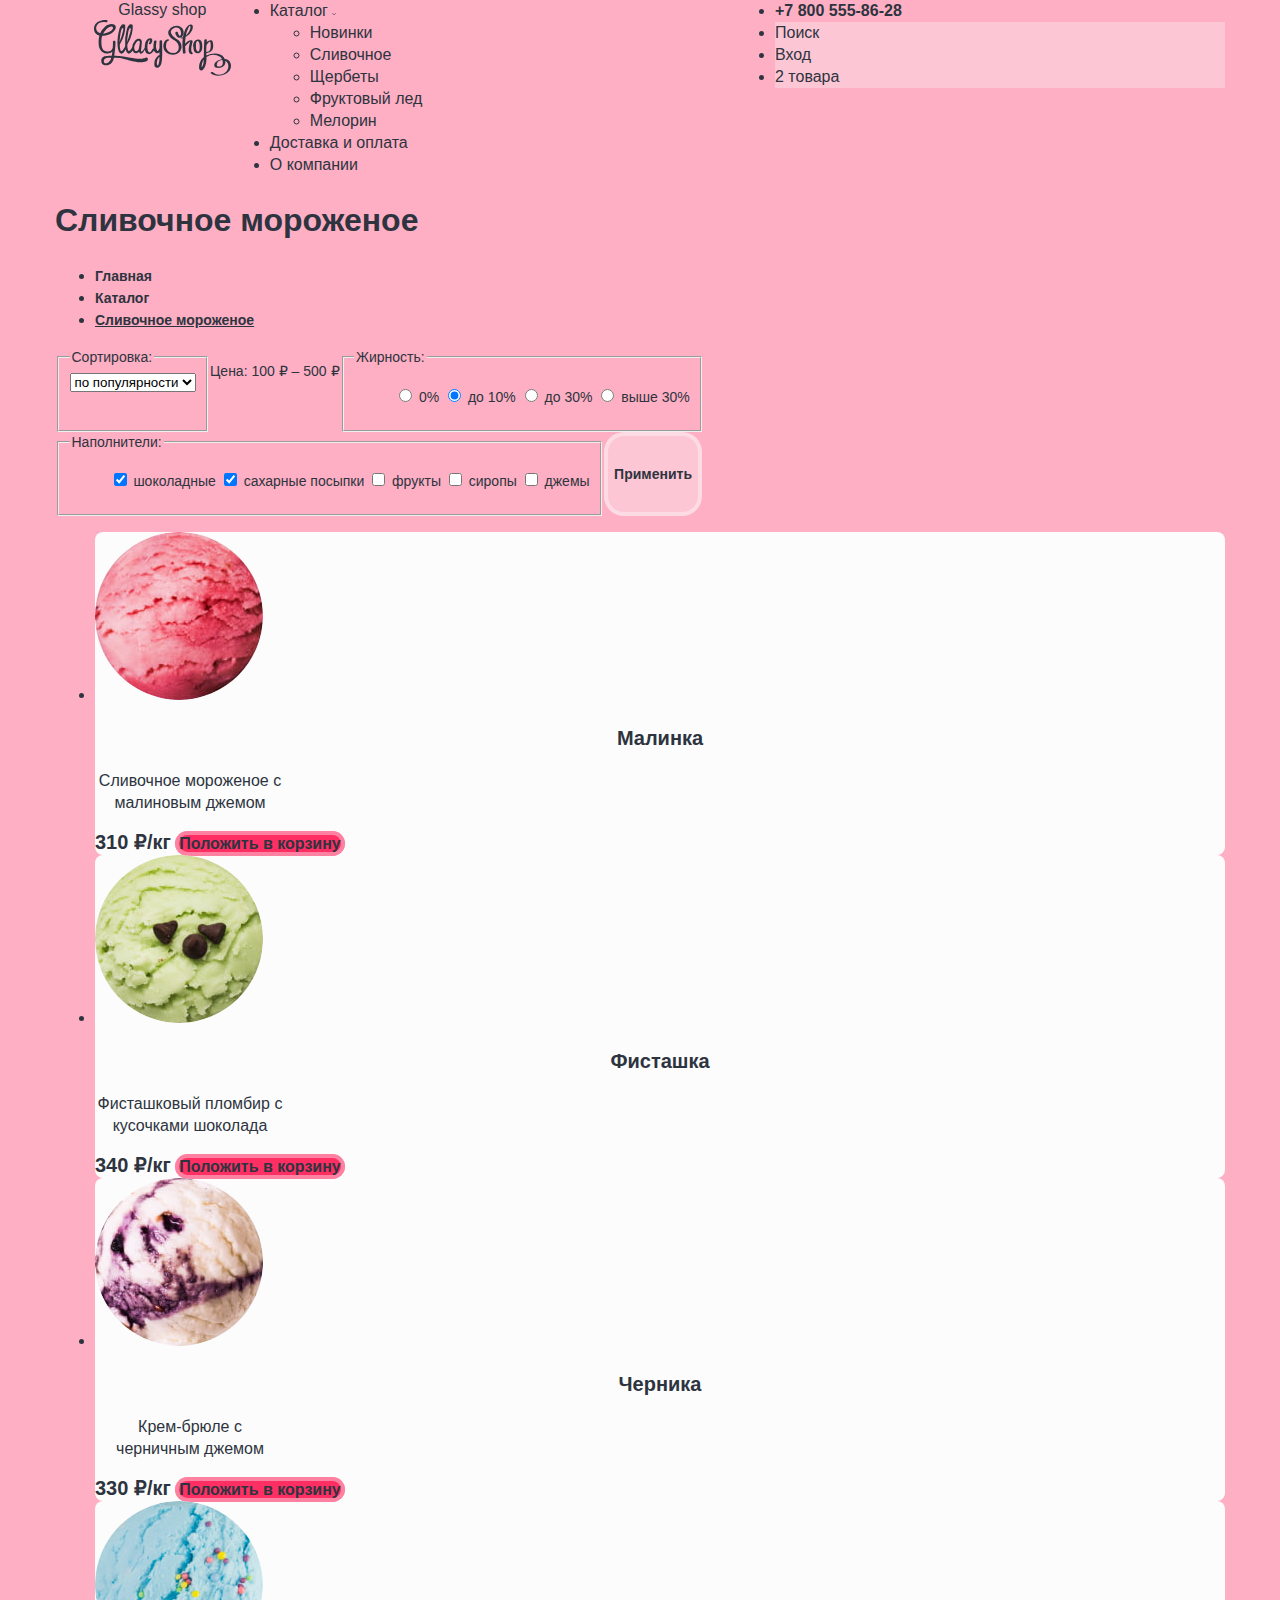
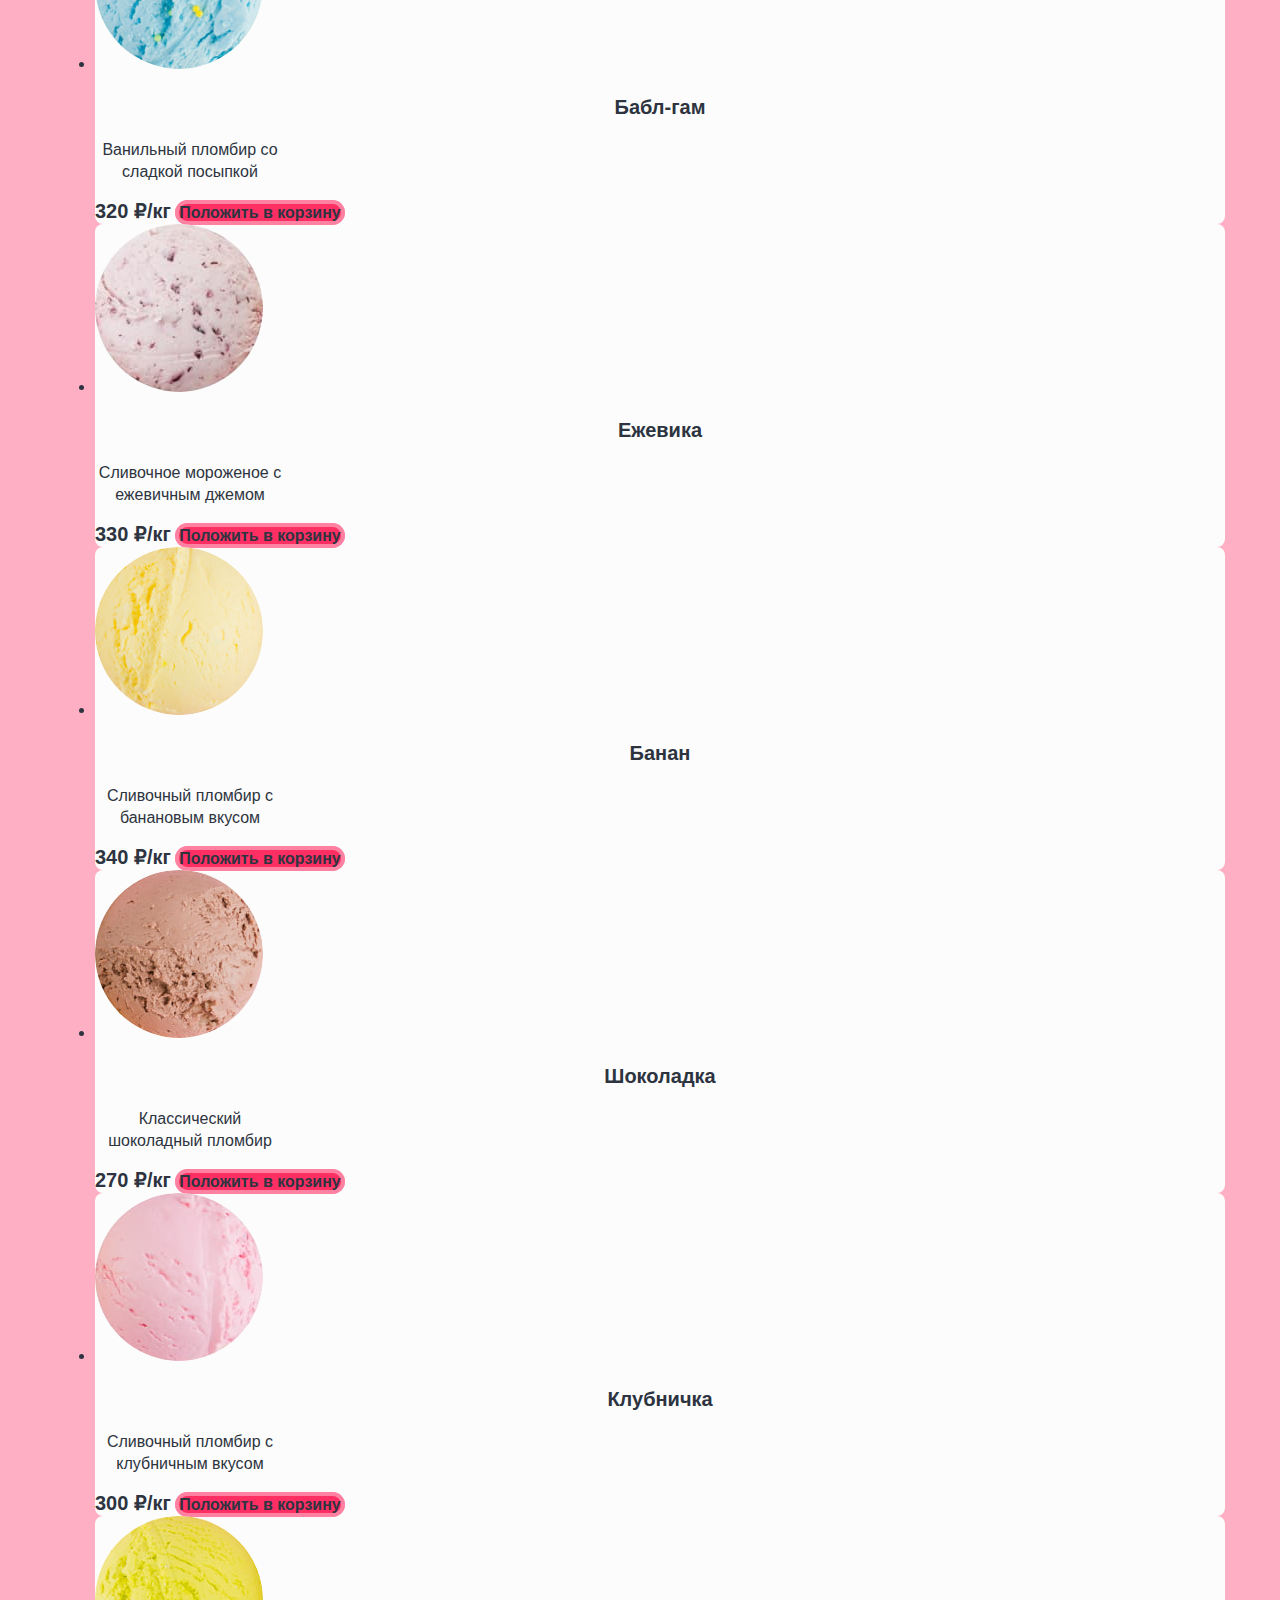
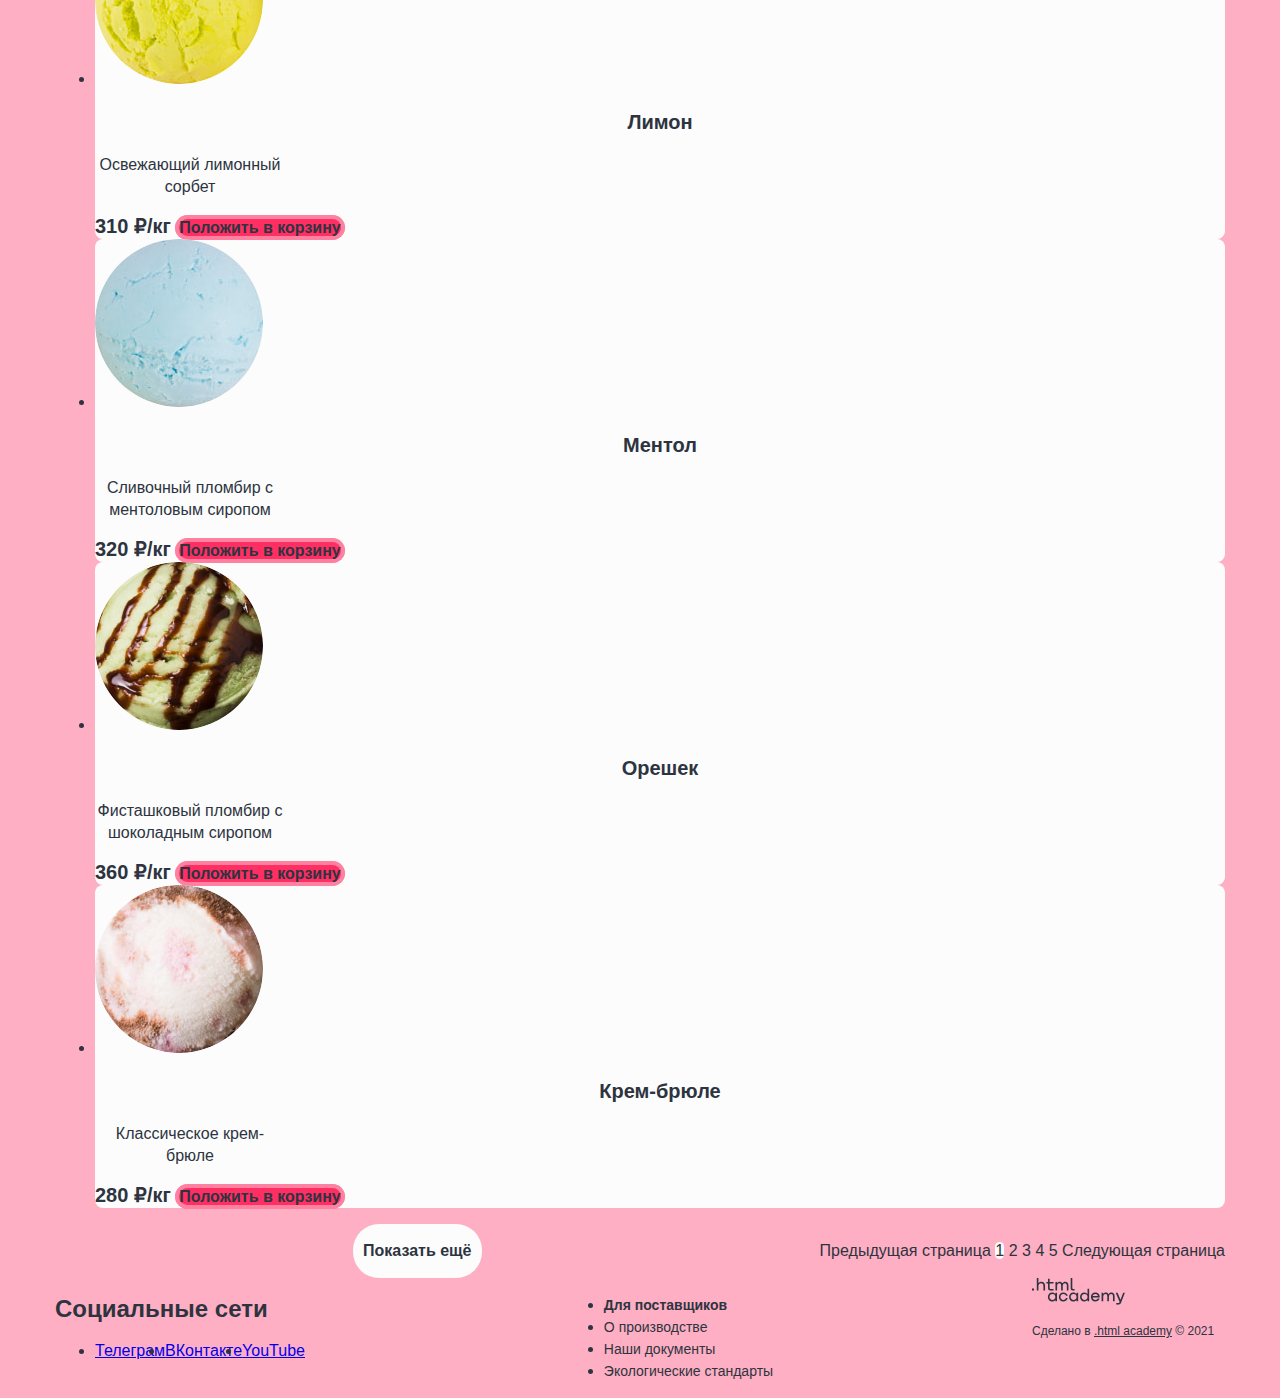
==== catalog.html @ f27aeb25 "Merge pull request #5 from Sigrdriva/master" ====
<!DOCTYPE html>
<html lang="en">

  <head>
    <meta charset="UTF-8">
    <title>Каталог</title>
    <link rel="stylesheet" href="styles/styles.css">
  </head>

  <body>
    <header class="page-header">
      <nav class="navigation">
        <a class="navigation-link logo" href="index.html">
          <span class="visually-hidden">Glassy shop</span>
          <img class="page-header-logo" src="images/logo.svg" width="137" height="56"
            alt="Логотип магазин мороженого «Glassy shop»">
        </a>
        <ul class="navigation-list">
          <li class="navigation-item">
            <a class="navigation-link" href="#">Каталог</a>
            <img class="catalog-arrow-down" src="images/arrow-down.svg" width="4" height="4" alt="Стрелка вниз">
            <ul class="navigation-catalog-select visually-hidden">
              <li class="catalog-select-item"><span class="novelties">Новинки</span></li>
              <li class="catalog-select-item">Сливочное</li>
              <li class="catalog-select-item">Щербеты</li>
              <li class="catalog-select-item">Фруктовый лед</li>
              <li class="catalog-select-item">Мелорин</li>
            </ul>
          </li>
          <li class="navigation-item">
            <a class="navigation-link" href="deliver.html">Доставка и оплата</a>
          </li>
          <li class="navigation-item">
            <a class="navigation-link" href="about.html">О компании</a>
          </li>
        </ul>

        <ul class="navigation-list navigation-user">
          <li class="navigation-item navigation-phone">
            <a class="navigation-link" href="tel:+78005558628">+7 800 555-86-28</a>
          </li>
          <li class="navigation-item">
            <a class="navigation-link" href=""><span class="visually-hidden">Поиск</span></a>
          </li>
          <li class="navigation-item">
            <a class="navigation-link" href="">Вход</a>
          </li>
          <li class="navigation-item">
            <a class="navigation-link" href="">2 товара</a>
          </li>
        </ul>
      </nav>
    </header>

    <main class="main-inner main-container">
      <div class="page-container">
        <h1 class="inner-header-title">Сливочное мороженое</h1>
        <header class="inner-header">
          <ul class="breadcrumbs">
            <li class="breadcrumbs-item">
              <a class="breadcrumbs-link" href="index.html">Главная</a>
            </li>
            <li class="breadcrumbs-item">
              <a class="breadcrumbs-link" href="#">Каталог</a>
            </li>
            <li class="breadcrumbs-item">
              <a class="breadcrumbs-link breadcrumbs-current">Сливочное мороженое</a>
            </li>
          </ul>
        </header>

        <section class="catalog-products">
          <!-- <h2 class="visually-hidden">Список товаров с фильтрами</h2> Временно скрытый заголовок-->
          <form class="catalog-filter" action="https://echo.htmlacademy.ru/" method="get">
            <fieldset class="catalog-filter-sorting">
              <legend class="catalog-filter-title">Сортировка:</legend>
              <select class="select-control" aria-label="Сортировка">
                <option value="popular">по популярности</option>
                <option value="price">по цене</option>
              </select>
            </fieldset>
            <h3 class="catalog-filter-title">Цена: 100 ₽ – 500 ₽</h3>
            <fieldset class="catalog-filter-group">
              <legend class="catalog-filter-title">Жирность:</legend>
              <ul class="catalog-filter-list">
                <li class="catalog-filter-item">
                  <label class="control">
                    <input class="control-input" type="radio" name="product-group" value="percent-0">
                    0%
                  </label>
                </li>
                <li class="catalog-filter-item">
                  <label class="control">
                    <input class="control-input" type="radio" name="product-group" value="to-10-persent" checked>
                    до 10%
                  </label>
                </li>
                <li class="catalog-filter-item">
                  <label class="control">
                    <input class="control-input" type="radio" name="product-group" value="to-30-persent">
                    до 30%
                  </label>
                </li>
                <li class="catalog-filter-item">
                  <label class="control">
                    <input class="control-input" type="radio" name="product-group" value="over-30-persent">
                    выше 30%
                  </label>
                </li>
              </ul>
            </fieldset>
            <fieldset class="catalog-filter-group">
              <legend class="catalog-filter-title">Наполнители:</legend>
              <ul class="catalog-filter-list">
                <li class="catalog-filter-item">
                  <label class="control">
                    <input class="control-input" type="checkbox" name="choco" checked>
                    шоколадные
                  </label>
                </li>
                <li class="catalog-filter-item">
                  <label class="control">
                    <input class="control-input" type="checkbox" name="sugar" checked>
                    сахарные посыпки
                  </label>
                </li>
                <li class="catalog-filter-item">
                  <label class="control">
                    <input class="control-input" type="checkbox" name="fruit">
                    фрукты
                  </label>
                </li>
                <li class="catalog-filter-item">
                  <label class="control">
                    <input class="control-input" type="checkbox" name="syrup">
                    сиропы
                  </label>
                </li>
                <li class="catalog-filter-item">
                  <label class="control">
                    <input class="control-input" type="checkbox" name="jam">
                    джемы
                  </label>
                </li>
              </ul>
            </fieldset>
            <button class="button button-catalog" type="submit">Применить</button>
          </form>
        </section>
        <ul class="product-list">
          <li class="product-card">
            <a class="product-card-link" href="product.html">
              <img class="product-card-image" src="images/catalog/ice-cream/raspberry.jpg" width="168" height="168"
                alt="Мороженое 'Малинка'">
              <h3 class="product-card-title">Малинка</h3>
            </a>
            <p class="product-card-description">Сливочное мороженое с малиновым джемом</p>
            <b class="product-card-price">310 ₽/<span>кг</span></b>
            <a class="product-card-button button" href="#"><span class="visually-hidden">Положить в корзину</span></a>
          </li>
          <li class="product-card">
            <a class="product-card-link" href="product.html">
              <img class="product-card-image" src="images/catalog/ice-cream/pistachio.jpg" width="168" height="168"
                alt="Мороженое 'Фисташка'">
              <h3 class="product-card-title">Фисташка</h3>
            </a>
            <p class="product-card-description">Фисташковый пломбир с кусочками шоколада</p>
            <b class="product-card-price">340 ₽/<span>кг</span></b>
            <a class="product-card-button button" href="#"><span class="visually-hidden">Положить в корзину</span></a>
          </li>
          <li class="product-card">
            <a class="product-card-link" href="product.html">
              <img class="product-card-image" src="images/catalog/ice-cream/blueberry.jpg" width="168" height="168"
                alt="Мороженое 'Черника'">
              <h3 class="product-card-title">Черника</h3>
            </a>
            <p class="product-card-description">Крем-брюле с черничным джемом</p>
            <b class="product-card-price">330 ₽/<span>кг</span></b>
            <a class="product-card-button button" href="#"><span class="visually-hidden">Положить в корзину</span></a>
          </li>
          <li class="product-card">
            <a class="product-card-link" href="product.html">
              <img class="product-card-image" src="images/catalog/ice-cream/bubble-gum.jpg" width="168" height="168"
                alt="Мороженое 'Бабл-гам'">
              <h3 class="product-card-title">Бабл-гам</h3>
            </a>
            <p class="product-card-description">Ванильный пломбир со сладкой посыпкой</p>
            <b class="product-card-price">320 ₽/<span>кг</span></b>
            <a class="product-card-button button" href="#"><span class="visually-hidden">Положить в корзину</span></a>
          </li>
          <li class="product-card">
            <a class="product-card-link" href="product.html">
              <img class="product-card-image" src="images/catalog/ice-cream/blackberry.jpg" width="168" height="168"
                alt="Мороженое 'Ежевика'">
              <h3 class="product-card-title">Ежевика</h3>
            </a>
            <p class="product-card-description">Сливочное мороженое с ежевичным джемом</p>
            <b class="product-card-price">330 ₽/<span>кг</span></b>
            <a class="product-card-button button" href="#"><span class="visually-hidden">Положить в корзину</span></a>
          </li>
          <li class="product-card">
            <a class="product-card-link" href="product.html">
              <img class="product-card-image" src="images/catalog/ice-cream/banana.jpg" width="168" height="168"
                alt="Мороженое 'Банан'">
              <h3 class="product-card-title">Банан</h3>
            </a>
            <p class="product-card-description">Сливочный пломбир с банановым вкусом</p>
            <b class="product-card-price">340 ₽/<span>кг</span></b>
            <a class="product-card-button button" href="#"><span class="visually-hidden">Положить в корзину</span></a>
          </li>
          <li class="product-card">
            <a class="product-card-link" href="product.html">
              <img class="product-card-image" src="images/catalog/ice-cream/chocolate.jpg" width="168" height="168"
                alt="Мороженое 'Шоколадка'">
              <h3 class="product-card-title">Шоколадка</h3>
            </a>
            <p class="product-card-description">Классический шоколадный пломбир</p>
            <b class="product-card-price">270 ₽/<span>кг</span></b>
            <a class="product-card-button button" href="#"><span class="visually-hidden">Положить в корзину</span></a>
          </li>
          <li class="product-card">
            <a class="product-card-link" href="product.html">
              <img class="product-card-image" src="images/catalog/ice-cream/strawberry.jpg" width="168" height="168"
                alt="Мороженое 'Клубничка'">
              <h3 class="product-card-title">Клубничка</h3>
            </a>
            <p class="product-card-description">Сливочный пломбир с клубничным вкусом</p>
            <b class="product-card-price">300 ₽/<span>кг</span></b>
            <a class="product-card-button button" href="#"><span class="visually-hidden">Положить в корзину</span></a>
          </li>
          <li class="product-card">
            <a class="product-card-link" href="product.html">
              <img class="product-card-image" src="images/catalog/ice-cream/lemon.jpg" width="168" height="168"
                alt="Мороженое 'Лимон'">
              <h3 class="product-card-title">Лимон</h3>
            </a>
            <p class="product-card-description">Освежающий лимонный сорбет</p>
            <b class="product-card-price">310 ₽/<span>кг</span></b>
            <a class="product-card-button button" href="#"><span class="visually-hidden">Положить в корзину</span></a>
          </li>
          <li class="product-card">
            <a class="product-card-link" href="product.html">
              <img class="product-card-image" src="images/catalog/ice-cream/menthol.jpg" width="168" height="168"
                alt="Мороженое 'Ментол'">
              <h3 class="product-card-title">Ментол</h3>
            </a>
            <p class="product-card-description">Сливочный пломбир с ментоловым сиропом</p>
            <b class="product-card-price">320 ₽/<span>кг</span></b>
            <a class="product-card-button button" href="#"><span class="visually-hidden">Положить в корзину</span></a>
          </li>
          <li class="product-card">
            <a class="product-card-link" href="product.html">
              <img class="product-card-image" src="images/catalog/ice-cream/nut.jpg" width="168" height="168"
                alt="Мороженое 'Орешек'">
              <h3 class="product-card-title">Орешек</h3>
            </a>
            <p class="product-card-description">Фисташковый пломбир с шоколадным сиропом</p>
            <b class="product-card-price">360 ₽/<span>кг</span></b>
            <a class="product-card-button button" href="#"><span class="visually-hidden">Положить в корзину</span></a>
          </li>
          <li class="product-card">
            <a class="product-card-link" href="product.html">
              <img class="product-card-image" src="images/catalog/ice-cream/creme-brulee.jpg" width="168" height="168"
                alt="Мороженое 'Крем-брюле'">
              <h3 class="product-card-title">Крем-брюле</h3>
            </a>
            <p class="product-card-description">Классическое крем-брюле</p>
            <b class="product-card-price">280 ₽/<span>кг</span></b>
            <a class="product-card-button button" href="#"><span class="visually-hidden">Положить в корзину</span></a>
          </li>
        </ul>
        <div class="main-footer">
          <button class="button pagination-show-more" type="button">Показать ещё</button>
          <ul class="pagination">
            <li class="pagination-item">
              <a class="pagination-link pagination-prev pagination-disabled" href="#">
                <span class="visually-hidden">Предыдущая страница</span>
              </a>
            </li>
            <li class="pagination-item">
              <a class="pagination-link pagination-current">1</a>
            </li>
            <li class="pagination-item">
              <a class="pagination-link" href="#">2</a>
            </li>
            <li class="pagination-item">
              <a class="pagination-link" href="#">3</a>
            </li>
            <li class="pagination-item">
              <a class="pagination-link" href="#">4</a>
            </li>
            <li class="pagination-item">
              <a class="pagination-link" href="#">5</a>
            </li>
            <li class="pagination-item">
              <a class="pagination-link pagination-next" href="#">
                <span class="visually-hidden">Следующая страница</span>
              </a>
            </li>
          </ul>
        </div>
      </div>
    </main>

    <footer>
      <div class="page-footer-container">
        <section class="footer-social">
          <h2 class="visually-hidden">Социальные сети</h2>
          <ul class="choice-social-list footer-social-list">
            <li class="choice-social-item">
              <a class="social-link" href="https://t.me/htmlacademy">
                <span class="visually-hidden">Телеграм</span>
              </a>
            </li>
            <li class="choice-social-item">
              <a class="social-link" href="https://vk.com/htmlacademy">
                <span class="visually-hidden">ВКонтакте</span>
              </a>
            </li>
            <li class="choice-social-item">
              <a class="social-link" href="https://www.youtube.com/user/htmlacademyru">
                <span class="visually-hidden">YouTube</span>
              </a>
            </li>
          </ul>
        </section>
        <section class="footer-navigation">
          <ul class="footer-navigation-list">
            <li class="footer-navigation-item favorite"><a href="#">Для поставщиков</a></li>
            <li class="footer-navigation-item"><a href="#">О производстве</a></li>
            <li class="footer-navigation-item"><a href="#">Наши документы</a></li>
            <li class="footer-navigation-item"><a href="#">Экологические стандарты</a></li>
          </ul>
        </section>
        <section class="footer-about">
          <a class="htmlacademy-link" href="https://htmlacademy.ru/"><img class="logo-html"
              src="images/logo_htmlacademy.svg" width="93" height="27" alt="Логотип HTML Academy"></a>
          <p class="about-text">Сделано в <a class="htmlacademy-link" href="https://htmlacademy.ru/">.html academy</a>
            &#169; 2021</p>
        </section>
      </div>
    </footer>
  </body>

</html>
---- styles/styles.css ----
@font-face {
    font-family: "Inter";
    font-style: normal;
    font-weight: 400;
    src: url(../fonts/inter-400.woff2) format("woff2");
    font-display: swap;
}

@font-face {
    font-family: "Inter";
    font-style: normal;
    font-weight: 700;
    src: url(../fonts/inter-700.woff2) format("woff2");
    font-display: swap;
}

@font-face {
    font-family: "Inter";
    font-style: normal;
    font-weight: 900;
    src: url(../fonts/inter-900.woff2) format("woff2");
    font-display: swap;
}

html {
    height: 100%;
}

body {
    margin: 0;
    display: flex;
    flex-direction: column;
    min-height: 100%;
    font-family: "Inter", sans-serif;
    font-size: 16px;
    line-height: 22px;
    color: #2D3440;
    background-color: #FEAFC3;
}

.button {
    font-family: inherit;
    font-size: 16px;
    font-weight: 700;
    line-height: 20px;
    text-align: center;
    text-decoration: none;
    color: #2D3440;
    background-color: #FCFCFC;
    border: 4px solid rgba(252, 252, 252, 0.4);
    border-radius: 26px;
}

.button[type="submit"],
.button-feedback {
    background-color: #FF2F64;
    color: #FCFCFC;
}

/* header */
.navigation {
    display: flex;
    width: 1170px;
    margin: 0 auto;
}

.navigation-list {
    width: 540px;
    margin: 0;
    padding: 0;
}

.navigation-user {
    max-width: 450px;
    margin-left: auto;
}

.navigation-link {
    line-height: 20px;
    text-align: center;
    text-decoration: none;
    color: #2D3440;
}

.navigation-phone {
    font-weight: 700;
}

.navigation-user li:not(.navigation-phone) {
    background-color: rgba(252, 252, 252, 0.3);
}

/* index */
.main-container {
    flex-grow: 1;
}

.page-container {
    width: 1170px;
    margin: 0 auto;
}

.ice-cream-choice {
    display: flex;
    flex-wrap: wrap;
    min-height: 554px;
}

.slider-prev, .slider-next {
    width: 38px;
}

.choice-container {
    margin-left: auto;
}

.choice-slider {
    display: flex;
    min-width: 611px;
    justify-content: space-between;
}

.choice-slider-next, .choice-slider-current {
    display: block;
    margin: 0 auto;
}

.choice, .choice-slider-pagination, .choice-social-list {
    display: flex;
}

.choice {
    flex-grow: 1;
    justify-content: space-between;
}

.choice-title {
    font-weight: 900;
    font-size: 36px;
    line-height: 46px;
    width: 470px;
    min-height: 92px;
}

.choice-description {
    font-size: 18px;
    line-height: 24px;
    width: 429px;
    min-height: 72px;
}

.bg-slider-current,
.bg-slider {
    background-color: #FFCBD8;
    border-radius: 50%;

}

.bg-slider-current {
    width: 312px;
    height: 312px;
}

.bg-slider {
    width: 100px;
    height: 100px;
}

/* presents */
.presents h2,
.popular-tastes h2 {
    font-weight: 900;
    font-size: 32px;
    line-height: 46px;
    text-align: center;
    min-height: 92px;
    margin: 0 auto;
}

.presents h2 {
    width: 434px;
}

.presents-container {
    display: flex;
    flex-wrap: wrap;
    justify-content: space-between;
}

.popular-tastes h2 {
    width: 527px;
}

.present {
    width: 570px;
    height: 268px;
    background-color: #FF7799;
    border-radius: 16px;
    background-size: 219px 268px;
    background-repeat: no-repeat;
    background-position: right;
}

.raspberry {
    background-image: url(../images/backgroungs/strawberry-bg.png);
}

.marshmallow {
    background-image: url(../images/backgroungs/marshmallow-bg.png);
}

.present-title {
    font-weight: 700;
    font-size: 24px;
    line-height: 30px;
}

.present-description {
    width: 328px;
    min-height: 66px;
}

/* product-cards */
.product-card {
    background: #FCFCFC;
    border-radius: 8px;
}

.product-card-link {
    text-decoration: none;
    color: inherit;
}

.product-card-title {
    font-weight: 700;
    font-size: 20px;
    line-height: 24px;
}

.product-card-description,
.product-card-title {
    text-align: center;
}

.product-card-description {
    width: 190px;
    min-height: 44px;
}

.product-card-price {
    font-weight: 700;
    font-size: 20px;
    line-height: 24px;
}

.product-card-image {
    border-radius: 84px;
}

.product-card-button {
    background: #FF2F64;
    border-radius: 26px;
}

/* about */
.about {
    background-image: url(../images/about/wafer.png);
    border-radius: 16px;
    background-size: cover;
    width: 1170px;
    height: 480px;
    background-repeat: no-repeat;
}

.about-container {
    background-color: #FFFFFF;
    border-radius: 16px;
    width: 1122px;
    height: 432px;
    margin: 0 auto;
}

.about-title {
    font-weight: 900;
    font-size: 32px;
    line-height: 46px;
    text-align: center;
}

/* news */
.news-subscribe-container {
    display: flex;
    justify-content: space-between;
}

.news {
    background-image: url(../images/backgroungs/about-serving.jpg);
    background-position: -10px center;
    background-color: #FCFCFC;
    background-size: 115%;
    background-repeat: no-repeat;
    width: 570px;
    height: 224px;
    border-radius: 12px;
}

.main-news-link {
    text-decoration: none;
    color: #2D3440;
}

.main-news-link h2 {
    font-weight: 400;
    font-size: 16px;
    line-height: 20px;
}

.main-news-link p {
    font-weight: 700;
    font-size: 24px;
    line-height: 30px;
    width: 303px;
}

/* subscribe */
.subscribe {
    background-image: url(../images/backgroungs/mail.png);
    background-size: cover;
    width: 570px;
    height: 224px;
    background-repeat: no-repeat;
    border-radius: 16px;
}

.subscribe-container {
    background-color: #FFFFFF;
    width: 558px;
    height: 212px;
    border-radius: 16px;
    margin: 0 auto;
}

/* appointment */
.appointment-container {
    transform: scale(-1, 1);
    display: flex;
    justify-content: space-between;
    box-sizing: border-box;
    padding-right: 64px;
    padding-left: 100px;

}

.appointment {
    background-image: url(../images/backgroungs/delivery.jpg);
    background-position: -55px center;
    background-color: #FFFFFF;
    background-size: 105%;
    background-repeat: no-repeat;
    border-radius: 16px;
    width: 1170px;
    height: 534px;
    transform: scale(-1, 1);
}

.appointment-title {
    font-weight: 900;
    font-size: 32px;
    line-height: 46px;
    width: 356px;
    height: 92px;
}

.appointment-description {
    width: 371px;
    min-height: 88px;
}

.appointment-container-form {
    background-color: #FCFCFC;
    width: 500px;
    min-height: 406px;
    border-radius: 16px;
}

.form-label {
    font-weight: 700;
    line-height: 20px;
}

/* contacts */
.contacts {
    background-image: url(../images/backgroungs/contacts.jpg);
    background-color: #FFFFFF;
    background-size: cover;
    background-repeat: no-repeat;
    border-radius: 16px;
    width: 1170px;
    height: 492px;
    background-position: center -80px;
    box-sizing: border-box;
    padding: 64px;
}

.contacts-container {
    background-color: #FCFCFC;
    width: 343px;
    min-height: 364px;
    border-radius: 8px;
}

.contacts-subtitle {
    font-weight: 400;
    font-size: 16px;
    line-height: 22px;
}

.contacts-address-text,
.contacts-phone {
    font-style: normal;
    font-weight: 700;
    font-size: 20px;
    line-height: 24px;
    color: inherit;
    text-decoration: none;
}

.contacts-subtitle {
    font: inherit;
}

.contacts-time {
    font-weight: 400;
    font-size: 14px;
    line-height: 20px;
}

/* footer */
.page-footer-container {
    display: flex;
    width: 1170px;
    margin: 0 auto;
}

.footer-social {
    margin-right: auto;
}

.footer-about {
    width: 193px;
    margin-left: auto;
}

.footer-navigation-item a {
    color: inherit;
    font-weight: 400;
    font-size: 14px;
    line-height: 20px;
    text-decoration: none;
}

.favorite a {
    font-weight: 700;
}

.about-text {
    font-size: 12px;
    line-height: 16px;
}

.htmlacademy-link {
    color: inherit;
}

/* catalog */
.inner-header-title {
    font-weight: 900;
    font-size: 32px;
    line-height: 46px;
}

.breadcrumbs-link {
    color: #2D3440;
    font-weight: 700;
    font-size: 14px;
    line-height: 20px;
    text-decoration: none;
}

.breadcrumbs-current {
    text-decoration: underline;
}

.catalog-products {
    font-size: 14px;
    line-height: 20px;
    display: flex;
}
.catalog-filter {
    display: flex;
    flex-direction: row;
    min-width: 827px;
    flex-wrap: wrap;
}
.catalog-filter-item {
    display: inline;
}

.catalog-filter-title {
    font-size: 14px;
    line-height: 20px;
    font-weight: 400;
}

.button-catalog[type="submit"] {
    background: rgba(252, 252, 252, 0.3);
    border-radius: 20px;
    color: #2D3440;
    font-weight: 700;
    font-size: 14px;
    line-height: 20px;
}
.main-footer {
    display: flex;
}

.pagination-show-more {
    margin: 0 auto;
}

.pagination {
    list-style-type: none;
}

.pagination-item {
    display: inline;
}

.pagination-link {
    line-height: 20px;
    color: #2D3440;
    text-decoration: none;
}

.pagination-current {
    background: #FCFCFC;
    border-radius: 50px;
}
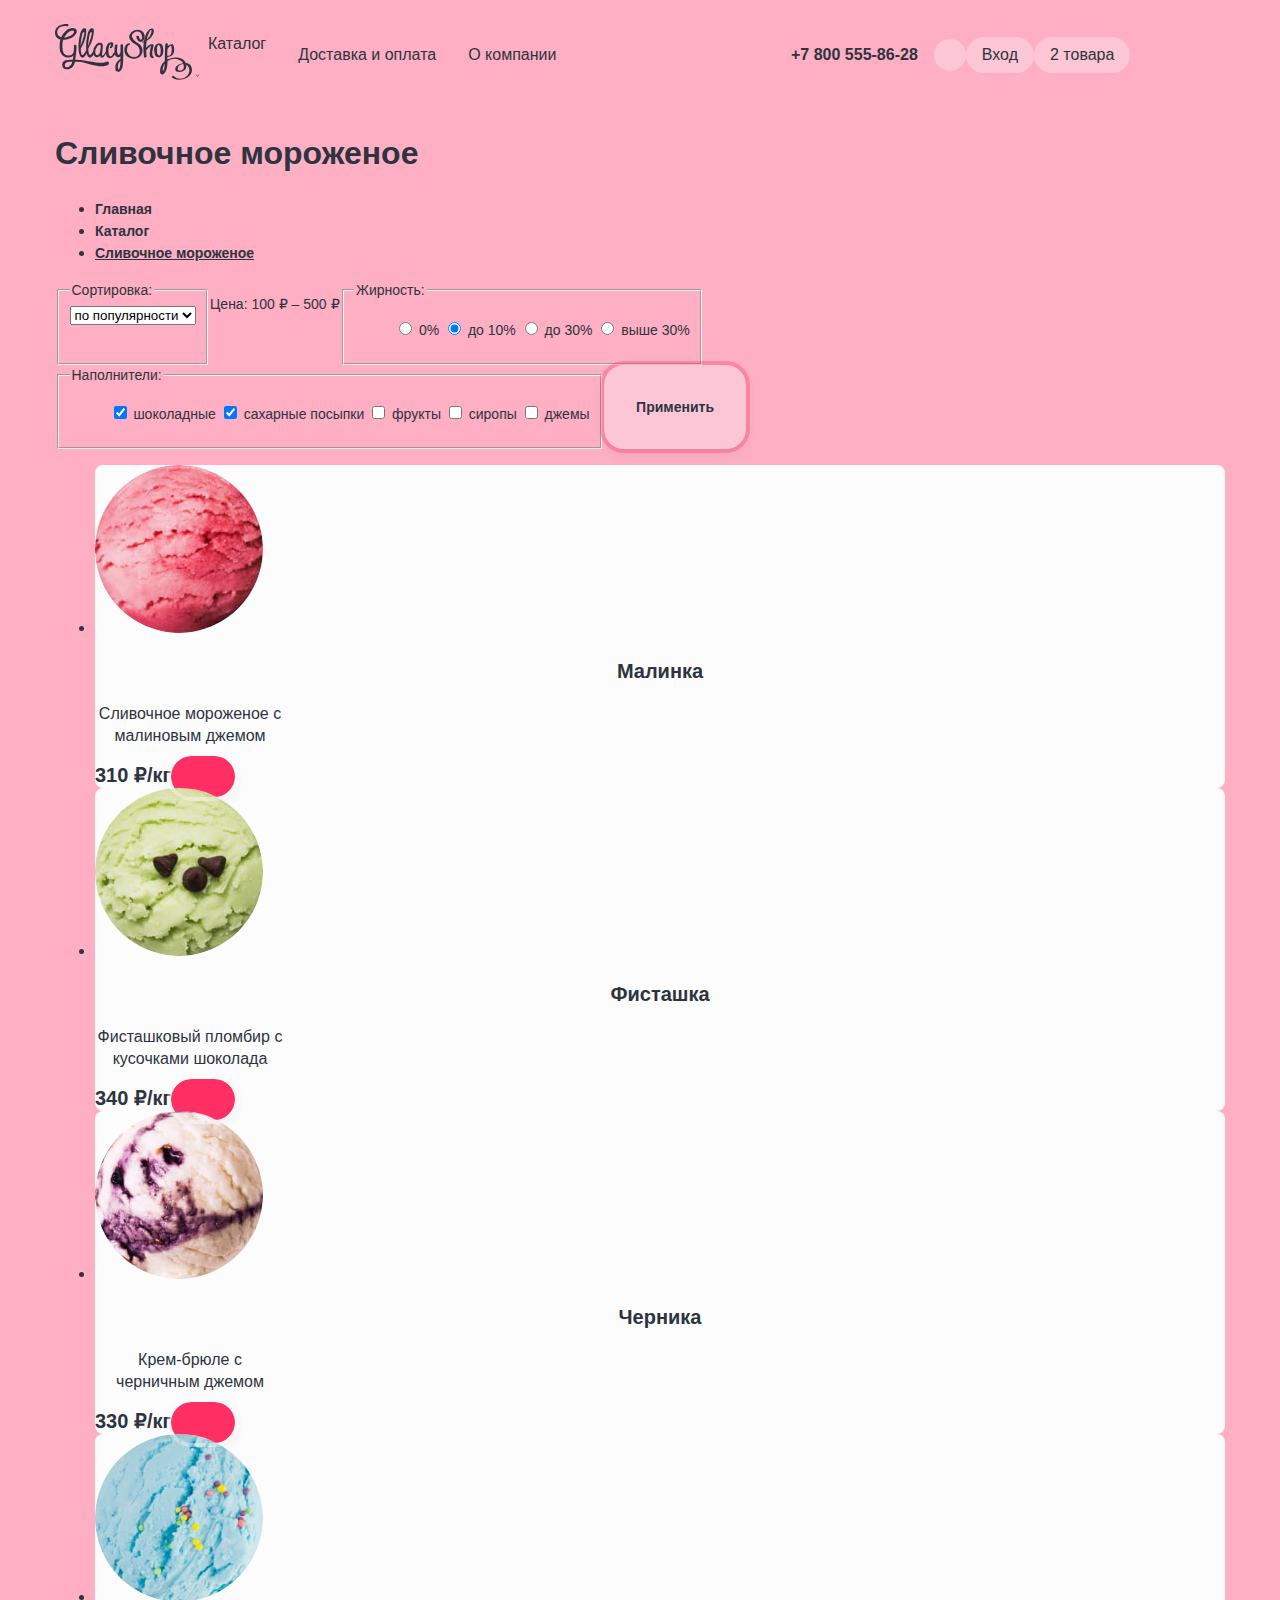
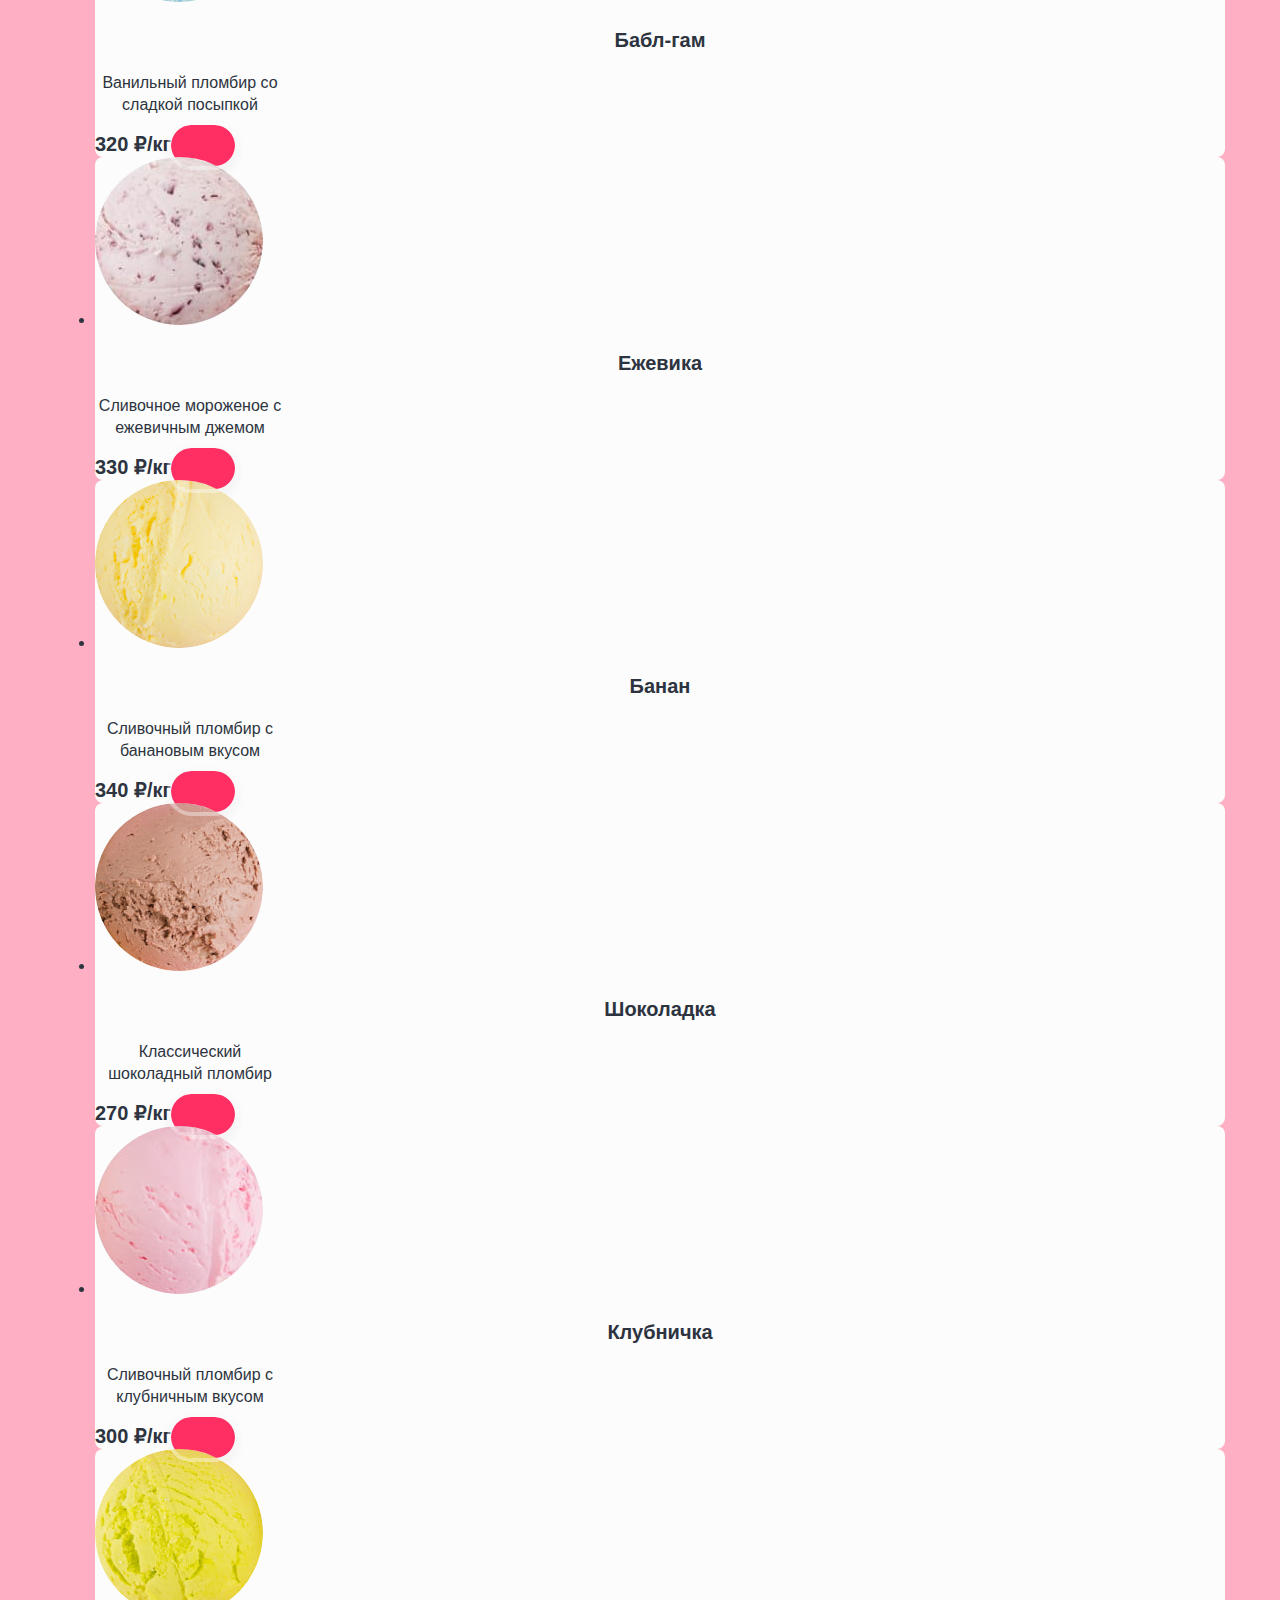
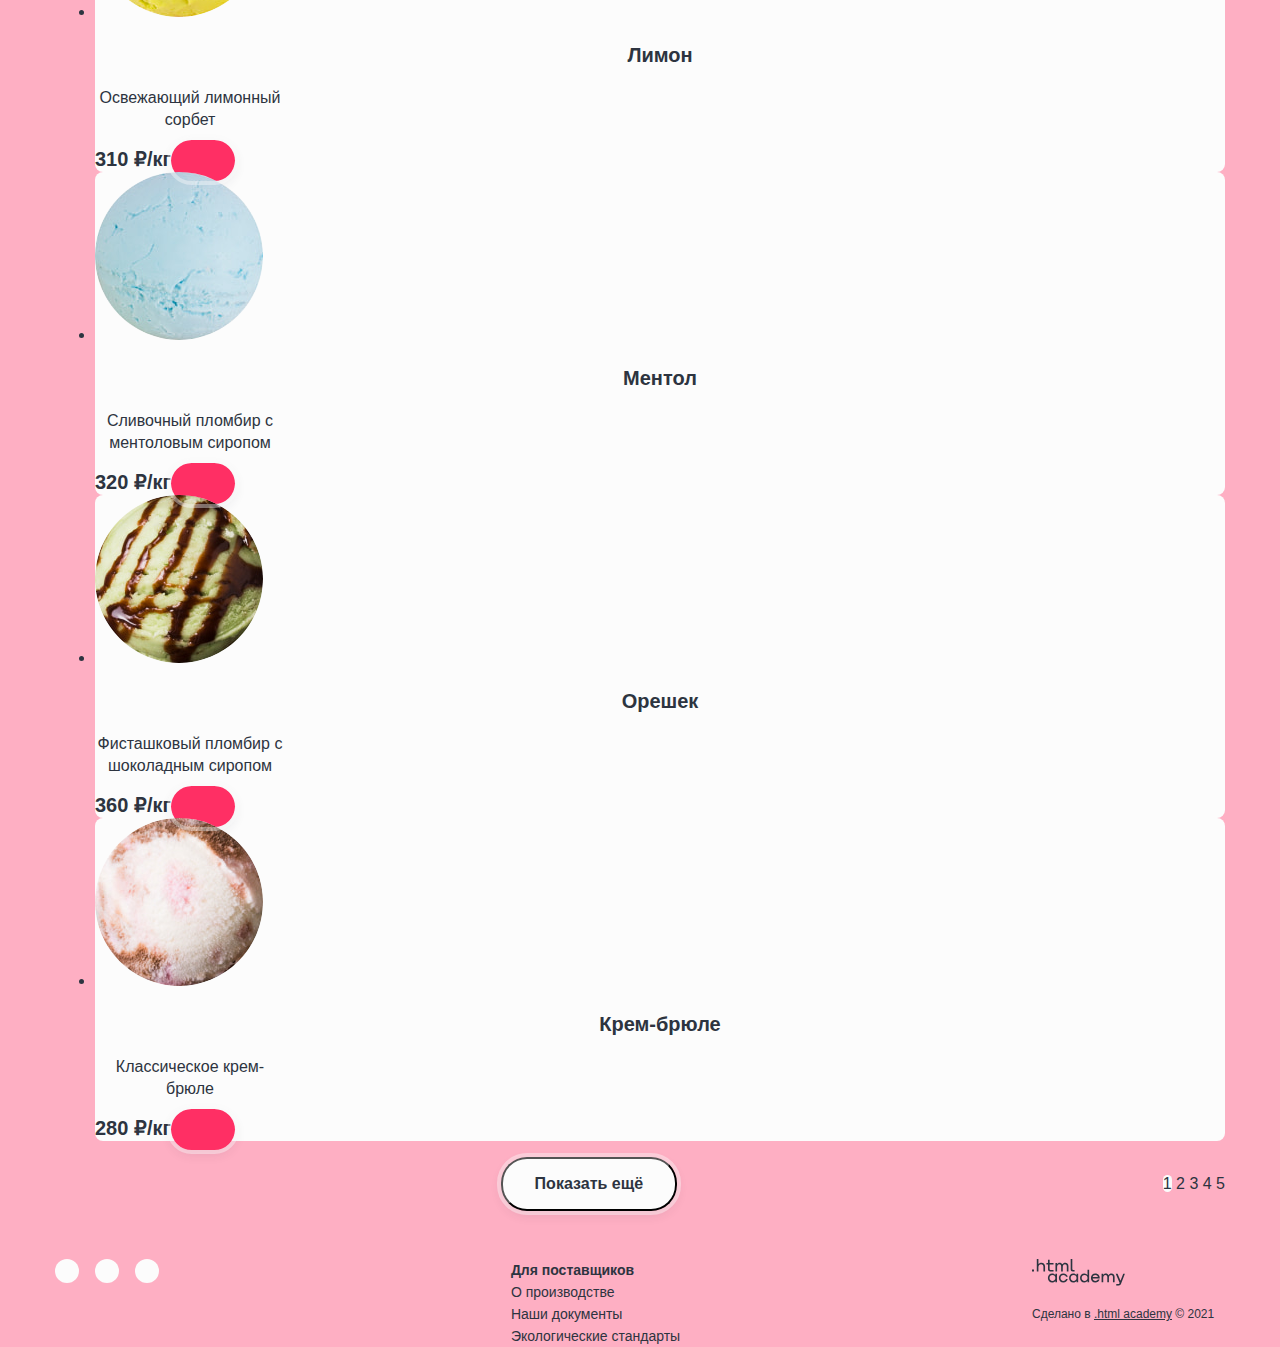
==== commit 5c320e34: "Добавляет сетку компонентов главной страницы" ====
--- a/catalog.html
+++ b/catalog.html
@@ -18,7 +18,7 @@
         <ul class="navigation-list">
           <li class="navigation-item">
             <a class="navigation-link" href="#">Каталог</a>
-            <img class="catalog-arrow-down" src="images/arrow-down.svg" width="4" height="4" alt="Стрелка вниз">
+            <img class="catalog-arrow-down" src="images/navigation/arrow-down.svg" width="11" height="6" alt="Стрелка вниз">
             <ul class="navigation-catalog-select visually-hidden">
               <li class="catalog-select-item"><span class="novelties">Новинки</span></li>
               <li class="catalog-select-item">Сливочное</li>
@@ -70,7 +70,7 @@
         </header>
 
         <section class="catalog-products">
-          <!-- <h2 class="visually-hidden">Список товаров с фильтрами</h2> Временно скрытый заголовок-->
+          <h2 class="visually-hidden">Список товаров с фильтрами</h2>
           <form class="catalog-filter" action="https://echo.htmlacademy.ru/" method="get">
             <fieldset class="catalog-filter-sorting">
               <legend class="catalog-filter-title">Сортировка:</legend>
--- a/styles/styles.css
+++ b/styles/styles.css
@@ -38,16 +38,29 @@
     background-color: #FEAFC3;
 }
 
+.visually-hidden {
+    position: absolute;
+    width: 1px;
+    height: 1px;
+    margin: -1px;
+    padding: 0;
+    border: 0;
+    clip: rect(0 0 0 0);
+    overflow: hidden;
+ }
+
 .button {
     font-family: inherit;
     font-size: 16px;
     font-weight: 700;
     line-height: 20px;
     text-align: center;
+    padding: 12px 32px;
     text-decoration: none;
     color: #2D3440;
     background-color: #FCFCFC;
-    border: 4px solid rgba(252, 252, 252, 0.4);
+    outline: 4px solid rgba(252, 252, 252, 0.4);
+    box-shadow: 0 4px 12px rgba(45, 52, 64, 0.1);
     border-radius: 26px;
 }
 
@@ -55,6 +68,8 @@
 .button-feedback {
     background-color: #FF2F64;
     color: #FCFCFC;
+    outline: 4px solid rgba(255, 47, 100, 0.3);
+    border: none;
 }
 
 /* header */
@@ -62,12 +77,17 @@
     display: flex;
     width: 1170px;
     margin: 0 auto;
+    padding: 24px 0;
 }
 
 .navigation-list {
+    display: flex;
+    flex-wrap: wrap;
+    align-items: center;
     width: 540px;
     margin: 0;
     padding: 0;
+    list-style-type: none;
 }
 
 .navigation-user {
@@ -76,18 +96,37 @@
 }
 
 .navigation-link {
+    display: block;
+    padding: 8px 16px;
     line-height: 20px;
     text-align: center;
     text-decoration: none;
     color: #2D3440;
 }
 
+.logo {
+    padding: 0;
+}
+
+.navigation-catalog:after {
+    content: " ";
+    background-image: url(../images/navigation/arrow-down.svg);
+    background-repeat: no-repeat;
+    position: absolute;
+    background-position: center;
+    width: 16px;
+    height: 16px;
+}
+
 .navigation-phone {
     font-weight: 700;
 }
 
 .navigation-user li:not(.navigation-phone) {
     background-color: rgba(252, 252, 252, 0.3);
+    border-radius: 27px;
+    min-width: 32px;
+    min-height: 32px;
 }
 
 /* index */
@@ -104,10 +143,13 @@
     display: flex;
     flex-wrap: wrap;
     min-height: 554px;
+    margin-bottom: 80px;
 }
 
 .slider-prev, .slider-next {
     width: 38px;
+    height: 38px;
+    margin-top: 258px;
 }
 
 .choice-container {
@@ -117,21 +159,48 @@
 .choice-slider {
     display: flex;
     min-width: 611px;
+    min-height: 554px;
     justify-content: space-between;
+    align-items: center;
 }
 
 .choice-slider-next, .choice-slider-current {
     display: block;
-    margin: 0 auto;
-}
-
-.choice, .choice-slider-pagination, .choice-social-list {
-    display: flex;
+    margin: auto;
+}
+
+.choice-slider-current {
+    margin-top: -100px;
+}
+
+.choice-slider-next {
+    margin-top: -25px;
 }
 
 .choice {
+    display: flex;
+    flex-wrap: wrap;
     flex-grow: 1;
     justify-content: space-between;
+}
+
+.choice-slider-pagination, .choice-social-list {
+    display: flex;
+    list-style-type: none;
+    margin: 0;
+    padding: 0;
+}
+
+.choice-social-item {
+    width: 24px;
+    height: 24px;
+    margin-right: 16px;
+    background: #FCFCFC;
+    border-radius: 50%;
+}
+
+.choice-social-item:last-child {
+    margin-right: 0;
 }
 
 .choice-title {
@@ -140,6 +209,8 @@
     line-height: 46px;
     width: 470px;
     min-height: 92px;
+    margin-top: 136px;
+    margin-bottom: 24px;
 }
 
 .choice-description {
@@ -147,6 +218,8 @@
     line-height: 24px;
     width: 429px;
     min-height: 72px;
+    margin-top: 0;
+    margin-bottom: 60px;
 }
 
 .bg-slider-current,
@@ -157,6 +230,7 @@
 }
 
 .bg-slider-current {
+    margin: 21px;
     width: 312px;
     height: 312px;
 }
@@ -167,6 +241,10 @@
 }
 
 /* presents */
+.presents {
+    margin-bottom: 80px;
+}
+
 .presents h2,
 .popular-tastes h2 {
     font-weight: 900;
@@ -175,6 +253,7 @@
     text-align: center;
     min-height: 92px;
     margin: 0 auto;
+    margin-bottom: 55px;
 }
 
 .presents h2 {
@@ -199,6 +278,8 @@
     background-size: 219px 268px;
     background-repeat: no-repeat;
     background-position: right;
+    padding: 36px;
+    box-sizing: border-box;
 }
 
 .raspberry {
@@ -213,14 +294,32 @@
     font-weight: 700;
     font-size: 24px;
     line-height: 30px;
+    margin-top: 0;
+    margin-bottom: 28px;
+}
+
+.button-present {
+    box-sizing: border-box;
 }
 
 .present-description {
     width: 328px;
     min-height: 66px;
+    margin-top: 0;
+    margin-bottom: 40px;
 }
 
 /* product-cards */
+.popular-tastes {
+    margin-bottom: 80px;
+}
+
+.tastes-list {
+    list-style-type: none;
+    margin: 0;
+    padding: 0;
+}
+
 .product-card {
     background: #FCFCFC;
     border-radius: 8px;
@@ -270,6 +369,10 @@
     width: 1170px;
     height: 480px;
     background-repeat: no-repeat;
+    margin: 0 auto;
+    padding-top: 24px;
+    box-sizing: border-box;
+    margin-bottom: 80px;
 }
 
 .about-container {
@@ -278,6 +381,8 @@
     width: 1122px;
     height: 432px;
     margin: 0 auto;
+    padding: 56px 40px;
+    box-sizing: border-box;
 }
 
 .about-title {
@@ -285,6 +390,13 @@
     font-size: 32px;
     line-height: 46px;
     text-align: center;
+    margin: 0 auto;
+}
+
+.about-advantages-list {
+    list-style-type: none;
+    margin: 0;
+    padding: 0;
 }
 
 /* news */
@@ -302,6 +414,8 @@
     width: 570px;
     height: 224px;
     border-radius: 12px;
+    padding: 32px;
+    box-sizing: border-box;
 }
 
 .main-news-link {
@@ -313,13 +427,17 @@
     font-weight: 400;
     font-size: 16px;
     line-height: 20px;
+    margin: 0;
+    margin-bottom: 12px;
 }
 
 .main-news-link p {
     font-weight: 700;
     font-size: 24px;
     line-height: 30px;
-    width: 303px;
+    max-width: 303px;
+    margin: 0;
+
 }
 
 /* subscribe */
@@ -330,6 +448,9 @@
     height: 224px;
     background-repeat: no-repeat;
     border-radius: 16px;
+    padding-top: 6px;
+    box-sizing: border-box;
+    margin-bottom: 80px;
 }
 
 .subscribe-container {
@@ -338,19 +459,16 @@
     height: 212px;
     border-radius: 16px;
     margin: 0 auto;
+    padding: 26px;
+    box-sizing: border-box;
+}
+
+.subscribe-container p {
+    margin: 0;
+    margin-bottom: 42px;
 }
 
 /* appointment */
-.appointment-container {
-    transform: scale(-1, 1);
-    display: flex;
-    justify-content: space-between;
-    box-sizing: border-box;
-    padding-right: 64px;
-    padding-left: 100px;
-
-}
-
 .appointment {
     background-image: url(../images/backgroungs/delivery.jpg);
     background-position: -55px center;
@@ -361,6 +479,18 @@
     width: 1170px;
     height: 534px;
     transform: scale(-1, 1);
+    margin-bottom: 80px;
+
+}
+
+.appointment-container {
+    transform: scale(-1, 1);
+    display: flex;
+    justify-content: space-between;
+    box-sizing: border-box;
+    padding: 64px;
+    padding-left: 100px;
+
 }
 
 .appointment-title {
@@ -368,12 +498,15 @@
     font-size: 32px;
     line-height: 46px;
     width: 356px;
-    height: 92px;
+    min-height: 92px;
+    margin-top: 103px;
+    margin-bottom: 24px;
 }
 
 .appointment-description {
     width: 371px;
     min-height: 88px;
+    margin: 0;
 }
 
 .appointment-container-form {
@@ -381,11 +514,22 @@
     width: 500px;
     min-height: 406px;
     border-radius: 16px;
+    padding: 40px;
+    box-sizing: border-box;
+}
+
+.appointment-container-form p {
+    margin: 0 40px 32px 0;
 }
 
 .form-label {
     font-weight: 700;
     line-height: 20px;
+}
+
+.appointment-button {
+    display: block;
+    margin: 0 auto;
 }
 
 /* contacts */
@@ -407,12 +551,24 @@
     width: 343px;
     min-height: 364px;
     border-radius: 8px;
+    padding: 40px;
+    box-sizing: border-box;
 }
 
 .contacts-subtitle {
     font-weight: 400;
     font-size: 16px;
     line-height: 22px;
+    margin: 0 84px 12px 0;
+}
+
+.contacts-subtitle-phone {
+    margin-right: 0;
+}
+
+.contacts-address-text {
+    margin: 0;
+    margin-bottom: 24px;
 }
 
 .contacts-address-text,
@@ -425,14 +581,12 @@
     text-decoration: none;
 }
 
-.contacts-subtitle {
-    font: inherit;
-}
-
 .contacts-time {
     font-weight: 400;
     font-size: 14px;
     line-height: 20px;
+    margin: 0;
+    margin-bottom: 44px;
 }
 
 /* footer */
@@ -440,6 +594,7 @@
     display: flex;
     width: 1170px;
     margin: 0 auto;
+    padding-top: 48px;
 }
 
 .footer-social {
@@ -449,6 +604,12 @@
 .footer-about {
     width: 193px;
     margin-left: auto;
+}
+
+.footer-navigation-list {
+    list-style-type: none;
+    margin: 0;
+    padding: 0;
 }
 
 .footer-navigation-item a {
@@ -466,10 +627,15 @@
 .about-text {
     font-size: 12px;
     line-height: 16px;
+    margin: 0;
 }
 
 .htmlacademy-link {
     color: inherit;
+}
+
+.logo-html {
+    margin-bottom: 14px;
 }
 
 /* catalog */
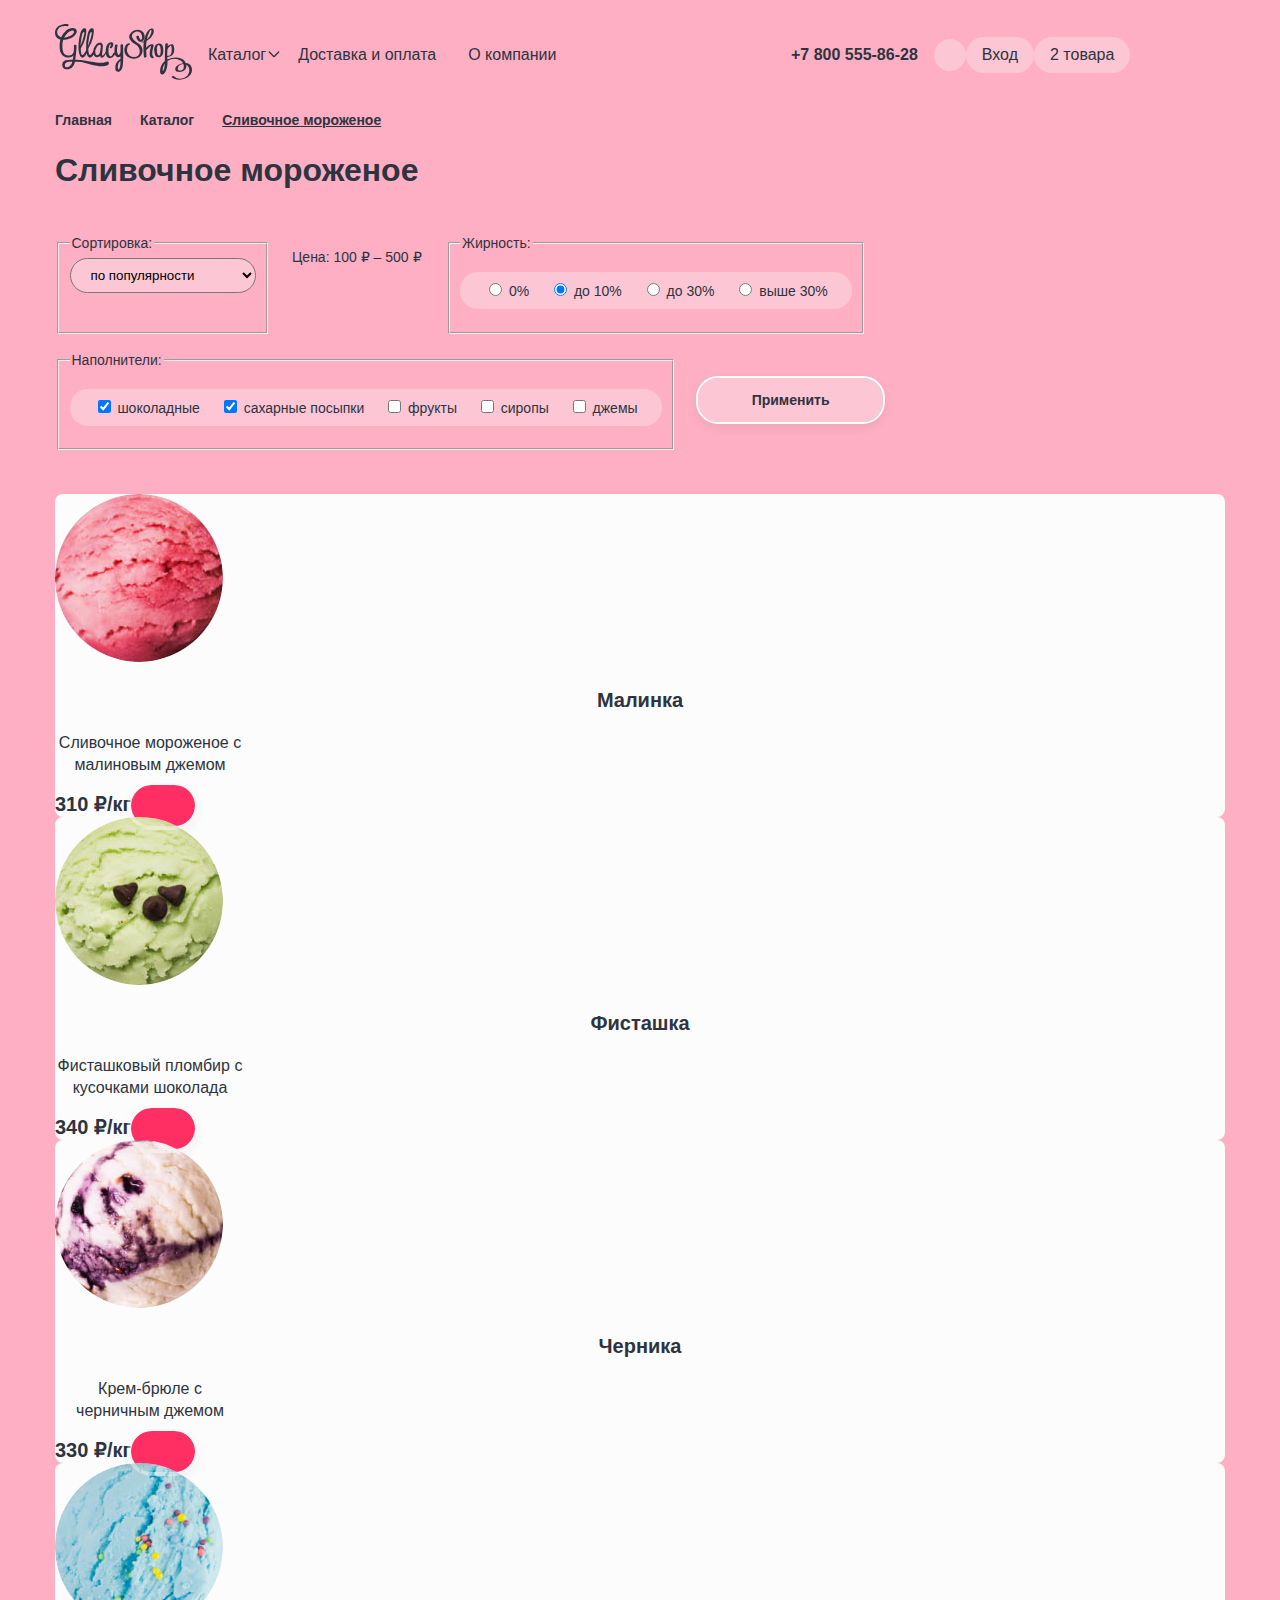
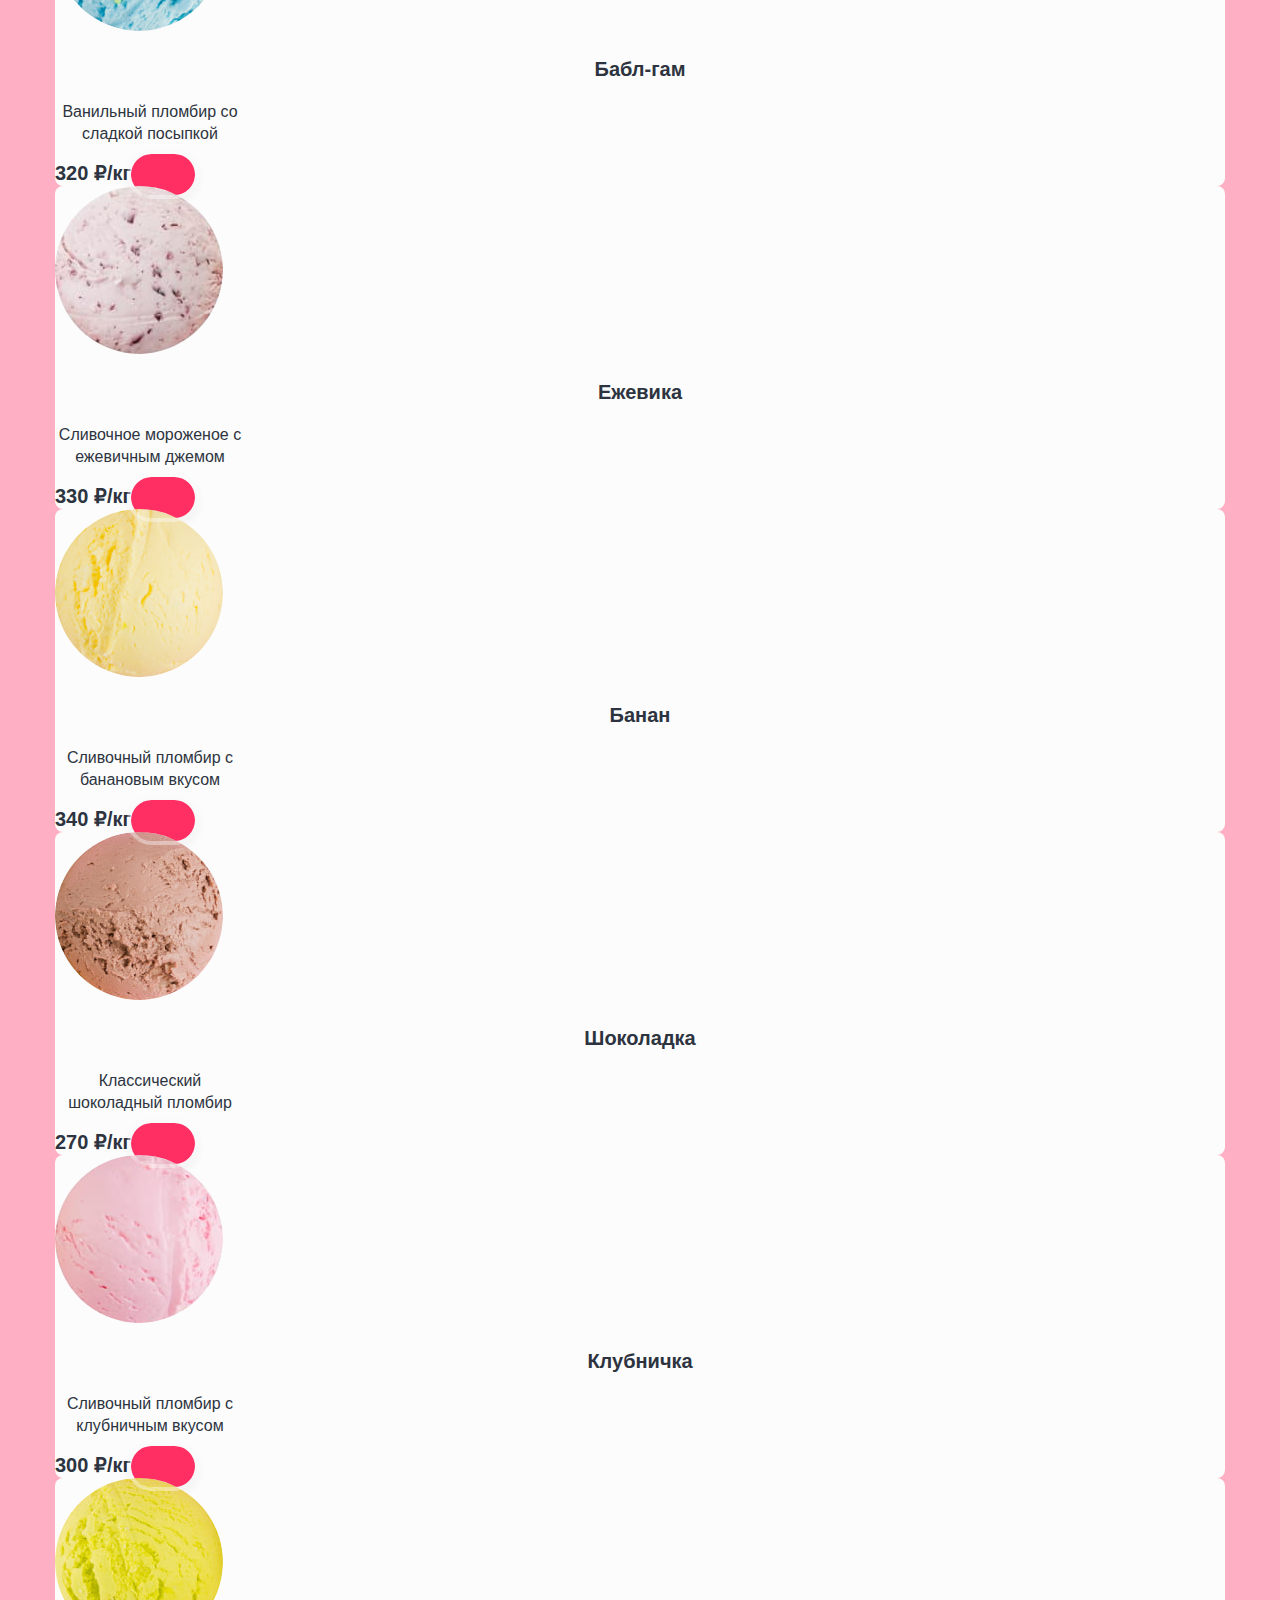
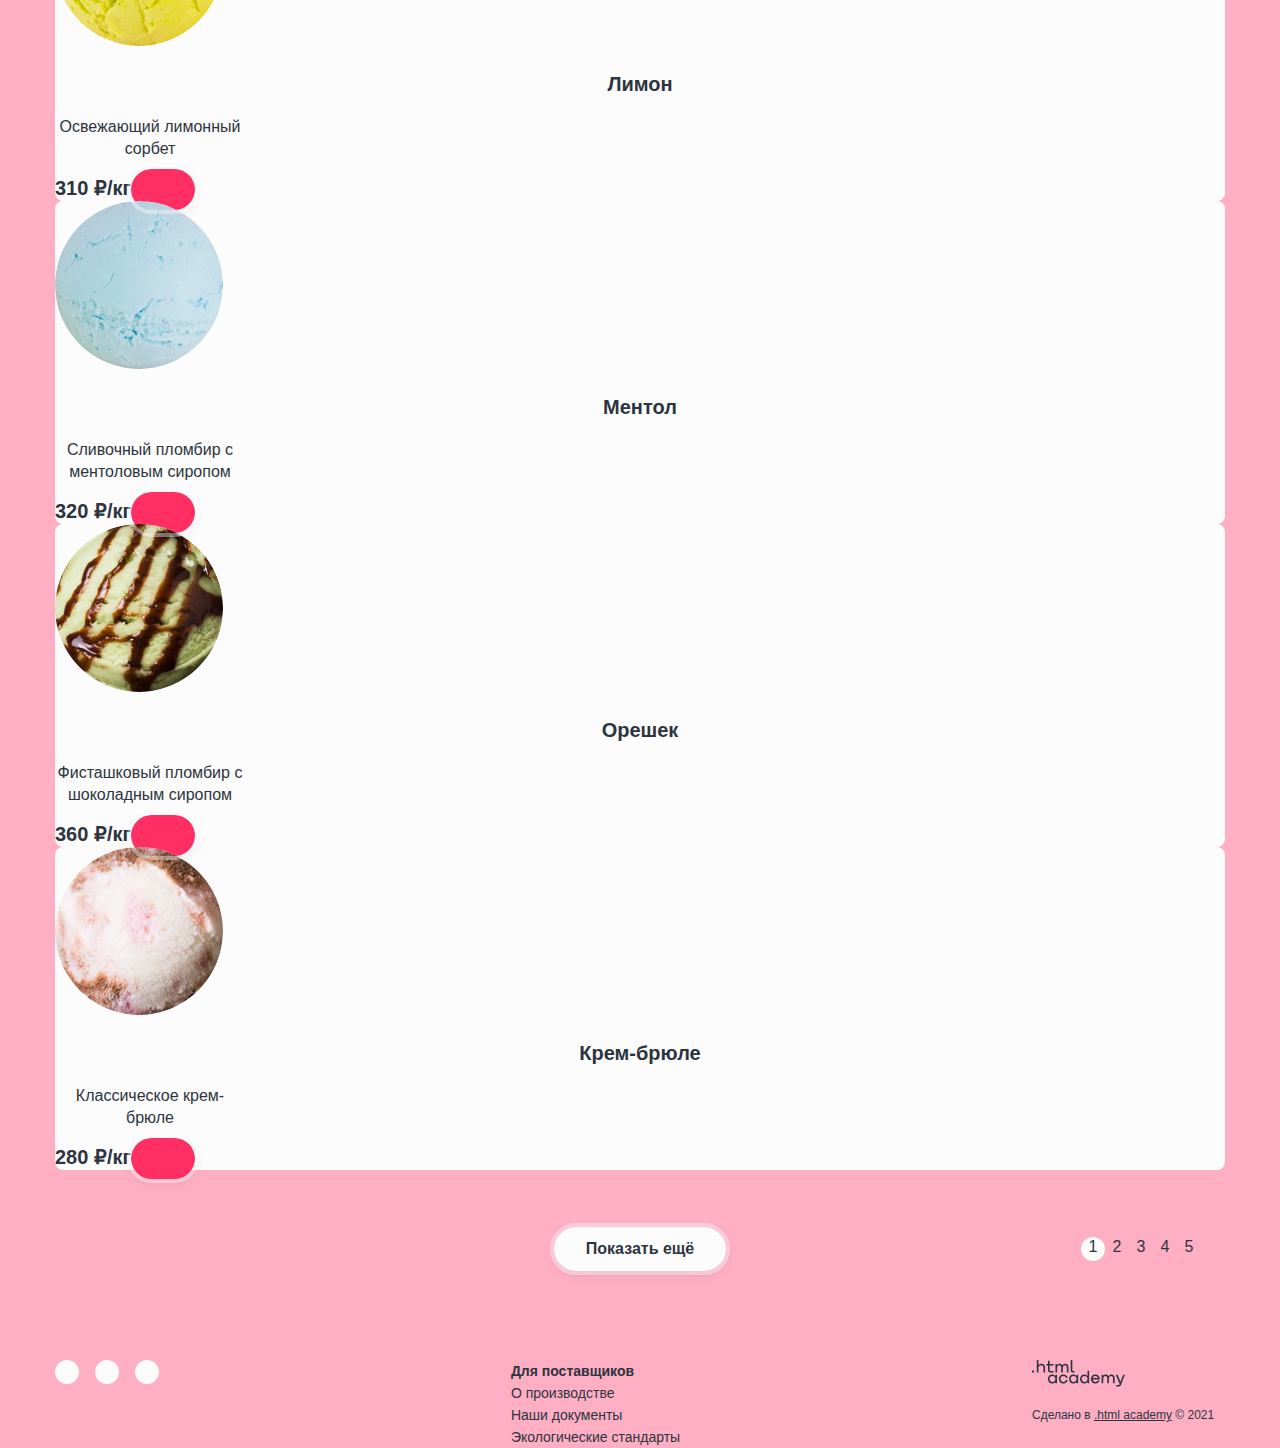
==== commit f1df92ea: "Merge pull request #6 from Sigrdriva/master" ====
--- a/catalog.html
+++ b/catalog.html
@@ -17,8 +17,7 @@
         </a>
         <ul class="navigation-list">
           <li class="navigation-item">
-            <a class="navigation-link" href="#">Каталог</a>
-            <img class="catalog-arrow-down" src="images/navigation/arrow-down.svg" width="11" height="6" alt="Стрелка вниз">
+            <a class="navigation-link navigation-catalog" href="#">Каталог</a>
             <ul class="navigation-catalog-select visually-hidden">
               <li class="catalog-select-item"><span class="novelties">Новинки</span></li>
               <li class="catalog-select-item">Сливочное</li>
@@ -54,7 +53,6 @@
 
     <main class="main-inner main-container">
       <div class="page-container">
-        <h1 class="inner-header-title">Сливочное мороженое</h1>
         <header class="inner-header">
           <ul class="breadcrumbs">
             <li class="breadcrumbs-item">
@@ -67,6 +65,7 @@
               <a class="breadcrumbs-link breadcrumbs-current">Сливочное мороженое</a>
             </li>
           </ul>
+          <h1 class="inner-header-title">Сливочное мороженое</h1>
         </header>
 
         <section class="catalog-products">
@@ -269,7 +268,7 @@
             <a class="product-card-button button" href="#"><span class="visually-hidden">Положить в корзину</span></a>
           </li>
         </ul>
-        <div class="main-footer">
+        <div class="pagination-footer">
           <button class="button pagination-show-more" type="button">Показать ещё</button>
           <ul class="pagination">
             <li class="pagination-item">
--- a/styles/styles.css
+++ b/styles/styles.css
@@ -62,6 +62,7 @@
     outline: 4px solid rgba(252, 252, 252, 0.4);
     box-shadow: 0 4px 12px rgba(45, 52, 64, 0.1);
     border-radius: 26px;
+    border: none;
 }
 
 .button[type="submit"],
@@ -69,7 +70,6 @@
     background-color: #FF2F64;
     color: #FCFCFC;
     outline: 4px solid rgba(255, 47, 100, 0.3);
-    border: none;
 }
 
 /* header */
@@ -314,10 +314,11 @@
     margin-bottom: 80px;
 }
 
-.tastes-list {
+.product-list {
     list-style-type: none;
     margin: 0;
     padding: 0;
+    margin-bottom: 16px;
 }
 
 .product-card {
@@ -480,7 +481,6 @@
     height: 534px;
     transform: scale(-1, 1);
     margin-bottom: 80px;
-
 }
 
 .appointment-container {
@@ -643,6 +643,16 @@
     font-weight: 900;
     font-size: 32px;
     line-height: 46px;
+    margin-top: 0;
+    margin-bottom: 40px;
+}
+
+.breadcrumbs {
+    display: flex;
+    margin: 0;
+    padding: 0;
+    list-style-type: none;
+    margin-bottom: 16px;
 }
 
 .breadcrumbs-link {
@@ -651,6 +661,7 @@
     font-size: 14px;
     line-height: 20px;
     text-decoration: none;
+    margin-right: 28px;
 }
 
 .breadcrumbs-current {
@@ -661,13 +672,27 @@
     font-size: 14px;
     line-height: 20px;
     display: flex;
-}
+    margin-bottom: 44px;
+}
+
 .catalog-filter {
     display: flex;
     flex-direction: row;
     min-width: 827px;
     flex-wrap: wrap;
-}
+    margin-bottom: 0;
+    min-width: 148px;
+    justify-content: flex-start;
+}
+
+.catalog-filter > *:not(:last-child):not(:nth-child(3n)) {
+    margin-right: 24px;
+}
+
+.catalog-filter > *:not(:last-child):not(:nth-child(4n))  {
+    margin-bottom: 16px;
+}
+
 .catalog-filter-item {
     display: inline;
 }
@@ -678,16 +703,38 @@
     font-weight: 400;
 }
 
+.select-control {
+    background: rgba(252, 252, 252, 0.3);
+    border-radius: 20px;
+    padding: 8px 44px 8px 16px;
+}
+
+.catalog-filter-list {
+    background: rgba(252, 252, 252, 0.3);
+    border-radius: 18px;
+    padding: 8px 24px;
+}
+
+.catalog-filter-item:not(:last-child) {
+    margin-right: 16px;
+}
+
 .button-catalog[type="submit"] {
     background: rgba(252, 252, 252, 0.3);
+    outline: 2px solid #FCFCFC;
     border-radius: 20px;
     color: #2D3440;
     font-weight: 700;
     font-size: 14px;
     line-height: 20px;
-}
-.main-footer {
-    display: flex;
+    display: block;
+    align-self: center;
+    width: 185px;
+}
+.pagination-footer {
+    display: flex;
+    padding: 41px 0 41px 168px;
+    align-items: center;
 }
 
 .pagination-show-more {
@@ -696,16 +743,19 @@
 
 .pagination {
     list-style-type: none;
-}
-
-.pagination-item {
-    display: inline;
+    display: flex;
+    margin: 0;
+    padding: 0;
 }
 
 .pagination-link {
     line-height: 20px;
     color: #2D3440;
     text-decoration: none;
+    display: block;
+    width: 24px;
+    height: 24px;
+    text-align: center;
 }
 
 .pagination-current {
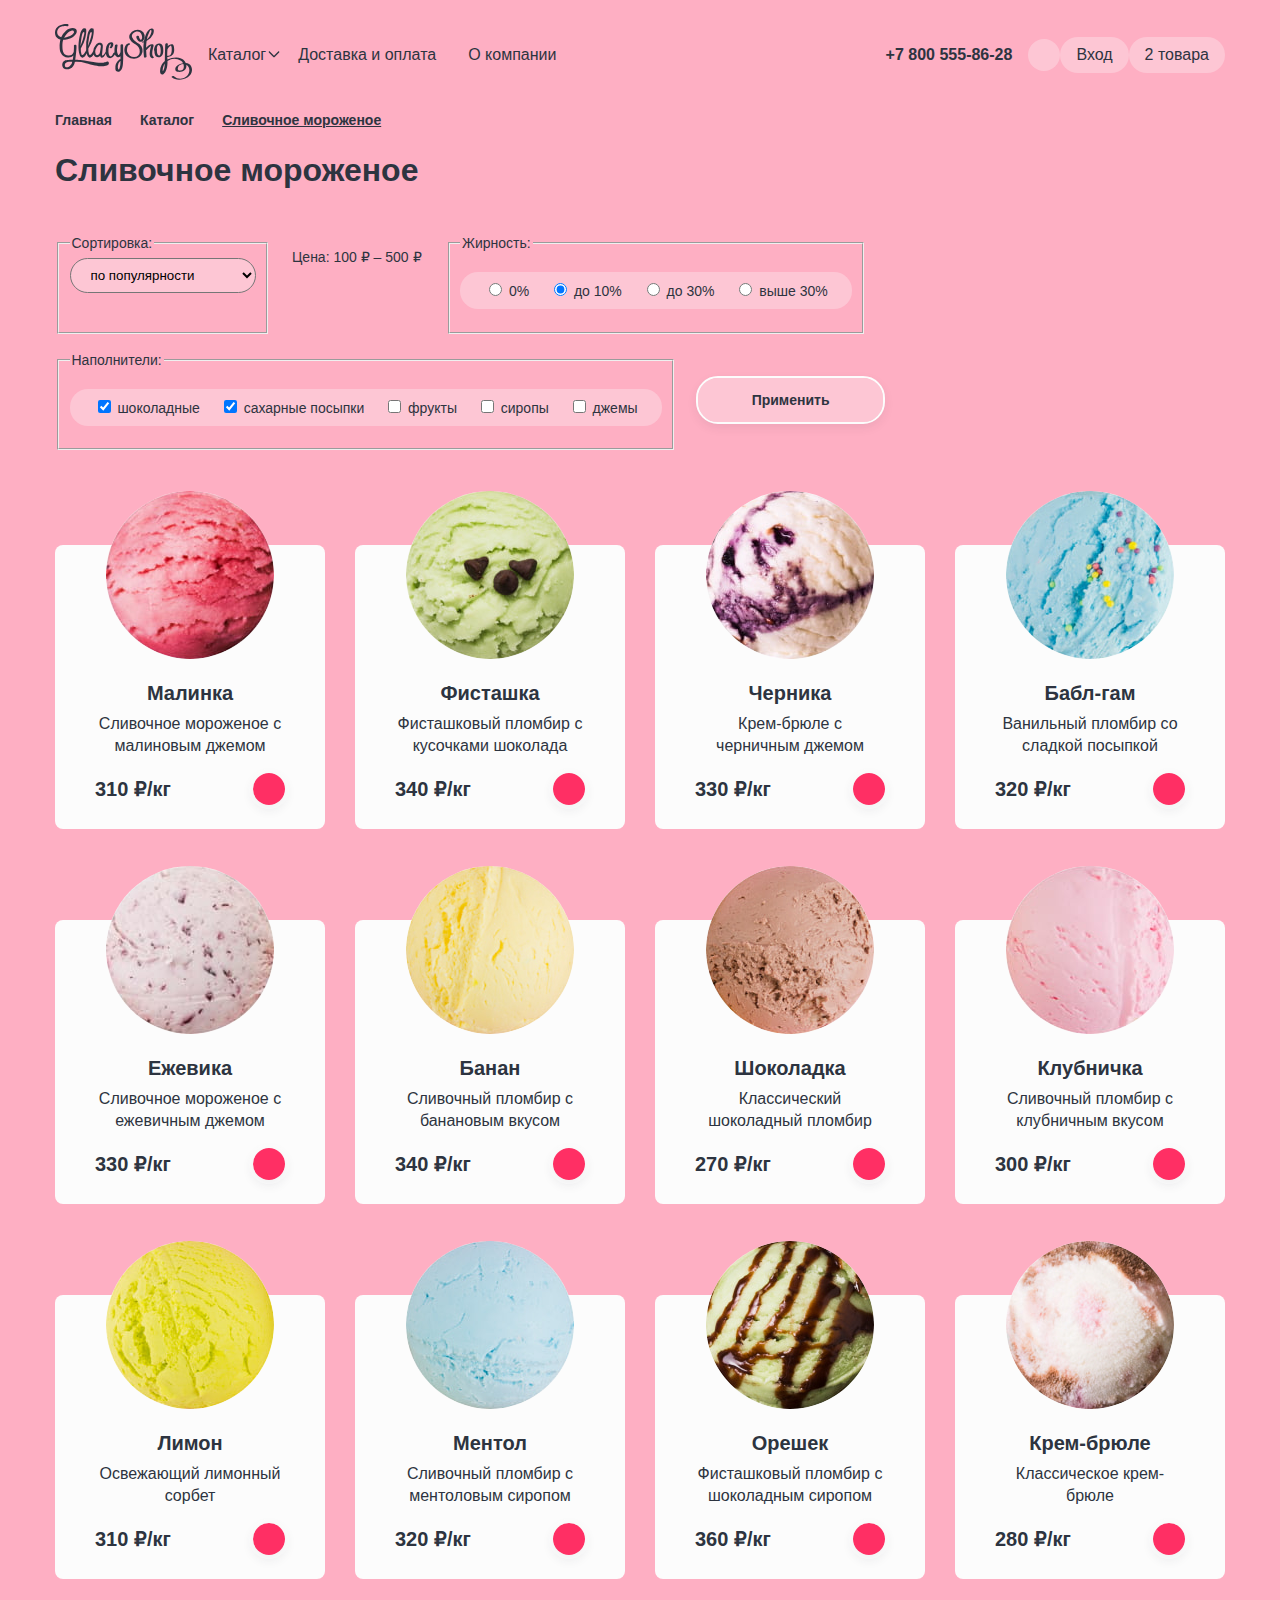
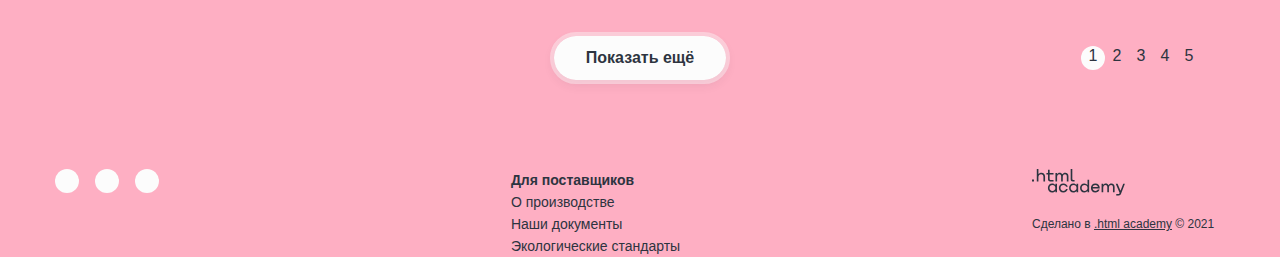
==== commit d4264637: "Добавляет сетку карточек товаров" ====
--- a/catalog.html
+++ b/catalog.html
@@ -1,5 +1,5 @@
 <!DOCTYPE html>
-<html lang="en">
+<html lang="ru">
 
   <head>
     <meta charset="UTF-8">
@@ -151,121 +151,205 @@
             <a class="product-card-link" href="product.html">
               <img class="product-card-image" src="images/catalog/ice-cream/raspberry.jpg" width="168" height="168"
                 alt="Мороженое 'Малинка'">
-              <h3 class="product-card-title">Малинка</h3>
-            </a>
-            <p class="product-card-description">Сливочное мороженое с малиновым джемом</p>
-            <b class="product-card-price">310 ₽/<span>кг</span></b>
-            <a class="product-card-button button" href="#"><span class="visually-hidden">Положить в корзину</span></a>
+            </a>
+            <div class="product-card-content">
+              <a class="product-card-link" href="">
+                <h3 class="product-card-title">Малинка</h3>
+              </a>
+              <p class="product-card-description">Сливочное мороженое с малиновым джемом</p>
+              <div class="card-price-wrapper">
+                <b class="product-card-price">310 ₽/<span>кг</span></b>
+                <a class="product-card-button button" href="#"><span class="visually-hidden">Положить в
+                    корзину</span></a>
+              </div>
+            </div>
           </li>
           <li class="product-card">
             <a class="product-card-link" href="product.html">
               <img class="product-card-image" src="images/catalog/ice-cream/pistachio.jpg" width="168" height="168"
                 alt="Мороженое 'Фисташка'">
-              <h3 class="product-card-title">Фисташка</h3>
-            </a>
-            <p class="product-card-description">Фисташковый пломбир с кусочками шоколада</p>
-            <b class="product-card-price">340 ₽/<span>кг</span></b>
-            <a class="product-card-button button" href="#"><span class="visually-hidden">Положить в корзину</span></a>
+            </a>
+            <div class="product-card-content">
+              <a class="product-card-link" href="">
+                <h3 class="product-card-title">Фисташка</h3>
+              </a>
+              <p class="product-card-description">Фисташковый пломбир с кусочками шоколада</p>
+              <div class="card-price-wrapper">
+                <b class="product-card-price">340 ₽/<span>кг</span></b>
+                <a class="product-card-button button" href="#"><span class="visually-hidden">Положить в
+                    корзину</span></a>
+              </div>
+            </div>
           </li>
           <li class="product-card">
             <a class="product-card-link" href="product.html">
               <img class="product-card-image" src="images/catalog/ice-cream/blueberry.jpg" width="168" height="168"
                 alt="Мороженое 'Черника'">
-              <h3 class="product-card-title">Черника</h3>
-            </a>
-            <p class="product-card-description">Крем-брюле с черничным джемом</p>
-            <b class="product-card-price">330 ₽/<span>кг</span></b>
-            <a class="product-card-button button" href="#"><span class="visually-hidden">Положить в корзину</span></a>
+            </a>
+            <div class="product-card-content">
+              <a class="product-card-link" href="">
+                <h3 class="product-card-title">Черника</h3>
+              </a>
+              <p class="product-card-description">Крем-брюле с черничным джемом</p>
+              <div class="card-price-wrapper">
+                <b class="product-card-price">330 ₽/<span>кг</span></b>
+                <a class="product-card-button button" href="#"><span class="visually-hidden">Положить в
+                    корзину</span></a>
+              </div>
+            </div>
           </li>
           <li class="product-card">
             <a class="product-card-link" href="product.html">
               <img class="product-card-image" src="images/catalog/ice-cream/bubble-gum.jpg" width="168" height="168"
                 alt="Мороженое 'Бабл-гам'">
-              <h3 class="product-card-title">Бабл-гам</h3>
-            </a>
-            <p class="product-card-description">Ванильный пломбир со сладкой посыпкой</p>
-            <b class="product-card-price">320 ₽/<span>кг</span></b>
-            <a class="product-card-button button" href="#"><span class="visually-hidden">Положить в корзину</span></a>
+            </a>
+            <div class="product-card-content">
+              <a class="product-card-link" href="">
+                <h3 class="product-card-title">Бабл-гам</h3>
+              </a>
+              <p class="product-card-description">Ванильный пломбир со сладкой посыпкой</p>
+              <div class="card-price-wrapper">
+                <b class="product-card-price">320 ₽/<span>кг</span></b>
+                <a class="product-card-button button" href="#"><span class="visually-hidden">Положить в
+                    корзину</span></a>
+              </div>
+            </div>
           </li>
           <li class="product-card">
             <a class="product-card-link" href="product.html">
               <img class="product-card-image" src="images/catalog/ice-cream/blackberry.jpg" width="168" height="168"
                 alt="Мороженое 'Ежевика'">
-              <h3 class="product-card-title">Ежевика</h3>
-            </a>
-            <p class="product-card-description">Сливочное мороженое с ежевичным джемом</p>
-            <b class="product-card-price">330 ₽/<span>кг</span></b>
-            <a class="product-card-button button" href="#"><span class="visually-hidden">Положить в корзину</span></a>
+            </a>
+            <div class="product-card-content">
+              <a class="product-card-link" href="">
+                <h3 class="product-card-title">Ежевика</h3>
+              </a>
+              <p class="product-card-description">Сливочное мороженое с ежевичным джемом</p>
+              <div class="card-price-wrapper">
+                <b class="product-card-price">330 ₽/<span>кг</span></b>
+                <a class="product-card-button button" href="#"><span class="visually-hidden">Положить в
+                    корзину</span></a>
+              </div>
+            </div>
           </li>
           <li class="product-card">
             <a class="product-card-link" href="product.html">
               <img class="product-card-image" src="images/catalog/ice-cream/banana.jpg" width="168" height="168"
                 alt="Мороженое 'Банан'">
-              <h3 class="product-card-title">Банан</h3>
-            </a>
-            <p class="product-card-description">Сливочный пломбир с банановым вкусом</p>
-            <b class="product-card-price">340 ₽/<span>кг</span></b>
-            <a class="product-card-button button" href="#"><span class="visually-hidden">Положить в корзину</span></a>
+            </a>
+            <div class="product-card-content">
+              <a class="product-card-link" href="">
+                <h3 class="product-card-title">Банан</h3>
+              </a>
+              <p class="product-card-description">Сливочный пломбир с банановым вкусом</p>
+              <div class="card-price-wrapper">
+                <b class="product-card-price">340 ₽/<span>кг</span></b>
+                <a class="product-card-button button" href="#"><span class="visually-hidden">Положить в
+                    корзину</span></a>
+              </div>
+            </div>
           </li>
           <li class="product-card">
             <a class="product-card-link" href="product.html">
               <img class="product-card-image" src="images/catalog/ice-cream/chocolate.jpg" width="168" height="168"
                 alt="Мороженое 'Шоколадка'">
-              <h3 class="product-card-title">Шоколадка</h3>
-            </a>
-            <p class="product-card-description">Классический шоколадный пломбир</p>
-            <b class="product-card-price">270 ₽/<span>кг</span></b>
-            <a class="product-card-button button" href="#"><span class="visually-hidden">Положить в корзину</span></a>
+            </a>
+            <div class="product-card-content">
+              <a class="product-card-link" href="">
+                <h3 class="product-card-title">Шоколадка</h3>
+              </a>
+              <p class="product-card-description">Классический шоколадный пломбир</p>
+              <div class="card-price-wrapper">
+                <b class="product-card-price">270 ₽/<span>кг</span></b>
+                <a class="product-card-button button" href="#"><span class="visually-hidden">Положить в
+                    корзину</span></a>
+              </div>
+            </div>
           </li>
           <li class="product-card">
             <a class="product-card-link" href="product.html">
               <img class="product-card-image" src="images/catalog/ice-cream/strawberry.jpg" width="168" height="168"
                 alt="Мороженое 'Клубничка'">
-              <h3 class="product-card-title">Клубничка</h3>
-            </a>
-            <p class="product-card-description">Сливочный пломбир с клубничным вкусом</p>
-            <b class="product-card-price">300 ₽/<span>кг</span></b>
-            <a class="product-card-button button" href="#"><span class="visually-hidden">Положить в корзину</span></a>
+            </a>
+            <div class="product-card-content">
+              <a class="product-card-link" href="">
+                <h3 class="product-card-title">Клубничка</h3>
+              </a>
+              <p class="product-card-description">Сливочный пломбир с клубничным вкусом</p>
+              <div class="card-price-wrapper">
+                <b class="product-card-price">300 ₽/<span>кг</span></b>
+                <a class="product-card-button button" href="#"><span class="visually-hidden">Положить в
+                    корзину</span></a>
+              </div>
+            </div>
           </li>
           <li class="product-card">
             <a class="product-card-link" href="product.html">
               <img class="product-card-image" src="images/catalog/ice-cream/lemon.jpg" width="168" height="168"
                 alt="Мороженое 'Лимон'">
-              <h3 class="product-card-title">Лимон</h3>
-            </a>
-            <p class="product-card-description">Освежающий лимонный сорбет</p>
-            <b class="product-card-price">310 ₽/<span>кг</span></b>
-            <a class="product-card-button button" href="#"><span class="visually-hidden">Положить в корзину</span></a>
+            </a>
+            <div class="product-card-content">
+              <a class="product-card-link" href="">
+                <h3 class="product-card-title">Лимон</h3>
+              </a>
+              <p class="product-card-description">Освежающий лимонный сорбет</p>
+              <div class="card-price-wrapper">
+                <b class="product-card-price">310 ₽/<span>кг</span></b>
+                <a class="product-card-button button" href="#"><span class="visually-hidden">Положить в
+                    корзину</span></a>
+              </div>
+            </div>
           </li>
           <li class="product-card">
             <a class="product-card-link" href="product.html">
               <img class="product-card-image" src="images/catalog/ice-cream/menthol.jpg" width="168" height="168"
                 alt="Мороженое 'Ментол'">
-              <h3 class="product-card-title">Ментол</h3>
-            </a>
-            <p class="product-card-description">Сливочный пломбир с ментоловым сиропом</p>
-            <b class="product-card-price">320 ₽/<span>кг</span></b>
-            <a class="product-card-button button" href="#"><span class="visually-hidden">Положить в корзину</span></a>
+            </a>
+            <div class="product-card-content">
+              <a class="product-card-link" href="">
+                <h3 class="product-card-title">Ментол</h3>
+              </a>
+              <p class="product-card-description">Сливочный пломбир с ментоловым сиропом</p>
+              <div class="card-price-wrapper">
+                <b class="product-card-price">320 ₽/<span>кг</span></b>
+                <a class="product-card-button button" href="#"><span class="visually-hidden">Положить в
+                    корзину</span></a>
+              </div>
+            </div>
           </li>
           <li class="product-card">
             <a class="product-card-link" href="product.html">
               <img class="product-card-image" src="images/catalog/ice-cream/nut.jpg" width="168" height="168"
                 alt="Мороженое 'Орешек'">
-              <h3 class="product-card-title">Орешек</h3>
-            </a>
-            <p class="product-card-description">Фисташковый пломбир с шоколадным сиропом</p>
-            <b class="product-card-price">360 ₽/<span>кг</span></b>
-            <a class="product-card-button button" href="#"><span class="visually-hidden">Положить в корзину</span></a>
+            </a>
+            <div class="product-card-content">
+              <a class="product-card-link" href="">
+                <h3 class="product-card-title">Орешек</h3>
+              </a>
+              <p class="product-card-description">Фисташковый пломбир с шоколадным сиропом</p>
+              <div class="card-price-wrapper">
+                <b class="product-card-price">360 ₽/<span>кг</span></b>
+                <a class="product-card-button button" href="#"><span class="visually-hidden">Положить в
+                    корзину</span></a>
+              </div>
+            </div>
           </li>
           <li class="product-card">
             <a class="product-card-link" href="product.html">
               <img class="product-card-image" src="images/catalog/ice-cream/creme-brulee.jpg" width="168" height="168"
                 alt="Мороженое 'Крем-брюле'">
-              <h3 class="product-card-title">Крем-брюле</h3>
-            </a>
-            <p class="product-card-description">Классическое крем-брюле</p>
-            <b class="product-card-price">280 ₽/<span>кг</span></b>
-            <a class="product-card-button button" href="#"><span class="visually-hidden">Положить в корзину</span></a>
+            </a>
+            <div class="product-card-content">
+              <a class="product-card-link" href="">
+                <h3 class="product-card-title">Крем-брюле</h3>
+              </a>
+              <p class="product-card-description">Классическое крем-брюле</p>
+              <div class="card-price-wrapper">
+                <b class="product-card-price">280 ₽/<span>кг</span></b>
+                <a class="product-card-button button" href="#"><span class="visually-hidden">Положить в
+                    корзину</span></a>
+              </div>
+            </div>
           </li>
         </ul>
         <div class="pagination-footer">
--- a/styles/styles.css
+++ b/styles/styles.css
@@ -93,6 +93,7 @@
 .navigation-user {
     max-width: 450px;
     margin-left: auto;
+    justify-content: right;
 }
 
 .navigation-link {
@@ -310,6 +311,10 @@
 }
 
 /* product-cards */
+.popular-tastes h2 {
+    margin-bottom: 107px;
+}
+
 .popular-tastes {
     margin-bottom: 80px;
 }
@@ -318,12 +323,33 @@
     list-style-type: none;
     margin: 0;
     padding: 0;
+    margin-bottom: 16px;
+    display: grid;
+    grid-template-columns: repeat(4, 270px);
+    gap: 91px 30px;
     margin-bottom: 16px;
 }
 
 .product-card {
     background: #FCFCFC;
     border-radius: 8px;
+    display: flex;
+    flex-direction: column;
+    align-items: center;
+}
+
+.product-card-content {
+    padding: 16px 40px 24px 40px;
+    display: flex;
+    flex-direction: column;
+    flex-grow: 1;
+}
+
+.card-price-wrapper {
+    display: flex;
+    justify-content: space-between;
+    margin-top: auto;
+    align-items: center;
 }
 
 .product-card-link {
@@ -335,6 +361,8 @@
     font-weight: 700;
     font-size: 20px;
     line-height: 24px;
+    margin-top: 0;
+    margin-bottom: 8px;
 }
 
 .product-card-description,
@@ -345,6 +373,8 @@
 .product-card-description {
     width: 190px;
     min-height: 44px;
+    margin-top: 0;
+    margin-bottom: 16px;
 }
 
 .product-card-price {
@@ -355,11 +385,17 @@
 
 .product-card-image {
     border-radius: 84px;
+    margin-top: -54px;
+    object-fit: contain;
 }
 
 .product-card-button {
     background: #FF2F64;
     border-radius: 26px;
+    min-width: 32px;
+    min-height: 32px;
+    box-sizing: border-box;
+    padding: 0;
 }
 
 /* about */
@@ -518,8 +554,28 @@
     box-sizing: border-box;
 }
 
-.appointment-container-form p {
+.appointment-form-description {
     margin: 0 40px 32px 0;
+}
+
+.appointment-form {
+    display: grid;
+    grid-template-columns: 117px 287px;
+    gap: 20px 16px;
+}
+
+.appointment-form-adress {
+    grid-column: 1 / -1;
+}
+
+.appointment-form  .info {/*Иконки-подсказки мы позже вырвем из потока*/
+    display: none;
+  }
+
+.field-group {
+    margin: 0;
+    display: flex;
+    flex-direction: column;
 }
 
 .form-label {
@@ -530,6 +586,8 @@
 .appointment-button {
     display: block;
     margin: 0 auto;
+    grid-column: 1 / -1;
+    justify-self: center;
 }
 
 /* contacts */
@@ -672,7 +730,7 @@
     font-size: 14px;
     line-height: 20px;
     display: flex;
-    margin-bottom: 44px;
+    margin-bottom: 95px;
 }
 
 .catalog-filter {
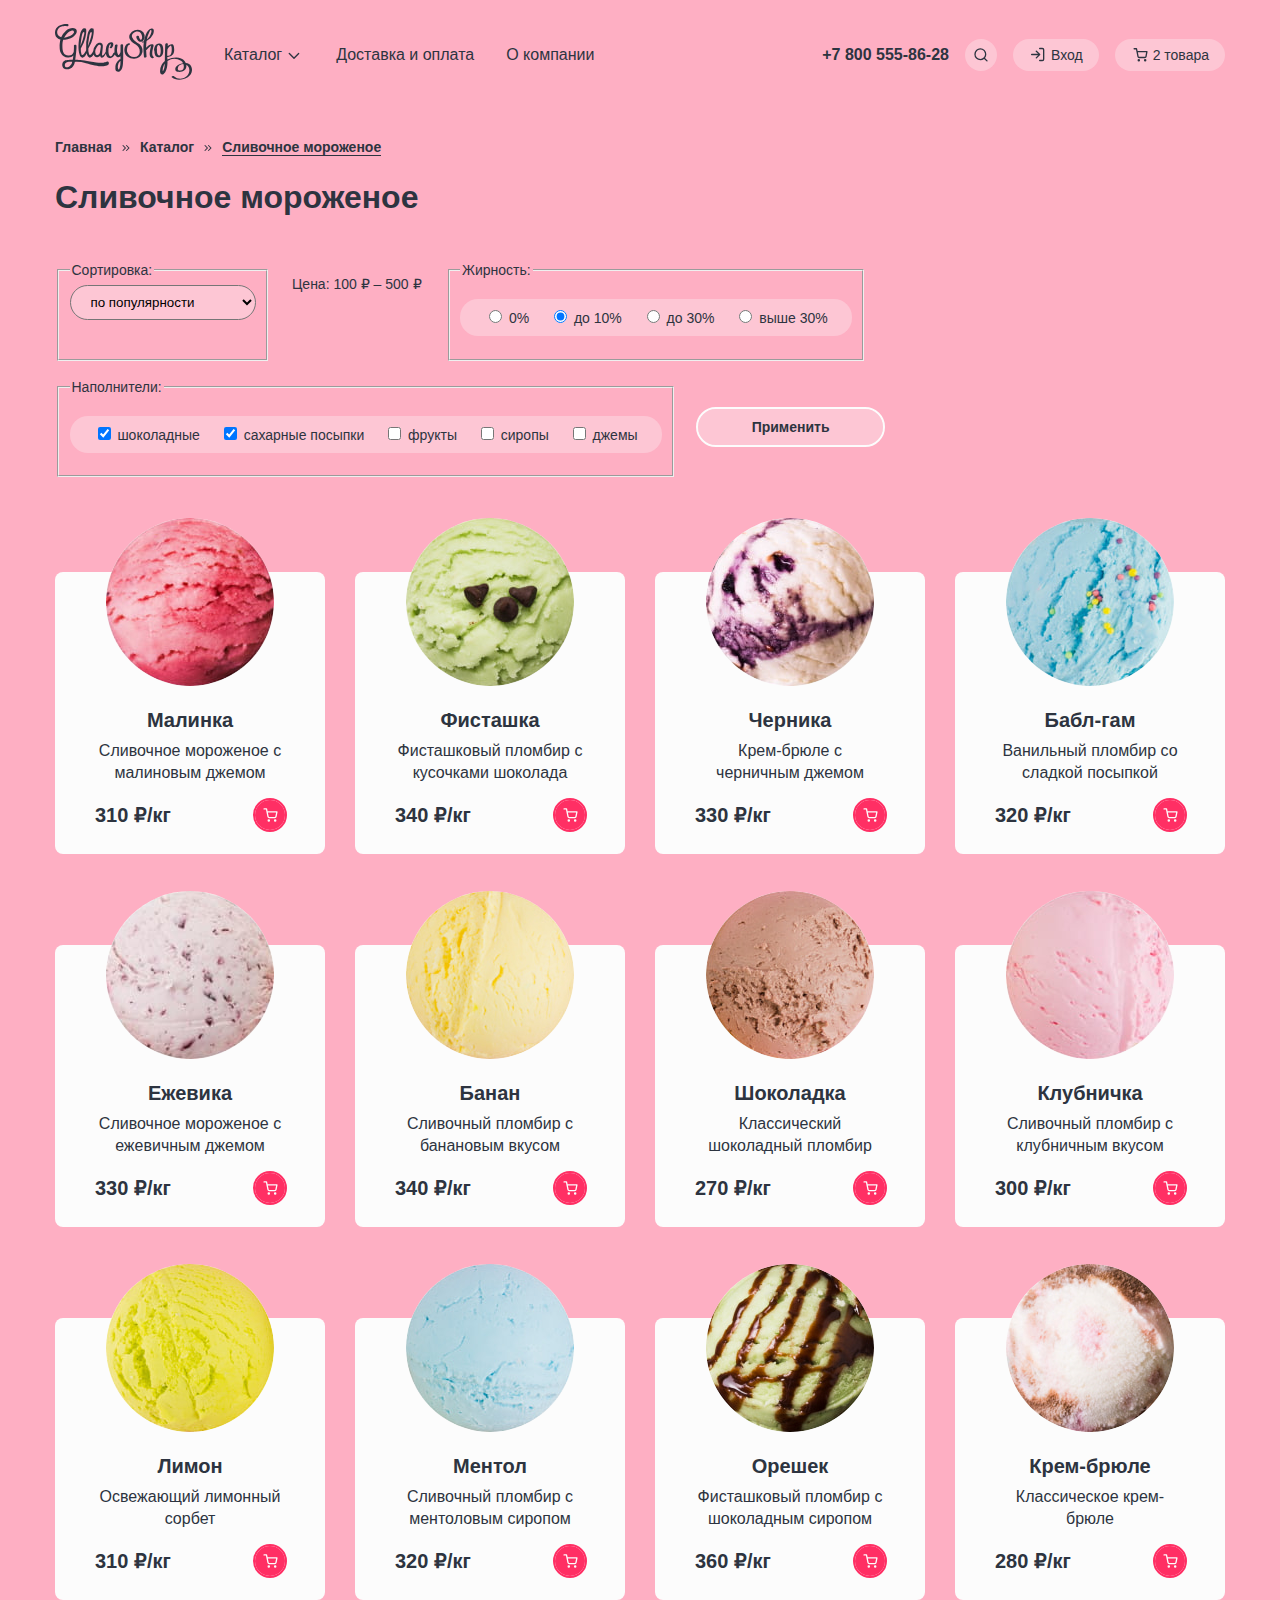
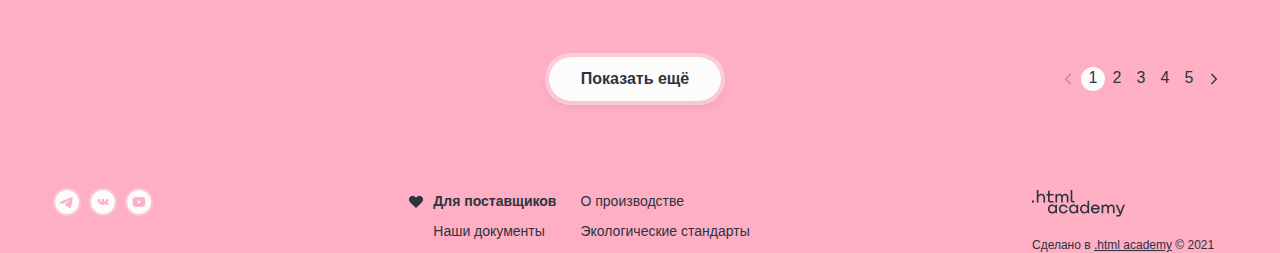
==== commit 5b8676a5: "Merge pull request #8 from Sigrdriva/master" ====
--- a/catalog.html
+++ b/catalog.html
@@ -15,9 +15,16 @@
           <img class="page-header-logo" src="images/logo.svg" width="137" height="56"
             alt="Логотип магазин мороженого «Glassy shop»">
         </a>
-        <ul class="navigation-list">
+        <ul class="navigation-list navigation-info">
           <li class="navigation-item">
-            <a class="navigation-link navigation-catalog" href="#">Каталог</a>
+            <a class="navigation-link navigation-catalog" href="#">Каталог
+              <svg class="navigation-icon" aria-hidden="true" focusable="false" width="16" height="17"
+                viewBox="0 0 16 17" fill="none">
+                <path fill-rule="evenodd" clip-rule="evenodd"
+                  d="M3.8 7.05a.67.67 0 1 0-.93.95l4.66 4.66a.66.66 0 0 0 .95 0L13.14 8a.67.67 0 0 0-.94-.95L8 11.25l-4.2-4.2Z"
+                  fill="#2D3440" />
+              </svg>
+            </a>
             <ul class="navigation-catalog-select visually-hidden">
               <li class="catalog-select-item"><span class="novelties">Новинки</span></li>
               <li class="catalog-select-item">Сливочное</li>
@@ -36,16 +43,34 @@
 
         <ul class="navigation-list navigation-user">
           <li class="navigation-item navigation-phone">
-            <a class="navigation-link" href="tel:+78005558628">+7 800 555-86-28</a>
+            <a class="navigation-link link-phone" href="tel:+78005558628">+7 800 555-86-28</a>
           </li>
           <li class="navigation-item">
-            <a class="navigation-link" href=""><span class="visually-hidden">Поиск</span></a>
+            <a class="navigation-link" href="#">
+              <svg class="navigation-icon" aria-hidden="true" focusable="false" width="14" height="14" fill="none">
+                <path fill="#2D3440" fill-rule="evenodd"
+                  d="M1.663 6.188a4.667 4.667 0 1 1 8.028 3.237.673.673 0 0 0-.123.124 4.667 4.667 0 0 1-7.904-3.361Zm8.412 4.688a5.975 5.975 0 0 1-3.745 1.312 6 6 0 1 1 6-6 5.975 5.975 0 0 1-1.312 3.745l2.45 2.45a.667.667 0 0 1 0 .943.667.667 0 0 1-.943 0l-2.45-2.45Z"
+                  clip-rule="evenodd" />
+              </svg>
+              <span class="visually-hidden">Поиск</span></a>
           </li>
           <li class="navigation-item">
-            <a class="navigation-link" href="">Вход</a>
+            <a class="navigation-link navigation-link-text" href="#">
+              <svg class="navigation-icon" aria-hidden="true" focusable="false" width="14" height="15" fill="none">
+                <path fill="#2D3440" fill-rule="evenodd"
+                  d="M8 1.525a.667.667 0 0 1 .667-.667h2.666a2 2 0 0 1 2 2v9.333a2 2 0 0 1-2 2H8.667a.667.667 0 0 1 0-1.333h2.666a.667.667 0 0 0 .667-.667V2.858a.666.666 0 0 0-.667-.667H8.667A.667.667 0 0 1 8 1.525ZM4.862 3.72a.667.667 0 0 1 .943 0l3.329 3.329a.673.673 0 0 1 .129.177.664.664 0 0 1 .07.299.664.664 0 0 1-.2.476l-3.328 3.328a.667.667 0 1 1-.943-.942L7.057 8.19H.667a.667.667 0 1 1 0-1.333h6.39L4.862 4.663a.667.667 0 0 1 0-.943Z"
+                  clip-rule="evenodd" />
+              </svg>
+              Вход</a>
           </li>
           <li class="navigation-item">
-            <a class="navigation-link" href="">2 товара</a>
+            <a class="navigation-link navigation-link-text" href="#">
+              <svg class="navigation-icon" aria-hidden="true" focusable="false" width="15" height="14" fill="none">
+                <path fill="#2D3440" fill-rule="evenodd"
+                  d="M1.167.108a.667.667 0 1 0 0 1.333h1.77l.468 2.336a.664.664 0 0 0 .011.053l.967 4.833a1.826 1.826 0 0 0 1.819 1.47h5.62a1.826 1.826 0 0 0 1.819-1.47l.001-.005.927-4.861a.667.667 0 0 0-.655-.792H4.611L4.138.644a.667.667 0 0 0-.654-.536H1.167ZM5.69 8.402l-.813-4.064h8.23l-.775 4.067a.492.492 0 0 1-.492.395H6.183a.492.492 0 0 1-.492-.397Zm-1.134 3.961a1.246 1.246 0 1 1 2.492 0 1.246 1.246 0 0 1-2.492 0Zm6.374 0a1.246 1.246 0 1 1 2.491 0 1.246 1.246 0 0 1-2.491 0Z"
+                  clip-rule="evenodd" />
+              </svg>
+              2 товара</a>
           </li>
         </ul>
       </nav>
@@ -143,7 +168,7 @@
                 </li>
               </ul>
             </fieldset>
-            <button class="button button-catalog" type="submit">Применить</button>
+            <button class="button-catalog" type="submit">Применить</button>
           </form>
         </section>
         <ul class="product-list">
@@ -159,7 +184,13 @@
               <p class="product-card-description">Сливочное мороженое с малиновым джемом</p>
               <div class="card-price-wrapper">
                 <b class="product-card-price">310 ₽/<span>кг</span></b>
-                <a class="product-card-button button" href="#"><span class="visually-hidden">Положить в
+                <a class="product-card-button" href="#">
+                  <svg class="basket-icon" aria-hidden="true" focusable="false" width="15" height="14"
+                    viewBox="0 0 15 14" fill="none">
+                    <path fill-rule="evenodd" clip-rule="evenodd"
+                      d="M1.17.25a.67.67 0 1 0 0 1.33h1.77l.47 2.34v.05l.97 4.84a1.83 1.83 0 0 0 1.82 1.46h5.62a1.83 1.83 0 0 0 1.82-1.46V8.8l.93-4.86a.67.67 0 0 0-.66-.8h-9.3L4.14.8a.67.67 0 0 0-.66-.54H1.17Zm4.52 8.3-.81-4.07h8.23l-.78 4.07a.5.5 0 0 1-.49.4H6.18a.5.5 0 0 1-.49-.4ZM4.56 12.5a1.25 1.25 0 1 1 2.49 0 1.25 1.25 0 0 1-2.5 0Zm6.37 0a1.25 1.25 0 1 1 2.5 0 1.25 1.25 0 0 1-2.5 0Z" />
+                  </svg>
+                  <span class="visually-hidden">Положить в
                     корзину</span></a>
               </div>
             </div>
@@ -176,7 +207,13 @@
               <p class="product-card-description">Фисташковый пломбир с кусочками шоколада</p>
               <div class="card-price-wrapper">
                 <b class="product-card-price">340 ₽/<span>кг</span></b>
-                <a class="product-card-button button" href="#"><span class="visually-hidden">Положить в
+                <a class="product-card-button" href="#">
+                  <svg class="basket-icon" aria-hidden="true" focusable="false" width="15" height="14"
+                    viewBox="0 0 15 14" fill="none">
+                    <path fill-rule="evenodd" clip-rule="evenodd"
+                      d="M1.17.25a.67.67 0 1 0 0 1.33h1.77l.47 2.34v.05l.97 4.84a1.83 1.83 0 0 0 1.82 1.46h5.62a1.83 1.83 0 0 0 1.82-1.46V8.8l.93-4.86a.67.67 0 0 0-.66-.8h-9.3L4.14.8a.67.67 0 0 0-.66-.54H1.17Zm4.52 8.3-.81-4.07h8.23l-.78 4.07a.5.5 0 0 1-.49.4H6.18a.5.5 0 0 1-.49-.4ZM4.56 12.5a1.25 1.25 0 1 1 2.49 0 1.25 1.25 0 0 1-2.5 0Zm6.37 0a1.25 1.25 0 1 1 2.5 0 1.25 1.25 0 0 1-2.5 0Z" />
+                  </svg>
+                  <span class="visually-hidden">Положить в
                     корзину</span></a>
               </div>
             </div>
@@ -193,7 +230,13 @@
               <p class="product-card-description">Крем-брюле с черничным джемом</p>
               <div class="card-price-wrapper">
                 <b class="product-card-price">330 ₽/<span>кг</span></b>
-                <a class="product-card-button button" href="#"><span class="visually-hidden">Положить в
+                <a class="product-card-button" href="#">
+                  <svg class="basket-icon" aria-hidden="true" focusable="false" width="15" height="14"
+                    viewBox="0 0 15 14" fill="none">
+                    <path fill-rule="evenodd" clip-rule="evenodd"
+                      d="M1.17.25a.67.67 0 1 0 0 1.33h1.77l.47 2.34v.05l.97 4.84a1.83 1.83 0 0 0 1.82 1.46h5.62a1.83 1.83 0 0 0 1.82-1.46V8.8l.93-4.86a.67.67 0 0 0-.66-.8h-9.3L4.14.8a.67.67 0 0 0-.66-.54H1.17Zm4.52 8.3-.81-4.07h8.23l-.78 4.07a.5.5 0 0 1-.49.4H6.18a.5.5 0 0 1-.49-.4ZM4.56 12.5a1.25 1.25 0 1 1 2.49 0 1.25 1.25 0 0 1-2.5 0Zm6.37 0a1.25 1.25 0 1 1 2.5 0 1.25 1.25 0 0 1-2.5 0Z" />
+                  </svg>
+                  <span class="visually-hidden">Положить в
                     корзину</span></a>
               </div>
             </div>
@@ -210,7 +253,13 @@
               <p class="product-card-description">Ванильный пломбир со сладкой посыпкой</p>
               <div class="card-price-wrapper">
                 <b class="product-card-price">320 ₽/<span>кг</span></b>
-                <a class="product-card-button button" href="#"><span class="visually-hidden">Положить в
+                <a class="product-card-button" href="#">
+                  <svg class="basket-icon" aria-hidden="true" focusable="false" width="15" height="14"
+                    viewBox="0 0 15 14" fill="none">
+                    <path fill-rule="evenodd" clip-rule="evenodd"
+                      d="M1.17.25a.67.67 0 1 0 0 1.33h1.77l.47 2.34v.05l.97 4.84a1.83 1.83 0 0 0 1.82 1.46h5.62a1.83 1.83 0 0 0 1.82-1.46V8.8l.93-4.86a.67.67 0 0 0-.66-.8h-9.3L4.14.8a.67.67 0 0 0-.66-.54H1.17Zm4.52 8.3-.81-4.07h8.23l-.78 4.07a.5.5 0 0 1-.49.4H6.18a.5.5 0 0 1-.49-.4ZM4.56 12.5a1.25 1.25 0 1 1 2.49 0 1.25 1.25 0 0 1-2.5 0Zm6.37 0a1.25 1.25 0 1 1 2.5 0 1.25 1.25 0 0 1-2.5 0Z" />
+                  </svg>
+                  <span class="visually-hidden">Положить в
                     корзину</span></a>
               </div>
             </div>
@@ -227,7 +276,13 @@
               <p class="product-card-description">Сливочное мороженое с ежевичным джемом</p>
               <div class="card-price-wrapper">
                 <b class="product-card-price">330 ₽/<span>кг</span></b>
-                <a class="product-card-button button" href="#"><span class="visually-hidden">Положить в
+                <a class="product-card-button" href="#">
+                  <svg class="basket-icon" aria-hidden="true" focusable="false" width="15" height="14"
+                    viewBox="0 0 15 14" fill="none">
+                    <path fill-rule="evenodd" clip-rule="evenodd"
+                      d="M1.17.25a.67.67 0 1 0 0 1.33h1.77l.47 2.34v.05l.97 4.84a1.83 1.83 0 0 0 1.82 1.46h5.62a1.83 1.83 0 0 0 1.82-1.46V8.8l.93-4.86a.67.67 0 0 0-.66-.8h-9.3L4.14.8a.67.67 0 0 0-.66-.54H1.17Zm4.52 8.3-.81-4.07h8.23l-.78 4.07a.5.5 0 0 1-.49.4H6.18a.5.5 0 0 1-.49-.4ZM4.56 12.5a1.25 1.25 0 1 1 2.49 0 1.25 1.25 0 0 1-2.5 0Zm6.37 0a1.25 1.25 0 1 1 2.5 0 1.25 1.25 0 0 1-2.5 0Z" />
+                  </svg>
+                  <span class="visually-hidden">Положить в
                     корзину</span></a>
               </div>
             </div>
@@ -244,7 +299,13 @@
               <p class="product-card-description">Сливочный пломбир с банановым вкусом</p>
               <div class="card-price-wrapper">
                 <b class="product-card-price">340 ₽/<span>кг</span></b>
-                <a class="product-card-button button" href="#"><span class="visually-hidden">Положить в
+                <a class="product-card-button" href="#">
+                  <svg class="basket-icon" aria-hidden="true" focusable="false" width="15" height="14"
+                    viewBox="0 0 15 14" fill="none">
+                    <path fill-rule="evenodd" clip-rule="evenodd"
+                      d="M1.17.25a.67.67 0 1 0 0 1.33h1.77l.47 2.34v.05l.97 4.84a1.83 1.83 0 0 0 1.82 1.46h5.62a1.83 1.83 0 0 0 1.82-1.46V8.8l.93-4.86a.67.67 0 0 0-.66-.8h-9.3L4.14.8a.67.67 0 0 0-.66-.54H1.17Zm4.52 8.3-.81-4.07h8.23l-.78 4.07a.5.5 0 0 1-.49.4H6.18a.5.5 0 0 1-.49-.4ZM4.56 12.5a1.25 1.25 0 1 1 2.49 0 1.25 1.25 0 0 1-2.5 0Zm6.37 0a1.25 1.25 0 1 1 2.5 0 1.25 1.25 0 0 1-2.5 0Z" />
+                  </svg>
+                  <span class="visually-hidden">Положить в
                     корзину</span></a>
               </div>
             </div>
@@ -261,7 +322,13 @@
               <p class="product-card-description">Классический шоколадный пломбир</p>
               <div class="card-price-wrapper">
                 <b class="product-card-price">270 ₽/<span>кг</span></b>
-                <a class="product-card-button button" href="#"><span class="visually-hidden">Положить в
+                <a class="product-card-button" href="#">
+                  <svg class="basket-icon" aria-hidden="true" focusable="false" width="15" height="14"
+                    viewBox="0 0 15 14" fill="none">
+                    <path fill-rule="evenodd" clip-rule="evenodd"
+                      d="M1.17.25a.67.67 0 1 0 0 1.33h1.77l.47 2.34v.05l.97 4.84a1.83 1.83 0 0 0 1.82 1.46h5.62a1.83 1.83 0 0 0 1.82-1.46V8.8l.93-4.86a.67.67 0 0 0-.66-.8h-9.3L4.14.8a.67.67 0 0 0-.66-.54H1.17Zm4.52 8.3-.81-4.07h8.23l-.78 4.07a.5.5 0 0 1-.49.4H6.18a.5.5 0 0 1-.49-.4ZM4.56 12.5a1.25 1.25 0 1 1 2.49 0 1.25 1.25 0 0 1-2.5 0Zm6.37 0a1.25 1.25 0 1 1 2.5 0 1.25 1.25 0 0 1-2.5 0Z" />
+                  </svg>
+                  <span class="visually-hidden">Положить в
                     корзину</span></a>
               </div>
             </div>
@@ -278,7 +345,13 @@
               <p class="product-card-description">Сливочный пломбир с клубничным вкусом</p>
               <div class="card-price-wrapper">
                 <b class="product-card-price">300 ₽/<span>кг</span></b>
-                <a class="product-card-button button" href="#"><span class="visually-hidden">Положить в
+                <a class="product-card-button" href="#">
+                  <svg class="basket-icon" aria-hidden="true" focusable="false" width="15" height="14"
+                    viewBox="0 0 15 14" fill="none">
+                    <path fill-rule="evenodd" clip-rule="evenodd"
+                      d="M1.17.25a.67.67 0 1 0 0 1.33h1.77l.47 2.34v.05l.97 4.84a1.83 1.83 0 0 0 1.82 1.46h5.62a1.83 1.83 0 0 0 1.82-1.46V8.8l.93-4.86a.67.67 0 0 0-.66-.8h-9.3L4.14.8a.67.67 0 0 0-.66-.54H1.17Zm4.52 8.3-.81-4.07h8.23l-.78 4.07a.5.5 0 0 1-.49.4H6.18a.5.5 0 0 1-.49-.4ZM4.56 12.5a1.25 1.25 0 1 1 2.49 0 1.25 1.25 0 0 1-2.5 0Zm6.37 0a1.25 1.25 0 1 1 2.5 0 1.25 1.25 0 0 1-2.5 0Z" />
+                  </svg>
+                  <span class="visually-hidden">Положить в
                     корзину</span></a>
               </div>
             </div>
@@ -295,7 +368,13 @@
               <p class="product-card-description">Освежающий лимонный сорбет</p>
               <div class="card-price-wrapper">
                 <b class="product-card-price">310 ₽/<span>кг</span></b>
-                <a class="product-card-button button" href="#"><span class="visually-hidden">Положить в
+                <a class="product-card-button" href="#">
+                  <svg class="basket-icon" aria-hidden="true" focusable="false" width="15" height="14"
+                    viewBox="0 0 15 14" fill="none">
+                    <path fill-rule="evenodd" clip-rule="evenodd"
+                      d="M1.17.25a.67.67 0 1 0 0 1.33h1.77l.47 2.34v.05l.97 4.84a1.83 1.83 0 0 0 1.82 1.46h5.62a1.83 1.83 0 0 0 1.82-1.46V8.8l.93-4.86a.67.67 0 0 0-.66-.8h-9.3L4.14.8a.67.67 0 0 0-.66-.54H1.17Zm4.52 8.3-.81-4.07h8.23l-.78 4.07a.5.5 0 0 1-.49.4H6.18a.5.5 0 0 1-.49-.4ZM4.56 12.5a1.25 1.25 0 1 1 2.49 0 1.25 1.25 0 0 1-2.5 0Zm6.37 0a1.25 1.25 0 1 1 2.5 0 1.25 1.25 0 0 1-2.5 0Z" />
+                  </svg>
+                  <span class="visually-hidden">Положить в
                     корзину</span></a>
               </div>
             </div>
@@ -312,7 +391,13 @@
               <p class="product-card-description">Сливочный пломбир с ментоловым сиропом</p>
               <div class="card-price-wrapper">
                 <b class="product-card-price">320 ₽/<span>кг</span></b>
-                <a class="product-card-button button" href="#"><span class="visually-hidden">Положить в
+                <a class="product-card-button" href="#">
+                  <svg class="basket-icon" aria-hidden="true" focusable="false" width="15" height="14"
+                    viewBox="0 0 15 14" fill="none">
+                    <path fill-rule="evenodd" clip-rule="evenodd"
+                      d="M1.17.25a.67.67 0 1 0 0 1.33h1.77l.47 2.34v.05l.97 4.84a1.83 1.83 0 0 0 1.82 1.46h5.62a1.83 1.83 0 0 0 1.82-1.46V8.8l.93-4.86a.67.67 0 0 0-.66-.8h-9.3L4.14.8a.67.67 0 0 0-.66-.54H1.17Zm4.52 8.3-.81-4.07h8.23l-.78 4.07a.5.5 0 0 1-.49.4H6.18a.5.5 0 0 1-.49-.4ZM4.56 12.5a1.25 1.25 0 1 1 2.49 0 1.25 1.25 0 0 1-2.5 0Zm6.37 0a1.25 1.25 0 1 1 2.5 0 1.25 1.25 0 0 1-2.5 0Z" />
+                  </svg>
+                  <span class="visually-hidden">Положить в
                     корзину</span></a>
               </div>
             </div>
@@ -329,7 +414,13 @@
               <p class="product-card-description">Фисташковый пломбир с шоколадным сиропом</p>
               <div class="card-price-wrapper">
                 <b class="product-card-price">360 ₽/<span>кг</span></b>
-                <a class="product-card-button button" href="#"><span class="visually-hidden">Положить в
+                <a class="product-card-button" href="#">
+                  <svg class="basket-icon" aria-hidden="true" focusable="false" width="15" height="14"
+                    viewBox="0 0 15 14" fill="none">
+                    <path fill-rule="evenodd" clip-rule="evenodd"
+                      d="M1.17.25a.67.67 0 1 0 0 1.33h1.77l.47 2.34v.05l.97 4.84a1.83 1.83 0 0 0 1.82 1.46h5.62a1.83 1.83 0 0 0 1.82-1.46V8.8l.93-4.86a.67.67 0 0 0-.66-.8h-9.3L4.14.8a.67.67 0 0 0-.66-.54H1.17Zm4.52 8.3-.81-4.07h8.23l-.78 4.07a.5.5 0 0 1-.49.4H6.18a.5.5 0 0 1-.49-.4ZM4.56 12.5a1.25 1.25 0 1 1 2.49 0 1.25 1.25 0 0 1-2.5 0Zm6.37 0a1.25 1.25 0 1 1 2.5 0 1.25 1.25 0 0 1-2.5 0Z" />
+                  </svg>
+                  <span class="visually-hidden">Положить в
                     корзину</span></a>
               </div>
             </div>
@@ -346,7 +437,13 @@
               <p class="product-card-description">Классическое крем-брюле</p>
               <div class="card-price-wrapper">
                 <b class="product-card-price">280 ₽/<span>кг</span></b>
-                <a class="product-card-button button" href="#"><span class="visually-hidden">Положить в
+                <a class="product-card-button" href="#">
+                  <svg class="basket-icon" aria-hidden="true" focusable="false" width="15" height="14"
+                    viewBox="0 0 15 14" fill="none">
+                    <path fill-rule="evenodd" clip-rule="evenodd"
+                      d="M1.17.25a.67.67 0 1 0 0 1.33h1.77l.47 2.34v.05l.97 4.84a1.83 1.83 0 0 0 1.82 1.46h5.62a1.83 1.83 0 0 0 1.82-1.46V8.8l.93-4.86a.67.67 0 0 0-.66-.8h-9.3L4.14.8a.67.67 0 0 0-.66-.54H1.17Zm4.52 8.3-.81-4.07h8.23l-.78 4.07a.5.5 0 0 1-.49.4H6.18a.5.5 0 0 1-.49-.4ZM4.56 12.5a1.25 1.25 0 1 1 2.49 0 1.25 1.25 0 0 1-2.5 0Zm6.37 0a1.25 1.25 0 1 1 2.5 0 1.25 1.25 0 0 1-2.5 0Z" />
+                  </svg>
+                  <span class="visually-hidden">Положить в
                     корзину</span></a>
               </div>
             </div>
@@ -356,11 +453,11 @@
           <button class="button pagination-show-more" type="button">Показать ещё</button>
           <ul class="pagination">
             <li class="pagination-item">
-              <a class="pagination-link pagination-prev pagination-disabled" href="#">
+              <a class="pagination-link pagination-prev" href="#">
                 <span class="visually-hidden">Предыдущая страница</span>
               </a>
             </li>
-            <li class="pagination-item">
+            <li class="pagination-item ">
               <a class="pagination-link pagination-current">1</a>
             </li>
             <li class="pagination-item">
@@ -391,17 +488,35 @@
           <h2 class="visually-hidden">Социальные сети</h2>
           <ul class="choice-social-list footer-social-list">
             <li class="choice-social-item">
-              <a class="social-link" href="https://t.me/htmlacademy">
+              <a class="social-link social-link-telegram" href="https://t.me/htmlacademy">
+                <svg class="social-icon" aria-hidden="true" focusable="false" width="24" height="24" viewBox="0 0 24 24"
+                  fill="none">
+                  <path fill-rule="evenodd" clip-rule="evenodd"
+                    d="M24 12a12 12 0 1 1-24 0 12 12 0 0 1 24 0ZM12.43 8.86c-1.17.48-3.5 1.49-7 3.01-.57.23-.86.45-.9.67-.04.36.42.5 1.04.7l.27.08c.6.2 1.43.44 1.86.45.39 0 .82-.16 1.3-.48 3.27-2.21 4.96-3.33 5.06-3.35.08-.02.18-.04.25.02.07.07.07.18.06.22-.05.19-1.84 1.86-2.77 2.72a28.24 28.24 0 0 0-.82.79c-.57.54-1 .96.02 1.63.5.32.89.59 1.28.85a88.77 88.77 0 0 0 1.8 1.23c.5.35.95.67 1.5.62.32-.03.65-.33.82-1.23.4-2.13 1.18-6.73 1.36-8.63.01-.16 0-.31-.02-.47a.5.5 0 0 0-.17-.33.78.78 0 0 0-.46-.14c-.46.01-1.15.25-4.48 1.64Z"
+                    fill="#FCFCFC" />
+                </svg>
                 <span class="visually-hidden">Телеграм</span>
               </a>
             </li>
             <li class="choice-social-item">
-              <a class="social-link" href="https://vk.com/htmlacademy">
+              <a class="social-link social-link-vk" href="https://vk.com/htmlacademy">
+                <svg class="social-icon" aria-hidden="true" focusable="false" width="24" height="24" viewBox="0 0 24 24"
+                  fill="none">
+                  <path fill-rule="evenodd" clip-rule="evenodd"
+                    d="M24 12a12 12 0 1 1-24 0 12 12 0 0 1 24 0Zm-11.41 2.97h-.72s-1.58.09-2.98-1.18C7.37 12.4 6.03 9.65 6.03 9.65s-.07-.18 0-.27c.1-.1.36-.1.36-.1l1.72-.01s.16.02.27.1c.1.05.15.17.15.17s.28.61.65 1.17c.71 1.08 1.05 1.32 1.29 1.2.35-.16.25-1.53.25-1.53s0-.5-.18-.71c-.14-.17-.41-.22-.53-.24-.1-.01.06-.2.26-.3.31-.13.86-.13 1.5-.13.5 0 .65.03.84.07.46.1.44.41.41 1.08l-.02.7v.18c-.01.34-.02.73.23.88.13.07.45 0 1.26-1.19.38-.56.66-1.23.66-1.23s.07-.12.16-.17c.1-.05.24-.04.24-.04h1.8s.54-.06.63.15c.1.23-.2.75-.94 1.61-.7.82-1.03 1.12-1 1.38.01.2.23.38.66.72.89.73 1.13 1.1 1.18 1.2l.01.01c.4.58-.44.62-.44.62l-1.6.02s-.34.06-.8-.2a3.94 3.94 0 0 1-.69-.6c-.33-.34-.65-.66-.91-.58-.45.12-.44.96-.44.96s0 .18-.1.28c-.1.1-.32.12-.32.12Z"
+                    fill="#FCFCFC" />
+                </svg>
                 <span class="visually-hidden">ВКонтакте</span>
               </a>
             </li>
             <li class="choice-social-item">
-              <a class="social-link" href="https://www.youtube.com/user/htmlacademyru">
+              <a class="social-link social-link-youtube" href="https://www.youtube.com/user/htmlacademyru">
+                <svg class="social-icon" aria-hidden="true" focusable="false" width="24" height="24" viewBox="0 0 24 24"
+                  fill="none">
+                  <path
+                    d="m14 11.8-2.8-1.32c-.25-.11-.45.01-.45.29v2.46c0 .28.2.4.45.29L14 12.2c.25-.12.25-.3 0-.42ZM12 0a12 12 0 1 0 0 24 12 12 0 0 0 0-24Zm0 16.88c-6.14 0-6.25-.56-6.25-4.88s.1-4.88 6.25-4.88c6.14 0 6.25.56 6.25 4.88s-.1 4.88-6.25 4.88Z"
+                    fill="#FCFCFC" />
+                </svg>
                 <span class="visually-hidden">YouTube</span>
               </a>
             </li>
--- a/styles/styles.css
+++ b/styles/styles.css
@@ -47,7 +47,7 @@
     border: 0;
     clip: rect(0 0 0 0);
     overflow: hidden;
- }
+}
 
 .button {
     font-family: inherit;
@@ -63,6 +63,24 @@
     box-shadow: 0 4px 12px rgba(45, 52, 64, 0.1);
     border-radius: 26px;
     border: none;
+    cursor: pointer;
+    display: inline-block;
+}
+
+.button:hover {
+    background: rgba(252, 252, 252, 0.4);
+    outline: 4px solid #FCFCFC;
+    box-shadow: 0 4px 15px rgba(133, 133, 133, 0.15);
+}
+
+.button:focus {
+    background: rgba(252, 252, 252, 0.5);
+    outline: 2px solid #2D3440;
+}
+
+.button:active {
+    background: #FCFCFC;
+    outline: 2px solid #2D3440;
 }
 
 .button[type="submit"],
@@ -72,6 +90,26 @@
     outline: 4px solid rgba(255, 47, 100, 0.3);
 }
 
+.button[type="submit"]:hover,
+.button-feedback:hover {
+    background: rgba(252, 252, 252, 0.3);
+    outline: 4px solid #FF2F64;
+    color: inherit;
+}
+
+.button[type="submit"]:focus,
+.button-feedback:focus {
+    outline: 2px solid #2D3440;
+    box-shadow: 0 4px 12px rgba(45, 52, 64, 0.1);
+}
+
+.button[type="submit"]:active,
+.button-feedback:active {
+    background: #FEAFC3;
+    outline: 2px solid #2D3440;
+    box-shadow: 0 4px 12px rgba(45, 52, 64, 0.1);
+}
+
 /* header */
 .navigation {
     display: flex;
@@ -91,41 +129,135 @@
 }
 
 .navigation-user {
-    max-width: 450px;
+    max-width: 470px;
     margin-left: auto;
     justify-content: right;
+    gap: 16px;
 }
 
 .navigation-link {
+    position: relative;
     display: block;
-    padding: 8px 16px;
+    padding: 16px;
     line-height: 20px;
     text-align: center;
     text-decoration: none;
     color: #2D3440;
 }
 
+.navigation-link:not(.logo):hover {
+    background-color: rgba(252, 252, 252, 0.5);
+    border-radius: 30px;
+    padding: 8px 16px;
+}
+
+.navigation-link:not(.logo):focus {
+    background-color: rgba(252, 252, 252, 0.5);
+    border-radius: 30px;
+    padding: 8px 16px;
+    outline: 2px solid #2D3440;
+}
+
+.navigation-link:not(.logo):active {
+    background-color: #FCFCFC;
+    border-radius: 30px;
+    padding: 8px 16px;
+}
+
+.navigation-user .navigation-link {
+    font-size: 14px;
+}
+
+.navigation-user .navigation-link:hover {
+    background-color: rgba(252, 252, 252, 0.5);
+    border-radius: 30px;
+    padding: 16px;
+}
+
+.navigation-user .navigation-link:focus {
+    background-color: rgba(252, 252, 252, 0.5);
+    border-radius: 30px;
+    padding: 16px;
+    outline: 2px solid #2D3440;
+}
+
+.navigation-user .navigation-link:active {
+    background-color: #FCFCFC;
+    border-radius: 30px;
+    padding: 16px;
+}
+
+.navigation-user .link-phone:hover,
+.navigation-user .link-phone:focus,
+.navigation-user .link-phone:active {
+    padding: 0;
+    background-color: inherit;
+
+}
+
+.navigation-link-text {
+    padding-top: 6px;
+    padding-bottom: 6px;
+    padding-left: 38px;
+}
+
+.navigation-user .navigation-link-text:hover,
+.navigation-user .navigation-link-text:focus,
+.navigation-user .navigation-link-text:active {
+    padding-top: 6px;
+    padding-bottom: 6px;
+    padding-left: 38px;
+}
+
+.navigation-link-text .navigation-icon {
+    right: auto;
+    left: 18px;
+    margin: auto 0;
+}
+
+.navigation-icon {
+    position: absolute;
+    top: 0;
+    right: 0;
+    bottom: 0;
+    left: 0;
+    margin: auto;
+    fill: #2D3440;
+}
+
 .logo {
     padding: 0;
-}
-
-.navigation-catalog:after {
-    content: " ";
-    background-image: url(../images/navigation/arrow-down.svg);
-    background-repeat: no-repeat;
-    position: absolute;
-    background-position: center;
-    width: 16px;
-    height: 16px;
-}
-
-.navigation-phone {
+    margin-right: 16px;
+}
+
+.navigation-catalog {
+    padding-right: 38px;
+}
+
+.navigation-info .navigation-catalog:hover,
+.navigation-info .navigation-catalog:focus,
+.navigation-info .navigation-catalog:active {
+    padding-right: 38px;
+}
+
+.navigation-catalog .navigation-icon {
+    left: auto;
+    right: 18px;
+    margin: auto 0;
+}
+
+.link-phone {
+    padding-right: 0;
+}
+
+.navigation-phone .navigation-link {
     font-weight: 700;
+    font-size: 16px;
 }
 
 .navigation-user li:not(.navigation-phone) {
     background-color: rgba(252, 252, 252, 0.3);
-    border-radius: 27px;
+    border-radius: 30px;
     min-width: 32px;
     min-height: 32px;
 }
@@ -143,14 +275,15 @@
 .ice-cream-choice {
     display: flex;
     flex-wrap: wrap;
-    min-height: 554px;
     margin-bottom: 80px;
-}
-
-.slider-prev, .slider-next {
+    padding-top: 21px;
+}
+
+.slider-prev,
+.slider-next {
     width: 38px;
     height: 38px;
-    margin-top: 258px;
+    margin-top: 237px;
 }
 
 .choice-container {
@@ -160,12 +293,13 @@
 .choice-slider {
     display: flex;
     min-width: 611px;
-    min-height: 554px;
+    min-height: 507px;
     justify-content: space-between;
     align-items: center;
 }
 
-.choice-slider-next, .choice-slider-current {
+.choice-slider-next,
+.choice-slider-current {
     display: block;
     margin: auto;
 }
@@ -185,7 +319,8 @@
     justify-content: space-between;
 }
 
-.choice-slider-pagination, .choice-social-list {
+.choice-slider-pagination,
+.choice-social-list {
     display: flex;
     list-style-type: none;
     margin: 0;
@@ -195,13 +330,45 @@
 .choice-social-item {
     width: 24px;
     height: 24px;
-    margin-right: 16px;
-    background: #FCFCFC;
-    border-radius: 50%;
+    margin-right: 12px;
 }
 
 .choice-social-item:last-child {
     margin-right: 0;
+}
+
+.social-link {
+    display: block;
+    width: 24px;
+    height: 24px;
+    border-radius: 50%;
+    box-shadow: 0 0 0 2px rgba(252, 252, 252, 0.3);
+    background-color: #FEAFC3;
+    background-position: center;
+}
+
+.social-icon {
+    margin: auto;
+    box-sizing: border-box;
+}
+
+.social-icon {
+    fill: #FCFCFC;
+}
+
+.social-link:hover {
+    background-color: #2D3440;
+}
+
+.social-link:active {
+    opacity: 0.5;
+    box-shadow: 0 0 0 2px rgba(252, 252, 252, 0.5);
+}
+
+.social-link:focus {
+    background-color: #2D3440;
+    box-shadow: 0 0 0 2px #2D3440;
+    ;
 }
 
 .choice-title {
@@ -327,7 +494,6 @@
     display: grid;
     grid-template-columns: repeat(4, 270px);
     gap: 91px 30px;
-    margin-bottom: 16px;
 }
 
 .product-card {
@@ -391,11 +557,50 @@
 
 .product-card-button {
     background: #FF2F64;
+    outline: 2px solid #FF2F64;
     border-radius: 26px;
-    min-width: 32px;
-    min-height: 32px;
+    min-width: 30px;
+    min-height: 30px;
     box-sizing: border-box;
     padding: 0;
+    position: relative;
+}
+
+.basket-icon {
+    position: absolute;
+    top: 0;
+    right: 0;
+    bottom: 0;
+    left: 0;
+    margin: auto;
+    fill: #FCFCFC;
+}
+
+.product-card-button:hover {
+    background: rgba(252, 252, 252, 0.3);
+    outline: 2px solid #FF2F64;
+}
+
+.product-card-button:hover .basket-icon {
+    fill: #2D3440;
+}
+
+.product-card-button:focus {
+    background: #FF2F64;
+    outline: 2px solid #2D3440;
+}
+
+.product-card-button:focus .basket-icon {
+    fill: #FCFCFC;
+}
+
+.product-card-button:active {
+    background: #FFCBD8;
+    outline: 2px solid #FF2F64;
+}
+
+.product-card-button:active .basket-icon {
+    fill: #2D3440;
 }
 
 /* about */
@@ -428,12 +633,53 @@
     line-height: 46px;
     text-align: center;
     margin: 0 auto;
+    margin-bottom: 56px;
 }
 
 .about-advantages-list {
     list-style-type: none;
     margin: 0;
     padding: 0;
+    display: grid;
+    grid-template-columns: 506px 506px;
+    gap: 40px 32px;
+}
+
+.about-advantages-item {
+    margin-left: 64px;
+}
+
+.about-advantages-description {
+    margin: 0;
+    position: relative;
+}
+
+.about-advantages-description::before {
+    content: "";
+    position: absolute;
+    left: -64px;
+    width: 48px;
+    height: 48px;
+}
+
+.about-ice-cream::before {
+    background-image: url(..//images/about/ice-cream.svg);
+    background-repeat: no-repeat;
+}
+
+.about-cow::before {
+    background-image: url(..//images/about/cow.svg);
+    background-repeat: no-repeat;
+}
+
+.about-leaf::before {
+    background-image: url(..//images/about/leaf.svg);
+    background-repeat: no-repeat;
+}
+
+.about-thermometer::before {
+    background-image: url(..//images/about/thermometer.svg);
+    background-repeat: no-repeat;
 }
 
 /* news */
@@ -503,6 +749,11 @@
 .subscribe-container p {
     margin: 0;
     margin-bottom: 42px;
+}
+
+.subscribe-form {
+    display: flex;
+    justify-content: space-between;
 }
 
 /* appointment */
@@ -568,9 +819,10 @@
     grid-column: 1 / -1;
 }
 
-.appointment-form  .info {/*Иконки-подсказки мы позже вырвем из потока*/
+.appointment-form .info {
+    /*Иконки-подсказки мы позже вырвем из потока*/
     display: none;
-  }
+}
 
 .field-group {
     margin: 0;
@@ -668,6 +920,9 @@
     list-style-type: none;
     margin: 0;
     padding: 0;
+    display: grid;
+    grid-template-columns: max-content max-content;
+    gap: 8px 24px;
 }
 
 .footer-navigation-item a {
@@ -680,6 +935,18 @@
 
 .favorite a {
     font-weight: 700;
+    position: relative;
+}
+
+.favorite a::before {
+    content: "";
+    position: absolute;
+    left: -24px;
+    top: 2px;
+    width: 16px;
+    height: 16px;
+    background-image: url(../images/heart.svg);
+    background-repeat: no-repeat;
 }
 
 .about-text {
@@ -697,6 +964,10 @@
 }
 
 /* catalog */
+.inner-header {
+    padding-top: 27px;
+}
+
 .inner-header-title {
     font-weight: 900;
     font-size: 32px;
@@ -711,6 +982,23 @@
     padding: 0;
     list-style-type: none;
     margin-bottom: 16px;
+    margin-right: 28px;
+}
+
+.breadcrumbs-item {
+    position: relative;
+}
+
+.breadcrumbs-item:not(:last-child)::after {
+    content: "";
+    width: 12px;
+    height: 12px;
+    position: absolute;
+    right: 8px;
+    top: 6px;
+    background-image: url(../images/catalog/arrow-double.svg);
+    background-repeat: no-repeat;
+    background-position: center;
 }
 
 .breadcrumbs-link {
@@ -723,7 +1011,7 @@
 }
 
 .breadcrumbs-current {
-    text-decoration: underline;
+    border-bottom: 1px solid #2D3440;
 }
 
 .catalog-products {
@@ -736,7 +1024,6 @@
 .catalog-filter {
     display: flex;
     flex-direction: row;
-    min-width: 827px;
     flex-wrap: wrap;
     margin-bottom: 0;
     min-width: 148px;
@@ -747,7 +1034,7 @@
     margin-right: 24px;
 }
 
-.catalog-filter > *:not(:last-child):not(:nth-child(4n))  {
+.catalog-filter > *:not(:last-child):not(:nth-child(4n)) {
     margin-bottom: 16px;
 }
 
@@ -788,10 +1075,15 @@
     display: block;
     align-self: center;
     width: 185px;
-}
+    padding: 8px 52px;
+    font-family: inherit;
+    border: none;
+    cursor: pointer;
+}
+
 .pagination-footer {
     display: flex;
-    padding: 41px 0 41px 168px;
+    padding: 41px 0 41px 158px;
     align-items: center;
 }
 
@@ -807,7 +1099,7 @@
 }
 
 .pagination-link {
-    line-height: 20px;
+    box-sizing: border-box;
     color: #2D3440;
     text-decoration: none;
     display: block;
@@ -816,7 +1108,40 @@
     text-align: center;
 }
 
+.pagination-link {
+    box-sizing: border-box;
+    border-radius: 50%;
+}
+
+.pagination-link:hover {
+    background-color: rgba(252, 252, 252, 0.5);
+}
+
+.pagination-link:focus {
+    background-color: rgba(252, 252, 252, 0.3);
+    box-shadow: inset 0 0 0 1px #2D3440;
+}
+
+.pagination-link:active {
+    background-color: rgba(252, 252, 252, 0.5);
+    box-shadow: inset 0 0 0 1px #FCFCFC;
+}
+
 .pagination-current {
     background: #FCFCFC;
-    border-radius: 50px;
-}
+}
+
+.pagination-prev {
+    background-image: url("../images/catalog/arrow-left.svg");
+    background-position: center;
+    background-size: 16px 16px;
+    background-repeat: no-repeat;
+}
+
+.pagination-next {
+    background: url("../images/catalog/arrow-right.svg");
+    background-position: center;
+    background-size: 16px 16px;
+    background-repeat: no-repeat;
+
+}
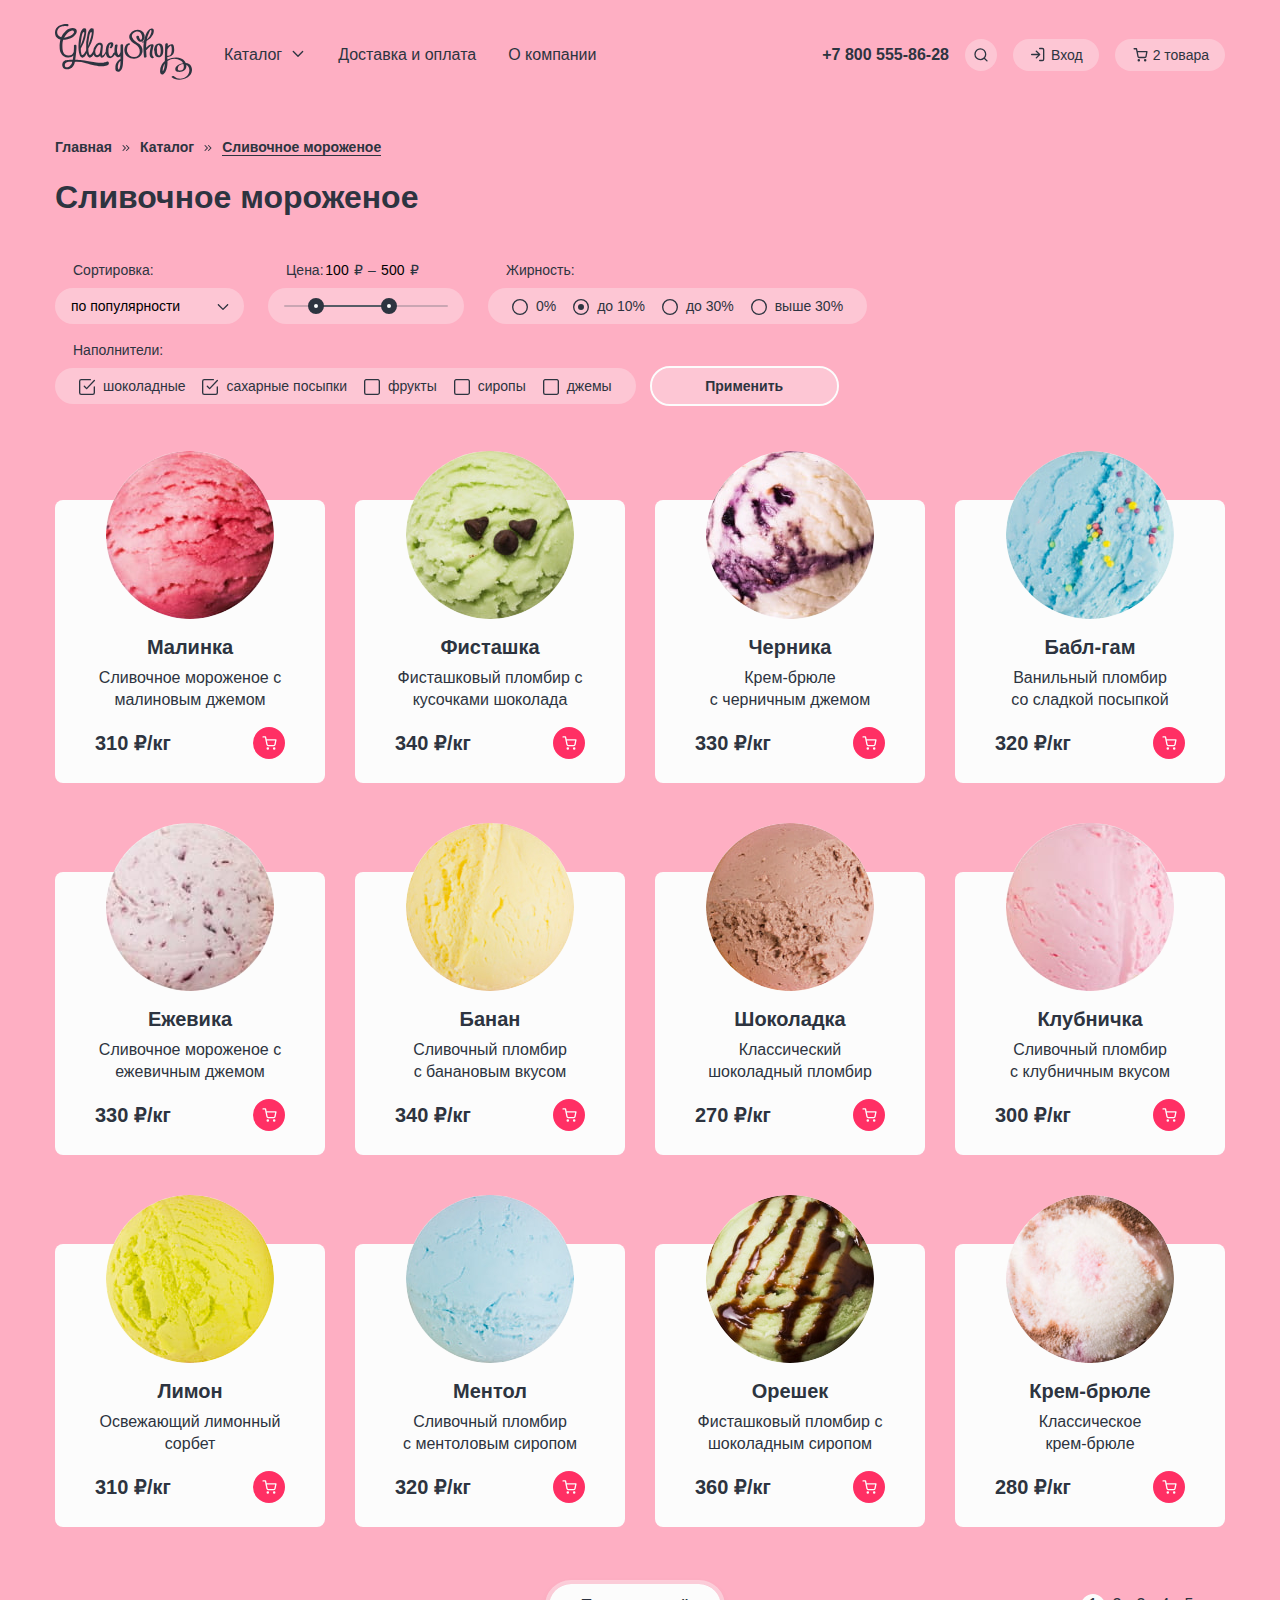
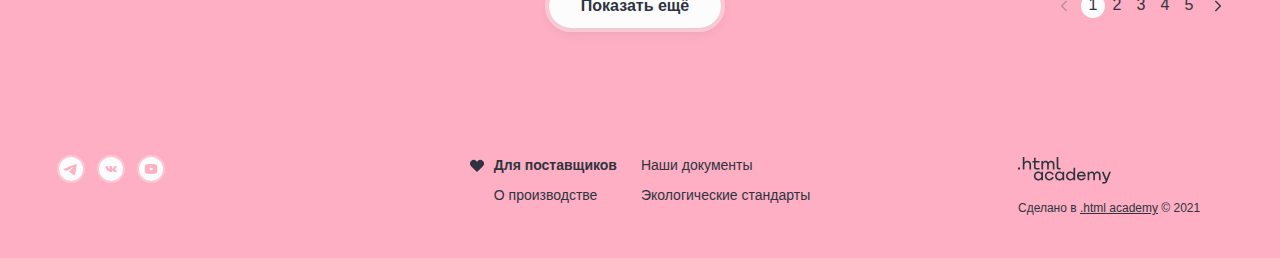
==== commit 21e98d6d: "Merge pull request #10 from Sigrdriva/master" ====
--- a/catalog.html
+++ b/catalog.html
@@ -8,6 +8,7 @@
   </head>
 
   <body>
+
     <header class="page-header">
       <nav class="navigation">
         <a class="navigation-link logo" href="index.html">
@@ -22,16 +23,18 @@
                 viewBox="0 0 16 17" fill="none">
                 <path fill-rule="evenodd" clip-rule="evenodd"
                   d="M3.8 7.05a.67.67 0 1 0-.93.95l4.66 4.66a.66.66 0 0 0 .95 0L13.14 8a.67.67 0 0 0-.94-.95L8 11.25l-4.2-4.2Z"
-                  fill="#2D3440" />
+                  fill="currentColor" />
               </svg>
             </a>
-            <ul class="navigation-catalog-select visually-hidden">
-              <li class="catalog-select-item"><span class="novelties">Новинки</span></li>
-              <li class="catalog-select-item">Сливочное</li>
-              <li class="catalog-select-item">Щербеты</li>
-              <li class="catalog-select-item">Фруктовый лед</li>
-              <li class="catalog-select-item">Мелорин</li>
-            </ul>
+            <div class="popover popover-catalog">
+              <ul class="navigation-catalog-select">
+                <li class="catalog-select-item novelties-item"><a href="catalog.html" class="novelties">Новинки</a></li>
+                <li class="catalog-select-item"><a href="#">Сливочное</a></li>
+                <li class="catalog-select-item"><a href="#">Щербеты</a></li>
+                <li class="catalog-select-item"><a href="#">Фруктовый лед</a></li>
+                <li class="catalog-select-item"><a href="#">Мелорин</a></li>
+              </ul>
+            </div>
           </li>
           <li class="navigation-item">
             <a class="navigation-link" href="deliver.html">Доставка и оплата</a>
@@ -48,29 +51,105 @@
           <li class="navigation-item">
             <a class="navigation-link" href="#">
               <svg class="navigation-icon" aria-hidden="true" focusable="false" width="14" height="14" fill="none">
-                <path fill="#2D3440" fill-rule="evenodd"
+                <path fill="currentColor" fill-rule="evenodd"
                   d="M1.663 6.188a4.667 4.667 0 1 1 8.028 3.237.673.673 0 0 0-.123.124 4.667 4.667 0 0 1-7.904-3.361Zm8.412 4.688a5.975 5.975 0 0 1-3.745 1.312 6 6 0 1 1 6-6 5.975 5.975 0 0 1-1.312 3.745l2.45 2.45a.667.667 0 0 1 0 .943.667.667 0 0 1-.943 0l-2.45-2.45Z"
                   clip-rule="evenodd" />
               </svg>
               <span class="visually-hidden">Поиск</span></a>
+            <div class="popover popover-search">
+              <form class="search-form" action="https://echo.htmlacademy.ru/" method="post">
+                <input class="search-form-field field" type="text" id="search-login" name="search-login"
+                  placeholder="Поиск по сайту">
+              </form>
+            </div>
           </li>
           <li class="navigation-item">
             <a class="navigation-link navigation-link-text" href="#">
               <svg class="navigation-icon" aria-hidden="true" focusable="false" width="14" height="15" fill="none">
-                <path fill="#2D3440" fill-rule="evenodd"
+                <path fill="currentColor" fill-rule="evenodd"
                   d="M8 1.525a.667.667 0 0 1 .667-.667h2.666a2 2 0 0 1 2 2v9.333a2 2 0 0 1-2 2H8.667a.667.667 0 0 1 0-1.333h2.666a.667.667 0 0 0 .667-.667V2.858a.666.666 0 0 0-.667-.667H8.667A.667.667 0 0 1 8 1.525ZM4.862 3.72a.667.667 0 0 1 .943 0l3.329 3.329a.673.673 0 0 1 .129.177.664.664 0 0 1 .07.299.664.664 0 0 1-.2.476l-3.328 3.328a.667.667 0 1 1-.943-.942L7.057 8.19H.667a.667.667 0 1 1 0-1.333h6.39L4.862 4.663a.667.667 0 0 1 0-.943Z"
                   clip-rule="evenodd" />
               </svg>
               Вход</a>
+            <div class="popover popover-enter">
+              <div class="popover-content">
+                <h2 class="popover-title">Личный кабинет</h2>
+                <form class="auth-form" action="https://echo.htmlacademy.ru/" method="post">
+                  <p class="field-group">
+                    <label class="visually-hidden" for="auth-login">Логин</label>
+                    <input class="auth-form-field field" type="text" id="auth-login" name="auth-login"
+                      placeholder="email@example.com">
+                  </p>
+                  <p class="field-group">
+                    <label class="visually-hidden" for="auth-password">Пароль</label>
+                    <input class="auth-form-field field" type="password" id="auth-password" name="auth-password"
+                      placeholder="&#x25CF;&#x25CF;&#x25CF;&#x25CF;&#x25CF;&#x25CF;">
+                  </p>
+                  <div class="field-group auth-form-user-options">
+                    <button class="button popover-cart-button" type="submit">Войти</button>
+                    <a class="auth-form-recovery auth-form-link" href="#">Забыли пароль?</a>
+                    <a class="auth-form-register auth-form-link" href="#">Регистрация</a>
+                  </div>
+                </form>
+              </div>
+            </div>
           </li>
           <li class="navigation-item">
             <a class="navigation-link navigation-link-text" href="#">
               <svg class="navigation-icon" aria-hidden="true" focusable="false" width="15" height="14" fill="none">
-                <path fill="#2D3440" fill-rule="evenodd"
+                <path fill="currentColor" fill-rule="evenodd"
                   d="M1.167.108a.667.667 0 1 0 0 1.333h1.77l.468 2.336a.664.664 0 0 0 .011.053l.967 4.833a1.826 1.826 0 0 0 1.819 1.47h5.62a1.826 1.826 0 0 0 1.819-1.47l.001-.005.927-4.861a.667.667 0 0 0-.655-.792H4.611L4.138.644a.667.667 0 0 0-.654-.536H1.167ZM5.69 8.402l-.813-4.064h8.23l-.775 4.067a.492.492 0 0 1-.492.395H6.183a.492.492 0 0 1-.492-.397Zm-1.134 3.961a1.246 1.246 0 1 1 2.492 0 1.246 1.246 0 0 1-2.492 0Zm6.374 0a1.246 1.246 0 1 1 2.491 0 1.246 1.246 0 0 1-2.491 0Z"
                   clip-rule="evenodd" />
               </svg>
               2 товара</a>
+            <div class="popover popover-cart">
+              <div class="popover-content">
+                <h2 class="popover-title">Корзина</h2>
+                <ul class="cart-items-list">
+                  <li class="cart-item">
+                    <div class="cart-item-wrapper">
+                      <img class="cart-item-image" src="images/catalog/ice-cream/raspberry.jpg" width="46" height="46"
+                        alt="Мороженое 'Малинка'">
+                      <p class="cart-item-title">Малинка</p>
+                      <p class="cart-item-subtitle">1 кг х 310 ₽</p>
+                    </div>
+                    <p class="cart-item-price">310 ₽</p>
+                    <button type="button" class="cart-item-button button">
+                      <svg width="16" height="16" fill="none" viewBox="0 0 16 16">
+                        <path fill="currentColor" fill-rule="evenodd"
+                          d="M12.803 4.138a.667.667 0 1 0-.943-.943L8 7.056l-3.862-3.86a.667.667 0 1 0-.943.942L7.056 8l-3.86 3.861a.667.667 0 1 0 .942.943L8 8.942l3.861 3.861a.667.667 0 1 0 .943-.943L8.942 8l3.861-3.862Z"
+                          clip-rule="evenodd" />
+                      </svg>
+                      <span class="visually-hidden">Удалить из корзины</span>
+                    </button>
+                  </li>
+                  <li class="cart-item">
+                    <div class="cart-item-wrapper">
+                      <img class="cart-item-image" src="images/catalog/ice-cream/bubble-gum.jpg" width="46" height="46"
+                        alt="Мороженое 'Бабл-гам'">
+                      <p class="cart-item-title">Бабл-гам</p>
+                      <p class="cart-item-subtitle">1,5 кг х 320 ₽</p>
+                    </div>
+                    <p class="cart-item-price">480 ₽</p>
+                    <button type="button" class="cart-item-button button">
+                      <svg width="16" height="16" fill="none" viewBox="0 0 16 16">
+                        <path fill="currentColor" fill-rule="evenodd"
+                          d="M12.803 4.138a.667.667 0 1 0-.943-.943L8 7.056l-3.862-3.86a.667.667 0 1 0-.943.942L7.056 8l-3.86 3.861a.667.667 0 1 0 .942.943L8 8.942l3.861 3.861a.667.667 0 1 0 .943-.943L8.942 8l3.861-3.862Z"
+                          clip-rule="evenodd" />
+                      </svg>
+                      <span class="visually-hidden">Удалить из корзины</span>
+                    </button>
+                  </li>
+                </ul>
+                <div class="popover-footer">
+                  <button class="button popover-cart-button" type="submit">Оформить заказ</button>
+                  <p class="popover-footer-price">Итого: 790 ₽</p>
+                </div>
+              </div>
+            </div>
+            <div class="popover popover-cart popover-cart-empty">
+              <h2 class="popover-title">Ваша корзина пока пуста</h2>
+            </div>
           </li>
         </ul>
       </nav>
@@ -87,7 +166,7 @@
               <a class="breadcrumbs-link" href="#">Каталог</a>
             </li>
             <li class="breadcrumbs-item">
-              <a class="breadcrumbs-link breadcrumbs-current">Сливочное мороженое</a>
+              <a class="breadcrumbs-link">Сливочное мороженое</a>
             </li>
           </ul>
           <h1 class="inner-header-title">Сливочное мороженое</h1>
@@ -96,39 +175,106 @@
         <section class="catalog-products">
           <h2 class="visually-hidden">Список товаров с фильтрами</h2>
           <form class="catalog-filter" action="https://echo.htmlacademy.ru/" method="get">
-            <fieldset class="catalog-filter-sorting">
+            <fieldset class="catalog-filter-group">
               <legend class="catalog-filter-title">Сортировка:</legend>
               <select class="select-control" aria-label="Сортировка">
                 <option value="popular">по популярности</option>
                 <option value="price">по цене</option>
               </select>
             </fieldset>
-            <h3 class="catalog-filter-title">Цена: 100 ₽ – 500 ₽</h3>
+            <fieldset class="catalog-filter-group">
+              <legend class="catalog-filter-title">Цена:</legend>
+              <div class="range">
+                <div class="range-wrapper-inputs">
+                  <label class="catalog-filter-label">
+                    <input class="range-input" type="number" value="100" name="min-price"> ₽
+                  </label>
+                  <label class="catalog-filter-label">
+                    &#8211;<input class="range-input" type="number" value="500" name="max-price"> ₽
+                  </label>
+                </div>
+                <div class="range-wrapper">
+                  <div class="range-scale">
+                    <div class="range-bar" style="left: 32px; width: 72px">
+                      <button class="range-toggle toggle-min">
+                        <span class="visually-hidden">Изменить минимальную цену.</span>
+                      </button>
+                      <button class="range-toggle toggle-max">
+                        <span class="visually-hidden">Изменить максимальную цену.</span>
+                      </button>
+                    </div>
+                  </div>
+                </div>
+              </div>
+            </fieldset>
             <fieldset class="catalog-filter-group">
               <legend class="catalog-filter-title">Жирность:</legend>
               <ul class="catalog-filter-list">
                 <li class="catalog-filter-item">
                   <label class="control">
-                    <input class="control-input" type="radio" name="product-group" value="percent-0">
-                    0%
-                  </label>
-                </li>
-                <li class="catalog-filter-item">
-                  <label class="control">
-                    <input class="control-input" type="radio" name="product-group" value="to-10-persent" checked>
-                    до 10%
-                  </label>
-                </li>
-                <li class="catalog-filter-item">
-                  <label class="control">
-                    <input class="control-input" type="radio" name="product-group" value="to-30-persent">
-                    до 30%
-                  </label>
-                </li>
-                <li class="catalog-filter-item">
-                  <label class="control">
-                    <input class="control-input" type="radio" name="product-group" value="over-30-persent">
-                    выше 30%
+                    <input class="visually-hidden control-input" type="radio" name="product-group" value="percent-0">
+                    <svg class="control-mark control-mark-checked" width="16" height="16" viewBox="0 0 16 16"
+                      fill="none">
+                      <path fill-rule="evenodd" clip-rule="evenodd"
+                        d="M14.67 8A6.67 6.67 0 1 1 1.33 8a6.67 6.67 0 0 1 13.34 0ZM8 16A8 8 0 1 0 8 0a8 8 0 0 0 0 16Zm0-5a3 3 0 1 0 0-6 3 3 0 0 0 0 6Z" />
+                    </svg>
+                    <svg class="control-mark control-mark-nochecked" width="16" height="16" viewBox="0 0 16 16"
+                      fill="none">
+                      <path fill-rule="evenodd" clip-rule="evenodd"
+                        d="M8 1.33a6.67 6.67 0 0 0 0 13.34A6.67 6.67 0 0 0 8 1.33ZM8 16A8 8 0 1 1 8 0a8 8 0 0 1 0 16Z" />
+                    </svg>
+                    <span class="control-label">0%</span>
+                  </label>
+                </li>
+                <li class="catalog-filter-item">
+                  <label class="control">
+                    <input class=" visually-hidden control-input" type="radio" name="product-group"
+                      value="to-10-persent" checked>
+                    <svg class="control-mark control-mark-checked" width="16" height="16" viewBox="0 0 16 16"
+                      fill="none">
+                      <path fill-rule="evenodd" clip-rule="evenodd"
+                        d="M14.67 8A6.67 6.67 0 1 1 1.33 8a6.67 6.67 0 0 1 13.34 0ZM8 16A8 8 0 1 0 8 0a8 8 0 0 0 0 16Zm0-5a3 3 0 1 0 0-6 3 3 0 0 0 0 6Z" />
+                    </svg>
+                    <svg class="control-mark control-mark-nochecked" width="16" height="16" viewBox="0 0 16 16"
+                      fill="none">
+                      <path fill-rule="evenodd" clip-rule="evenodd"
+                        d="M8 1.33a6.67 6.67 0 0 0 0 13.34A6.67 6.67 0 0 0 8 1.33ZM8 16A8 8 0 1 1 8 0a8 8 0 0 1 0 16Z" />
+                    </svg>
+                    <span class="control-label">до 10%</span>
+                  </label>
+                </li>
+                <li class="catalog-filter-item">
+                  <label class="control">
+                    <input class=" visually-hidden control-input" type="radio" name="product-group"
+                      value="to-30-persent">
+                    <svg class="control-mark control-mark-checked" width="16" height="16" viewBox="0 0 16 16"
+                      fill="none">
+                      <path fill-rule="evenodd" clip-rule="evenodd"
+                        d="M14.67 8A6.67 6.67 0 1 1 1.33 8a6.67 6.67 0 0 1 13.34 0ZM8 16A8 8 0 1 0 8 0a8 8 0 0 0 0 16Zm0-5a3 3 0 1 0 0-6 3 3 0 0 0 0 6Z" />
+                    </svg>
+                    <svg class="control-mark control-mark-nochecked" width="16" height="16" viewBox="0 0 16 16"
+                      fill="none">
+                      <path fill-rule="evenodd" clip-rule="evenodd"
+                        d="M8 1.33a6.67 6.67 0 0 0 0 13.34A6.67 6.67 0 0 0 8 1.33ZM8 16A8 8 0 1 1 8 0a8 8 0 0 1 0 16Z" />
+                    </svg>
+                    <span class="control-label">до 30%</span>
+                  </label>
+                </li>
+                <li class="catalog-filter-item">
+                  <label class="control">
+                    <input class="visually-hidden control-input" type="radio" name="product-group"
+                      value="over-30-persent">
+                    <svg class="control-mark control-mark-checked" width="16" height="16" viewBox="0 0 16 16"
+                      fill="none">
+                      <path fill-rule="evenodd" clip-rule="evenodd"
+                        d="M14.67 8A6.67 6.67 0 1 1 1.33 8a6.67 6.67 0 0 1 13.34 0ZM8 16A8 8 0 1 0 8 0a8 8 0 0 0 0 16Zm0-5a3 3 0 1 0 0-6 3 3 0 0 0 0 6Z" />
+                    </svg>
+                    <svg class="control-mark control-mark-nochecked" width="16" height="16" viewBox="0 0 16 16"
+                      fill="none">
+                      <path fill-rule="evenodd" clip-rule="evenodd"
+                        d="M8 1.33a6.67 6.67 0 0 0 0 13.34A6.67 6.67 0 0 0 8 1.33ZM8 16A8 8 0 1 1 8 0a8 8 0 0 1 0 16Z" />
+                    </svg>
+                    <span class="control-label">выше 30%</span>
                   </label>
                 </li>
               </ul>
@@ -138,32 +284,82 @@
               <ul class="catalog-filter-list">
                 <li class="catalog-filter-item">
                   <label class="control">
-                    <input class="control-input" type="checkbox" name="choco" checked>
-                    шоколадные
-                  </label>
-                </li>
-                <li class="catalog-filter-item">
-                  <label class="control">
-                    <input class="control-input" type="checkbox" name="sugar" checked>
-                    сахарные посыпки
-                  </label>
-                </li>
-                <li class="catalog-filter-item">
-                  <label class="control">
-                    <input class="control-input" type="checkbox" name="fruit">
-                    фрукты
-                  </label>
-                </li>
-                <li class="catalog-filter-item">
-                  <label class="control">
-                    <input class="control-input" type="checkbox" name="syrup">
-                    сиропы
-                  </label>
-                </li>
-                <li class="catalog-filter-item">
-                  <label class="control">
-                    <input class="control-input" type="checkbox" name="jam">
-                    джемы
+                    <input class="visually-hidden control-input" type="checkbox" name="choco" checked>
+                    <svg class="control-mark control-mark-checked" width="16" height="16" viewBox="0 0 16 16"
+                      fill="none">
+                      <path fill-rule="evenodd" clip-rule="evenodd"
+                        d="M1.62 1.62a.96.96 0 0 1 .68-.29h8.95a.67.67 0 1 0 0-1.33H2.3A2.3 2.3 0 0 0 0 2.3v11.4A2.3 2.3 0 0 0 2.3 16h11.4a2.3 2.3 0 0 0 2.3-2.3V8a.67.67 0 0 0-1.34 0v5.7a.96.96 0 0 1-.96.97H2.3a.96.96 0 0 1-.97-.97V2.3c0-.26.1-.5.29-.68Zm14.2.32a.67.67 0 1 0-.97-.92L7.6 8.66 5.78 6.73a.67.67 0 0 0-.97.91l2.32 2.45a.67.67 0 0 0 .97 0l7.72-8.15Z" />
+                    </svg>
+                    <svg class="control-mark control-mark-nochecked" width="16" height="16" viewBox="0 0 16 16"
+                      fill="none">
+                      <path fill-rule="evenodd" clip-rule="evenodd"
+                        d="M1.62 1.62a.96.96 0 0 1 .68-.29h11.4c.24 0 .34.03.4.06a1 1 0 0 1 .28.23c.21.2.29.43.29.68V13.7a.96.96 0 0 1-.97.96H2.3a.96.96 0 0 1-.97-.96V2.3c0-.26.1-.5.29-.68Zm14.22 12.92A2.3 2.3 0 0 1 13.7 16H2.3A2.3 2.3 0 0 1 0 13.7V2.3A2.3 2.3 0 0 1 1.46.16c.11-.1.27-.16.43-.16H13.7c.34 0 .65.04.94.17.28.12.5.31.69.5.48.48.67 1.06.67 1.63v11.8c0 .18-.06.33-.16.44Z" />
+                    </svg>
+                    <span class="control-label">шоколадные</span>
+                  </label>
+                </li>
+                <li class="catalog-filter-item">
+                  <label class="control">
+                    <input class="visually-hidden control-input" type="checkbox" name="sugar" checked>
+                    <svg class="control-mark control-mark-checked" width="16" height="16" viewBox="0 0 16 16"
+                      fill="none">
+                      <path fill-rule="evenodd" clip-rule="evenodd"
+                        d="M1.62 1.62a.96.96 0 0 1 .68-.29h8.95a.67.67 0 1 0 0-1.33H2.3A2.3 2.3 0 0 0 0 2.3v11.4A2.3 2.3 0 0 0 2.3 16h11.4a2.3 2.3 0 0 0 2.3-2.3V8a.67.67 0 0 0-1.34 0v5.7a.96.96 0 0 1-.96.97H2.3a.96.96 0 0 1-.97-.97V2.3c0-.26.1-.5.29-.68Zm14.2.32a.67.67 0 1 0-.97-.92L7.6 8.66 5.78 6.73a.67.67 0 0 0-.97.91l2.32 2.45a.67.67 0 0 0 .97 0l7.72-8.15Z" />
+                    </svg>
+                    <svg class="control-mark control-mark-nochecked" width="16" height="16" viewBox="0 0 16 16"
+                      fill="none">
+                      <path fill-rule="evenodd" clip-rule="evenodd"
+                        d="M1.62 1.62a.96.96 0 0 1 .68-.29h11.4c.24 0 .34.03.4.06a1 1 0 0 1 .28.23c.21.2.29.43.29.68V13.7a.96.96 0 0 1-.97.96H2.3a.96.96 0 0 1-.97-.96V2.3c0-.26.1-.5.29-.68Zm14.22 12.92A2.3 2.3 0 0 1 13.7 16H2.3A2.3 2.3 0 0 1 0 13.7V2.3A2.3 2.3 0 0 1 1.46.16c.11-.1.27-.16.43-.16H13.7c.34 0 .65.04.94.17.28.12.5.31.69.5.48.48.67 1.06.67 1.63v11.8c0 .18-.06.33-.16.44Z" />
+                    </svg>
+                    <span class="control-label">сахарные посыпки</span>
+                  </label>
+                </li>
+                <li class="catalog-filter-item">
+                  <label class="control">
+                    <input class="visually-hidden control-input" type="checkbox" name="fruit">
+                    <svg class="control-mark control-mark-checked" width="16" height="16" viewBox="0 0 16 16"
+                      fill="none">
+                      <path fill-rule="evenodd" clip-rule="evenodd"
+                        d="M1.62 1.62a.96.96 0 0 1 .68-.29h8.95a.67.67 0 1 0 0-1.33H2.3A2.3 2.3 0 0 0 0 2.3v11.4A2.3 2.3 0 0 0 2.3 16h11.4a2.3 2.3 0 0 0 2.3-2.3V8a.67.67 0 0 0-1.34 0v5.7a.96.96 0 0 1-.96.97H2.3a.96.96 0 0 1-.97-.97V2.3c0-.26.1-.5.29-.68Zm14.2.32a.67.67 0 1 0-.97-.92L7.6 8.66 5.78 6.73a.67.67 0 0 0-.97.91l2.32 2.45a.67.67 0 0 0 .97 0l7.72-8.15Z" />
+                    </svg>
+                    <svg class="control-mark control-mark-nochecked" width="16" height="16" viewBox="0 0 16 16"
+                      fill="none">
+                      <path fill-rule="evenodd" clip-rule="evenodd"
+                        d="M1.62 1.62a.96.96 0 0 1 .68-.29h11.4c.24 0 .34.03.4.06a1 1 0 0 1 .28.23c.21.2.29.43.29.68V13.7a.96.96 0 0 1-.97.96H2.3a.96.96 0 0 1-.97-.96V2.3c0-.26.1-.5.29-.68Zm14.22 12.92A2.3 2.3 0 0 1 13.7 16H2.3A2.3 2.3 0 0 1 0 13.7V2.3A2.3 2.3 0 0 1 1.46.16c.11-.1.27-.16.43-.16H13.7c.34 0 .65.04.94.17.28.12.5.31.69.5.48.48.67 1.06.67 1.63v11.8c0 .18-.06.33-.16.44Z" />
+                    </svg>
+                    <span class="control-label">фрукты</span>
+                  </label>
+                </li>
+                <li class="catalog-filter-item">
+                  <label class="control">
+                    <input class="visually-hidden control-input" type="checkbox" name="syrup">
+                    <svg class="control-mark control-mark-checked" width="16" height="16" viewBox="0 0 16 16"
+                      fill="none">
+                      <path fill-rule="evenodd" clip-rule="evenodd"
+                        d="M1.62 1.62a.96.96 0 0 1 .68-.29h8.95a.67.67 0 1 0 0-1.33H2.3A2.3 2.3 0 0 0 0 2.3v11.4A2.3 2.3 0 0 0 2.3 16h11.4a2.3 2.3 0 0 0 2.3-2.3V8a.67.67 0 0 0-1.34 0v5.7a.96.96 0 0 1-.96.97H2.3a.96.96 0 0 1-.97-.97V2.3c0-.26.1-.5.29-.68Zm14.2.32a.67.67 0 1 0-.97-.92L7.6 8.66 5.78 6.73a.67.67 0 0 0-.97.91l2.32 2.45a.67.67 0 0 0 .97 0l7.72-8.15Z" />
+                    </svg>
+                    <svg class="control-mark control-mark-nochecked" width="16" height="16" viewBox="0 0 16 16"
+                      fill="none">
+                      <path fill-rule="evenodd" clip-rule="evenodd"
+                        d="M1.62 1.62a.96.96 0 0 1 .68-.29h11.4c.24 0 .34.03.4.06a1 1 0 0 1 .28.23c.21.2.29.43.29.68V13.7a.96.96 0 0 1-.97.96H2.3a.96.96 0 0 1-.97-.96V2.3c0-.26.1-.5.29-.68Zm14.22 12.92A2.3 2.3 0 0 1 13.7 16H2.3A2.3 2.3 0 0 1 0 13.7V2.3A2.3 2.3 0 0 1 1.46.16c.11-.1.27-.16.43-.16H13.7c.34 0 .65.04.94.17.28.12.5.31.69.5.48.48.67 1.06.67 1.63v11.8c0 .18-.06.33-.16.44Z" />
+                    </svg>
+                    <span class="control-label">сиропы</span>
+                  </label>
+                </li>
+                <li class="catalog-filter-item">
+                  <label class="control">
+                    <input class="visually-hidden control-input" type="checkbox" name="jam">
+                    <svg class="control-mark control-mark-checked" width="16" height="16" viewBox="0 0 16 16"
+                      fill="none">
+                      <path fill-rule="evenodd" clip-rule="evenodd"
+                        d="M1.62 1.62a.96.96 0 0 1 .68-.29h8.95a.67.67 0 1 0 0-1.33H2.3A2.3 2.3 0 0 0 0 2.3v11.4A2.3 2.3 0 0 0 2.3 16h11.4a2.3 2.3 0 0 0 2.3-2.3V8a.67.67 0 0 0-1.34 0v5.7a.96.96 0 0 1-.96.97H2.3a.96.96 0 0 1-.97-.97V2.3c0-.26.1-.5.29-.68Zm14.2.32a.67.67 0 1 0-.97-.92L7.6 8.66 5.78 6.73a.67.67 0 0 0-.97.91l2.32 2.45a.67.67 0 0 0 .97 0l7.72-8.15Z" />
+                    </svg>
+                    <svg class="control-mark control-mark-nochecked" width="16" height="16" viewBox="0 0 16 16"
+                      fill="none">
+                      <path fill-rule="evenodd" clip-rule="evenodd"
+                        d="M1.62 1.62a.96.96 0 0 1 .68-.29h11.4c.24 0 .34.03.4.06a1 1 0 0 1 .28.23c.21.2.29.43.29.68V13.7a.96.96 0 0 1-.97.96H2.3a.96.96 0 0 1-.97-.96V2.3c0-.26.1-.5.29-.68Zm14.22 12.92A2.3 2.3 0 0 1 13.7 16H2.3A2.3 2.3 0 0 1 0 13.7V2.3A2.3 2.3 0 0 1 1.46.16c.11-.1.27-.16.43-.16H13.7c.34 0 .65.04.94.17.28.12.5.31.69.5.48.48.67 1.06.67 1.63v11.8c0 .18-.06.33-.16.44Z" />
+                    </svg>
+                    <span class="control-label">джемы</span>
                   </label>
                 </li>
               </ul>
@@ -227,7 +423,7 @@
               <a class="product-card-link" href="">
                 <h3 class="product-card-title">Черника</h3>
               </a>
-              <p class="product-card-description">Крем-брюле с черничным джемом</p>
+              <p class="product-card-description">Крем-брюле <br> с черничным джемом</p>
               <div class="card-price-wrapper">
                 <b class="product-card-price">330 ₽/<span>кг</span></b>
                 <a class="product-card-button" href="#">
@@ -250,7 +446,7 @@
               <a class="product-card-link" href="">
                 <h3 class="product-card-title">Бабл-гам</h3>
               </a>
-              <p class="product-card-description">Ванильный пломбир со сладкой посыпкой</p>
+              <p class="product-card-description">Ванильный пломбир <br> со сладкой посыпкой</p>
               <div class="card-price-wrapper">
                 <b class="product-card-price">320 ₽/<span>кг</span></b>
                 <a class="product-card-button" href="#">
@@ -296,7 +492,7 @@
               <a class="product-card-link" href="">
                 <h3 class="product-card-title">Банан</h3>
               </a>
-              <p class="product-card-description">Сливочный пломбир с банановым вкусом</p>
+              <p class="product-card-description">Сливочный пломбир <br> с банановым вкусом</p>
               <div class="card-price-wrapper">
                 <b class="product-card-price">340 ₽/<span>кг</span></b>
                 <a class="product-card-button" href="#">
@@ -342,7 +538,7 @@
               <a class="product-card-link" href="">
                 <h3 class="product-card-title">Клубничка</h3>
               </a>
-              <p class="product-card-description">Сливочный пломбир с клубничным вкусом</p>
+              <p class="product-card-description">Сливочный пломбир <br> с клубничным вкусом</p>
               <div class="card-price-wrapper">
                 <b class="product-card-price">300 ₽/<span>кг</span></b>
                 <a class="product-card-button" href="#">
@@ -388,7 +584,7 @@
               <a class="product-card-link" href="">
                 <h3 class="product-card-title">Ментол</h3>
               </a>
-              <p class="product-card-description">Сливочный пломбир с ментоловым сиропом</p>
+              <p class="product-card-description">Сливочный пломбир <br> с ментоловым сиропом</p>
               <div class="card-price-wrapper">
                 <b class="product-card-price">320 ₽/<span>кг</span></b>
                 <a class="product-card-button" href="#">
@@ -434,7 +630,7 @@
               <a class="product-card-link" href="">
                 <h3 class="product-card-title">Крем-брюле</h3>
               </a>
-              <p class="product-card-description">Классическое крем-брюле</p>
+              <p class="product-card-description">Классическое <br> крем-брюле</p>
               <div class="card-price-wrapper">
                 <b class="product-card-price">280 ₽/<span>кг</span></b>
                 <a class="product-card-button" href="#">
@@ -492,8 +688,7 @@
                 <svg class="social-icon" aria-hidden="true" focusable="false" width="24" height="24" viewBox="0 0 24 24"
                   fill="none">
                   <path fill-rule="evenodd" clip-rule="evenodd"
-                    d="M24 12a12 12 0 1 1-24 0 12 12 0 0 1 24 0ZM12.43 8.86c-1.17.48-3.5 1.49-7 3.01-.57.23-.86.45-.9.67-.04.36.42.5 1.04.7l.27.08c.6.2 1.43.44 1.86.45.39 0 .82-.16 1.3-.48 3.27-2.21 4.96-3.33 5.06-3.35.08-.02.18-.04.25.02.07.07.07.18.06.22-.05.19-1.84 1.86-2.77 2.72a28.24 28.24 0 0 0-.82.79c-.57.54-1 .96.02 1.63.5.32.89.59 1.28.85a88.77 88.77 0 0 0 1.8 1.23c.5.35.95.67 1.5.62.32-.03.65-.33.82-1.23.4-2.13 1.18-6.73 1.36-8.63.01-.16 0-.31-.02-.47a.5.5 0 0 0-.17-.33.78.78 0 0 0-.46-.14c-.46.01-1.15.25-4.48 1.64Z"
-                    fill="#FCFCFC" />
+                    d="M24 12a12 12 0 1 1-24 0 12 12 0 0 1 24 0ZM12.43 8.86c-1.17.48-3.5 1.49-7 3.01-.57.23-.86.45-.9.67-.04.36.42.5 1.04.7l.27.08c.6.2 1.43.44 1.86.45.39 0 .82-.16 1.3-.48 3.27-2.21 4.96-3.33 5.06-3.35.08-.02.18-.04.25.02.07.07.07.18.06.22-.05.19-1.84 1.86-2.77 2.72a28.24 28.24 0 0 0-.82.79c-.57.54-1 .96.02 1.63.5.32.89.59 1.28.85a88.77 88.77 0 0 0 1.8 1.23c.5.35.95.67 1.5.62.32-.03.65-.33.82-1.23.4-2.13 1.18-6.73 1.36-8.63.01-.16 0-.31-.02-.47a.5.5 0 0 0-.17-.33.78.78 0 0 0-.46-.14c-.46.01-1.15.25-4.48 1.64Z" />
                 </svg>
                 <span class="visually-hidden">Телеграм</span>
               </a>
@@ -503,8 +698,7 @@
                 <svg class="social-icon" aria-hidden="true" focusable="false" width="24" height="24" viewBox="0 0 24 24"
                   fill="none">
                   <path fill-rule="evenodd" clip-rule="evenodd"
-                    d="M24 12a12 12 0 1 1-24 0 12 12 0 0 1 24 0Zm-11.41 2.97h-.72s-1.58.09-2.98-1.18C7.37 12.4 6.03 9.65 6.03 9.65s-.07-.18 0-.27c.1-.1.36-.1.36-.1l1.72-.01s.16.02.27.1c.1.05.15.17.15.17s.28.61.65 1.17c.71 1.08 1.05 1.32 1.29 1.2.35-.16.25-1.53.25-1.53s0-.5-.18-.71c-.14-.17-.41-.22-.53-.24-.1-.01.06-.2.26-.3.31-.13.86-.13 1.5-.13.5 0 .65.03.84.07.46.1.44.41.41 1.08l-.02.7v.18c-.01.34-.02.73.23.88.13.07.45 0 1.26-1.19.38-.56.66-1.23.66-1.23s.07-.12.16-.17c.1-.05.24-.04.24-.04h1.8s.54-.06.63.15c.1.23-.2.75-.94 1.61-.7.82-1.03 1.12-1 1.38.01.2.23.38.66.72.89.73 1.13 1.1 1.18 1.2l.01.01c.4.58-.44.62-.44.62l-1.6.02s-.34.06-.8-.2a3.94 3.94 0 0 1-.69-.6c-.33-.34-.65-.66-.91-.58-.45.12-.44.96-.44.96s0 .18-.1.28c-.1.1-.32.12-.32.12Z"
-                    fill="#FCFCFC" />
+                    d="M24 12a12 12 0 1 1-24 0 12 12 0 0 1 24 0Zm-11.41 2.97h-.72s-1.58.09-2.98-1.18C7.37 12.4 6.03 9.65 6.03 9.65s-.07-.18 0-.27c.1-.1.36-.1.36-.1l1.72-.01s.16.02.27.1c.1.05.15.17.15.17s.28.61.65 1.17c.71 1.08 1.05 1.32 1.29 1.2.35-.16.25-1.53.25-1.53s0-.5-.18-.71c-.14-.17-.41-.22-.53-.24-.1-.01.06-.2.26-.3.31-.13.86-.13 1.5-.13.5 0 .65.03.84.07.46.1.44.41.41 1.08l-.02.7v.18c-.01.34-.02.73.23.88.13.07.45 0 1.26-1.19.38-.56.66-1.23.66-1.23s.07-.12.16-.17c.1-.05.24-.04.24-.04h1.8s.54-.06.63.15c.1.23-.2.75-.94 1.61-.7.82-1.03 1.12-1 1.38.01.2.23.38.66.72.89.73 1.13 1.1 1.18 1.2l.01.01c.4.58-.44.62-.44.62l-1.6.02s-.34.06-.8-.2a3.94 3.94 0 0 1-.69-.6c-.33-.34-.65-.66-.91-.58-.45.12-.44.96-.44.96s0 .18-.1.28c-.1.1-.32.12-.32.12Z" />
                 </svg>
                 <span class="visually-hidden">ВКонтакте</span>
               </a>
@@ -514,8 +708,7 @@
                 <svg class="social-icon" aria-hidden="true" focusable="false" width="24" height="24" viewBox="0 0 24 24"
                   fill="none">
                   <path
-                    d="m14 11.8-2.8-1.32c-.25-.11-.45.01-.45.29v2.46c0 .28.2.4.45.29L14 12.2c.25-.12.25-.3 0-.42ZM12 0a12 12 0 1 0 0 24 12 12 0 0 0 0-24Zm0 16.88c-6.14 0-6.25-.56-6.25-4.88s.1-4.88 6.25-4.88c6.14 0 6.25.56 6.25 4.88s-.1 4.88-6.25 4.88Z"
-                    fill="#FCFCFC" />
+                    d="m14 11.8-2.8-1.32c-.25-.11-.45.01-.45.29v2.46c0 .28.2.4.45.29L14 12.2c.25-.12.25-.3 0-.42ZM12 0a12 12 0 1 0 0 24 12 12 0 0 0 0-24Zm0 16.88c-6.14 0-6.25-.56-6.25-4.88s.1-4.88 6.25-4.88c6.14 0 6.25.56 6.25 4.88s-.1 4.88-6.25 4.88Z" />
                 </svg>
                 <span class="visually-hidden">YouTube</span>
               </a>
@@ -525,8 +718,8 @@
         <section class="footer-navigation">
           <ul class="footer-navigation-list">
             <li class="footer-navigation-item favorite"><a href="#">Для поставщиков</a></li>
+            <li class="footer-navigation-item"><a href="#">Наши документы</a></li>
             <li class="footer-navigation-item"><a href="#">О производстве</a></li>
-            <li class="footer-navigation-item"><a href="#">Наши документы</a></li>
             <li class="footer-navigation-item"><a href="#">Экологические стандарты</a></li>
           </ul>
         </section>
--- a/styles/styles.css
+++ b/styles/styles.css
@@ -135,6 +135,10 @@
     gap: 16px;
 }
 
+.navigation-item {
+    position: relative;
+}
+
 .navigation-link {
     position: relative;
     display: block;
@@ -190,9 +194,8 @@
 .navigation-user .link-phone:hover,
 .navigation-user .link-phone:focus,
 .navigation-user .link-phone:active {
-    padding: 0;
     background-color: inherit;
-
+    padding-right: 0;
 }
 
 .navigation-link-text {
@@ -222,7 +225,6 @@
     bottom: 0;
     left: 0;
     margin: auto;
-    fill: #2D3440;
 }
 
 .logo {
@@ -231,18 +233,19 @@
 }
 
 .navigation-catalog {
-    padding-right: 38px;
+    padding-right: 40px;
 }
 
 .navigation-info .navigation-catalog:hover,
 .navigation-info .navigation-catalog:focus,
 .navigation-info .navigation-catalog:active {
-    padding-right: 38px;
+    padding-right: 40px;
 }
 
 .navigation-catalog .navigation-icon {
     left: auto;
-    right: 18px;
+    right: 16px;
+    top: -5px;
     margin: auto 0;
 }
 
@@ -255,13 +258,17 @@
     font-size: 16px;
 }
 
-.navigation-user li:not(.navigation-phone) {
+.navigation-user .navigation-item {
     background-color: rgba(252, 252, 252, 0.3);
     border-radius: 30px;
     min-width: 32px;
     min-height: 32px;
 }
 
+.navigation-user .navigation-phone {
+    background-color: inherit;
+}
+
 /* index */
 .main-container {
     flex-grow: 1;
@@ -279,11 +286,59 @@
     padding-top: 21px;
 }
 
-.slider-prev,
-.slider-next {
+.slider-container {
+    position: relative;
+}
+
+.slider-button {
+    position: absolute;
     width: 38px;
     height: 38px;
-    margin-top: 237px;
+    background-color: rgba(252, 252, 252, 0.3);
+    cursor: pointer;
+    border-radius: 50%;
+    border: 2px solid #FCFCFC;
+    box-sizing: border-box;
+}
+
+.slider-prev {
+    left: 2px;
+    top: 235px;
+}
+
+.slider-next {
+    left: 314px;
+    bottom: 235px;
+}
+
+.slider-button-icon {
+    fill: #FCFCFC;
+}
+
+.slider-button:hover {
+    background-color: #FCFCFC;
+}
+
+.slider-button:hover .slider-button-icon {
+    fill: #2D3440;
+}
+
+.slider-button:focus {
+    background-color: rgba(252, 252, 252, 0.3);
+    border: 2px solid #2D3440;
+}
+
+.slider-button:focus .slider-button-icon {
+    fill: #2D3440;
+}
+
+.slider-button:active {
+    background-color: rgba(252, 252, 252, 0.5);
+    border: none;
+}
+
+.slider-button:active .slider-button-icon {
+    fill: #2D3440;
 }
 
 .choice-container {
@@ -292,7 +347,7 @@
 
 .choice-slider {
     display: flex;
-    min-width: 611px;
+    min-width: 630px;
     min-height: 507px;
     justify-content: space-between;
     align-items: center;
@@ -325,12 +380,45 @@
     list-style-type: none;
     margin: 0;
     padding: 0;
+    flex-wrap: wrap;
+}
+
+.slider-pagination-item:not(:last-child) {
+    margin-right: 8px;
+}
+
+.slider-pagination-button {
+    width: 12px;
+    height: 12px;
+    margin: 0;
+    padding: 0;
+    background-color: rgba(252, 252, 252, 0.3);
+    border: none;
+    border-radius: 50%;
+    cursor: pointer;
+    box-sizing: border-box;
+}
+
+.slider-pagination-button:hover {
+    border: 1px solid #FCFCFC;
+}
+
+.slider-pagination-button:focus {
+    border: 1px solid #2D3440;
+}
+
+.slider-pagination-button:active {
+    background-color: rgba(252, 252, 252, 0.5);
+}
+
+.slider-pagination-button-current {
+    background-color: #FCFCFC;
 }
 
 .choice-social-item {
     width: 24px;
     height: 24px;
-    margin-right: 12px;
+    margin-right: 16px;
 }
 
 .choice-social-item:last-child {
@@ -377,7 +465,7 @@
     line-height: 46px;
     width: 470px;
     min-height: 92px;
-    margin-top: 136px;
+    margin-top: 111px;
     margin-bottom: 24px;
 }
 
@@ -387,7 +475,7 @@
     width: 429px;
     min-height: 72px;
     margin-top: 0;
-    margin-bottom: 60px;
+    margin-bottom: 48px;
 }
 
 .bg-slider-current,
@@ -440,7 +528,7 @@
 
 .present {
     width: 570px;
-    height: 268px;
+    min-height: 268px;
     background-color: #FF7799;
     border-radius: 16px;
     background-size: 219px 268px;
@@ -474,7 +562,7 @@
     width: 328px;
     min-height: 66px;
     margin-top: 0;
-    margin-bottom: 40px;
+    margin-bottom: 28px;
 }
 
 /* product-cards */
@@ -493,7 +581,7 @@
     margin-bottom: 16px;
     display: grid;
     grid-template-columns: repeat(4, 270px);
-    gap: 91px 30px;
+    gap: 89px 30px;
 }
 
 .product-card {
@@ -551,16 +639,17 @@
 
 .product-card-image {
     border-radius: 84px;
-    margin-top: -54px;
+    margin-top: -49px;
     object-fit: contain;
+    display: block;
 }
 
 .product-card-button {
     background: #FF2F64;
-    outline: 2px solid #FF2F64;
+    border: 2px solid #FF2F64;
     border-radius: 26px;
-    min-width: 30px;
-    min-height: 30px;
+    min-width: 32px;
+    min-height: 32px;
     box-sizing: border-box;
     padding: 0;
     position: relative;
@@ -578,7 +667,7 @@
 
 .product-card-button:hover {
     background: rgba(252, 252, 252, 0.3);
-    outline: 2px solid #FF2F64;
+    border: 2px solid #FF2F64;
 }
 
 .product-card-button:hover .basket-icon {
@@ -587,7 +676,7 @@
 
 .product-card-button:focus {
     background: #FF2F64;
-    outline: 2px solid #2D3440;
+    border: 2px solid #2D3440;
 }
 
 .product-card-button:focus .basket-icon {
@@ -596,7 +685,7 @@
 
 .product-card-button:active {
     background: #FFCBD8;
-    outline: 2px solid #FF2F64;
+    border: 2px solid #FF2F64;
 }
 
 .product-card-button:active .basket-icon {
@@ -609,10 +698,11 @@
     border-radius: 16px;
     background-size: cover;
     width: 1170px;
-    height: 480px;
+    min-height: 480px;
     background-repeat: no-repeat;
     margin: 0 auto;
     padding-top: 24px;
+    padding-bottom: 24px;
     box-sizing: border-box;
     margin-bottom: 80px;
 }
@@ -621,7 +711,7 @@
     background-color: #FFFFFF;
     border-radius: 16px;
     width: 1122px;
-    height: 432px;
+    min-height: 432px;
     margin: 0 auto;
     padding: 56px 40px;
     box-sizing: border-box;
@@ -642,7 +732,7 @@
     padding: 0;
     display: grid;
     grid-template-columns: 506px 506px;
-    gap: 40px 32px;
+    gap: 40px 31px;
 }
 
 .about-advantages-item {
@@ -695,10 +785,11 @@
     background-size: 115%;
     background-repeat: no-repeat;
     width: 570px;
-    height: 224px;
+    min-height: 224px;
     border-radius: 12px;
     padding: 32px;
     box-sizing: border-box;
+    margin-bottom: 80px;
 }
 
 .main-news-link {
@@ -711,7 +802,7 @@
     font-size: 16px;
     line-height: 20px;
     margin: 0;
-    margin-bottom: 12px;
+    margin-bottom: 13px;
 }
 
 .main-news-link p {
@@ -728,7 +819,7 @@
     background-image: url(../images/backgroungs/mail.png);
     background-size: cover;
     width: 570px;
-    height: 224px;
+    min-height: 224px;
     background-repeat: no-repeat;
     border-radius: 16px;
     padding-top: 6px;
@@ -739,21 +830,30 @@
 .subscribe-container {
     background-color: #FFFFFF;
     width: 558px;
-    height: 212px;
+    min-height: 212px;
     border-radius: 16px;
     margin: 0 auto;
     padding: 26px;
+    padding-right: 28px;
     box-sizing: border-box;
 }
 
 .subscribe-container p {
     margin: 0;
-    margin-bottom: 42px;
+    margin-bottom: 44px;
 }
 
 .subscribe-form {
     display: flex;
     justify-content: space-between;
+}
+
+.field-email {
+    flex-grow: 1;
+}
+
+.subscribe-button {
+    margin-left: 16px;
 }
 
 /* appointment */
@@ -765,7 +865,7 @@
     background-repeat: no-repeat;
     border-radius: 16px;
     width: 1170px;
-    height: 534px;
+    min-height: 534px;
     transform: scale(-1, 1);
     margin-bottom: 80px;
 }
@@ -819,10 +919,88 @@
     grid-column: 1 / -1;
 }
 
-.appointment-form .info {
-    /*Иконки-подсказки мы позже вырвем из потока*/
+.tooltip {
+    position: absolute;
+    margin-top: 3px;
+    margin-left: 4px;
+    width: 14px;
+    height: 14px;
+}
+
+.tooltip-toggle {
+    border: none;
+    background-color: transparent;
+    padding: 0;
+    margin: 0;
+    display: block;
+}
+
+.tooltip-icon {
+    width: 100%;
+    height: 100%;
+    color: #2D3440;
+    display: block;
+}
+
+.tooltip-toggle:hover .tooltip-icon {
+    color: #2D3440;
+    opacity: 0.5;
+}
+
+.tooltip-text {
+    background-color: #FFFFFF;
+    color: #565C66;
+    font-size: 12px;
+    line-height: 16px;
+    font-weight: 400;
+    padding: 10px 8px;
+    border-radius: 1px;
+    width: 162px;
+    border: 1px solid #B9B9B9;
+    box-shadow: 0 4px 8px rgba(194, 194, 194, 0.2);
+    position: absolute;
+    left: 100%;
+    margin-left: 9px;
+    top: 50%;
+    transform: translateY(-18px);
+    z-index: 1;
     display: none;
 }
+
+.tooltip-toggle:hover + .tooltip-text,
+.tooltip-toggle:focus + .tooltip-text {
+    display: block;
+}
+
+.tooltip-text::before {
+    position: absolute;
+    top: 9px;
+    display: block;
+    width: 0;
+    height: 0;
+    border: 7px solid transparent;
+    border-left-width: 0;
+    content: "";
+    left: -8px;
+    border-right-color: #B9B9B9;
+    box-sizing: border-box;
+}
+
+.tooltip-text::after {
+    position: absolute;
+    top: 9px;
+    display: block;
+    width: 0;
+    height: 0;
+    border: 7px solid transparent;
+    border-left-width: 0;
+    content: "";
+    left: -7px;
+    border-right-color: #FFFFFF;
+    box-sizing: border-box;
+}
+
+
 
 .field-group {
     margin: 0;
@@ -833,6 +1011,71 @@
 .form-label {
     font-weight: 700;
     line-height: 20px;
+    margin-bottom: 8px;
+}
+
+.form-label-icon {
+    position: relative;
+    padding-right: 14px;
+}
+
+.info {
+    position: absolute;
+    width: 14px;
+    height: 14px;
+    margin-top: 3px;
+    margin-left: 2px;
+    padding: 0;
+    background-color: transparent;
+    border: none;
+    background-image: url("../images/info.svg");
+    background-repeat: no-repeat;
+    background-position: center;
+}
+
+.field {
+    margin: 0;
+    padding: 12px 14px;
+    font-family: "Inter";
+    font-weight: 400;
+    font-size: 16px;
+    line-height: 20px;
+    color: #2D3440;
+    background-color: #FFFFFF;
+    border: 1px solid #B9B9B9;
+    border-radius: 4px;
+}
+
+.field:hover {
+    border-color: #2D3440;
+}
+
+.field:focus {
+    outline: 2px solid #2D3440;
+}
+
+.field:disabled,
+.field:disabled:hover {
+    color: #2D3440;
+    background-color: #E7E7E7;
+    border-color: #B9B9B9;
+}
+
+.field:disabled::placeholder {
+    opacity: 0.65;
+}
+
+.field:invalid {
+    border-color: #EA5454;
+}
+
+.field:hover:invalid {
+    outline: 2px solid #EA5454;
+}
+
+.field::placeholder {
+    color: #B9B9B9;
+    opacity: 1;
 }
 
 .appointment-button {
@@ -840,6 +1083,7 @@
     margin: 0 auto;
     grid-column: 1 / -1;
     justify-self: center;
+    margin-top: 12px;
 }
 
 /* contacts */
@@ -850,7 +1094,7 @@
     background-repeat: no-repeat;
     border-radius: 16px;
     width: 1170px;
-    height: 492px;
+    min-height: 492px;
     background-position: center -80px;
     box-sizing: border-box;
     padding: 64px;
@@ -896,7 +1140,7 @@
     font-size: 14px;
     line-height: 20px;
     margin: 0;
-    margin-bottom: 44px;
+    margin-bottom: 32px;
 }
 
 /* footer */
@@ -904,16 +1148,23 @@
     display: flex;
     width: 1170px;
     margin: 0 auto;
-    padding-top: 48px;
+    padding: 42px 0;
+    justify-content: space-between;
 }
 
 .footer-social {
-    margin-right: auto;
+    min-width: 227px;
+    margin-left: 4px;
+    margin-top: 3px;
+}
+
+.footer-navigation-item {
+    vertical-align: center;
 }
 
 .footer-about {
     width: 193px;
-    margin-left: auto;
+    margin-right: 14px;
 }
 
 .footer-navigation-list {
@@ -960,7 +1211,8 @@
 }
 
 .logo-html {
-    margin-bottom: 14px;
+    margin-bottom: 10px;
+    margin-top: 3px;
 }
 
 /* catalog */
@@ -1010,7 +1262,7 @@
     margin-right: 28px;
 }
 
-.breadcrumbs-current {
+.breadcrumbs-item:last-child .breadcrumbs-link {
     border-bottom: 1px solid #2D3440;
 }
 
@@ -1018,7 +1270,13 @@
     font-size: 14px;
     line-height: 20px;
     display: flex;
-    margin-bottom: 95px;
+    margin-bottom: 96px;
+}
+
+.catalog-filter-group {
+    margin: 0;
+    padding: 0;
+    border: none;
 }
 
 .catalog-filter {
@@ -1030,8 +1288,12 @@
     justify-content: flex-start;
 }
 
-.catalog-filter > *:not(:last-child):not(:nth-child(3n)) {
+.catalog-filter > *:not(:last-child) {
     margin-right: 24px;
+}
+
+.catalog-filter > *:nth-last-child(2) {
+    margin-right: 16px;
 }
 
 .catalog-filter > *:not(:last-child):not(:nth-child(4n)) {
@@ -1046,22 +1308,169 @@
     font-size: 14px;
     line-height: 20px;
     font-weight: 400;
+    margin-left: 16px;
+    margin-bottom: 8px;
+}
+
+.range {
+    position: relative;
+}
+
+.range-scale {
+    position: absolute;
+    top: 17px;
+    left: 16px;
+    width: 164px;
+    height: 2px;
+    background-color: rgba(86, 92, 102, 0.3);
+    border-radius: 2px;
+}
+
+.range-bar {
+    position: absolute;
+    height: 2px;
+    background-color: rgba(86, 92, 102, 1);
+}
+
+.range-wrapper {
+    position: relative;
+    width: 196px;
+    height: 36px;
+    background: rgba(252, 252, 252, 0.3);
+    border-radius: 20px;
+}
+
+.range-toggle {
+    position: absolute;
+    padding: 0;
+    width: 16px;
+    height: 16px;
+    background: #FCFCFC;
+    border: 6px solid #2D3440;
+    border-radius: 50%;
+    cursor: pointer;
+}
+
+.range-toggle:hover {
+    background: #2D3440;
+    border-color: #FCFCFC;
+}
+
+.range-toggle:focus {
+    background: #2D3440;
+    border-color: #FCFCFC;
+    outline: 2px solid #2D3440;
+}
+
+.range-toggle:active {
+    background: #2D3440;
+    border-color: #2D3440;
+}
+
+.toggle-min {
+    top: -7px;
+    left: -8px;
+}
+
+.toggle-max {
+    top: -7px;
+    right: -9px;
+}
+
+.range-wrapper-inputs {
+    display: flex;
+    position: absolute;
+    margin-top: -28px;
+    margin-left: 52px;
+
+}
+
+.catalog-filter-label {
+    display: flex;
+    margin-right: 5px;
+}
+
+.range-input {
+    width: 30px;
+    padding: 0 2px;
+    font: inherit;
+    text-align: center;
+    background-color: transparent;
+    border: none;
+    appearance: textfield;
+}
+
+.range-input::-webkit-outer-spin-button,
+.range-input::-webkit-inner-spin-button {
+    appearance: none;
+    margin: 0;
+}
+
+.control {
+    position: relative;
+    padding-left: 24px;
+}
+
+.control-mark {
+    position: absolute;
+    width: 16px;
+    height: 16px;
+    left: 0;
+    top: 1px;
+    fill: #2D3440;
+    display: none;
+}
+
+.control-mark-nochecked {
+    display: block;
+}
+
+.control-input:checked + .control-mark-checked {
+    display: block;
+}
+
+.control-input:checked ~ .control-mark-nochecked {
+    display: none;
+}
+
+.control:hover .control-mark {
+    fill: #FCFCFC;
+}
+
+.control-input:disabled + .control-mark {
+    fill: rgba(0, 0, 0, 0.8);
 }
 
 .select-control {
     background: rgba(252, 252, 252, 0.3);
     border-radius: 20px;
-    padding: 8px 44px 8px 16px;
+    padding: 8px 63px 8px 16px;
+    font: inherit;
+    border: none;
+    background-image: url("../images/catalog/arrow-down.svg");
+    background-repeat: no-repeat;
+    background-position: right 13px center;
+    appearance: none;
+}
+
+.select-control:hover {
+    background-color: rgba(252, 252, 252, 0.5);
+}
+
+.select-control:focus {
+    background-color: rgba(252, 252, 252, 0.4);
+    outline: 2px solid #FCFCFC;
 }
 
 .catalog-filter-list {
     background: rgba(252, 252, 252, 0.3);
     border-radius: 18px;
     padding: 8px 24px;
+    margin: 0;
 }
 
 .catalog-filter-item:not(:last-child) {
-    margin-right: 16px;
+    margin-right: 13px;
 }
 
 .button-catalog[type="submit"] {
@@ -1073,7 +1482,7 @@
     font-size: 14px;
     line-height: 20px;
     display: block;
-    align-self: center;
+    align-self: flex-end;
     width: 185px;
     padding: 8px 52px;
     font-family: inherit;
@@ -1081,9 +1490,24 @@
     cursor: pointer;
 }
 
+.button-catalog:hover {
+    background: #FCFCFC;
+    outline: 2px solid rgba(252, 252, 252, 0.3);
+}
+
+.button-catalog:focus {
+    background: rgba(252, 252, 252, 0.3);
+    outline: 2px solid #2D3440;
+}
+
+.button-catalog:active {
+    background: rgba(252, 252, 252, 0.5);
+    outline: 2px solid rgba(252, 252, 252, 0.5);
+}
+
 .pagination-footer {
     display: flex;
-    padding: 41px 0 41px 158px;
+    padding: 41px 0 84px 158px;
     align-items: center;
 }
 
@@ -1096,6 +1520,7 @@
     display: flex;
     margin: 0;
     padding: 0;
+    align-items: center;
 }
 
 .pagination-link {
@@ -1106,10 +1531,7 @@
     width: 24px;
     height: 24px;
     text-align: center;
-}
-
-.pagination-link {
-    box-sizing: border-box;
+    vertical-align: middle;
     border-radius: 50%;
 }
 
@@ -1136,6 +1558,7 @@
     background-position: center;
     background-size: 16px 16px;
     background-repeat: no-repeat;
+    background-position: left;
 }
 
 .pagination-next {
@@ -1143,5 +1566,338 @@
     background-position: center;
     background-size: 16px 16px;
     background-repeat: no-repeat;
-
-}
+    background-position: right;
+}
+
+/* popovers */
+/* popover-cart */
+.popover {
+    position: absolute;
+    top: 40px;
+    right: 0;
+    z-index: 1;
+    box-sizing: border-box;
+    min-width: 288px;
+    padding: 48px;
+    font-family: "Inter", sans-serif;
+    color: #2D3440;
+    background-color: #FCFCFC;
+    min-height: 156px;
+    border-radius: 4px;
+    box-shadow: 0 15px 40px rgba(45, 52, 64, 0.12);
+    display: none;
+}
+
+.popover-open {
+    display: block;
+}
+
+.popover-close-button {
+    background-color: #FF4A78;
+    color: #FCFCFC;
+    border-radius: 30px;
+}
+
+.navigation-item .popover-close-button:hover {
+    margin: 0;
+    background-color: rgba(255, 74, 120, 0.6);
+}
+
+.navigation-item .popover-close-button:focus {
+    background: #FF4A78;
+    outline: 2px solid #000000;
+}
+
+.navigation-item .popover-close-button:active {
+    margin: 0;
+    background-color: rgba(255, 74, 120, 0.3);
+}
+
+.popover-content {
+    height: 100%;
+    width: 345px;
+}
+
+.popover-title {
+    margin-top: 0;
+    margin-bottom: 32px;
+    font-size: 24px;
+    line-height: 30px;
+    color: #2D3440;
+}
+
+.cart-item-button {
+    box-shadow: none;
+    padding: 0;
+    background-color: #FCFCFC;
+    border: none;
+    cursor: pointer;
+}
+
+.cart-items-list {
+    margin: 0;
+    padding: 0;
+    list-style-type: none;
+}
+
+.cart-item {
+    display: grid;
+    grid-template-columns: 1fr auto 16px;
+    column-gap: 52px;
+}
+
+.cart-item-wrapper {
+    display: grid;
+    grid-template-columns: 46px 1fr;
+    column-gap: 16px;
+}
+
+.cart-item-title {
+    font-family: 'Inter';
+    font-weight: 700;
+    font-size: 18px;
+    line-height: 22px;
+    margin: 0;
+}
+
+.cart-item-subtitle {
+    font-family: 'Inter';
+    font-weight: 400;
+    font-size: 14px;
+    line-height: 20px;
+    color: #B9B9B9;
+    margin: 0;
+}
+
+.cart-item-image {
+    border-radius: 84px;
+    object-fit: contain;
+    display: block;
+    grid-row: 1 / 3;
+}
+
+.cart-item-price {
+    font-weight: 700;
+    font-size: 18px;
+    line-height: 22px;
+    justify-self: end;
+    margin: 0;
+    align-self: center;
+}
+
+.cart-item + .cart-item {
+    margin-top: 24px;
+
+}
+
+.cart-items-list .cart-item:last-child {
+    padding-bottom: 30px;
+    border-bottom: 1px solid #E7E7E7;
+    border-radius: 0;
+}
+
+.popover-footer {
+    display: grid;
+    grid-template-columns: 200px 1fr;
+    column-gap: 30px;
+    margin-top: 32px;
+}
+
+.popover-footer-price {
+    margin: 0;
+    font-weight: 700;
+    font-size: 18px;
+    line-height: 22px;
+    align-self: center;
+}
+
+/* popover-cart-empty */
+.popover-cart-empty {
+    padding: 48px 0;
+}
+
+.popover-cart-empty .popover-title {
+    padding: 0;
+    margin: 0;
+    font-weight: 700;
+    font-size: 24px;
+    line-height: 30px;
+    text-align: center;
+}
+
+/* popover-enter */
+.auth-form .field-group {
+    margin: 0;
+    margin-bottom: 16px;
+}
+
+.auth-form-user-options {
+    display: grid;
+    grid-template-columns: 113px 1fr;
+    column-gap: 23px;
+}
+
+.auth-form-user-options .control-label {
+    font-weight: 400;
+}
+
+.auth-form .field::placeholder {
+    color: #2D3440;
+}
+
+.auth-form .field-group:nth-child(2) {
+    margin-bottom: 32px;
+}
+
+.field-group:last-child {
+    margin-bottom: 0;
+}
+
+.auth-form-link {
+    font-weight: 400;
+    font-size: 14px;
+    line-height: 20px;
+    color: #2D3440;
+}
+
+/* popover-search */
+
+.popover-search {
+    padding: 24px 16px;
+    min-height: 96px;
+    width: 356px;
+}
+
+.search-form-field {
+    width: 324px;
+    box-sizing: border-box;
+}
+
+/* popover-catalog */
+
+.popover-catalog-button {
+    padding: 8px 16px;
+    padding-right: 40px;
+}
+
+.popover-catalog-button .navigation-icon {
+    transform: rotate(180deg);
+}
+
+.popover-catalog {
+    min-width: 138px;
+    padding: 8px 0;
+    top: 44px;
+    left: 0;
+}
+
+.navigation-catalog-select {
+    list-style-type: none;
+    padding: 0;
+    margin: 0;
+}
+
+.catalog-select-item {
+    padding: 6px 16px;
+    font-weight: 400;
+    font-size: 14px;
+    line-height: 20px;
+}
+
+.novelties {
+    font-weight: 700;
+    margin-bottom: 8px;
+}
+
+.novelties-item::after {
+    content: "";
+    width: 103px;
+    height: 0;
+    border: 1px solid #B9B9B9;
+    display: block;
+    margin-top: 12px;
+}
+
+.catalog-select-item a {
+    color: #2D3440;
+    text-decoration: none;
+}
+
+
+/* modal */
+
+.modal-container {
+    position: fixed;
+    top: 0;
+    left: 0;
+    display: flex;
+    width: 100%;
+    height: 100%;
+    background-color: rgba(0, 0, 0, 0.3);
+}
+
+.modal-container-close {
+    display: none;
+}
+
+.modal {
+    position: relative;
+    margin: auto;
+    padding: 64px;
+    background-color: #FCFCFC;
+    box-shadow: 0 15px 40px rgba(45, 52, 64, 0.12);
+    border-radius: 8px;
+}
+
+.modal-feedback {
+    width: 570px;
+    box-sizing: border-box;
+}
+
+.modal-close-button {
+    position: absolute;
+    top: 12px;
+    right: 12px;
+    width: 20px;
+    height: 20px;
+    background-color: transparent;
+    border: none;
+    background-image: url("../images/close.svg");
+    background-repeat: no-repeat;
+    background-position: center;
+    cursor: pointer;
+    padding: 32px;
+}
+
+.modal-title {
+    margin: 0;
+    margin-bottom: 32px;
+    font-family: 'Inter';
+    font-weight: 700;
+    font-size: 24px;
+    line-height: 30px;
+    color: #2D3440;
+}
+
+.feedback-form {
+    display: flex;
+    flex-direction: column
+}
+
+.feedback-form-field {
+    resize: none;
+}
+
+.feedback-form .field-group {
+    margin: 0;
+    margin-bottom: 16px;
+    min-height: 48px;
+}
+
+.feedback-form .field-group:nth-last-child(2) {
+    margin-bottom: 32px;
+}
+
+.feedback-button {
+    align-self: flex-end;
+}
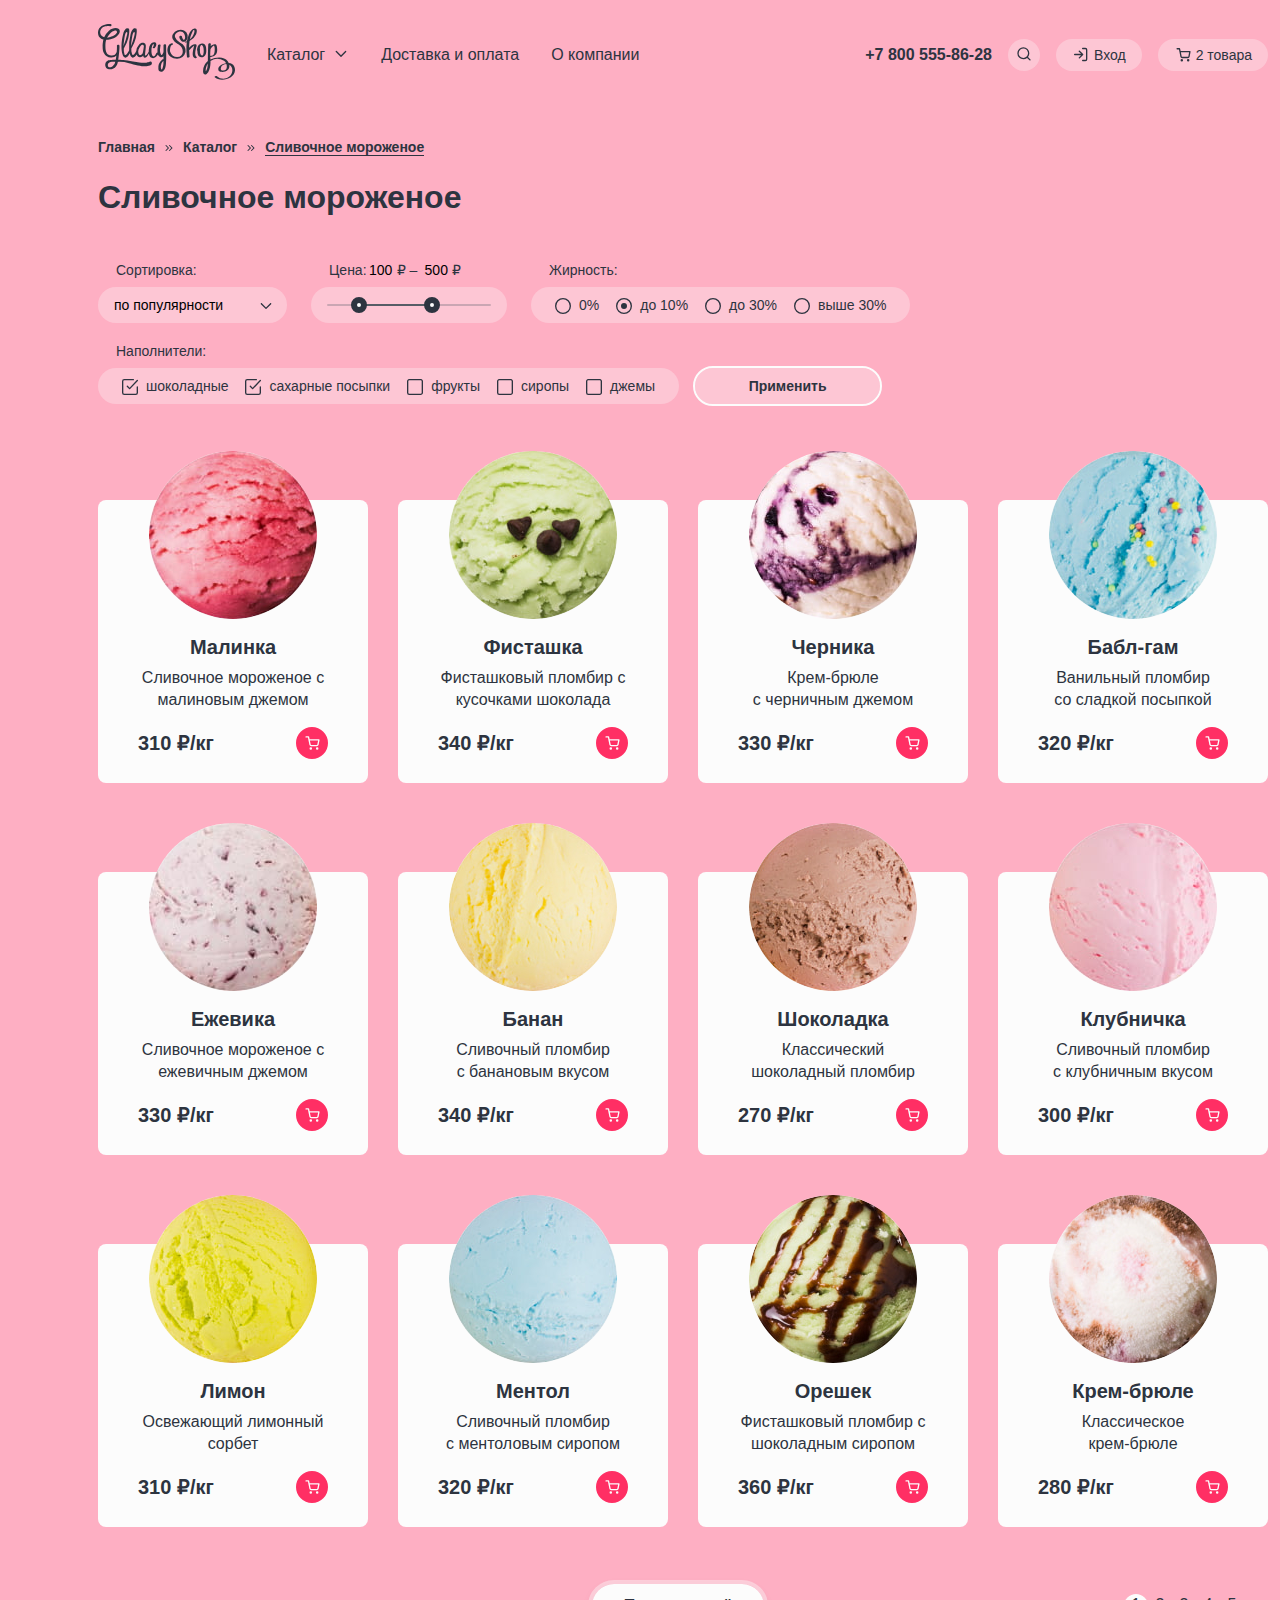
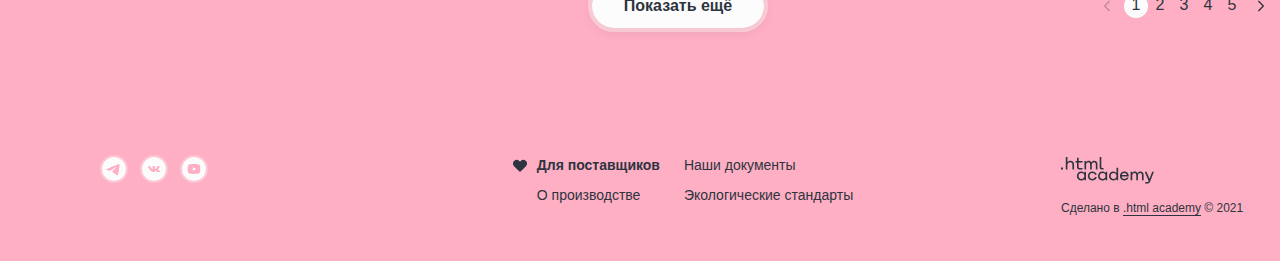
==== commit eccc520d: "Проверяет макет по критериям" ====
--- a/catalog.html
+++ b/catalog.html
@@ -4,6 +4,7 @@
   <head>
     <meta charset="UTF-8">
     <title>Каталог</title>
+    <link rel="icon" type="image/png" sizes="32x32" href="images/favicon-32x32.png">
     <link rel="stylesheet" href="styles/styles.css">
   </head>
 
@@ -12,9 +13,9 @@
     <header class="page-header">
       <nav class="navigation">
         <a class="navigation-link logo" href="index.html">
-          <span class="visually-hidden">Glassy shop</span>
+          <span class="visually-hidden">Glassy shop.</span>
           <img class="page-header-logo" src="images/logo.svg" width="137" height="56"
-            alt="Логотип магазин мороженого «Glassy shop»">
+            alt="Логотип магазин мороженого «Glassy shop».">
         </a>
         <ul class="navigation-list navigation-info">
           <li class="navigation-item">
@@ -55,7 +56,7 @@
                   d="M1.663 6.188a4.667 4.667 0 1 1 8.028 3.237.673.673 0 0 0-.123.124 4.667 4.667 0 0 1-7.904-3.361Zm8.412 4.688a5.975 5.975 0 0 1-3.745 1.312 6 6 0 1 1 6-6 5.975 5.975 0 0 1-1.312 3.745l2.45 2.45a.667.667 0 0 1 0 .943.667.667 0 0 1-.943 0l-2.45-2.45Z"
                   clip-rule="evenodd" />
               </svg>
-              <span class="visually-hidden">Поиск</span></a>
+              <span class="visually-hidden">Поиск.</span></a>
             <div class="popover popover-search">
               <form class="search-form" action="https://echo.htmlacademy.ru/" method="post">
                 <input class="search-form-field field" type="text" id="search-login" name="search-login"
@@ -76,12 +77,12 @@
                 <h2 class="popover-title">Личный кабинет</h2>
                 <form class="auth-form" action="https://echo.htmlacademy.ru/" method="post">
                   <p class="field-group">
-                    <label class="visually-hidden" for="auth-login">Логин</label>
+                    <label class="visually-hidden" for="auth-login">Логин.</label>
                     <input class="auth-form-field field" type="text" id="auth-login" name="auth-login"
                       placeholder="email@example.com">
                   </p>
                   <p class="field-group">
-                    <label class="visually-hidden" for="auth-password">Пароль</label>
+                    <label class="visually-hidden" for="auth-password">Пароль.</label>
                     <input class="auth-form-field field" type="password" id="auth-password" name="auth-password"
                       placeholder="&#x25CF;&#x25CF;&#x25CF;&#x25CF;&#x25CF;&#x25CF;">
                   </p>
@@ -109,7 +110,7 @@
                   <li class="cart-item">
                     <div class="cart-item-wrapper">
                       <img class="cart-item-image" src="images/catalog/ice-cream/raspberry.jpg" width="46" height="46"
-                        alt="Мороженое 'Малинка'">
+                        alt="Мороженое 'Малинка'.">
                       <p class="cart-item-title">Малинка</p>
                       <p class="cart-item-subtitle">1 кг х 310 ₽</p>
                     </div>
@@ -120,13 +121,13 @@
                           d="M12.803 4.138a.667.667 0 1 0-.943-.943L8 7.056l-3.862-3.86a.667.667 0 1 0-.943.942L7.056 8l-3.86 3.861a.667.667 0 1 0 .942.943L8 8.942l3.861 3.861a.667.667 0 1 0 .943-.943L8.942 8l3.861-3.862Z"
                           clip-rule="evenodd" />
                       </svg>
-                      <span class="visually-hidden">Удалить из корзины</span>
+                      <span class="visually-hidden">Удалить из корзины.</span>
                     </button>
                   </li>
                   <li class="cart-item">
                     <div class="cart-item-wrapper">
                       <img class="cart-item-image" src="images/catalog/ice-cream/bubble-gum.jpg" width="46" height="46"
-                        alt="Мороженое 'Бабл-гам'">
+                        alt="Мороженое 'Бабл-гам'.">
                       <p class="cart-item-title">Бабл-гам</p>
                       <p class="cart-item-subtitle">1,5 кг х 320 ₽</p>
                     </div>
@@ -137,7 +138,7 @@
                           d="M12.803 4.138a.667.667 0 1 0-.943-.943L8 7.056l-3.862-3.86a.667.667 0 1 0-.943.942L7.056 8l-3.86 3.861a.667.667 0 1 0 .942.943L8 8.942l3.861 3.861a.667.667 0 1 0 .943-.943L8.942 8l3.861-3.862Z"
                           clip-rule="evenodd" />
                       </svg>
-                      <span class="visually-hidden">Удалить из корзины</span>
+                      <span class="visually-hidden">Удалить из корзины.</span>
                     </button>
                   </li>
                 </ul>
@@ -173,7 +174,7 @@
         </header>
 
         <section class="catalog-products">
-          <h2 class="visually-hidden">Список товаров с фильтрами</h2>
+          <h2 class="visually-hidden">Список товаров с фильтрами.</h2>
           <form class="catalog-filter" action="https://echo.htmlacademy.ru/" method="get">
             <fieldset class="catalog-filter-group">
               <legend class="catalog-filter-title">Сортировка:</legend>
@@ -183,23 +184,25 @@
               </select>
             </fieldset>
             <fieldset class="catalog-filter-group">
-              <legend class="catalog-filter-title">Цена:</legend>
+              <legend class="catalog-filter-title">
+                <span>Цена:</span>
+                <span class="range-wrapper-inputs">
+                  <label class="catalog-filter-label">
+                    <input class="range-input" type="number" value="100" name="min-price"> ₽ &#8211;
+                  </label>
+                  <label class="catalog-filter-label">
+                    <input class="range-input" type="number" value="500" name="max-price"> ₽
+                  </label>
+                </span>
+              </legend>
               <div class="range">
-                <div class="range-wrapper-inputs">
-                  <label class="catalog-filter-label">
-                    <input class="range-input" type="number" value="100" name="min-price"> ₽
-                  </label>
-                  <label class="catalog-filter-label">
-                    &#8211;<input class="range-input" type="number" value="500" name="max-price"> ₽
-                  </label>
-                </div>
                 <div class="range-wrapper">
                   <div class="range-scale">
                     <div class="range-bar" style="left: 32px; width: 72px">
-                      <button class="range-toggle toggle-min">
+                      <button class="range-toggle toggle-min" type="button">
                         <span class="visually-hidden">Изменить минимальную цену.</span>
                       </button>
-                      <button class="range-toggle toggle-max">
+                      <button class="range-toggle toggle-max" type="button">
                         <span class="visually-hidden">Изменить максимальную цену.</span>
                       </button>
                     </div>
@@ -371,7 +374,7 @@
           <li class="product-card">
             <a class="product-card-link" href="product.html">
               <img class="product-card-image" src="images/catalog/ice-cream/raspberry.jpg" width="168" height="168"
-                alt="Мороженое 'Малинка'">
+                alt="Мороженое 'Малинка'.">
             </a>
             <div class="product-card-content">
               <a class="product-card-link" href="">
@@ -387,14 +390,14 @@
                       d="M1.17.25a.67.67 0 1 0 0 1.33h1.77l.47 2.34v.05l.97 4.84a1.83 1.83 0 0 0 1.82 1.46h5.62a1.83 1.83 0 0 0 1.82-1.46V8.8l.93-4.86a.67.67 0 0 0-.66-.8h-9.3L4.14.8a.67.67 0 0 0-.66-.54H1.17Zm4.52 8.3-.81-4.07h8.23l-.78 4.07a.5.5 0 0 1-.49.4H6.18a.5.5 0 0 1-.49-.4ZM4.56 12.5a1.25 1.25 0 1 1 2.49 0 1.25 1.25 0 0 1-2.5 0Zm6.37 0a1.25 1.25 0 1 1 2.5 0 1.25 1.25 0 0 1-2.5 0Z" />
                   </svg>
                   <span class="visually-hidden">Положить в
-                    корзину</span></a>
+                    корзину.</span></a>
               </div>
             </div>
           </li>
           <li class="product-card">
             <a class="product-card-link" href="product.html">
               <img class="product-card-image" src="images/catalog/ice-cream/pistachio.jpg" width="168" height="168"
-                alt="Мороженое 'Фисташка'">
+                alt="Мороженое 'Фисташка'.">
             </a>
             <div class="product-card-content">
               <a class="product-card-link" href="">
@@ -410,14 +413,14 @@
                       d="M1.17.25a.67.67 0 1 0 0 1.33h1.77l.47 2.34v.05l.97 4.84a1.83 1.83 0 0 0 1.82 1.46h5.62a1.83 1.83 0 0 0 1.82-1.46V8.8l.93-4.86a.67.67 0 0 0-.66-.8h-9.3L4.14.8a.67.67 0 0 0-.66-.54H1.17Zm4.52 8.3-.81-4.07h8.23l-.78 4.07a.5.5 0 0 1-.49.4H6.18a.5.5 0 0 1-.49-.4ZM4.56 12.5a1.25 1.25 0 1 1 2.49 0 1.25 1.25 0 0 1-2.5 0Zm6.37 0a1.25 1.25 0 1 1 2.5 0 1.25 1.25 0 0 1-2.5 0Z" />
                   </svg>
                   <span class="visually-hidden">Положить в
-                    корзину</span></a>
+                    корзину.</span></a>
               </div>
             </div>
           </li>
           <li class="product-card">
             <a class="product-card-link" href="product.html">
               <img class="product-card-image" src="images/catalog/ice-cream/blueberry.jpg" width="168" height="168"
-                alt="Мороженое 'Черника'">
+                alt="Мороженое 'Черника'.">
             </a>
             <div class="product-card-content">
               <a class="product-card-link" href="">
@@ -433,14 +436,14 @@
                       d="M1.17.25a.67.67 0 1 0 0 1.33h1.77l.47 2.34v.05l.97 4.84a1.83 1.83 0 0 0 1.82 1.46h5.62a1.83 1.83 0 0 0 1.82-1.46V8.8l.93-4.86a.67.67 0 0 0-.66-.8h-9.3L4.14.8a.67.67 0 0 0-.66-.54H1.17Zm4.52 8.3-.81-4.07h8.23l-.78 4.07a.5.5 0 0 1-.49.4H6.18a.5.5 0 0 1-.49-.4ZM4.56 12.5a1.25 1.25 0 1 1 2.49 0 1.25 1.25 0 0 1-2.5 0Zm6.37 0a1.25 1.25 0 1 1 2.5 0 1.25 1.25 0 0 1-2.5 0Z" />
                   </svg>
                   <span class="visually-hidden">Положить в
-                    корзину</span></a>
+                    корзину.</span></a>
               </div>
             </div>
           </li>
           <li class="product-card">
             <a class="product-card-link" href="product.html">
               <img class="product-card-image" src="images/catalog/ice-cream/bubble-gum.jpg" width="168" height="168"
-                alt="Мороженое 'Бабл-гам'">
+                alt="Мороженое 'Бабл-гам'.">
             </a>
             <div class="product-card-content">
               <a class="product-card-link" href="">
@@ -456,14 +459,14 @@
                       d="M1.17.25a.67.67 0 1 0 0 1.33h1.77l.47 2.34v.05l.97 4.84a1.83 1.83 0 0 0 1.82 1.46h5.62a1.83 1.83 0 0 0 1.82-1.46V8.8l.93-4.86a.67.67 0 0 0-.66-.8h-9.3L4.14.8a.67.67 0 0 0-.66-.54H1.17Zm4.52 8.3-.81-4.07h8.23l-.78 4.07a.5.5 0 0 1-.49.4H6.18a.5.5 0 0 1-.49-.4ZM4.56 12.5a1.25 1.25 0 1 1 2.49 0 1.25 1.25 0 0 1-2.5 0Zm6.37 0a1.25 1.25 0 1 1 2.5 0 1.25 1.25 0 0 1-2.5 0Z" />
                   </svg>
                   <span class="visually-hidden">Положить в
-                    корзину</span></a>
+                    корзину.</span></a>
               </div>
             </div>
           </li>
           <li class="product-card">
             <a class="product-card-link" href="product.html">
               <img class="product-card-image" src="images/catalog/ice-cream/blackberry.jpg" width="168" height="168"
-                alt="Мороженое 'Ежевика'">
+                alt="Мороженое 'Ежевика'.">
             </a>
             <div class="product-card-content">
               <a class="product-card-link" href="">
@@ -479,14 +482,14 @@
                       d="M1.17.25a.67.67 0 1 0 0 1.33h1.77l.47 2.34v.05l.97 4.84a1.83 1.83 0 0 0 1.82 1.46h5.62a1.83 1.83 0 0 0 1.82-1.46V8.8l.93-4.86a.67.67 0 0 0-.66-.8h-9.3L4.14.8a.67.67 0 0 0-.66-.54H1.17Zm4.52 8.3-.81-4.07h8.23l-.78 4.07a.5.5 0 0 1-.49.4H6.18a.5.5 0 0 1-.49-.4ZM4.56 12.5a1.25 1.25 0 1 1 2.49 0 1.25 1.25 0 0 1-2.5 0Zm6.37 0a1.25 1.25 0 1 1 2.5 0 1.25 1.25 0 0 1-2.5 0Z" />
                   </svg>
                   <span class="visually-hidden">Положить в
-                    корзину</span></a>
+                    корзину.</span></a>
               </div>
             </div>
           </li>
           <li class="product-card">
             <a class="product-card-link" href="product.html">
               <img class="product-card-image" src="images/catalog/ice-cream/banana.jpg" width="168" height="168"
-                alt="Мороженое 'Банан'">
+                alt="Мороженое 'Банан'.">
             </a>
             <div class="product-card-content">
               <a class="product-card-link" href="">
@@ -502,14 +505,14 @@
                       d="M1.17.25a.67.67 0 1 0 0 1.33h1.77l.47 2.34v.05l.97 4.84a1.83 1.83 0 0 0 1.82 1.46h5.62a1.83 1.83 0 0 0 1.82-1.46V8.8l.93-4.86a.67.67 0 0 0-.66-.8h-9.3L4.14.8a.67.67 0 0 0-.66-.54H1.17Zm4.52 8.3-.81-4.07h8.23l-.78 4.07a.5.5 0 0 1-.49.4H6.18a.5.5 0 0 1-.49-.4ZM4.56 12.5a1.25 1.25 0 1 1 2.49 0 1.25 1.25 0 0 1-2.5 0Zm6.37 0a1.25 1.25 0 1 1 2.5 0 1.25 1.25 0 0 1-2.5 0Z" />
                   </svg>
                   <span class="visually-hidden">Положить в
-                    корзину</span></a>
+                    корзину.</span></a>
               </div>
             </div>
           </li>
           <li class="product-card">
             <a class="product-card-link" href="product.html">
               <img class="product-card-image" src="images/catalog/ice-cream/chocolate.jpg" width="168" height="168"
-                alt="Мороженое 'Шоколадка'">
+                alt="Мороженое 'Шоколадка'.">
             </a>
             <div class="product-card-content">
               <a class="product-card-link" href="">
@@ -525,14 +528,14 @@
                       d="M1.17.25a.67.67 0 1 0 0 1.33h1.77l.47 2.34v.05l.97 4.84a1.83 1.83 0 0 0 1.82 1.46h5.62a1.83 1.83 0 0 0 1.82-1.46V8.8l.93-4.86a.67.67 0 0 0-.66-.8h-9.3L4.14.8a.67.67 0 0 0-.66-.54H1.17Zm4.52 8.3-.81-4.07h8.23l-.78 4.07a.5.5 0 0 1-.49.4H6.18a.5.5 0 0 1-.49-.4ZM4.56 12.5a1.25 1.25 0 1 1 2.49 0 1.25 1.25 0 0 1-2.5 0Zm6.37 0a1.25 1.25 0 1 1 2.5 0 1.25 1.25 0 0 1-2.5 0Z" />
                   </svg>
                   <span class="visually-hidden">Положить в
-                    корзину</span></a>
+                    корзину.</span></a>
               </div>
             </div>
           </li>
           <li class="product-card">
             <a class="product-card-link" href="product.html">
               <img class="product-card-image" src="images/catalog/ice-cream/strawberry.jpg" width="168" height="168"
-                alt="Мороженое 'Клубничка'">
+                alt="Мороженое 'Клубничка'.">
             </a>
             <div class="product-card-content">
               <a class="product-card-link" href="">
@@ -548,14 +551,14 @@
                       d="M1.17.25a.67.67 0 1 0 0 1.33h1.77l.47 2.34v.05l.97 4.84a1.83 1.83 0 0 0 1.82 1.46h5.62a1.83 1.83 0 0 0 1.82-1.46V8.8l.93-4.86a.67.67 0 0 0-.66-.8h-9.3L4.14.8a.67.67 0 0 0-.66-.54H1.17Zm4.52 8.3-.81-4.07h8.23l-.78 4.07a.5.5 0 0 1-.49.4H6.18a.5.5 0 0 1-.49-.4ZM4.56 12.5a1.25 1.25 0 1 1 2.49 0 1.25 1.25 0 0 1-2.5 0Zm6.37 0a1.25 1.25 0 1 1 2.5 0 1.25 1.25 0 0 1-2.5 0Z" />
                   </svg>
                   <span class="visually-hidden">Положить в
-                    корзину</span></a>
+                    корзину.</span></a>
               </div>
             </div>
           </li>
           <li class="product-card">
             <a class="product-card-link" href="product.html">
               <img class="product-card-image" src="images/catalog/ice-cream/lemon.jpg" width="168" height="168"
-                alt="Мороженое 'Лимон'">
+                alt="Мороженое 'Лимон'.">
             </a>
             <div class="product-card-content">
               <a class="product-card-link" href="">
@@ -571,14 +574,14 @@
                       d="M1.17.25a.67.67 0 1 0 0 1.33h1.77l.47 2.34v.05l.97 4.84a1.83 1.83 0 0 0 1.82 1.46h5.62a1.83 1.83 0 0 0 1.82-1.46V8.8l.93-4.86a.67.67 0 0 0-.66-.8h-9.3L4.14.8a.67.67 0 0 0-.66-.54H1.17Zm4.52 8.3-.81-4.07h8.23l-.78 4.07a.5.5 0 0 1-.49.4H6.18a.5.5 0 0 1-.49-.4ZM4.56 12.5a1.25 1.25 0 1 1 2.49 0 1.25 1.25 0 0 1-2.5 0Zm6.37 0a1.25 1.25 0 1 1 2.5 0 1.25 1.25 0 0 1-2.5 0Z" />
                   </svg>
                   <span class="visually-hidden">Положить в
-                    корзину</span></a>
+                    корзину.</span></a>
               </div>
             </div>
           </li>
           <li class="product-card">
             <a class="product-card-link" href="product.html">
               <img class="product-card-image" src="images/catalog/ice-cream/menthol.jpg" width="168" height="168"
-                alt="Мороженое 'Ментол'">
+                alt="Мороженое 'Ментол'.">
             </a>
             <div class="product-card-content">
               <a class="product-card-link" href="">
@@ -594,14 +597,14 @@
                       d="M1.17.25a.67.67 0 1 0 0 1.33h1.77l.47 2.34v.05l.97 4.84a1.83 1.83 0 0 0 1.82 1.46h5.62a1.83 1.83 0 0 0 1.82-1.46V8.8l.93-4.86a.67.67 0 0 0-.66-.8h-9.3L4.14.8a.67.67 0 0 0-.66-.54H1.17Zm4.52 8.3-.81-4.07h8.23l-.78 4.07a.5.5 0 0 1-.49.4H6.18a.5.5 0 0 1-.49-.4ZM4.56 12.5a1.25 1.25 0 1 1 2.49 0 1.25 1.25 0 0 1-2.5 0Zm6.37 0a1.25 1.25 0 1 1 2.5 0 1.25 1.25 0 0 1-2.5 0Z" />
                   </svg>
                   <span class="visually-hidden">Положить в
-                    корзину</span></a>
+                    корзину.</span></a>
               </div>
             </div>
           </li>
           <li class="product-card">
             <a class="product-card-link" href="product.html">
               <img class="product-card-image" src="images/catalog/ice-cream/nut.jpg" width="168" height="168"
-                alt="Мороженое 'Орешек'">
+                alt="Мороженое 'Орешек'.">
             </a>
             <div class="product-card-content">
               <a class="product-card-link" href="">
@@ -617,14 +620,14 @@
                       d="M1.17.25a.67.67 0 1 0 0 1.33h1.77l.47 2.34v.05l.97 4.84a1.83 1.83 0 0 0 1.82 1.46h5.62a1.83 1.83 0 0 0 1.82-1.46V8.8l.93-4.86a.67.67 0 0 0-.66-.8h-9.3L4.14.8a.67.67 0 0 0-.66-.54H1.17Zm4.52 8.3-.81-4.07h8.23l-.78 4.07a.5.5 0 0 1-.49.4H6.18a.5.5 0 0 1-.49-.4ZM4.56 12.5a1.25 1.25 0 1 1 2.49 0 1.25 1.25 0 0 1-2.5 0Zm6.37 0a1.25 1.25 0 1 1 2.5 0 1.25 1.25 0 0 1-2.5 0Z" />
                   </svg>
                   <span class="visually-hidden">Положить в
-                    корзину</span></a>
+                    корзину.</span></a>
               </div>
             </div>
           </li>
           <li class="product-card">
             <a class="product-card-link" href="product.html">
               <img class="product-card-image" src="images/catalog/ice-cream/creme-brulee.jpg" width="168" height="168"
-                alt="Мороженое 'Крем-брюле'">
+                alt="Мороженое 'Крем-брюле'.">
             </a>
             <div class="product-card-content">
               <a class="product-card-link" href="">
@@ -640,7 +643,7 @@
                       d="M1.17.25a.67.67 0 1 0 0 1.33h1.77l.47 2.34v.05l.97 4.84a1.83 1.83 0 0 0 1.82 1.46h5.62a1.83 1.83 0 0 0 1.82-1.46V8.8l.93-4.86a.67.67 0 0 0-.66-.8h-9.3L4.14.8a.67.67 0 0 0-.66-.54H1.17Zm4.52 8.3-.81-4.07h8.23l-.78 4.07a.5.5 0 0 1-.49.4H6.18a.5.5 0 0 1-.49-.4ZM4.56 12.5a1.25 1.25 0 1 1 2.49 0 1.25 1.25 0 0 1-2.5 0Zm6.37 0a1.25 1.25 0 1 1 2.5 0 1.25 1.25 0 0 1-2.5 0Z" />
                   </svg>
                   <span class="visually-hidden">Положить в
-                    корзину</span></a>
+                    корзину.</span></a>
               </div>
             </div>
           </li>
@@ -650,7 +653,7 @@
           <ul class="pagination">
             <li class="pagination-item">
               <a class="pagination-link pagination-prev" href="#">
-                <span class="visually-hidden">Предыдущая страница</span>
+                <span class="visually-hidden">Предыдущая страница.</span>
               </a>
             </li>
             <li class="pagination-item ">
@@ -670,7 +673,7 @@
             </li>
             <li class="pagination-item">
               <a class="pagination-link pagination-next" href="#">
-                <span class="visually-hidden">Следующая страница</span>
+                <span class="visually-hidden">Следующая страница.</span>
               </a>
             </li>
           </ul>
@@ -681,7 +684,7 @@
     <footer>
       <div class="page-footer-container">
         <section class="footer-social">
-          <h2 class="visually-hidden">Социальные сети</h2>
+          <h2 class="visually-hidden">Социальные сети.</h2>
           <ul class="choice-social-list footer-social-list">
             <li class="choice-social-item">
               <a class="social-link social-link-telegram" href="https://t.me/htmlacademy">
@@ -690,7 +693,7 @@
                   <path fill-rule="evenodd" clip-rule="evenodd"
                     d="M24 12a12 12 0 1 1-24 0 12 12 0 0 1 24 0ZM12.43 8.86c-1.17.48-3.5 1.49-7 3.01-.57.23-.86.45-.9.67-.04.36.42.5 1.04.7l.27.08c.6.2 1.43.44 1.86.45.39 0 .82-.16 1.3-.48 3.27-2.21 4.96-3.33 5.06-3.35.08-.02.18-.04.25.02.07.07.07.18.06.22-.05.19-1.84 1.86-2.77 2.72a28.24 28.24 0 0 0-.82.79c-.57.54-1 .96.02 1.63.5.32.89.59 1.28.85a88.77 88.77 0 0 0 1.8 1.23c.5.35.95.67 1.5.62.32-.03.65-.33.82-1.23.4-2.13 1.18-6.73 1.36-8.63.01-.16 0-.31-.02-.47a.5.5 0 0 0-.17-.33.78.78 0 0 0-.46-.14c-.46.01-1.15.25-4.48 1.64Z" />
                 </svg>
-                <span class="visually-hidden">Телеграм</span>
+                <span class="visually-hidden">Телеграм.</span>
               </a>
             </li>
             <li class="choice-social-item">
@@ -700,7 +703,7 @@
                   <path fill-rule="evenodd" clip-rule="evenodd"
                     d="M24 12a12 12 0 1 1-24 0 12 12 0 0 1 24 0Zm-11.41 2.97h-.72s-1.58.09-2.98-1.18C7.37 12.4 6.03 9.65 6.03 9.65s-.07-.18 0-.27c.1-.1.36-.1.36-.1l1.72-.01s.16.02.27.1c.1.05.15.17.15.17s.28.61.65 1.17c.71 1.08 1.05 1.32 1.29 1.2.35-.16.25-1.53.25-1.53s0-.5-.18-.71c-.14-.17-.41-.22-.53-.24-.1-.01.06-.2.26-.3.31-.13.86-.13 1.5-.13.5 0 .65.03.84.07.46.1.44.41.41 1.08l-.02.7v.18c-.01.34-.02.73.23.88.13.07.45 0 1.26-1.19.38-.56.66-1.23.66-1.23s.07-.12.16-.17c.1-.05.24-.04.24-.04h1.8s.54-.06.63.15c.1.23-.2.75-.94 1.61-.7.82-1.03 1.12-1 1.38.01.2.23.38.66.72.89.73 1.13 1.1 1.18 1.2l.01.01c.4.58-.44.62-.44.62l-1.6.02s-.34.06-.8-.2a3.94 3.94 0 0 1-.69-.6c-.33-.34-.65-.66-.91-.58-.45.12-.44.96-.44.96s0 .18-.1.28c-.1.1-.32.12-.32.12Z" />
                 </svg>
-                <span class="visually-hidden">ВКонтакте</span>
+                <span class="visually-hidden">ВКонтакте.</span>
               </a>
             </li>
             <li class="choice-social-item">
@@ -710,7 +713,7 @@
                   <path
                     d="m14 11.8-2.8-1.32c-.25-.11-.45.01-.45.29v2.46c0 .28.2.4.45.29L14 12.2c.25-.12.25-.3 0-.42ZM12 0a12 12 0 1 0 0 24 12 12 0 0 0 0-24Zm0 16.88c-6.14 0-6.25-.56-6.25-4.88s.1-4.88 6.25-4.88c6.14 0 6.25.56 6.25 4.88s-.1 4.88-6.25 4.88Z" />
                 </svg>
-                <span class="visually-hidden">YouTube</span>
+                <span class="visually-hidden">YouTube.</span>
               </a>
             </li>
           </ul>
@@ -725,7 +728,7 @@
         </section>
         <section class="footer-about">
           <a class="htmlacademy-link" href="https://htmlacademy.ru/"><img class="logo-html"
-              src="images/logo_htmlacademy.svg" width="93" height="27" alt="Логотип HTML Academy"></a>
+              src="images/logo_htmlacademy.svg" width="93" height="27" alt="Логотип HTML Academy."></a>
           <p class="about-text">Сделано в <a class="htmlacademy-link" href="https://htmlacademy.ru/">.html academy</a>
             &#169; 2021</p>
         </section>
--- a/styles/styles.css
+++ b/styles/styles.css
@@ -1,1903 +1,1907 @@
 @font-face {
-    font-family: "Inter";
-    font-style: normal;
-    font-weight: 400;
-    src: url(../fonts/inter-400.woff2) format("woff2");
-    font-display: swap;
+  font-family: "Inter";
+  font-style: normal;
+  font-weight: 400;
+  src: url("../fonts/inter-400.woff2") format("woff2");
+  font-display: swap;
 }
 
 @font-face {
-    font-family: "Inter";
-    font-style: normal;
-    font-weight: 700;
-    src: url(../fonts/inter-700.woff2) format("woff2");
-    font-display: swap;
+  font-family: "Inter";
+  font-style: normal;
+  font-weight: 700;
+  src: url("../fonts/inter-700.woff2") format("woff2");
+  font-display: swap;
 }
 
 @font-face {
-    font-family: "Inter";
-    font-style: normal;
-    font-weight: 900;
-    src: url(../fonts/inter-900.woff2) format("woff2");
-    font-display: swap;
+  font-family: "Inter";
+  font-style: normal;
+  font-weight: 900;
+  src: url("../fonts/inter-900.woff2") format("woff2");
+  font-display: swap;
 }
 
 html {
-    height: 100%;
+  height: 100%;
 }
 
 body {
-    margin: 0;
-    display: flex;
-    flex-direction: column;
-    min-height: 100%;
-    font-family: "Inter", sans-serif;
-    font-size: 16px;
-    line-height: 22px;
-    color: #2D3440;
-    background-color: #FEAFC3;
+  min-width: 1366px;
+  margin: 0;
+  display: flex;
+  flex-direction: column;
+  min-height: 100%;
+  font-family: "Inter", sans-serif;
+  font-size: 16px;
+  line-height: 22px;
+  color: #2d3440;
+  background-color: #feafc3;
 }
 
 .visually-hidden {
-    position: absolute;
-    width: 1px;
-    height: 1px;
-    margin: -1px;
-    padding: 0;
-    border: 0;
-    clip: rect(0 0 0 0);
-    overflow: hidden;
+  position: absolute;
+  width: 1px;
+  height: 1px;
+  margin: -1px;
+  padding: 0;
+  border: 0;
+  clip: rect(0 0 0 0);
+  overflow: hidden;
 }
 
 .button {
-    font-family: inherit;
-    font-size: 16px;
-    font-weight: 700;
-    line-height: 20px;
-    text-align: center;
-    padding: 12px 32px;
-    text-decoration: none;
-    color: #2D3440;
-    background-color: #FCFCFC;
-    outline: 4px solid rgba(252, 252, 252, 0.4);
-    box-shadow: 0 4px 12px rgba(45, 52, 64, 0.1);
-    border-radius: 26px;
-    border: none;
-    cursor: pointer;
-    display: inline-block;
+  font-family: inherit;
+  font-size: 16px;
+  font-weight: 700;
+  line-height: 20px;
+  text-align: center;
+  padding: 12px 32px;
+  text-decoration: none;
+  color: #2d3440;
+  background-color: #fcfcfc;
+  outline: 4px solid rgba(252, 252, 252, 0.4);
+  box-shadow: 0 4px 12px rgba(45, 52, 64, 0.1);
+  border-radius: 26px;
+  border: none;
+  cursor: pointer;
+  display: inline-block;
 }
 
 .button:hover {
-    background: rgba(252, 252, 252, 0.4);
-    outline: 4px solid #FCFCFC;
-    box-shadow: 0 4px 15px rgba(133, 133, 133, 0.15);
+  background: rgba(252, 252, 252, 0.4);
+  outline: 4px solid #fcfcfc;
+  box-shadow: 0 4px 15px rgba(133, 133, 133, 0.15);
 }
 
 .button:focus {
-    background: rgba(252, 252, 252, 0.5);
-    outline: 2px solid #2D3440;
+  background: rgba(252, 252, 252, 0.5);
+  outline: 2px solid #2d3440;
 }
 
 .button:active {
-    background: #FCFCFC;
-    outline: 2px solid #2D3440;
+  background: #fcfcfc;
+  outline: 2px solid #2d3440;
 }
 
 .button[type="submit"],
 .button-feedback {
-    background-color: #FF2F64;
-    color: #FCFCFC;
-    outline: 4px solid rgba(255, 47, 100, 0.3);
+  background-color: #ff2f64;
+  color: #fcfcfc;
+  outline: 4px solid rgba(255, 47, 100, 0.3);
 }
 
 .button[type="submit"]:hover,
 .button-feedback:hover {
-    background: rgba(252, 252, 252, 0.3);
-    outline: 4px solid #FF2F64;
-    color: inherit;
+  background: rgba(252, 252, 252, 0.3);
+  outline: 4px solid #ff2f64;
+  color: inherit;
 }
 
 .button[type="submit"]:focus,
 .button-feedback:focus {
-    outline: 2px solid #2D3440;
-    box-shadow: 0 4px 12px rgba(45, 52, 64, 0.1);
+  background-color: #ff2f64;
+  outline: 2px solid #2d3440;
+  box-shadow: 0 4px 12px rgba(45, 52, 64, 0.1);
 }
 
 .button[type="submit"]:active,
 .button-feedback:active {
-    background: #FEAFC3;
-    outline: 2px solid #2D3440;
-    box-shadow: 0 4px 12px rgba(45, 52, 64, 0.1);
+  background: #feafc3;
+  outline: 2px solid #2d3440;
+  box-shadow: 0 4px 12px rgba(45, 52, 64, 0.1);
 }
 
 /* header */
 .navigation {
-    display: flex;
-    width: 1170px;
-    margin: 0 auto;
-    padding: 24px 0;
+  display: flex;
+  width: 1170px;
+  margin: 0 auto;
+  padding: 24px 0;
 }
 
 .navigation-list {
-    display: flex;
-    flex-wrap: wrap;
-    align-items: center;
-    width: 540px;
-    margin: 0;
-    padding: 0;
-    list-style-type: none;
+  display: flex;
+  flex-wrap: wrap;
+  align-items: center;
+  width: 540px;
+  margin: 0;
+  padding: 0;
+  list-style-type: none;
 }
 
 .navigation-user {
-    max-width: 470px;
-    margin-left: auto;
-    justify-content: right;
-    gap: 16px;
+  max-width: 470px;
+  margin-left: auto;
+  justify-content: right;
+  gap: 16px;
 }
 
 .navigation-item {
-    position: relative;
+  position: relative;
 }
 
 .navigation-link {
-    position: relative;
-    display: block;
-    padding: 16px;
-    line-height: 20px;
-    text-align: center;
-    text-decoration: none;
-    color: #2D3440;
+  position: relative;
+  display: block;
+  padding: 8px 16px;
+  line-height: 20px;
+  text-align: center;
+  text-decoration: none;
+  color: #2d3440;
 }
 
 .navigation-link:not(.logo):hover {
-    background-color: rgba(252, 252, 252, 0.5);
-    border-radius: 30px;
-    padding: 8px 16px;
+  background-color: rgba(252, 252, 252, 0.5);
+  border-radius: 30px;
+  padding: 8px 16px;
 }
 
 .navigation-link:not(.logo):focus {
-    background-color: rgba(252, 252, 252, 0.5);
-    border-radius: 30px;
-    padding: 8px 16px;
-    outline: 2px solid #2D3440;
+  background-color: rgba(252, 252, 252, 0.5);
+  border-radius: 30px;
+  padding: 8px 16px;
+  outline: 2px solid #2d3440;
 }
 
 .navigation-link:not(.logo):active {
-    background-color: #FCFCFC;
-    border-radius: 30px;
-    padding: 8px 16px;
+  background-color: #fcfcfc;
+  border-radius: 30px;
+  padding: 8px 16px;
 }
 
 .navigation-user .navigation-link {
-    font-size: 14px;
+  font-size: 14px;
 }
 
 .navigation-user .navigation-link:hover {
-    background-color: rgba(252, 252, 252, 0.5);
-    border-radius: 30px;
-    padding: 16px;
+  background-color: rgba(252, 252, 252, 0.5);
+  border-radius: 30px;
+  padding: 16px;
 }
 
 .navigation-user .navigation-link:focus {
-    background-color: rgba(252, 252, 252, 0.5);
-    border-radius: 30px;
-    padding: 16px;
-    outline: 2px solid #2D3440;
+  background-color: rgba(252, 252, 252, 0.5);
+  border-radius: 30px;
+  padding: 16px;
+  outline: 2px solid #2d3440;
 }
 
 .navigation-user .navigation-link:active {
-    background-color: #FCFCFC;
-    border-radius: 30px;
-    padding: 16px;
+  background-color: #fcfcfc;
+  border-radius: 30px;
+  padding: 16px;
 }
 
 .navigation-user .link-phone:hover,
 .navigation-user .link-phone:focus,
 .navigation-user .link-phone:active {
-    background-color: inherit;
-    padding-right: 0;
+  background-color: inherit;
+  padding: 8px 16px;
+  padding-right: 0;
 }
 
 .navigation-link-text {
-    padding-top: 6px;
-    padding-bottom: 6px;
-    padding-left: 38px;
+  padding-top: 6px;
+  padding-bottom: 6px;
+  padding-left: 38px;
 }
 
 .navigation-user .navigation-link-text:hover,
 .navigation-user .navigation-link-text:focus,
 .navigation-user .navigation-link-text:active {
-    padding-top: 6px;
-    padding-bottom: 6px;
-    padding-left: 38px;
+  padding-top: 6px;
+  padding-bottom: 6px;
+  padding-left: 38px;
+}
+
+.navigation-icon {
+  position: absolute;
+  top: 0;
+  right: 0;
+  bottom: 0;
+  left: 0;
+  margin: 8px auto;
 }
 
 .navigation-link-text .navigation-icon {
-    right: auto;
-    left: 18px;
-    margin: auto 0;
-}
-
-.navigation-icon {
-    position: absolute;
-    top: 0;
-    right: 0;
-    bottom: 0;
-    left: 0;
-    margin: auto;
+  right: auto;
+  left: 18px;
+  margin: auto 0;
 }
 
 .logo {
-    padding: 0;
-    margin-right: 16px;
+  padding: 0;
+  margin-right: 16px;
 }
 
 .navigation-catalog {
-    padding-right: 40px;
+  padding-right: 40px;
 }
 
 .navigation-info .navigation-catalog:hover,
 .navigation-info .navigation-catalog:focus,
 .navigation-info .navigation-catalog:active {
-    padding-right: 40px;
+  padding-right: 40px;
 }
 
 .navigation-catalog .navigation-icon {
-    left: auto;
-    right: 16px;
-    top: -5px;
-    margin: auto 0;
+  left: auto;
+  right: 16px;
+  top: -5px;
+  margin: auto 0;
 }
 
 .link-phone {
-    padding-right: 0;
+  padding-right: 0;
 }
 
 .navigation-phone .navigation-link {
-    font-weight: 700;
-    font-size: 16px;
+  font-weight: 700;
+  font-size: 16px;
 }
 
 .navigation-user .navigation-item {
-    background-color: rgba(252, 252, 252, 0.3);
-    border-radius: 30px;
-    min-width: 32px;
-    min-height: 32px;
+  background-color: rgba(252, 252, 252, 0.3);
+  border-radius: 30px;
+  min-width: 32px;
+  min-height: 32px;
 }
 
 .navigation-user .navigation-phone {
-    background-color: inherit;
+  background-color: inherit;
 }
 
 /* index */
 .main-container {
-    flex-grow: 1;
+  flex-grow: 1;
 }
 
 .page-container {
-    width: 1170px;
-    margin: 0 auto;
+  width: 1170px;
+  margin: 0 auto;
 }
 
 .ice-cream-choice {
-    display: flex;
-    flex-wrap: wrap;
-    margin-bottom: 80px;
-    padding-top: 21px;
+  display: flex;
+  flex-wrap: wrap;
+  margin-bottom: 80px;
+  padding-top: 10px;
 }
 
 .slider-container {
-    position: relative;
+  position: relative;
 }
 
 .slider-button {
-    position: absolute;
-    width: 38px;
-    height: 38px;
-    background-color: rgba(252, 252, 252, 0.3);
-    cursor: pointer;
-    border-radius: 50%;
-    border: 2px solid #FCFCFC;
-    box-sizing: border-box;
+  position: absolute;
+  width: 38px;
+  height: 38px;
+  background-color: rgba(252, 252, 252, 0.3);
+  cursor: pointer;
+  border-radius: 50%;
+  border: 2px solid #fcfcfc;
+  box-sizing: border-box;
 }
 
 .slider-prev {
-    left: 2px;
-    top: 235px;
+  left: 42px;
+  top: 245px;
 }
 
 .slider-next {
-    left: 314px;
-    bottom: 235px;
+  left: 354px;
+  top: 245px;
 }
 
 .slider-button-icon {
-    fill: #FCFCFC;
+  fill: #fcfcfc;
 }
 
 .slider-button:hover {
-    background-color: #FCFCFC;
+  background-color: #fcfcfc;
 }
 
 .slider-button:hover .slider-button-icon {
-    fill: #2D3440;
+  fill: #2d3440;
 }
 
 .slider-button:focus {
-    background-color: rgba(252, 252, 252, 0.3);
-    border: 2px solid #2D3440;
+  background-color: rgba(252, 252, 252, 0.3);
+  border: 2px solid #2d3440;
 }
 
 .slider-button:focus .slider-button-icon {
-    fill: #2D3440;
+  fill: #2d3440;
 }
 
 .slider-button:active {
-    background-color: rgba(252, 252, 252, 0.5);
-    border: none;
+  background-color: rgba(252, 252, 252, 0.5);
+  border: none;
 }
 
 .slider-button:active .slider-button-icon {
-    fill: #2D3440;
+  fill: #2d3440;
 }
 
 .choice-container {
-    margin-left: auto;
+  margin-left: auto;
+  max-width: 430px;
 }
 
 .choice-slider {
-    display: flex;
-    min-width: 630px;
-    min-height: 507px;
-    justify-content: space-between;
-    align-items: center;
+  display: flex;
+  min-width: 630px;
+  min-height: 486px;
+  justify-content: space-between;
+  align-items: center;
+  list-style-type: none;
 }
 
 .choice-slider-next,
 .choice-slider-current {
-    display: block;
-    margin: auto;
+  display: block;
+  margin: auto;
 }
 
 .choice-slider-current {
-    margin-top: -100px;
+  margin-top: -100px;
+  margin-left: 0;
 }
 
 .choice-slider-next {
-    margin-top: -25px;
+  margin-top: -25px;
 }
 
 .choice {
-    display: flex;
-    flex-wrap: wrap;
-    flex-grow: 1;
-    justify-content: space-between;
+  display: flex;
+  flex-wrap: wrap;
+  flex-grow: 1;
+  justify-content: space-between;
 }
 
 .choice-slider-pagination,
 .choice-social-list {
-    display: flex;
-    list-style-type: none;
-    margin: 0;
-    padding: 0;
-    flex-wrap: wrap;
+  display: flex;
+  list-style-type: none;
+  margin: 0;
+  padding: 0;
+  flex-wrap: wrap;
 }
 
 .slider-pagination-item:not(:last-child) {
-    margin-right: 8px;
+  margin-right: 8px;
 }
 
 .slider-pagination-button {
-    width: 12px;
-    height: 12px;
-    margin: 0;
-    padding: 0;
-    background-color: rgba(252, 252, 252, 0.3);
-    border: none;
-    border-radius: 50%;
-    cursor: pointer;
-    box-sizing: border-box;
+  width: 12px;
+  height: 12px;
+  margin: 0;
+  padding: 0;
+  background-color: rgba(252, 252, 252, 0.3);
+  border: none;
+  border-radius: 50%;
+  cursor: pointer;
+  box-sizing: border-box;
 }
 
 .slider-pagination-button:hover {
-    border: 1px solid #FCFCFC;
+  border: 1px solid #fcfcfc;
 }
 
 .slider-pagination-button:focus {
-    border: 1px solid #2D3440;
+  border: 1px solid #2d3440;
 }
 
 .slider-pagination-button:active {
-    background-color: rgba(252, 252, 252, 0.5);
+  background-color: rgba(252, 252, 252, 0.5);
 }
 
 .slider-pagination-button-current {
-    background-color: #FCFCFC;
+  background-color: #fcfcfc;
 }
 
 .choice-social-item {
-    width: 24px;
-    height: 24px;
-    margin-right: 16px;
+  width: 24px;
+  height: 24px;
+  margin-right: 16px;
 }
 
 .choice-social-item:last-child {
-    margin-right: 0;
+  margin-right: 0;
 }
 
 .social-link {
-    display: block;
-    width: 24px;
-    height: 24px;
-    border-radius: 50%;
-    box-shadow: 0 0 0 2px rgba(252, 252, 252, 0.3);
-    background-color: #FEAFC3;
-    background-position: center;
+  display: block;
+  width: 24px;
+  height: 24px;
+  border-radius: 50%;
+  box-shadow: 0 0 0 2px rgba(252, 252, 252, 0.3);
+  background-color: #feafc3;
+  background-position: center;
 }
 
 .social-icon {
-    margin: auto;
-    box-sizing: border-box;
-}
-
-.social-icon {
-    fill: #FCFCFC;
+  margin: auto;
+  box-sizing: border-box;
+  fill: #fcfcfc;
 }
 
 .social-link:hover {
-    background-color: #2D3440;
+  background-color: #2d3440;
 }
 
 .social-link:active {
-    opacity: 0.5;
-    box-shadow: 0 0 0 2px rgba(252, 252, 252, 0.5);
+  opacity: 0.5;
+  box-shadow: 0 0 0 2px rgba(252, 252, 252, 0.5);
 }
 
 .social-link:focus {
-    background-color: #2D3440;
-    box-shadow: 0 0 0 2px #2D3440;
-    ;
+  background-color: #2d3440;
+  box-shadow: 0 0 0 2px #2d3440;
 }
 
 .choice-title {
-    font-weight: 900;
-    font-size: 36px;
-    line-height: 46px;
-    width: 470px;
-    min-height: 92px;
-    margin-top: 111px;
-    margin-bottom: 24px;
+  font-weight: 900;
+  font-size: 36px;
+  line-height: 46px;
+  width: 470px;
+  min-height: 92px;
+  margin-top: 123px;
+  margin-bottom: 24px;
 }
 
 .choice-description {
-    font-size: 18px;
-    line-height: 24px;
-    width: 429px;
-    min-height: 72px;
-    margin-top: 0;
-    margin-bottom: 48px;
+  font-size: 18px;
+  line-height: 24px;
+  width: 429px;
+  min-height: 72px;
+  margin-top: 0;
+  margin-bottom: 48px;
 }
 
 .bg-slider-current,
 .bg-slider {
-    background-color: #FFCBD8;
-    border-radius: 50%;
-
+  background-color: #ffcbd8;
+  border-radius: 50%;
 }
 
 .bg-slider-current {
-    margin: 21px;
-    width: 312px;
-    height: 312px;
+  margin: 21px;
+  width: 312px;
+  height: 312px;
 }
 
 .bg-slider {
-    width: 100px;
-    height: 100px;
+  width: 100px;
+  height: 100px;
 }
 
 /* presents */
 .presents {
-    margin-bottom: 80px;
+  margin-bottom: 50px;
 }
 
 .presents h2,
 .popular-tastes h2 {
-    font-weight: 900;
-    font-size: 32px;
-    line-height: 46px;
-    text-align: center;
-    min-height: 92px;
-    margin: 0 auto;
-    margin-bottom: 55px;
+  font-weight: 900;
+  font-size: 32px;
+  line-height: 46px;
+  text-align: center;
+  min-height: 92px;
+  margin: 0 auto;
+  margin-bottom: 55px;
 }
 
 .presents h2 {
-    width: 434px;
+  width: 434px;
 }
 
 .presents-container {
-    display: flex;
-    flex-wrap: wrap;
-    justify-content: space-between;
+  display: flex;
+  flex-wrap: wrap;
+  justify-content: space-between;
 }
 
 .popular-tastes h2 {
-    width: 527px;
+  width: 527px;
+  margin-bottom: 104px;
 }
 
 .present {
-    width: 570px;
-    min-height: 268px;
-    background-color: #FF7799;
-    border-radius: 16px;
-    background-size: 219px 268px;
-    background-repeat: no-repeat;
-    background-position: right;
-    padding: 36px;
-    box-sizing: border-box;
+  width: 570px;
+  min-height: 268px;
+  background-color: #ff7799;
+  border-radius: 16px;
+  background-size: 219px 268px;
+  background-repeat: no-repeat;
+  background-position: bottom right;
+  padding: 36px;
+  box-sizing: border-box;
+  margin-bottom: 30px;
 }
 
 .raspberry {
-    background-image: url(../images/backgroungs/strawberry-bg.png);
+  background-image: url("../images/backgroungs/strawberry-bg.png");
 }
 
 .marshmallow {
-    background-image: url(../images/backgroungs/marshmallow-bg.png);
+  background-image: url("../images/backgroungs/marshmallow-bg.png");
 }
 
 .present-title {
-    font-weight: 700;
-    font-size: 24px;
-    line-height: 30px;
-    margin-top: 0;
-    margin-bottom: 28px;
+  font-weight: 700;
+  font-size: 24px;
+  line-height: 30px;
+  margin-top: 0;
+  margin-bottom: 28px;
 }
 
 .button-present {
-    box-sizing: border-box;
+  box-sizing: border-box;
+  max-width: 328px;
 }
 
 .present-description {
-    width: 328px;
-    min-height: 66px;
-    margin-top: 0;
-    margin-bottom: 28px;
+  width: 328px;
+  min-height: 66px;
+  margin-top: 0;
+  margin-bottom: 28px;
 }
 
 /* product-cards */
-.popular-tastes h2 {
-    margin-bottom: 107px;
-}
 
 .popular-tastes {
-    margin-bottom: 80px;
+  margin-bottom: 80px;
 }
 
 .product-list {
-    list-style-type: none;
-    margin: 0;
-    padding: 0;
-    margin-bottom: 16px;
-    display: grid;
-    grid-template-columns: repeat(4, 270px);
-    gap: 89px 30px;
+  list-style-type: none;
+  margin: 0;
+  padding: 0;
+  margin-bottom: 16px;
+  display: grid;
+  grid-template-columns: repeat(4, 270px);
+  gap: 89px 30px;
 }
 
 .product-card {
-    background: #FCFCFC;
-    border-radius: 8px;
-    display: flex;
-    flex-direction: column;
-    align-items: center;
+  background: #fcfcfc;
+  border-radius: 8px;
+  display: flex;
+  flex-direction: column;
+  align-items: center;
 }
 
 .product-card-content {
-    padding: 16px 40px 24px 40px;
-    display: flex;
-    flex-direction: column;
-    flex-grow: 1;
+  padding: 16px 40px 24px 40px;
+  display: flex;
+  flex-direction: column;
+  flex-grow: 1;
 }
 
 .card-price-wrapper {
-    display: flex;
-    justify-content: space-between;
-    margin-top: auto;
-    align-items: center;
+  display: flex;
+  justify-content: space-between;
+  margin-top: auto;
+  align-items: center;
 }
 
 .product-card-link {
-    text-decoration: none;
-    color: inherit;
+  text-decoration: none;
+  color: inherit;
 }
 
 .product-card-title {
-    font-weight: 700;
-    font-size: 20px;
-    line-height: 24px;
-    margin-top: 0;
-    margin-bottom: 8px;
+  font-weight: 700;
+  font-size: 20px;
+  line-height: 24px;
+  margin-top: 0;
+  margin-bottom: 8px;
 }
 
 .product-card-description,
 .product-card-title {
-    text-align: center;
+  text-align: center;
 }
 
 .product-card-description {
-    width: 190px;
-    min-height: 44px;
-    margin-top: 0;
-    margin-bottom: 16px;
+  width: 190px;
+  min-height: 44px;
+  margin-top: 0;
+  margin-bottom: 16px;
 }
 
 .product-card-price {
-    font-weight: 700;
-    font-size: 20px;
-    line-height: 24px;
+  font-weight: 700;
+  font-size: 20px;
+  line-height: 24px;
 }
 
 .product-card-image {
-    border-radius: 84px;
-    margin-top: -49px;
-    object-fit: contain;
-    display: block;
+  border-radius: 84px;
+  margin-top: -49px;
+  object-fit: contain;
+  display: block;
 }
 
 .product-card-button {
-    background: #FF2F64;
-    border: 2px solid #FF2F64;
-    border-radius: 26px;
-    min-width: 32px;
-    min-height: 32px;
-    box-sizing: border-box;
-    padding: 0;
-    position: relative;
+  background: #ff2f64;
+  border: 2px solid #ff2f64;
+  border-radius: 26px;
+  min-width: 32px;
+  min-height: 32px;
+  box-sizing: border-box;
+  padding: 0;
+  position: relative;
 }
 
 .basket-icon {
-    position: absolute;
-    top: 0;
-    right: 0;
-    bottom: 0;
-    left: 0;
-    margin: auto;
-    fill: #FCFCFC;
+  position: absolute;
+  top: 0;
+  right: 0;
+  bottom: 0;
+  left: 0;
+  margin: auto;
+  fill: #fcfcfc;
 }
 
 .product-card-button:hover {
-    background: rgba(252, 252, 252, 0.3);
-    border: 2px solid #FF2F64;
+  background: rgba(252, 252, 252, 0.3);
+  border: 2px solid #ff2f64;
 }
 
 .product-card-button:hover .basket-icon {
-    fill: #2D3440;
+  fill: #2d3440;
 }
 
 .product-card-button:focus {
-    background: #FF2F64;
-    border: 2px solid #2D3440;
+  background: #ff2f64;
+  border: 2px solid #2d3440;
 }
 
 .product-card-button:focus .basket-icon {
-    fill: #FCFCFC;
+  fill: #fcfcfc;
 }
 
 .product-card-button:active {
-    background: #FFCBD8;
-    border: 2px solid #FF2F64;
+  background: #ffcbd8;
+  border: 2px solid #ff2f64;
 }
 
 .product-card-button:active .basket-icon {
-    fill: #2D3440;
+  fill: #2d3440;
 }
 
 /* about */
 .about {
-    background-image: url(../images/about/wafer.png);
-    border-radius: 16px;
-    background-size: cover;
-    width: 1170px;
-    min-height: 480px;
-    background-repeat: no-repeat;
-    margin: 0 auto;
-    padding-top: 24px;
-    padding-bottom: 24px;
-    box-sizing: border-box;
-    margin-bottom: 80px;
+  background-image: url("../images/about/wafer.png");
+  border-radius: 16px;
+  background-size: cover;
+  width: 1170px;
+  min-height: 480px;
+  background-repeat: no-repeat;
+  margin: 0 auto;
+  padding-top: 24px;
+  padding-bottom: 24px;
+  box-sizing: border-box;
+  margin-bottom: 80px;
 }
 
 .about-container {
-    background-color: #FFFFFF;
-    border-radius: 16px;
-    width: 1122px;
-    min-height: 432px;
-    margin: 0 auto;
-    padding: 56px 40px;
-    box-sizing: border-box;
+  background-color: #ffffff;
+  border-radius: 16px;
+  width: 1122px;
+  min-height: 432px;
+  margin: 0 auto;
+  padding: 56px 40px;
+  box-sizing: border-box;
 }
 
 .about-title {
-    font-weight: 900;
-    font-size: 32px;
-    line-height: 46px;
-    text-align: center;
-    margin: 0 auto;
-    margin-bottom: 56px;
+  font-weight: 900;
+  font-size: 32px;
+  line-height: 46px;
+  text-align: center;
+  margin: 0 auto;
+  margin-bottom: 56px;
 }
 
 .about-advantages-list {
-    list-style-type: none;
-    margin: 0;
-    padding: 0;
-    display: grid;
-    grid-template-columns: 506px 506px;
-    gap: 40px 31px;
+  list-style-type: none;
+  margin: 0;
+  padding: 0;
+  display: grid;
+  grid-template-columns: 506px 506px;
+  gap: 40px 31px;
 }
 
 .about-advantages-item {
-    margin-left: 64px;
+  margin-left: 64px;
 }
 
 .about-advantages-description {
-    margin: 0;
-    position: relative;
+  margin: 0;
+  position: relative;
 }
 
 .about-advantages-description::before {
-    content: "";
-    position: absolute;
-    left: -64px;
-    width: 48px;
-    height: 48px;
+  content: "";
+  position: absolute;
+  left: -64px;
+  width: 48px;
+  height: 48px;
 }
 
 .about-ice-cream::before {
-    background-image: url(..//images/about/ice-cream.svg);
-    background-repeat: no-repeat;
+  background-image: url("..//images/about/ice-cream.svg");
+  background-repeat: no-repeat;
 }
 
 .about-cow::before {
-    background-image: url(..//images/about/cow.svg);
-    background-repeat: no-repeat;
+  background-image: url("..//images/about/cow.svg");
+  background-repeat: no-repeat;
 }
 
 .about-leaf::before {
-    background-image: url(..//images/about/leaf.svg);
-    background-repeat: no-repeat;
+  background-image: url("..//images/about/leaf.svg");
+  background-repeat: no-repeat;
 }
 
 .about-thermometer::before {
-    background-image: url(..//images/about/thermometer.svg);
-    background-repeat: no-repeat;
+  background-image: url("..//images/about/thermometer.svg");
+  background-repeat: no-repeat;
 }
 
 /* news */
 .news-subscribe-container {
-    display: flex;
-    justify-content: space-between;
+  display: flex;
+  justify-content: space-between;
+  margin-bottom: 50px;
+  flex-wrap: wrap;
 }
 
 .news {
-    background-image: url(../images/backgroungs/about-serving.jpg);
-    background-position: -10px center;
-    background-color: #FCFCFC;
-    background-size: 115%;
-    background-repeat: no-repeat;
-    width: 570px;
-    min-height: 224px;
-    border-radius: 12px;
-    padding: 32px;
-    box-sizing: border-box;
-    margin-bottom: 80px;
+  background-image: url("../images/backgroungs/about-serving.jpg");
+  background-position: -10px center;
+  background-color: #fcfcfc;
+  background-size: 115%;
+  background-repeat: no-repeat;
+  width: 570px;
+  min-height: 224px;
+  border-radius: 12px;
+  padding: 32px;
+  box-sizing: border-box;
+  margin-bottom: 30px;
 }
 
 .main-news-link {
-    text-decoration: none;
-    color: #2D3440;
+  text-decoration: none;
+  color: #2d3440;
 }
 
 .main-news-link h2 {
-    font-weight: 400;
-    font-size: 16px;
-    line-height: 20px;
-    margin: 0;
-    margin-bottom: 13px;
+  font-weight: 400;
+  font-size: 16px;
+  line-height: 20px;
+  margin: 0;
+  margin-bottom: 13px;
 }
 
 .main-news-link p {
-    font-weight: 700;
-    font-size: 24px;
-    line-height: 30px;
-    max-width: 303px;
-    margin: 0;
-
+  font-weight: 700;
+  font-size: 24px;
+  line-height: 30px;
+  max-width: 303px;
+  margin: 0;
 }
 
 /* subscribe */
 .subscribe {
-    background-image: url(../images/backgroungs/mail.png);
-    background-size: cover;
-    width: 570px;
-    min-height: 224px;
-    background-repeat: no-repeat;
-    border-radius: 16px;
-    padding-top: 6px;
-    box-sizing: border-box;
-    margin-bottom: 80px;
+  display: flex;
+  background-image: url("../images/backgroungs/mail.png");
+  background-size: cover;
+  width: 570px;
+  min-height: 224px;
+  background-repeat: no-repeat;
+  border-radius: 16px;
+  padding: 6px;
+  box-sizing: border-box;
+  margin-bottom: 30px;
 }
 
 .subscribe-container {
-    background-color: #FFFFFF;
-    width: 558px;
-    min-height: 212px;
-    border-radius: 16px;
-    margin: 0 auto;
-    padding: 26px;
-    padding-right: 28px;
-    box-sizing: border-box;
+  background-color: #ffffff;
+  width: 558px;
+  min-height: 212px;
+  border-radius: 16px;
+  margin: 0 auto;
+  padding: 26px;
+  padding-right: 28px;
+  box-sizing: border-box;
 }
 
 .subscribe-container p {
-    margin: 0;
-    margin-bottom: 44px;
+  margin: 0;
+  margin-bottom: 44px;
 }
 
 .subscribe-form {
-    display: flex;
-    justify-content: space-between;
+  display: flex;
+  justify-content: space-between;
+  align-items: center;
 }
 
 .field-email {
-    flex-grow: 1;
+  flex-grow: 1;
 }
 
 .subscribe-button {
-    margin-left: 16px;
+  margin-left: 16px;
 }
 
 /* appointment */
 .appointment {
-    background-image: url(../images/backgroungs/delivery.jpg);
-    background-position: -55px center;
-    background-color: #FFFFFF;
-    background-size: 105%;
-    background-repeat: no-repeat;
-    border-radius: 16px;
-    width: 1170px;
-    min-height: 534px;
-    transform: scale(-1, 1);
-    margin-bottom: 80px;
+  background-image: url("../images/backgroungs/delivery.jpg");
+  background-position: -55px center;
+  background-color: #ffffff;
+  background-size: 105%;
+  background-repeat: no-repeat;
+  border-radius: 16px;
+  width: 1170px;
+  min-height: 534px;
+  transform: scale(-1, 1);
+  margin-bottom: 80px;
 }
 
 .appointment-container {
-    transform: scale(-1, 1);
-    display: flex;
-    justify-content: space-between;
-    box-sizing: border-box;
-    padding: 64px;
-    padding-left: 100px;
-
+  transform: scale(-1, 1);
+  display: flex;
+  justify-content: space-between;
+  box-sizing: border-box;
+  padding: 64px;
+  padding-left: 100px;
 }
 
 .appointment-title {
-    font-weight: 900;
-    font-size: 32px;
-    line-height: 46px;
-    width: 356px;
-    min-height: 92px;
-    margin-top: 103px;
-    margin-bottom: 24px;
+  font-weight: 900;
+  font-size: 32px;
+  line-height: 46px;
+  width: 356px;
+  min-height: 92px;
+  margin-top: 103px;
+  margin-bottom: 24px;
 }
 
 .appointment-description {
-    width: 371px;
-    min-height: 88px;
-    margin: 0;
+  width: 371px;
+  min-height: 88px;
+  margin: 0;
 }
 
 .appointment-container-form {
-    background-color: #FCFCFC;
-    width: 500px;
-    min-height: 406px;
-    border-radius: 16px;
-    padding: 40px;
-    box-sizing: border-box;
+  background-color: #fcfcfc;
+  width: 500px;
+  min-height: 406px;
+  border-radius: 16px;
+  padding: 40px;
+  box-sizing: border-box;
 }
 
 .appointment-form-description {
-    margin: 0 40px 32px 0;
+  margin: 0 40px 32px 0;
 }
 
 .appointment-form {
-    display: grid;
-    grid-template-columns: 117px 287px;
-    gap: 20px 16px;
+  display: grid;
+  grid-template-columns: 117px 287px;
+  gap: 22px 16px;
 }
 
 .appointment-form-adress {
-    grid-column: 1 / -1;
+  grid-column: 1 / -1;
 }
 
 .tooltip {
-    position: absolute;
-    margin-top: 3px;
-    margin-left: 4px;
-    width: 14px;
-    height: 14px;
+  position: absolute;
+  margin-top: 3px;
+  margin-left: 4px;
+  width: 14px;
+  height: 14px;
 }
 
 .tooltip-toggle {
-    border: none;
-    background-color: transparent;
-    padding: 0;
-    margin: 0;
-    display: block;
+  border: none;
+  background-color: transparent;
+  padding: 0;
+  margin: 0;
+  display: block;
 }
 
 .tooltip-icon {
-    width: 100%;
-    height: 100%;
-    color: #2D3440;
-    display: block;
+  width: 100%;
+  height: 100%;
+  color: #2d3440;
+  display: block;
 }
 
 .tooltip-toggle:hover .tooltip-icon {
-    color: #2D3440;
-    opacity: 0.5;
+  color: #2d3440;
+  opacity: 0.5;
 }
 
 .tooltip-text {
-    background-color: #FFFFFF;
-    color: #565C66;
-    font-size: 12px;
-    line-height: 16px;
-    font-weight: 400;
-    padding: 10px 8px;
-    border-radius: 1px;
-    width: 162px;
-    border: 1px solid #B9B9B9;
-    box-shadow: 0 4px 8px rgba(194, 194, 194, 0.2);
-    position: absolute;
-    left: 100%;
-    margin-left: 9px;
-    top: 50%;
-    transform: translateY(-18px);
-    z-index: 1;
-    display: none;
+  background-color: #ffffff;
+  color: #565c66;
+  font-size: 12px;
+  line-height: 16px;
+  font-weight: 400;
+  padding: 10px 8px;
+  border-radius: 1px;
+  width: 162px;
+  border: 1px solid #b9b9b9;
+  box-shadow: 0 4px 8px rgba(194, 194, 194, 0.2);
+  position: absolute;
+  left: 100%;
+  margin-left: 9px;
+  top: 50%;
+  transform: translateY(-18px);
+  z-index: 1;
+  display: none;
 }
 
 .tooltip-toggle:hover + .tooltip-text,
 .tooltip-toggle:focus + .tooltip-text {
-    display: block;
+  display: block;
 }
 
 .tooltip-text::before {
-    position: absolute;
-    top: 9px;
-    display: block;
-    width: 0;
-    height: 0;
-    border: 7px solid transparent;
-    border-left-width: 0;
-    content: "";
-    left: -8px;
-    border-right-color: #B9B9B9;
-    box-sizing: border-box;
+  position: absolute;
+  top: 9px;
+  display: block;
+  width: 0;
+  height: 0;
+  border: 7px solid transparent;
+  border-left-width: 0;
+  content: "";
+  left: -8px;
+  border-right-color: #b9b9b9;
+  box-sizing: border-box;
 }
 
 .tooltip-text::after {
-    position: absolute;
-    top: 9px;
-    display: block;
-    width: 0;
-    height: 0;
-    border: 7px solid transparent;
-    border-left-width: 0;
-    content: "";
-    left: -7px;
-    border-right-color: #FFFFFF;
-    box-sizing: border-box;
-}
-
-
+  position: absolute;
+  top: 9px;
+  display: block;
+  width: 0;
+  height: 0;
+  border: 7px solid transparent;
+  border-left-width: 0;
+  content: "";
+  left: -7px;
+  border-right-color: #ffffff;
+  box-sizing: border-box;
+}
 
 .field-group {
-    margin: 0;
-    display: flex;
-    flex-direction: column;
+  margin: 0;
+  display: flex;
+  flex-direction: column;
 }
 
 .form-label {
-    font-weight: 700;
-    line-height: 20px;
-    margin-bottom: 8px;
+  font-weight: 700;
+  line-height: 20px;
+  margin-bottom: 8px;
 }
 
 .form-label-icon {
-    position: relative;
-    padding-right: 14px;
+  position: relative;
+  padding-right: 14px;
 }
 
 .info {
-    position: absolute;
-    width: 14px;
-    height: 14px;
-    margin-top: 3px;
-    margin-left: 2px;
-    padding: 0;
-    background-color: transparent;
-    border: none;
-    background-image: url("../images/info.svg");
-    background-repeat: no-repeat;
-    background-position: center;
+  position: absolute;
+  width: 14px;
+  height: 14px;
+  margin-top: 3px;
+  margin-left: 2px;
+  padding: 0;
+  background-color: transparent;
+  border: none;
+  background-image: url("../images/info.svg");
+  background-repeat: no-repeat;
+  background-position: center;
 }
 
 .field {
-    margin: 0;
-    padding: 12px 14px;
-    font-family: "Inter";
-    font-weight: 400;
-    font-size: 16px;
-    line-height: 20px;
-    color: #2D3440;
-    background-color: #FFFFFF;
-    border: 1px solid #B9B9B9;
-    border-radius: 4px;
+  margin: 0;
+  padding: 12px 14px;
+  font-family: "Inter", sans-serif;
+  font-weight: 400;
+  font-size: 16px;
+  line-height: 20px;
+  color: #2d3440;
+  background-color: #ffffff;
+  border: 1px solid #b9b9b9;
+  border-radius: 4px;
 }
 
 .field:hover {
-    border-color: #2D3440;
+  border-color: #2d3440;
 }
 
 .field:focus {
-    outline: 2px solid #2D3440;
+  outline: 2px solid #2d3440;
 }
 
 .field:disabled,
 .field:disabled:hover {
-    color: #2D3440;
-    background-color: #E7E7E7;
-    border-color: #B9B9B9;
+  color: #2d3440;
+  background-color: #e7e7e7;
+  border-color: #b9b9b9;
 }
 
 .field:disabled::placeholder {
-    opacity: 0.65;
+  opacity: 0.65;
 }
 
 .field:invalid {
-    border-color: #EA5454;
+  border-color: #ea5454;
 }
 
 .field:hover:invalid {
-    outline: 2px solid #EA5454;
+  outline: 2px solid #ea5454;
 }
 
 .field::placeholder {
-    color: #B9B9B9;
-    opacity: 1;
+  color: #b9b9b9;
+  opacity: 1;
 }
 
 .appointment-button {
-    display: block;
-    margin: 0 auto;
-    grid-column: 1 / -1;
-    justify-self: center;
-    margin-top: 12px;
+  display: block;
+  margin: 0 auto;
+  grid-column: 1 / -1;
+  justify-self: center;
+  margin-top: 12px;
 }
 
 /* contacts */
 .contacts {
-    background-image: url(../images/backgroungs/contacts.jpg);
-    background-color: #FFFFFF;
-    background-size: cover;
-    background-repeat: no-repeat;
-    border-radius: 16px;
-    width: 1170px;
-    min-height: 492px;
-    background-position: center -80px;
-    box-sizing: border-box;
-    padding: 64px;
+  background-image: url("../images/backgroungs/contacts.jpg");
+  background-color: #ffffff;
+  background-size: cover;
+  background-repeat: no-repeat;
+  border-radius: 16px;
+  width: 1170px;
+  min-height: 492px;
+  background-position: center -80px;
+  box-sizing: border-box;
+  padding: 64px;
 }
 
 .contacts-container {
-    background-color: #FCFCFC;
-    width: 343px;
-    min-height: 364px;
-    border-radius: 8px;
-    padding: 40px;
-    box-sizing: border-box;
+  background-color: #fcfcfc;
+  width: 343px;
+  min-height: 364px;
+  border-radius: 8px;
+  padding: 40px;
+  box-sizing: border-box;
 }
 
 .contacts-subtitle {
-    font-weight: 400;
-    font-size: 16px;
-    line-height: 22px;
-    margin: 0 84px 12px 0;
+  font-weight: 400;
+  font-size: 16px;
+  line-height: 22px;
+  margin: 0 84px 12px 0;
 }
 
 .contacts-subtitle-phone {
-    margin-right: 0;
+  margin-right: 0;
 }
 
 .contacts-address-text {
-    margin: 0;
-    margin-bottom: 24px;
+  margin: 0;
+  margin-bottom: 24px;
 }
 
 .contacts-address-text,
 .contacts-phone {
-    font-style: normal;
-    font-weight: 700;
-    font-size: 20px;
-    line-height: 24px;
-    color: inherit;
-    text-decoration: none;
+  font-style: normal;
+  font-weight: 700;
+  font-size: 20px;
+  line-height: 24px;
+  color: inherit;
+  text-decoration: none;
 }
 
 .contacts-time {
-    font-weight: 400;
-    font-size: 14px;
-    line-height: 20px;
-    margin: 0;
-    margin-bottom: 32px;
+  font-weight: 400;
+  font-size: 14px;
+  line-height: 20px;
+  margin: 0;
+  margin-bottom: 32px;
 }
 
 /* footer */
 .page-footer-container {
-    display: flex;
-    width: 1170px;
-    margin: 0 auto;
-    padding: 42px 0;
-    justify-content: space-between;
+  display: flex;
+  width: 1170px;
+  margin: 0 auto;
+  padding: 45px 0;
+  justify-content: space-between;
 }
 
 .footer-social {
-    min-width: 227px;
-    margin-left: 4px;
-    margin-top: 3px;
+  min-width: 227px;
+  margin-left: 4px;
+  margin-top: 3px;
 }
 
 .footer-navigation-item {
-    vertical-align: center;
+  max-width: 200px;
 }
 
 .footer-about {
-    width: 193px;
-    margin-right: 14px;
+  width: 193px;
+  margin-right: 14px;
 }
 
 .footer-navigation-list {
-    list-style-type: none;
-    margin: 0;
-    padding: 0;
-    display: grid;
-    grid-template-columns: max-content max-content;
-    gap: 8px 24px;
+  list-style-type: none;
+  margin: 0;
+  padding: 0;
+  display: grid;
+  grid-template-columns: max-content max-content;
+  gap: 8px 24px;
 }
 
 .footer-navigation-item a {
-    color: inherit;
-    font-weight: 400;
-    font-size: 14px;
-    line-height: 20px;
-    text-decoration: none;
+  color: inherit;
+  font-weight: 400;
+  font-size: 14px;
+  line-height: 20px;
+  text-decoration: none;
 }
 
 .favorite a {
-    font-weight: 700;
-    position: relative;
+  font-weight: 700;
+  position: relative;
 }
 
 .favorite a::before {
-    content: "";
-    position: absolute;
-    left: -24px;
-    top: 2px;
-    width: 16px;
-    height: 16px;
-    background-image: url(../images/heart.svg);
-    background-repeat: no-repeat;
+  content: "";
+  position: absolute;
+  left: -24px;
+  top: 2px;
+  width: 16px;
+  height: 16px;
+  background-image: url("../images/heart.svg");
+  background-repeat: no-repeat;
 }
 
 .about-text {
-    font-size: 12px;
-    line-height: 16px;
-    margin: 0;
-}
-
-.htmlacademy-link {
-    color: inherit;
+  font-size: 12px;
+  line-height: 16px;
+  margin: 0;
+}
+
+.about-text .htmlacademy-link {
+  color: inherit;
+  text-decoration: none;
+  border-bottom: 1px solid #2d3440;
 }
 
 .logo-html {
-    margin-bottom: 10px;
-    margin-top: 3px;
+  margin-bottom: 10px;
+  margin-top: 3px;
 }
 
 /* catalog */
 .inner-header {
-    padding-top: 27px;
+  padding-top: 27px;
 }
 
 .inner-header-title {
-    font-weight: 900;
-    font-size: 32px;
-    line-height: 46px;
-    margin-top: 0;
-    margin-bottom: 40px;
+  font-weight: 900;
+  font-size: 32px;
+  line-height: 46px;
+  margin-top: 0;
+  margin-bottom: 40px;
 }
 
 .breadcrumbs {
-    display: flex;
-    margin: 0;
-    padding: 0;
-    list-style-type: none;
-    margin-bottom: 16px;
-    margin-right: 28px;
+  display: flex;
+  margin: 0;
+  padding: 0;
+  list-style-type: none;
+  margin-bottom: 16px;
+  margin-right: 28px;
+  flex-wrap: wrap;
 }
 
 .breadcrumbs-item {
-    position: relative;
+  position: relative;
 }
 
 .breadcrumbs-item:not(:last-child)::after {
-    content: "";
-    width: 12px;
-    height: 12px;
-    position: absolute;
-    right: 8px;
-    top: 6px;
-    background-image: url(../images/catalog/arrow-double.svg);
-    background-repeat: no-repeat;
-    background-position: center;
+  content: "";
+  width: 12px;
+  height: 12px;
+  position: absolute;
+  right: 8px;
+  top: 6px;
+  background-image: url("../images/catalog/arrow-double.svg");
+  background-repeat: no-repeat;
+  background-position: center;
 }
 
 .breadcrumbs-link {
-    color: #2D3440;
-    font-weight: 700;
-    font-size: 14px;
-    line-height: 20px;
-    text-decoration: none;
-    margin-right: 28px;
+  color: #2d3440;
+  font-weight: 700;
+  font-size: 14px;
+  line-height: 20px;
+  text-decoration: none;
+  margin-right: 28px;
 }
 
 .breadcrumbs-item:last-child .breadcrumbs-link {
-    border-bottom: 1px solid #2D3440;
+  border-bottom: 1px solid #2d3440;
 }
 
 .catalog-products {
-    font-size: 14px;
-    line-height: 20px;
-    display: flex;
-    margin-bottom: 96px;
+  font-size: 14px;
+  line-height: 20px;
+  display: flex;
+  margin-bottom: 96px;
 }
 
 .catalog-filter-group {
-    margin: 0;
-    padding: 0;
-    border: none;
+  margin: 0;
+  padding: 0;
+  border: none;
 }
 
 .catalog-filter {
-    display: flex;
-    flex-direction: row;
-    flex-wrap: wrap;
-    margin-bottom: 0;
-    min-width: 148px;
-    justify-content: flex-start;
+  display: flex;
+  flex-direction: row;
+  flex-wrap: wrap;
+  margin-bottom: 0;
+  min-width: 148px;
+  justify-content: flex-start;
 }
 
 .catalog-filter > *:not(:last-child) {
-    margin-right: 24px;
+  margin-right: 24px;
 }
 
 .catalog-filter > *:nth-last-child(2) {
-    margin-right: 16px;
-}
-
-.catalog-filter > *:not(:last-child):not(:nth-child(4n)) {
-    margin-bottom: 16px;
-}
-
-.catalog-filter-item {
-    display: inline;
+  margin-right: 16px;
+}
+
+.catalog-filter > *:not(:last-child):not(:nth-last-child(2)) {
+  margin-bottom: 18px;
 }
 
 .catalog-filter-title {
-    font-size: 14px;
-    line-height: 20px;
-    font-weight: 400;
-    margin-left: 16px;
-    margin-bottom: 8px;
+  display: flex;
+  font-size: 14px;
+  line-height: 20px;
+  font-weight: 400;
+  margin-left: 16px;
+  margin-bottom: 7px;
 }
 
 .range {
-    position: relative;
+  position: relative;
 }
 
 .range-scale {
-    position: absolute;
-    top: 17px;
-    left: 16px;
-    width: 164px;
-    height: 2px;
-    background-color: rgba(86, 92, 102, 0.3);
-    border-radius: 2px;
+  position: absolute;
+  top: 17px;
+  left: 16px;
+  width: 164px;
+  height: 2px;
+  background-color: rgba(86, 92, 102, 0.3);
+  border-radius: 2px;
 }
 
 .range-bar {
-    position: absolute;
-    height: 2px;
-    background-color: rgba(86, 92, 102, 1);
+  position: absolute;
+  height: 2px;
+  background-color: rgba(86, 92, 102, 1);
 }
 
 .range-wrapper {
-    position: relative;
-    width: 196px;
-    height: 36px;
-    background: rgba(252, 252, 252, 0.3);
-    border-radius: 20px;
+  position: relative;
+  width: 196px;
+  height: 36px;
+  background: rgba(252, 252, 252, 0.3);
+  border-radius: 20px;
 }
 
 .range-toggle {
-    position: absolute;
-    padding: 0;
-    width: 16px;
-    height: 16px;
-    background: #FCFCFC;
-    border: 6px solid #2D3440;
-    border-radius: 50%;
-    cursor: pointer;
+  position: absolute;
+  padding: 0;
+  width: 16px;
+  height: 16px;
+  background: #fcfcfc;
+  border: 6px solid #2d3440;
+  border-radius: 50%;
+  cursor: pointer;
 }
 
 .range-toggle:hover {
-    background: #2D3440;
-    border-color: #FCFCFC;
+  background: #2d3440;
+  border-color: #fcfcfc;
 }
 
 .range-toggle:focus {
-    background: #2D3440;
-    border-color: #FCFCFC;
-    outline: 2px solid #2D3440;
+  background: #2d3440;
+  border-color: #fcfcfc;
+  outline: 2px solid #2d3440;
 }
 
 .range-toggle:active {
-    background: #2D3440;
-    border-color: #2D3440;
+  background: #2d3440;
+  border-color: #2d3440;
 }
 
 .toggle-min {
-    top: -7px;
-    left: -8px;
+  top: -7px;
+  left: -8px;
 }
 
 .toggle-max {
-    top: -7px;
-    right: -9px;
+  top: -7px;
+  right: -9px;
 }
 
 .range-wrapper-inputs {
-    display: flex;
-    position: absolute;
-    margin-top: -28px;
-    margin-left: 52px;
-
+  display: flex;
+  margin-bottom: -8px;
 }
 
 .catalog-filter-label {
-    display: flex;
-    margin-right: 5px;
+  display: flex;
+  margin-right: 5px;
+  margin-bottom: 8px;
 }
 
 .range-input {
-    width: 30px;
-    padding: 0 2px;
-    font: inherit;
-    text-align: center;
-    background-color: transparent;
-    border: none;
-    appearance: textfield;
+  width: 30px;
+  padding: 0 1px;
+  margin-left: -2px;
+  font: inherit;
+  text-align: center;
+  background-color: transparent;
+  border: none;
+  -webkit-appearance: textfield;
+          appearance: textfield;
 }
 
 .range-input::-webkit-outer-spin-button,
 .range-input::-webkit-inner-spin-button {
-    appearance: none;
-    margin: 0;
+  -webkit-appearance: none;
+          appearance: none;
+  margin: 0;
 }
 
 .control {
-    position: relative;
-    padding-left: 24px;
+  position: relative;
+  padding-left: 24px;
 }
 
 .control-mark {
-    position: absolute;
-    width: 16px;
-    height: 16px;
-    left: 0;
-    top: 1px;
-    fill: #2D3440;
-    display: none;
+  position: absolute;
+  width: 16px;
+  height: 16px;
+  left: 0;
+  top: 1px;
+  fill: #2d3440;
+  display: none;
 }
 
 .control-mark-nochecked {
-    display: block;
+  display: block;
 }
 
 .control-input:checked + .control-mark-checked {
-    display: block;
+  display: block;
 }
 
 .control-input:checked ~ .control-mark-nochecked {
-    display: none;
-}
-
-.control:hover .control-mark {
-    fill: #FCFCFC;
+  display: none;
+}
+
+.control:hover .control-mark,
+.control-input:focus ~ .control-mark {
+  fill: #fcfcfc;
 }
 
 .control-input:disabled + .control-mark {
-    fill: rgba(0, 0, 0, 0.8);
+  fill: rgba(0, 0, 0, 0.8);
 }
 
 .select-control {
-    background: rgba(252, 252, 252, 0.3);
-    border-radius: 20px;
-    padding: 8px 63px 8px 16px;
-    font: inherit;
-    border: none;
-    background-image: url("../images/catalog/arrow-down.svg");
-    background-repeat: no-repeat;
-    background-position: right 13px center;
-    appearance: none;
+  background: rgba(252, 252, 252, 0.3);
+  border-radius: 20px;
+  padding: 8px 63px 8px 16px;
+  font: inherit;
+  border: none;
+  background-image: url("../images/catalog/arrow-down.svg");
+  background-repeat: no-repeat;
+  background-position: right 13px center;
+  -webkit-appearance: none;
+          appearance: none;
 }
 
 .select-control:hover {
-    background-color: rgba(252, 252, 252, 0.5);
+  background-color: rgba(252, 252, 252, 0.5);
 }
 
 .select-control:focus {
-    background-color: rgba(252, 252, 252, 0.4);
-    outline: 2px solid #FCFCFC;
+  background-color: rgba(252, 252, 252, 0.4);
+  outline: 2px solid #fcfcfc;
 }
 
 .catalog-filter-list {
-    background: rgba(252, 252, 252, 0.3);
-    border-radius: 18px;
-    padding: 8px 24px;
-    margin: 0;
+  display: flex;
+  list-style-type: none;
+  background: rgba(252, 252, 252, 0.3);
+  border-radius: 18px;
+  padding: 8px 24px;
+  margin: 0;
 }
 
 .catalog-filter-item:not(:last-child) {
-    margin-right: 13px;
+  margin-right: 17px;
 }
 
 .button-catalog[type="submit"] {
-    background: rgba(252, 252, 252, 0.3);
-    outline: 2px solid #FCFCFC;
-    border-radius: 20px;
-    color: #2D3440;
-    font-weight: 700;
-    font-size: 14px;
-    line-height: 20px;
-    display: block;
-    align-self: flex-end;
-    width: 185px;
-    padding: 8px 52px;
-    font-family: inherit;
-    border: none;
-    cursor: pointer;
+  background: rgba(252, 252, 252, 0.3);
+  outline: 2px solid #fcfcfc;
+  border-radius: 20px;
+  color: #2d3440;
+  font-weight: 700;
+  font-size: 14px;
+  line-height: 20px;
+  display: block;
+  align-self: flex-end;
+  width: 185px;
+  padding: 8px 52px;
+  font-family: inherit;
+  border: none;
+  cursor: pointer;
 }
 
 .button-catalog:hover {
-    background: #FCFCFC;
-    outline: 2px solid rgba(252, 252, 252, 0.3);
+  background: #fcfcfc;
+  outline: 2px solid rgba(252, 252, 252, 0.3);
 }
 
 .button-catalog:focus {
-    background: rgba(252, 252, 252, 0.3);
-    outline: 2px solid #2D3440;
+  background: rgba(252, 252, 252, 0.3);
+  outline: 2px solid #2d3440;
 }
 
 .button-catalog:active {
-    background: rgba(252, 252, 252, 0.5);
-    outline: 2px solid rgba(252, 252, 252, 0.5);
+  background: rgba(252, 252, 252, 0.5);
+  outline: 2px solid rgba(252, 252, 252, 0.5);
 }
 
 .pagination-footer {
-    display: flex;
-    padding: 41px 0 84px 158px;
-    align-items: center;
+  display: flex;
+  padding: 41px 0 81px 158px;
+  align-items: center;
 }
 
 .pagination-show-more {
-    margin: 0 auto;
+  margin: 0 auto;
+  max-width: 600px;
 }
 
 .pagination {
-    list-style-type: none;
-    display: flex;
-    margin: 0;
-    padding: 0;
-    align-items: center;
+  list-style-type: none;
+  display: flex;
+  margin: 0;
+  padding: 0;
+  align-items: center;
 }
 
 .pagination-link {
-    box-sizing: border-box;
-    color: #2D3440;
-    text-decoration: none;
-    display: block;
-    width: 24px;
-    height: 24px;
-    text-align: center;
-    vertical-align: middle;
-    border-radius: 50%;
+  box-sizing: border-box;
+  color: #2d3440;
+  text-decoration: none;
+  display: block;
+  min-width: 24px;
+  min-height: 24px;
+  text-align: center;
+  vertical-align: middle;
+  border-radius: 50%;
 }
 
 .pagination-link:hover {
-    background-color: rgba(252, 252, 252, 0.5);
+  background-color: rgba(252, 252, 252, 0.5);
 }
 
 .pagination-link:focus {
-    background-color: rgba(252, 252, 252, 0.3);
-    box-shadow: inset 0 0 0 1px #2D3440;
+  background-color: rgba(252, 252, 252, 0.3);
+  box-shadow: inset 0 0 0 1px #2d3440;
 }
 
 .pagination-link:active {
-    background-color: rgba(252, 252, 252, 0.5);
-    box-shadow: inset 0 0 0 1px #FCFCFC;
+  background-color: rgba(252, 252, 252, 0.5);
+  box-shadow: inset 0 0 0 1px #fcfcfc;
 }
 
 .pagination-current {
-    background: #FCFCFC;
+  background: #fcfcfc;
 }
 
 .pagination-prev {
-    background-image: url("../images/catalog/arrow-left.svg");
-    background-position: center;
-    background-size: 16px 16px;
-    background-repeat: no-repeat;
-    background-position: left;
+  background-image: url("../images/catalog/arrow-left.svg");
+  background-position: left;
+  background-size: 16px 16px;
+  background-repeat: no-repeat;
 }
 
 .pagination-next {
-    background: url("../images/catalog/arrow-right.svg");
-    background-position: center;
-    background-size: 16px 16px;
-    background-repeat: no-repeat;
-    background-position: right;
+  background: url("../images/catalog/arrow-right.svg");
+  background-position: right;
+  background-size: 16px 16px;
+  background-repeat: no-repeat;
 }
 
 /* popovers */
 /* popover-cart */
 .popover {
-    position: absolute;
-    top: 40px;
-    right: 0;
-    z-index: 1;
-    box-sizing: border-box;
-    min-width: 288px;
-    padding: 48px;
-    font-family: "Inter", sans-serif;
-    color: #2D3440;
-    background-color: #FCFCFC;
-    min-height: 156px;
-    border-radius: 4px;
-    box-shadow: 0 15px 40px rgba(45, 52, 64, 0.12);
-    display: none;
+  position: absolute;
+  top: 40px;
+  right: 0;
+  z-index: 1;
+  box-sizing: border-box;
+  min-width: 288px;
+  padding: 48px;
+  font-family: "Inter", sans-serif;
+  color: #2d3440;
+  background-color: #fcfcfc;
+  min-height: 156px;
+  border-radius: 4px;
+  box-shadow: 0 15px 40px rgba(45, 52, 64, 0.12);
+  display: none;
 }
 
 .popover-open {
-    display: block;
+  display: block;
 }
 
 .popover-close-button {
-    background-color: #FF4A78;
-    color: #FCFCFC;
-    border-radius: 30px;
+  background-color: #ff4a78;
+  color: #fcfcfc;
+  border-radius: 30px;
 }
 
 .navigation-item .popover-close-button:hover {
-    margin: 0;
-    background-color: rgba(255, 74, 120, 0.6);
+  margin: 0;
+  background-color: rgba(255, 74, 120, 0.6);
 }
 
 .navigation-item .popover-close-button:focus {
-    background: #FF4A78;
-    outline: 2px solid #000000;
+  background: #ff4a78;
+  outline: 2px solid #000000;
 }
 
 .navigation-item .popover-close-button:active {
-    margin: 0;
-    background-color: rgba(255, 74, 120, 0.3);
+  margin: 0;
+  background-color: rgba(255, 74, 120, 0.3);
 }
 
 .popover-content {
-    height: 100%;
-    width: 345px;
+  height: 100%;
+  width: 345px;
 }
 
 .popover-title {
-    margin-top: 0;
-    margin-bottom: 32px;
-    font-size: 24px;
-    line-height: 30px;
-    color: #2D3440;
+  margin-top: 0;
+  margin-bottom: 32px;
+  font-size: 24px;
+  line-height: 30px;
+  color: #2d3440;
 }
 
 .cart-item-button {
-    box-shadow: none;
-    padding: 0;
-    background-color: #FCFCFC;
-    border: none;
-    cursor: pointer;
+  box-shadow: none;
+  padding: 0;
+  background-color: #fcfcfc;
+  border: none;
+  cursor: pointer;
 }
 
 .cart-items-list {
-    margin: 0;
-    padding: 0;
-    list-style-type: none;
+  margin: 0;
+  padding: 0;
+  list-style-type: none;
 }
 
 .cart-item {
-    display: grid;
-    grid-template-columns: 1fr auto 16px;
-    column-gap: 52px;
+  display: grid;
+  grid-template-columns: 1fr auto 16px;
+  column-gap: 52px;
 }
 
 .cart-item-wrapper {
-    display: grid;
-    grid-template-columns: 46px 1fr;
-    column-gap: 16px;
+  display: grid;
+  grid-template-columns: 46px 1fr;
+  column-gap: 16px;
 }
 
 .cart-item-title {
-    font-family: 'Inter';
-    font-weight: 700;
-    font-size: 18px;
-    line-height: 22px;
-    margin: 0;
+  font-family: "Inter", sans-serif;
+  font-weight: 700;
+  font-size: 18px;
+  line-height: 22px;
+  margin: 0;
 }
 
 .cart-item-subtitle {
-    font-family: 'Inter';
-    font-weight: 400;
-    font-size: 14px;
-    line-height: 20px;
-    color: #B9B9B9;
-    margin: 0;
+  font-family: "Inter", sans-serif;
+  font-weight: 400;
+  font-size: 14px;
+  line-height: 20px;
+  color: #b9b9b9;
+  margin: 0;
 }
 
 .cart-item-image {
-    border-radius: 84px;
-    object-fit: contain;
-    display: block;
-    grid-row: 1 / 3;
+  border-radius: 84px;
+  object-fit: contain;
+  display: block;
+  grid-row: 1 / 3;
 }
 
 .cart-item-price {
-    font-weight: 700;
-    font-size: 18px;
-    line-height: 22px;
-    justify-self: end;
-    margin: 0;
-    align-self: center;
+  font-weight: 700;
+  font-size: 18px;
+  line-height: 22px;
+  justify-self: end;
+  margin: 0;
+  align-self: center;
 }
 
 .cart-item + .cart-item {
-    margin-top: 24px;
-
+  margin-top: 24px;
 }
 
 .cart-items-list .cart-item:last-child {
-    padding-bottom: 30px;
-    border-bottom: 1px solid #E7E7E7;
-    border-radius: 0;
+  padding-bottom: 30px;
+  border-bottom: 1px solid #e7e7e7;
+  border-radius: 0;
 }
 
 .popover-footer {
-    display: grid;
-    grid-template-columns: 200px 1fr;
-    column-gap: 30px;
-    margin-top: 32px;
+  display: grid;
+  grid-template-columns: 200px 1fr;
+  column-gap: 30px;
+  margin-top: 32px;
 }
 
 .popover-footer-price {
-    margin: 0;
-    font-weight: 700;
-    font-size: 18px;
-    line-height: 22px;
-    align-self: center;
+  margin: 0;
+  font-weight: 700;
+  font-size: 18px;
+  line-height: 22px;
+  align-self: center;
 }
 
 /* popover-cart-empty */
 .popover-cart-empty {
-    padding: 48px 0;
+  padding: 48px 0;
 }
 
 .popover-cart-empty .popover-title {
-    padding: 0;
-    margin: 0;
-    font-weight: 700;
-    font-size: 24px;
-    line-height: 30px;
-    text-align: center;
+  padding: 0;
+  margin: 0;
+  font-weight: 700;
+  font-size: 24px;
+  line-height: 30px;
+  text-align: center;
 }
 
 /* popover-enter */
 .auth-form .field-group {
-    margin: 0;
-    margin-bottom: 16px;
+  margin: 0;
+  margin-bottom: 16px;
 }
 
 .auth-form-user-options {
-    display: grid;
-    grid-template-columns: 113px 1fr;
-    column-gap: 23px;
+  display: grid;
+  grid-template-columns: 113px 1fr;
+  column-gap: 23px;
 }
 
 .auth-form-user-options .control-label {
-    font-weight: 400;
+  font-weight: 400;
 }
 
 .auth-form .field::placeholder {
-    color: #2D3440;
+  color: #2d3440;
 }
 
 .auth-form .field-group:nth-child(2) {
-    margin-bottom: 32px;
+  margin-bottom: 32px;
 }
 
 .field-group:last-child {
-    margin-bottom: 0;
+  margin-bottom: 0;
 }
 
 .auth-form-link {
-    font-weight: 400;
-    font-size: 14px;
-    line-height: 20px;
-    color: #2D3440;
+  font-weight: 400;
+  font-size: 14px;
+  line-height: 20px;
+  color: #2d3440;
 }
 
 /* popover-search */
 
 .popover-search {
-    padding: 24px 16px;
-    min-height: 96px;
-    width: 356px;
+  padding: 24px 16px;
+  min-height: 96px;
+  width: 356px;
 }
 
 .search-form-field {
-    width: 324px;
-    box-sizing: border-box;
+  width: 324px;
+  box-sizing: border-box;
 }
 
 /* popover-catalog */
 
 .popover-catalog-button {
-    padding: 8px 16px;
-    padding-right: 40px;
+  padding: 8px 16px;
+  padding-right: 40px;
 }
 
 .popover-catalog-button .navigation-icon {
-    transform: rotate(180deg);
+  transform: rotate(180deg);
 }
 
 .popover-catalog {
-    min-width: 138px;
-    padding: 8px 0;
-    top: 44px;
-    left: 0;
+  min-width: 138px;
+  padding: 8px 0;
+  top: 44px;
+  left: 0;
 }
 
 .navigation-catalog-select {
-    list-style-type: none;
-    padding: 0;
-    margin: 0;
+  list-style-type: none;
+  padding: 0;
+  margin: 0;
 }
 
 .catalog-select-item {
-    padding: 6px 16px;
-    font-weight: 400;
-    font-size: 14px;
-    line-height: 20px;
+  padding: 6px 16px;
+  font-weight: 400;
+  font-size: 14px;
+  line-height: 20px;
 }
 
 .novelties {
-    font-weight: 700;
-    margin-bottom: 8px;
+  font-weight: 700;
+  margin-bottom: 8px;
 }
 
 .novelties-item::after {
-    content: "";
-    width: 103px;
-    height: 0;
-    border: 1px solid #B9B9B9;
-    display: block;
-    margin-top: 12px;
+  content: "";
+  width: 103px;
+  height: 0;
+  border: 1px solid #b9b9b9;
+  display: block;
+  margin-top: 12px;
 }
 
 .catalog-select-item a {
-    color: #2D3440;
-    text-decoration: none;
+  color: #2d3440;
+  text-decoration: none;
 }
 
 
 /* modal */
 
 .modal-container {
-    position: fixed;
-    top: 0;
-    left: 0;
-    display: flex;
-    width: 100%;
-    height: 100%;
-    background-color: rgba(0, 0, 0, 0.3);
+  position: fixed;
+  top: 0;
+  left: 0;
+  display: flex;
+  width: 100%;
+  height: 100%;
+  background-color: rgba(0, 0, 0, 0.3);
 }
 
 .modal-container-close {
-    display: none;
+  display: none;
 }
 
 .modal {
-    position: relative;
-    margin: auto;
-    padding: 64px;
-    background-color: #FCFCFC;
-    box-shadow: 0 15px 40px rgba(45, 52, 64, 0.12);
-    border-radius: 8px;
+  position: relative;
+  margin: auto;
+  padding: 64px;
+  background-color: #fcfcfc;
+  box-shadow: 0 15px 40px rgba(45, 52, 64, 0.12);
+  border-radius: 8px;
 }
 
 .modal-feedback {
-    width: 570px;
-    box-sizing: border-box;
+  width: 570px;
+  box-sizing: border-box;
 }
 
 .modal-close-button {
-    position: absolute;
-    top: 12px;
-    right: 12px;
-    width: 20px;
-    height: 20px;
-    background-color: transparent;
-    border: none;
-    background-image: url("../images/close.svg");
-    background-repeat: no-repeat;
-    background-position: center;
-    cursor: pointer;
-    padding: 32px;
+  position: absolute;
+  top: 12px;
+  right: 12px;
+  width: 20px;
+  height: 20px;
+  background-color: transparent;
+  border: none;
+  background-image: url("../images/close.svg");
+  background-repeat: no-repeat;
+  background-position: center;
+  cursor: pointer;
+  padding: 32px;
 }
 
 .modal-title {
-    margin: 0;
-    margin-bottom: 32px;
-    font-family: 'Inter';
-    font-weight: 700;
-    font-size: 24px;
-    line-height: 30px;
-    color: #2D3440;
+  margin: 0;
+  margin-bottom: 32px;
+  font-family: "Inter", sans-serif;
+  font-weight: 700;
+  font-size: 24px;
+  line-height: 30px;
+  color: #2d3440;
 }
 
 .feedback-form {
-    display: flex;
-    flex-direction: column
+  display: flex;
+  flex-direction: column;
 }
 
 .feedback-form-field {
-    resize: none;
+  resize: none;
 }
 
 .feedback-form .field-group {
-    margin: 0;
-    margin-bottom: 16px;
-    min-height: 48px;
+  margin: 0;
+  margin-bottom: 16px;
+  min-height: 48px;
 }
 
 .feedback-form .field-group:nth-last-child(2) {
-    margin-bottom: 32px;
+  margin-bottom: 32px;
 }
 
 .feedback-button {
-    align-self: flex-end;
-}
+  align-self: flex-end;
+}
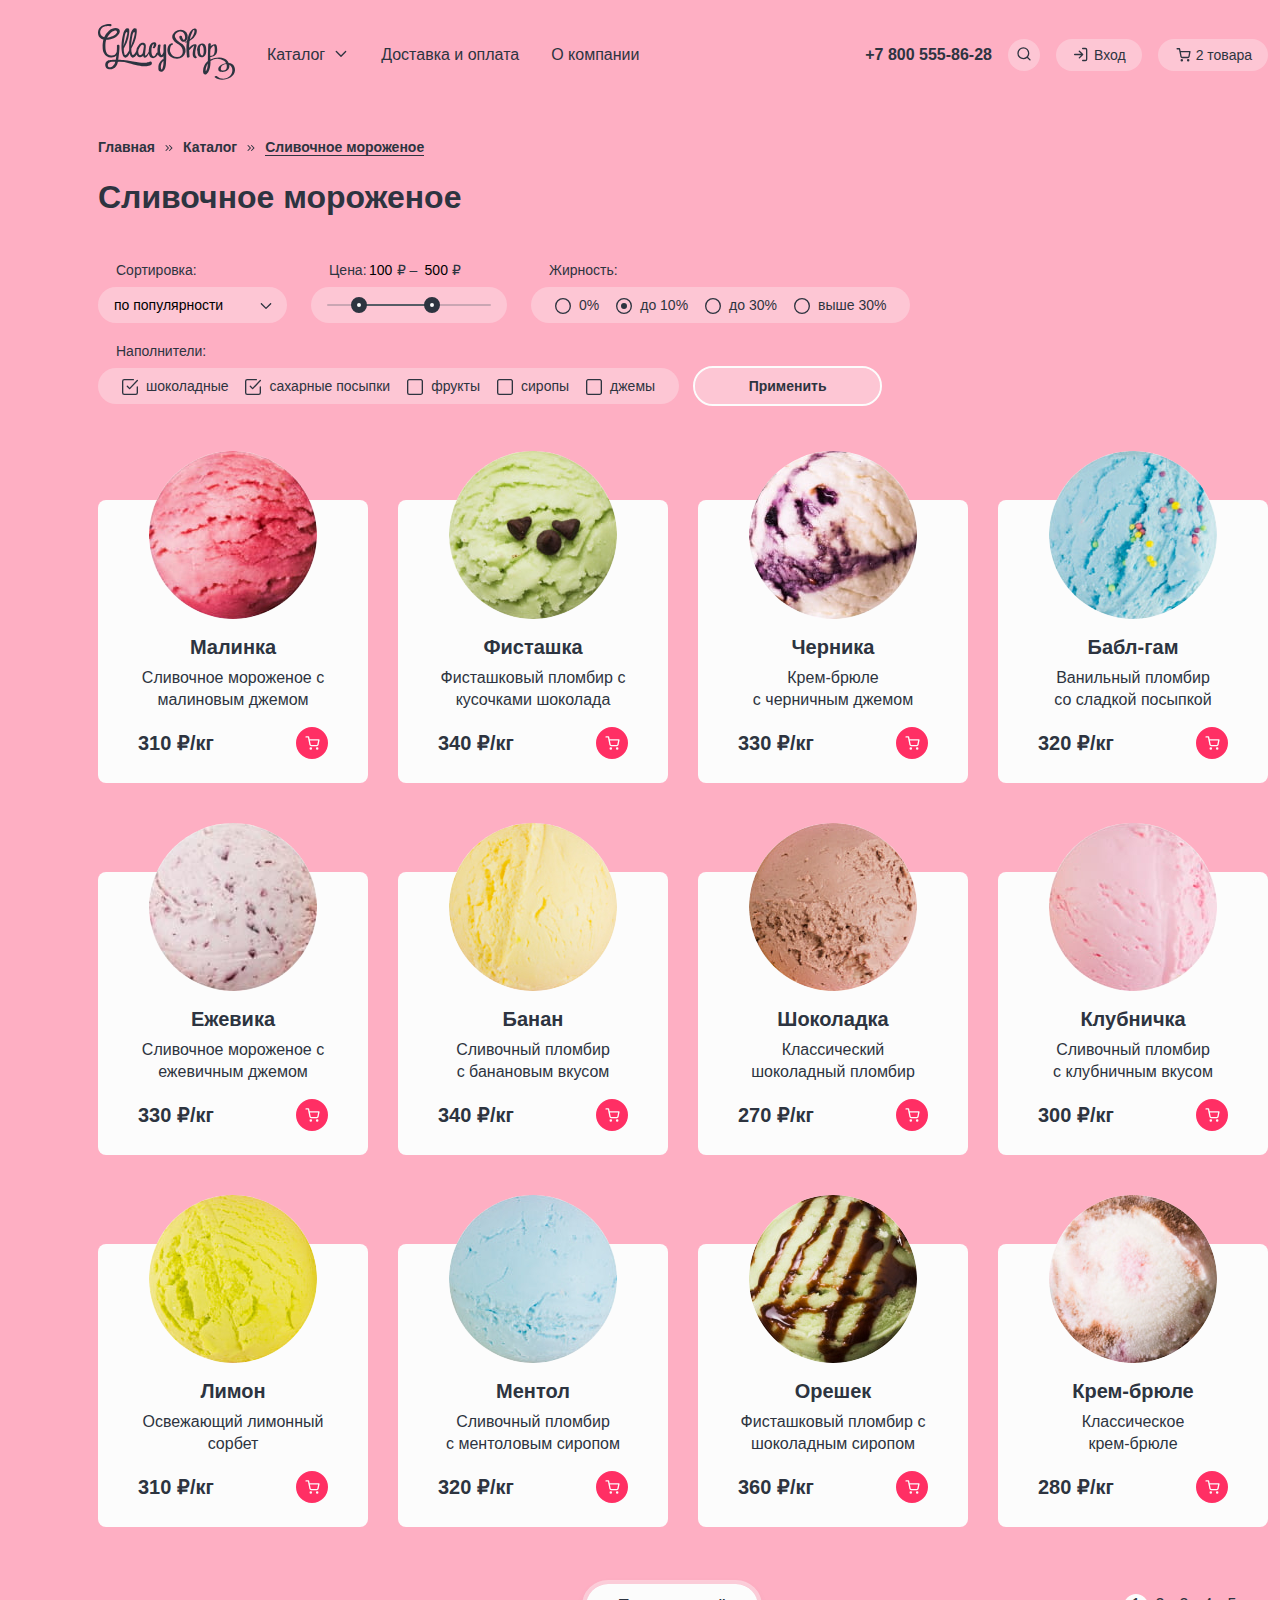
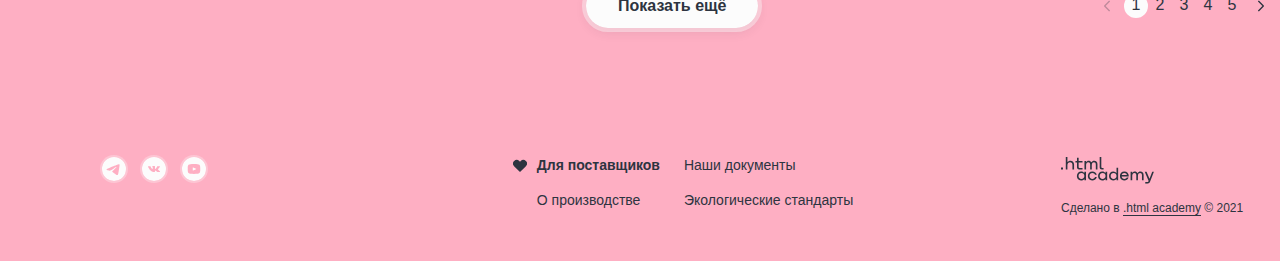
==== commit 066fdead: "Merge pull request #12 from Sigrdriva/master" ====
--- a/catalog.html
+++ b/catalog.html
@@ -4,6 +4,7 @@
   <head>
     <meta charset="UTF-8">
     <title>Каталог</title>
+    <link rel="icon" href="favicon.ico">
     <link rel="icon" type="image/png" sizes="32x32" href="images/favicon-32x32.png">
     <link rel="stylesheet" href="styles/styles.css">
   </head>
@@ -19,14 +20,13 @@
         </a>
         <ul class="navigation-list navigation-info">
           <li class="navigation-item">
+            <!-- Для отображения кнопки закрытия поповера необходимо добавить классы popover-catalog-button и popover-close-button -->
             <a class="navigation-link navigation-catalog" href="#">Каталог
-              <svg class="navigation-icon" aria-hidden="true" focusable="false" width="16" height="17"
-                viewBox="0 0 16 17" fill="none">
-                <path fill-rule="evenodd" clip-rule="evenodd"
-                  d="M3.8 7.05a.67.67 0 1 0-.93.95l4.66 4.66a.66.66 0 0 0 .95 0L13.14 8a.67.67 0 0 0-.94-.95L8 11.25l-4.2-4.2Z"
-                  fill="currentColor" />
+              <svg class="navigation-icon" aria-hidden="true" focusable="false" width="16" height="17" viewBox="0 0 16 17" fill="none">
+                <path fill-rule="evenodd" clip-rule="evenodd" d="M3.8 7.05a.67.67 0 1 0-.93.95l4.66 4.66a.66.66 0 0 0 .95 0L13.14 8a.67.67 0 0 0-.94-.95L8 11.25l-4.2-4.2Z" fill="currentColor" />
               </svg>
             </a>
+            <!-- Для отображения поповера необходимо добавить класс popover-open -->
             <div class="popover popover-catalog">
               <ul class="navigation-catalog-select">
                 <li class="catalog-select-item novelties-item"><a href="catalog.html" class="novelties">Новинки</a></li>
@@ -50,41 +50,38 @@
             <a class="navigation-link link-phone" href="tel:+78005558628">+7 800 555-86-28</a>
           </li>
           <li class="navigation-item">
+            <!-- Для отображения кнопки закрытия поповера необходимо добавить класс popover-close-button -->
             <a class="navigation-link" href="#">
               <svg class="navigation-icon" aria-hidden="true" focusable="false" width="14" height="14" fill="none">
-                <path fill="currentColor" fill-rule="evenodd"
-                  d="M1.663 6.188a4.667 4.667 0 1 1 8.028 3.237.673.673 0 0 0-.123.124 4.667 4.667 0 0 1-7.904-3.361Zm8.412 4.688a5.975 5.975 0 0 1-3.745 1.312 6 6 0 1 1 6-6 5.975 5.975 0 0 1-1.312 3.745l2.45 2.45a.667.667 0 0 1 0 .943.667.667 0 0 1-.943 0l-2.45-2.45Z"
-                  clip-rule="evenodd" />
+                <path fill="currentColor" fill-rule="evenodd" d="M1.663 6.188a4.667 4.667 0 1 1 8.028 3.237.673.673 0 0 0-.123.124 4.667 4.667 0 0 1-7.904-3.361Zm8.412 4.688a5.975 5.975 0 0 1-3.745 1.312 6 6 0 1 1 6-6 5.975 5.975 0 0 1-1.312 3.745l2.45 2.45a.667.667 0 0 1 0 .943.667.667 0 0 1-.943 0l-2.45-2.45Z" clip-rule="evenodd" />
               </svg>
               <span class="visually-hidden">Поиск.</span></a>
+              <!-- Для отображения поповера необходимо добавить класс popover-open -->
             <div class="popover popover-search">
-              <form class="search-form" action="https://echo.htmlacademy.ru/" method="post">
-                <input class="search-form-field field" type="text" id="search-login" name="search-login"
-                  placeholder="Поиск по сайту">
+              <form class="search-form" action="https://echo.htmlacademy.ru/" method="get">
+                <input class="search-form-field field" type="text" id="search-login" name="search-login" placeholder="Поиск по сайту">
               </form>
             </div>
           </li>
           <li class="navigation-item">
+            <!-- Для отображения кнопки закрытия поповера необходимо добавить класс popover-close-button -->
             <a class="navigation-link navigation-link-text" href="#">
               <svg class="navigation-icon" aria-hidden="true" focusable="false" width="14" height="15" fill="none">
-                <path fill="currentColor" fill-rule="evenodd"
-                  d="M8 1.525a.667.667 0 0 1 .667-.667h2.666a2 2 0 0 1 2 2v9.333a2 2 0 0 1-2 2H8.667a.667.667 0 0 1 0-1.333h2.666a.667.667 0 0 0 .667-.667V2.858a.666.666 0 0 0-.667-.667H8.667A.667.667 0 0 1 8 1.525ZM4.862 3.72a.667.667 0 0 1 .943 0l3.329 3.329a.673.673 0 0 1 .129.177.664.664 0 0 1 .07.299.664.664 0 0 1-.2.476l-3.328 3.328a.667.667 0 1 1-.943-.942L7.057 8.19H.667a.667.667 0 1 1 0-1.333h6.39L4.862 4.663a.667.667 0 0 1 0-.943Z"
-                  clip-rule="evenodd" />
+                <path fill="currentColor" fill-rule="evenodd" d="M8 1.525a.667.667 0 0 1 .667-.667h2.666a2 2 0 0 1 2 2v9.333a2 2 0 0 1-2 2H8.667a.667.667 0 0 1 0-1.333h2.666a.667.667 0 0 0 .667-.667V2.858a.666.666 0 0 0-.667-.667H8.667A.667.667 0 0 1 8 1.525ZM4.862 3.72a.667.667 0 0 1 .943 0l3.329 3.329a.673.673 0 0 1 .129.177.664.664 0 0 1 .07.299.664.664 0 0 1-.2.476l-3.328 3.328a.667.667 0 1 1-.943-.942L7.057 8.19H.667a.667.667 0 1 1 0-1.333h6.39L4.862 4.663a.667.667 0 0 1 0-.943Z" clip-rule="evenodd" />
               </svg>
               Вход</a>
+            <!-- Для отображения поповера необходимо добавить класс popover-open -->
             <div class="popover popover-enter">
               <div class="popover-content">
                 <h2 class="popover-title">Личный кабинет</h2>
                 <form class="auth-form" action="https://echo.htmlacademy.ru/" method="post">
                   <p class="field-group">
                     <label class="visually-hidden" for="auth-login">Логин.</label>
-                    <input class="auth-form-field field" type="text" id="auth-login" name="auth-login"
-                      placeholder="email@example.com">
+                    <input class="auth-form-field field" type="text" id="auth-login" name="auth-login" placeholder="email@example.com">
                   </p>
                   <p class="field-group">
                     <label class="visually-hidden" for="auth-password">Пароль.</label>
-                    <input class="auth-form-field field" type="password" id="auth-password" name="auth-password"
-                      placeholder="&#x25CF;&#x25CF;&#x25CF;&#x25CF;&#x25CF;&#x25CF;">
+                    <input class="auth-form-field field" type="password" id="auth-password" name="auth-password" placeholder="&#x25CF;&#x25CF;&#x25CF;&#x25CF;&#x25CF;&#x25CF;">
                   </p>
                   <div class="field-group auth-form-user-options">
                     <button class="button popover-cart-button" type="submit">Войти</button>
@@ -96,13 +93,13 @@
             </div>
           </li>
           <li class="navigation-item">
+            <!-- Для отображения кнопки закрытия поповера необходимо добавить класс popover-close-button -->
             <a class="navigation-link navigation-link-text" href="#">
               <svg class="navigation-icon" aria-hidden="true" focusable="false" width="15" height="14" fill="none">
-                <path fill="currentColor" fill-rule="evenodd"
-                  d="M1.167.108a.667.667 0 1 0 0 1.333h1.77l.468 2.336a.664.664 0 0 0 .011.053l.967 4.833a1.826 1.826 0 0 0 1.819 1.47h5.62a1.826 1.826 0 0 0 1.819-1.47l.001-.005.927-4.861a.667.667 0 0 0-.655-.792H4.611L4.138.644a.667.667 0 0 0-.654-.536H1.167ZM5.69 8.402l-.813-4.064h8.23l-.775 4.067a.492.492 0 0 1-.492.395H6.183a.492.492 0 0 1-.492-.397Zm-1.134 3.961a1.246 1.246 0 1 1 2.492 0 1.246 1.246 0 0 1-2.492 0Zm6.374 0a1.246 1.246 0 1 1 2.491 0 1.246 1.246 0 0 1-2.491 0Z"
-                  clip-rule="evenodd" />
+                <path fill="currentColor" fill-rule="evenodd" d="M1.167.108a.667.667 0 1 0 0 1.333h1.77l.468 2.336a.664.664 0 0 0 .011.053l.967 4.833a1.826 1.826 0 0 0 1.819 1.47h5.62a1.826 1.826 0 0 0 1.819-1.47l.001-.005.927-4.861a.667.667 0 0 0-.655-.792H4.611L4.138.644a.667.667 0 0 0-.654-.536H1.167ZM5.69 8.402l-.813-4.064h8.23l-.775 4.067a.492.492 0 0 1-.492.395H6.183a.492.492 0 0 1-.492-.397Zm-1.134 3.961a1.246 1.246 0 1 1 2.492 0 1.246 1.246 0 0 1-2.492 0Zm6.374 0a1.246 1.246 0 1 1 2.491 0 1.246 1.246 0 0 1-2.491 0Z" clip-rule="evenodd" />
               </svg>
               2 товара</a>
+            <!-- Для отображения поповера необходимо добавить класс popover-open -->
             <div class="popover popover-cart">
               <div class="popover-content">
                 <h2 class="popover-title">Корзина</h2>
@@ -110,16 +107,14 @@
                   <li class="cart-item">
                     <div class="cart-item-wrapper">
                       <img class="cart-item-image" src="images/catalog/ice-cream/raspberry.jpg" width="46" height="46"
-                        alt="Мороженое 'Малинка'.">
+                      alt="Мороженое 'Малинка'.">
                       <p class="cart-item-title">Малинка</p>
                       <p class="cart-item-subtitle">1 кг х 310 ₽</p>
                     </div>
                     <p class="cart-item-price">310 ₽</p>
                     <button type="button" class="cart-item-button button">
                       <svg width="16" height="16" fill="none" viewBox="0 0 16 16">
-                        <path fill="currentColor" fill-rule="evenodd"
-                          d="M12.803 4.138a.667.667 0 1 0-.943-.943L8 7.056l-3.862-3.86a.667.667 0 1 0-.943.942L7.056 8l-3.86 3.861a.667.667 0 1 0 .942.943L8 8.942l3.861 3.861a.667.667 0 1 0 .943-.943L8.942 8l3.861-3.862Z"
-                          clip-rule="evenodd" />
+                        <path fill="currentColor" fill-rule="evenodd" d="M12.803 4.138a.667.667 0 1 0-.943-.943L8 7.056l-3.862-3.86a.667.667 0 1 0-.943.942L7.056 8l-3.86 3.861a.667.667 0 1 0 .942.943L8 8.942l3.861 3.861a.667.667 0 1 0 .943-.943L8.942 8l3.861-3.862Z" clip-rule="evenodd" />
                       </svg>
                       <span class="visually-hidden">Удалить из корзины.</span>
                     </button>
@@ -148,6 +143,7 @@
                 </div>
               </div>
             </div>
+            <!-- Для отображения поповера необходимо добавить класс popover-open -->
             <div class="popover popover-cart popover-cart-empty">
               <h2 class="popover-title">Ваша корзина пока пуста</h2>
             </div>
@@ -216,66 +212,47 @@
                 <li class="catalog-filter-item">
                   <label class="control">
                     <input class="visually-hidden control-input" type="radio" name="product-group" value="percent-0">
-                    <svg class="control-mark control-mark-checked" width="16" height="16" viewBox="0 0 16 16"
-                      fill="none">
-                      <path fill-rule="evenodd" clip-rule="evenodd"
-                        d="M14.67 8A6.67 6.67 0 1 1 1.33 8a6.67 6.67 0 0 1 13.34 0ZM8 16A8 8 0 1 0 8 0a8 8 0 0 0 0 16Zm0-5a3 3 0 1 0 0-6 3 3 0 0 0 0 6Z" />
-                    </svg>
-                    <svg class="control-mark control-mark-nochecked" width="16" height="16" viewBox="0 0 16 16"
-                      fill="none">
-                      <path fill-rule="evenodd" clip-rule="evenodd"
-                        d="M8 1.33a6.67 6.67 0 0 0 0 13.34A6.67 6.67 0 0 0 8 1.33ZM8 16A8 8 0 1 1 8 0a8 8 0 0 1 0 16Z" />
+                    <svg class="control-mark control-mark-checked" width="16" height="16" viewBox="0 0 16 16" fill="none">
+                      <path fill-rule="evenodd" clip-rule="evenodd" d="M14.67 8A6.67 6.67 0 1 1 1.33 8a6.67 6.67 0 0 1 13.34 0ZM8 16A8 8 0 1 0 8 0a8 8 0 0 0 0 16Zm0-5a3 3 0 1 0 0-6 3 3 0 0 0 0 6Z" />
+                    </svg>
+                    <svg class="control-mark control-mark-nochecked" width="16" height="16" viewBox="0 0 16 16" fill="none">
+                      <path fill-rule="evenodd" clip-rule="evenodd" d="M8 1.33a6.67 6.67 0 0 0 0 13.34A6.67 6.67 0 0 0 8 1.33ZM8 16A8 8 0 1 1 8 0a8 8 0 0 1 0 16Z" />
                     </svg>
                     <span class="control-label">0%</span>
                   </label>
                 </li>
                 <li class="catalog-filter-item">
                   <label class="control">
-                    <input class=" visually-hidden control-input" type="radio" name="product-group"
-                      value="to-10-persent" checked>
-                    <svg class="control-mark control-mark-checked" width="16" height="16" viewBox="0 0 16 16"
-                      fill="none">
-                      <path fill-rule="evenodd" clip-rule="evenodd"
-                        d="M14.67 8A6.67 6.67 0 1 1 1.33 8a6.67 6.67 0 0 1 13.34 0ZM8 16A8 8 0 1 0 8 0a8 8 0 0 0 0 16Zm0-5a3 3 0 1 0 0-6 3 3 0 0 0 0 6Z" />
-                    </svg>
-                    <svg class="control-mark control-mark-nochecked" width="16" height="16" viewBox="0 0 16 16"
-                      fill="none">
-                      <path fill-rule="evenodd" clip-rule="evenodd"
-                        d="M8 1.33a6.67 6.67 0 0 0 0 13.34A6.67 6.67 0 0 0 8 1.33ZM8 16A8 8 0 1 1 8 0a8 8 0 0 1 0 16Z" />
+                    <input class=" visually-hidden control-input" type="radio" name="product-group" value="to-10-persent" checked>
+                    <svg class="control-mark control-mark-checked" width="16" height="16" viewBox="0 0 16 16" fill="none">
+                      <path fill-rule="evenodd" clip-rule="evenodd" d="M14.67 8A6.67 6.67 0 1 1 1.33 8a6.67 6.67 0 0 1 13.34 0ZM8 16A8 8 0 1 0 8 0a8 8 0 0 0 0 16Zm0-5a3 3 0 1 0 0-6 3 3 0 0 0 0 6Z" />
+                    </svg>
+                    <svg class="control-mark control-mark-nochecked" width="16" height="16" viewBox="0 0 16 16" fill="none">
+                      <path fill-rule="evenodd" clip-rule="evenodd" d="M8 1.33a6.67 6.67 0 0 0 0 13.34A6.67 6.67 0 0 0 8 1.33ZM8 16A8 8 0 1 1 8 0a8 8 0 0 1 0 16Z" />
                     </svg>
                     <span class="control-label">до 10%</span>
                   </label>
                 </li>
                 <li class="catalog-filter-item">
                   <label class="control">
-                    <input class=" visually-hidden control-input" type="radio" name="product-group"
-                      value="to-30-persent">
-                    <svg class="control-mark control-mark-checked" width="16" height="16" viewBox="0 0 16 16"
-                      fill="none">
-                      <path fill-rule="evenodd" clip-rule="evenodd"
-                        d="M14.67 8A6.67 6.67 0 1 1 1.33 8a6.67 6.67 0 0 1 13.34 0ZM8 16A8 8 0 1 0 8 0a8 8 0 0 0 0 16Zm0-5a3 3 0 1 0 0-6 3 3 0 0 0 0 6Z" />
-                    </svg>
-                    <svg class="control-mark control-mark-nochecked" width="16" height="16" viewBox="0 0 16 16"
-                      fill="none">
-                      <path fill-rule="evenodd" clip-rule="evenodd"
-                        d="M8 1.33a6.67 6.67 0 0 0 0 13.34A6.67 6.67 0 0 0 8 1.33ZM8 16A8 8 0 1 1 8 0a8 8 0 0 1 0 16Z" />
+                    <input class=" visually-hidden control-input" type="radio" name="product-group" value="to-30-persent">
+                    <svg class="control-mark control-mark-checked" width="16" height="16" viewBox="0 0 16 16" fill="none">
+                      <path fill-rule="evenodd" clip-rule="evenodd" d="M14.67 8A6.67 6.67 0 1 1 1.33 8a6.67 6.67 0 0 1 13.34 0ZM8 16A8 8 0 1 0 8 0a8 8 0 0 0 0 16Zm0-5a3 3 0 1 0 0-6 3 3 0 0 0 0 6Z" />
+                    </svg>
+                    <svg class="control-mark control-mark-nochecked" width="16" height="16" viewBox="0 0 16 16" fill="none">
+                      <path fill-rule="evenodd" clip-rule="evenodd" d="M8 1.33a6.67 6.67 0 0 0 0 13.34A6.67 6.67 0 0 0 8 1.33ZM8 16A8 8 0 1 1 8 0a8 8 0 0 1 0 16Z" />
                     </svg>
                     <span class="control-label">до 30%</span>
                   </label>
                 </li>
                 <li class="catalog-filter-item">
                   <label class="control">
-                    <input class="visually-hidden control-input" type="radio" name="product-group"
-                      value="over-30-persent">
-                    <svg class="control-mark control-mark-checked" width="16" height="16" viewBox="0 0 16 16"
-                      fill="none">
-                      <path fill-rule="evenodd" clip-rule="evenodd"
-                        d="M14.67 8A6.67 6.67 0 1 1 1.33 8a6.67 6.67 0 0 1 13.34 0ZM8 16A8 8 0 1 0 8 0a8 8 0 0 0 0 16Zm0-5a3 3 0 1 0 0-6 3 3 0 0 0 0 6Z" />
-                    </svg>
-                    <svg class="control-mark control-mark-nochecked" width="16" height="16" viewBox="0 0 16 16"
-                      fill="none">
-                      <path fill-rule="evenodd" clip-rule="evenodd"
-                        d="M8 1.33a6.67 6.67 0 0 0 0 13.34A6.67 6.67 0 0 0 8 1.33ZM8 16A8 8 0 1 1 8 0a8 8 0 0 1 0 16Z" />
+                    <input class="visually-hidden control-input" type="radio" name="product-group" value="over-30-persent">
+                    <svg class="control-mark control-mark-checked" width="16" height="16" viewBox="0 0 16 16" fill="none">
+                      <path fill-rule="evenodd" clip-rule="evenodd" d="M14.67 8A6.67 6.67 0 1 1 1.33 8a6.67 6.67 0 0 1 13.34 0ZM8 16A8 8 0 1 0 8 0a8 8 0 0 0 0 16Zm0-5a3 3 0 1 0 0-6 3 3 0 0 0 0 6Z" />
+                    </svg>
+                    <svg class="control-mark control-mark-nochecked" width="16" height="16" viewBox="0 0 16 16" fill="none">
+                      <path fill-rule="evenodd" clip-rule="evenodd" d="M8 1.33a6.67 6.67 0 0 0 0 13.34A6.67 6.67 0 0 0 8 1.33ZM8 16A8 8 0 1 1 8 0a8 8 0 0 1 0 16Z" />
                     </svg>
                     <span class="control-label">выше 30%</span>
                   </label>
@@ -288,15 +265,11 @@
                 <li class="catalog-filter-item">
                   <label class="control">
                     <input class="visually-hidden control-input" type="checkbox" name="choco" checked>
-                    <svg class="control-mark control-mark-checked" width="16" height="16" viewBox="0 0 16 16"
-                      fill="none">
-                      <path fill-rule="evenodd" clip-rule="evenodd"
-                        d="M1.62 1.62a.96.96 0 0 1 .68-.29h8.95a.67.67 0 1 0 0-1.33H2.3A2.3 2.3 0 0 0 0 2.3v11.4A2.3 2.3 0 0 0 2.3 16h11.4a2.3 2.3 0 0 0 2.3-2.3V8a.67.67 0 0 0-1.34 0v5.7a.96.96 0 0 1-.96.97H2.3a.96.96 0 0 1-.97-.97V2.3c0-.26.1-.5.29-.68Zm14.2.32a.67.67 0 1 0-.97-.92L7.6 8.66 5.78 6.73a.67.67 0 0 0-.97.91l2.32 2.45a.67.67 0 0 0 .97 0l7.72-8.15Z" />
-                    </svg>
-                    <svg class="control-mark control-mark-nochecked" width="16" height="16" viewBox="0 0 16 16"
-                      fill="none">
-                      <path fill-rule="evenodd" clip-rule="evenodd"
-                        d="M1.62 1.62a.96.96 0 0 1 .68-.29h11.4c.24 0 .34.03.4.06a1 1 0 0 1 .28.23c.21.2.29.43.29.68V13.7a.96.96 0 0 1-.97.96H2.3a.96.96 0 0 1-.97-.96V2.3c0-.26.1-.5.29-.68Zm14.22 12.92A2.3 2.3 0 0 1 13.7 16H2.3A2.3 2.3 0 0 1 0 13.7V2.3A2.3 2.3 0 0 1 1.46.16c.11-.1.27-.16.43-.16H13.7c.34 0 .65.04.94.17.28.12.5.31.69.5.48.48.67 1.06.67 1.63v11.8c0 .18-.06.33-.16.44Z" />
+                    <svg class="control-mark control-mark-checked" width="16" height="16" viewBox="0 0 16 16" fill="none">
+                      <path fill-rule="evenodd" clip-rule="evenodd" d="M1.62 1.62a.96.96 0 0 1 .68-.29h8.95a.67.67 0 1 0 0-1.33H2.3A2.3 2.3 0 0 0 0 2.3v11.4A2.3 2.3 0 0 0 2.3 16h11.4a2.3 2.3 0 0 0 2.3-2.3V8a.67.67 0 0 0-1.34 0v5.7a.96.96 0 0 1-.96.97H2.3a.96.96 0 0 1-.97-.97V2.3c0-.26.1-.5.29-.68Zm14.2.32a.67.67 0 1 0-.97-.92L7.6 8.66 5.78 6.73a.67.67 0 0 0-.97.91l2.32 2.45a.67.67 0 0 0 .97 0l7.72-8.15Z" />
+                    </svg>
+                    <svg class="control-mark control-mark-nochecked" width="16" height="16" viewBox="0 0 16 16" fill="none">
+                      <path fill-rule="evenodd" clip-rule="evenodd" d="M1.62 1.62a.96.96 0 0 1 .68-.29h11.4c.24 0 .34.03.4.06a1 1 0 0 1 .28.23c.21.2.29.43.29.68V13.7a.96.96 0 0 1-.97.96H2.3a.96.96 0 0 1-.97-.96V2.3c0-.26.1-.5.29-.68Zm14.22 12.92A2.3 2.3 0 0 1 13.7 16H2.3A2.3 2.3 0 0 1 0 13.7V2.3A2.3 2.3 0 0 1 1.46.16c.11-.1.27-.16.43-.16H13.7c.34 0 .65.04.94.17.28.12.5.31.69.5.48.48.67 1.06.67 1.63v11.8c0 .18-.06.33-.16.44Z" />
                     </svg>
                     <span class="control-label">шоколадные</span>
                   </label>
@@ -304,15 +277,11 @@
                 <li class="catalog-filter-item">
                   <label class="control">
                     <input class="visually-hidden control-input" type="checkbox" name="sugar" checked>
-                    <svg class="control-mark control-mark-checked" width="16" height="16" viewBox="0 0 16 16"
-                      fill="none">
-                      <path fill-rule="evenodd" clip-rule="evenodd"
-                        d="M1.62 1.62a.96.96 0 0 1 .68-.29h8.95a.67.67 0 1 0 0-1.33H2.3A2.3 2.3 0 0 0 0 2.3v11.4A2.3 2.3 0 0 0 2.3 16h11.4a2.3 2.3 0 0 0 2.3-2.3V8a.67.67 0 0 0-1.34 0v5.7a.96.96 0 0 1-.96.97H2.3a.96.96 0 0 1-.97-.97V2.3c0-.26.1-.5.29-.68Zm14.2.32a.67.67 0 1 0-.97-.92L7.6 8.66 5.78 6.73a.67.67 0 0 0-.97.91l2.32 2.45a.67.67 0 0 0 .97 0l7.72-8.15Z" />
-                    </svg>
-                    <svg class="control-mark control-mark-nochecked" width="16" height="16" viewBox="0 0 16 16"
-                      fill="none">
-                      <path fill-rule="evenodd" clip-rule="evenodd"
-                        d="M1.62 1.62a.96.96 0 0 1 .68-.29h11.4c.24 0 .34.03.4.06a1 1 0 0 1 .28.23c.21.2.29.43.29.68V13.7a.96.96 0 0 1-.97.96H2.3a.96.96 0 0 1-.97-.96V2.3c0-.26.1-.5.29-.68Zm14.22 12.92A2.3 2.3 0 0 1 13.7 16H2.3A2.3 2.3 0 0 1 0 13.7V2.3A2.3 2.3 0 0 1 1.46.16c.11-.1.27-.16.43-.16H13.7c.34 0 .65.04.94.17.28.12.5.31.69.5.48.48.67 1.06.67 1.63v11.8c0 .18-.06.33-.16.44Z" />
+                    <svg class="control-mark control-mark-checked" width="16" height="16" viewBox="0 0 16 16" fill="none">
+                      <path fill-rule="evenodd" clip-rule="evenodd" d="M1.62 1.62a.96.96 0 0 1 .68-.29h8.95a.67.67 0 1 0 0-1.33H2.3A2.3 2.3 0 0 0 0 2.3v11.4A2.3 2.3 0 0 0 2.3 16h11.4a2.3 2.3 0 0 0 2.3-2.3V8a.67.67 0 0 0-1.34 0v5.7a.96.96 0 0 1-.96.97H2.3a.96.96 0 0 1-.97-.97V2.3c0-.26.1-.5.29-.68Zm14.2.32a.67.67 0 1 0-.97-.92L7.6 8.66 5.78 6.73a.67.67 0 0 0-.97.91l2.32 2.45a.67.67 0 0 0 .97 0l7.72-8.15Z" />
+                    </svg>
+                    <svg class="control-mark control-mark-nochecked" width="16" height="16" viewBox="0 0 16 16" fill="none">
+                      <path fill-rule="evenodd" clip-rule="evenodd" d="M1.62 1.62a.96.96 0 0 1 .68-.29h11.4c.24 0 .34.03.4.06a1 1 0 0 1 .28.23c.21.2.29.43.29.68V13.7a.96.96 0 0 1-.97.96H2.3a.96.96 0 0 1-.97-.96V2.3c0-.26.1-.5.29-.68Zm14.22 12.92A2.3 2.3 0 0 1 13.7 16H2.3A2.3 2.3 0 0 1 0 13.7V2.3A2.3 2.3 0 0 1 1.46.16c.11-.1.27-.16.43-.16H13.7c.34 0 .65.04.94.17.28.12.5.31.69.5.48.48.67 1.06.67 1.63v11.8c0 .18-.06.33-.16.44Z" />
                     </svg>
                     <span class="control-label">сахарные посыпки</span>
                   </label>
@@ -320,15 +289,11 @@
                 <li class="catalog-filter-item">
                   <label class="control">
                     <input class="visually-hidden control-input" type="checkbox" name="fruit">
-                    <svg class="control-mark control-mark-checked" width="16" height="16" viewBox="0 0 16 16"
-                      fill="none">
-                      <path fill-rule="evenodd" clip-rule="evenodd"
-                        d="M1.62 1.62a.96.96 0 0 1 .68-.29h8.95a.67.67 0 1 0 0-1.33H2.3A2.3 2.3 0 0 0 0 2.3v11.4A2.3 2.3 0 0 0 2.3 16h11.4a2.3 2.3 0 0 0 2.3-2.3V8a.67.67 0 0 0-1.34 0v5.7a.96.96 0 0 1-.96.97H2.3a.96.96 0 0 1-.97-.97V2.3c0-.26.1-.5.29-.68Zm14.2.32a.67.67 0 1 0-.97-.92L7.6 8.66 5.78 6.73a.67.67 0 0 0-.97.91l2.32 2.45a.67.67 0 0 0 .97 0l7.72-8.15Z" />
-                    </svg>
-                    <svg class="control-mark control-mark-nochecked" width="16" height="16" viewBox="0 0 16 16"
-                      fill="none">
-                      <path fill-rule="evenodd" clip-rule="evenodd"
-                        d="M1.62 1.62a.96.96 0 0 1 .68-.29h11.4c.24 0 .34.03.4.06a1 1 0 0 1 .28.23c.21.2.29.43.29.68V13.7a.96.96 0 0 1-.97.96H2.3a.96.96 0 0 1-.97-.96V2.3c0-.26.1-.5.29-.68Zm14.22 12.92A2.3 2.3 0 0 1 13.7 16H2.3A2.3 2.3 0 0 1 0 13.7V2.3A2.3 2.3 0 0 1 1.46.16c.11-.1.27-.16.43-.16H13.7c.34 0 .65.04.94.17.28.12.5.31.69.5.48.48.67 1.06.67 1.63v11.8c0 .18-.06.33-.16.44Z" />
+                    <svg class="control-mark control-mark-checked" width="16" height="16" viewBox="0 0 16 16" fill="none">
+                      <path fill-rule="evenodd" clip-rule="evenodd" d="M1.62 1.62a.96.96 0 0 1 .68-.29h8.95a.67.67 0 1 0 0-1.33H2.3A2.3 2.3 0 0 0 0 2.3v11.4A2.3 2.3 0 0 0 2.3 16h11.4a2.3 2.3 0 0 0 2.3-2.3V8a.67.67 0 0 0-1.34 0v5.7a.96.96 0 0 1-.96.97H2.3a.96.96 0 0 1-.97-.97V2.3c0-.26.1-.5.29-.68Zm14.2.32a.67.67 0 1 0-.97-.92L7.6 8.66 5.78 6.73a.67.67 0 0 0-.97.91l2.32 2.45a.67.67 0 0 0 .97 0l7.72-8.15Z" />
+                    </svg>
+                    <svg class="control-mark control-mark-nochecked" width="16" height="16" viewBox="0 0 16 16" fill="none">
+                      <path fill-rule="evenodd" clip-rule="evenodd" d="M1.62 1.62a.96.96 0 0 1 .68-.29h11.4c.24 0 .34.03.4.06a1 1 0 0 1 .28.23c.21.2.29.43.29.68V13.7a.96.96 0 0 1-.97.96H2.3a.96.96 0 0 1-.97-.96V2.3c0-.26.1-.5.29-.68Zm14.22 12.92A2.3 2.3 0 0 1 13.7 16H2.3A2.3 2.3 0 0 1 0 13.7V2.3A2.3 2.3 0 0 1 1.46.16c.11-.1.27-.16.43-.16H13.7c.34 0 .65.04.94.17.28.12.5.31.69.5.48.48.67 1.06.67 1.63v11.8c0 .18-.06.33-.16.44Z" />
                     </svg>
                     <span class="control-label">фрукты</span>
                   </label>
@@ -336,15 +301,11 @@
                 <li class="catalog-filter-item">
                   <label class="control">
                     <input class="visually-hidden control-input" type="checkbox" name="syrup">
-                    <svg class="control-mark control-mark-checked" width="16" height="16" viewBox="0 0 16 16"
-                      fill="none">
-                      <path fill-rule="evenodd" clip-rule="evenodd"
-                        d="M1.62 1.62a.96.96 0 0 1 .68-.29h8.95a.67.67 0 1 0 0-1.33H2.3A2.3 2.3 0 0 0 0 2.3v11.4A2.3 2.3 0 0 0 2.3 16h11.4a2.3 2.3 0 0 0 2.3-2.3V8a.67.67 0 0 0-1.34 0v5.7a.96.96 0 0 1-.96.97H2.3a.96.96 0 0 1-.97-.97V2.3c0-.26.1-.5.29-.68Zm14.2.32a.67.67 0 1 0-.97-.92L7.6 8.66 5.78 6.73a.67.67 0 0 0-.97.91l2.32 2.45a.67.67 0 0 0 .97 0l7.72-8.15Z" />
-                    </svg>
-                    <svg class="control-mark control-mark-nochecked" width="16" height="16" viewBox="0 0 16 16"
-                      fill="none">
-                      <path fill-rule="evenodd" clip-rule="evenodd"
-                        d="M1.62 1.62a.96.96 0 0 1 .68-.29h11.4c.24 0 .34.03.4.06a1 1 0 0 1 .28.23c.21.2.29.43.29.68V13.7a.96.96 0 0 1-.97.96H2.3a.96.96 0 0 1-.97-.96V2.3c0-.26.1-.5.29-.68Zm14.22 12.92A2.3 2.3 0 0 1 13.7 16H2.3A2.3 2.3 0 0 1 0 13.7V2.3A2.3 2.3 0 0 1 1.46.16c.11-.1.27-.16.43-.16H13.7c.34 0 .65.04.94.17.28.12.5.31.69.5.48.48.67 1.06.67 1.63v11.8c0 .18-.06.33-.16.44Z" />
+                    <svg class="control-mark control-mark-checked" width="16" height="16" viewBox="0 0 16 16" fill="none">
+                      <path fill-rule="evenodd" clip-rule="evenodd" d="M1.62 1.62a.96.96 0 0 1 .68-.29h8.95a.67.67 0 1 0 0-1.33H2.3A2.3 2.3 0 0 0 0 2.3v11.4A2.3 2.3 0 0 0 2.3 16h11.4a2.3 2.3 0 0 0 2.3-2.3V8a.67.67 0 0 0-1.34 0v5.7a.96.96 0 0 1-.96.97H2.3a.96.96 0 0 1-.97-.97V2.3c0-.26.1-.5.29-.68Zm14.2.32a.67.67 0 1 0-.97-.92L7.6 8.66 5.78 6.73a.67.67 0 0 0-.97.91l2.32 2.45a.67.67 0 0 0 .97 0l7.72-8.15Z" />
+                    </svg>
+                    <svg class="control-mark control-mark-nochecked" width="16" height="16" viewBox="0 0 16 16" fill="none">
+                      <path fill-rule="evenodd" clip-rule="evenodd" d="M1.62 1.62a.96.96 0 0 1 .68-.29h11.4c.24 0 .34.03.4.06a1 1 0 0 1 .28.23c.21.2.29.43.29.68V13.7a.96.96 0 0 1-.97.96H2.3a.96.96 0 0 1-.97-.96V2.3c0-.26.1-.5.29-.68Zm14.22 12.92A2.3 2.3 0 0 1 13.7 16H2.3A2.3 2.3 0 0 1 0 13.7V2.3A2.3 2.3 0 0 1 1.46.16c.11-.1.27-.16.43-.16H13.7c.34 0 .65.04.94.17.28.12.5.31.69.5.48.48.67 1.06.67 1.63v11.8c0 .18-.06.33-.16.44Z" />
                     </svg>
                     <span class="control-label">сиропы</span>
                   </label>
@@ -352,15 +313,11 @@
                 <li class="catalog-filter-item">
                   <label class="control">
                     <input class="visually-hidden control-input" type="checkbox" name="jam">
-                    <svg class="control-mark control-mark-checked" width="16" height="16" viewBox="0 0 16 16"
-                      fill="none">
-                      <path fill-rule="evenodd" clip-rule="evenodd"
-                        d="M1.62 1.62a.96.96 0 0 1 .68-.29h8.95a.67.67 0 1 0 0-1.33H2.3A2.3 2.3 0 0 0 0 2.3v11.4A2.3 2.3 0 0 0 2.3 16h11.4a2.3 2.3 0 0 0 2.3-2.3V8a.67.67 0 0 0-1.34 0v5.7a.96.96 0 0 1-.96.97H2.3a.96.96 0 0 1-.97-.97V2.3c0-.26.1-.5.29-.68Zm14.2.32a.67.67 0 1 0-.97-.92L7.6 8.66 5.78 6.73a.67.67 0 0 0-.97.91l2.32 2.45a.67.67 0 0 0 .97 0l7.72-8.15Z" />
-                    </svg>
-                    <svg class="control-mark control-mark-nochecked" width="16" height="16" viewBox="0 0 16 16"
-                      fill="none">
-                      <path fill-rule="evenodd" clip-rule="evenodd"
-                        d="M1.62 1.62a.96.96 0 0 1 .68-.29h11.4c.24 0 .34.03.4.06a1 1 0 0 1 .28.23c.21.2.29.43.29.68V13.7a.96.96 0 0 1-.97.96H2.3a.96.96 0 0 1-.97-.96V2.3c0-.26.1-.5.29-.68Zm14.22 12.92A2.3 2.3 0 0 1 13.7 16H2.3A2.3 2.3 0 0 1 0 13.7V2.3A2.3 2.3 0 0 1 1.46.16c.11-.1.27-.16.43-.16H13.7c.34 0 .65.04.94.17.28.12.5.31.69.5.48.48.67 1.06.67 1.63v11.8c0 .18-.06.33-.16.44Z" />
+                    <svg class="control-mark control-mark-checked" width="16" height="16" viewBox="0 0 16 16" fill="none">
+                      <path fill-rule="evenodd" clip-rule="evenodd" d="M1.62 1.62a.96.96 0 0 1 .68-.29h8.95a.67.67 0 1 0 0-1.33H2.3A2.3 2.3 0 0 0 0 2.3v11.4A2.3 2.3 0 0 0 2.3 16h11.4a2.3 2.3 0 0 0 2.3-2.3V8a.67.67 0 0 0-1.34 0v5.7a.96.96 0 0 1-.96.97H2.3a.96.96 0 0 1-.97-.97V2.3c0-.26.1-.5.29-.68Zm14.2.32a.67.67 0 1 0-.97-.92L7.6 8.66 5.78 6.73a.67.67 0 0 0-.97.91l2.32 2.45a.67.67 0 0 0 .97 0l7.72-8.15Z" />
+                    </svg>
+                    <svg class="control-mark control-mark-nochecked" width="16" height="16" viewBox="0 0 16 16" fill="none">
+                      <path fill-rule="evenodd" clip-rule="evenodd" d="M1.62 1.62a.96.96 0 0 1 .68-.29h11.4c.24 0 .34.03.4.06a1 1 0 0 1 .28.23c.21.2.29.43.29.68V13.7a.96.96 0 0 1-.97.96H2.3a.96.96 0 0 1-.97-.96V2.3c0-.26.1-.5.29-.68Zm14.22 12.92A2.3 2.3 0 0 1 13.7 16H2.3A2.3 2.3 0 0 1 0 13.7V2.3A2.3 2.3 0 0 1 1.46.16c.11-.1.27-.16.43-.16H13.7c.34 0 .65.04.94.17.28.12.5.31.69.5.48.48.67 1.06.67 1.63v11.8c0 .18-.06.33-.16.44Z" />
                     </svg>
                     <span class="control-label">джемы</span>
                   </label>
@@ -377,20 +334,17 @@
                 alt="Мороженое 'Малинка'.">
             </a>
             <div class="product-card-content">
-              <a class="product-card-link" href="">
+              <a class="product-card-link" href="product.html">
                 <h3 class="product-card-title">Малинка</h3>
               </a>
               <p class="product-card-description">Сливочное мороженое с малиновым джемом</p>
               <div class="card-price-wrapper">
                 <b class="product-card-price">310 ₽/<span>кг</span></b>
                 <a class="product-card-button" href="#">
-                  <svg class="basket-icon" aria-hidden="true" focusable="false" width="15" height="14"
-                    viewBox="0 0 15 14" fill="none">
-                    <path fill-rule="evenodd" clip-rule="evenodd"
-                      d="M1.17.25a.67.67 0 1 0 0 1.33h1.77l.47 2.34v.05l.97 4.84a1.83 1.83 0 0 0 1.82 1.46h5.62a1.83 1.83 0 0 0 1.82-1.46V8.8l.93-4.86a.67.67 0 0 0-.66-.8h-9.3L4.14.8a.67.67 0 0 0-.66-.54H1.17Zm4.52 8.3-.81-4.07h8.23l-.78 4.07a.5.5 0 0 1-.49.4H6.18a.5.5 0 0 1-.49-.4ZM4.56 12.5a1.25 1.25 0 1 1 2.49 0 1.25 1.25 0 0 1-2.5 0Zm6.37 0a1.25 1.25 0 1 1 2.5 0 1.25 1.25 0 0 1-2.5 0Z" />
-                  </svg>
-                  <span class="visually-hidden">Положить в
-                    корзину.</span></a>
+                  <svg class="basket-icon" aria-hidden="true" focusable="false" width="15" height="14" viewBox="0 0 15 14" fill="none">
+                    <path fill-rule="evenodd" clip-rule="evenodd" d="M1.17.25a.67.67 0 1 0 0 1.33h1.77l.47 2.34v.05l.97 4.84a1.83 1.83 0 0 0 1.82 1.46h5.62a1.83 1.83 0 0 0 1.82-1.46V8.8l.93-4.86a.67.67 0 0 0-.66-.8h-9.3L4.14.8a.67.67 0 0 0-.66-.54H1.17Zm4.52 8.3-.81-4.07h8.23l-.78 4.07a.5.5 0 0 1-.49.4H6.18a.5.5 0 0 1-.49-.4ZM4.56 12.5a1.25 1.25 0 1 1 2.49 0 1.25 1.25 0 0 1-2.5 0Zm6.37 0a1.25 1.25 0 1 1 2.5 0 1.25 1.25 0 0 1-2.5 0Z" />
+                  </svg>
+                  <span class="visually-hidden">Положить в корзину.</span></a>
               </div>
             </div>
           </li>
@@ -400,20 +354,17 @@
                 alt="Мороженое 'Фисташка'.">
             </a>
             <div class="product-card-content">
-              <a class="product-card-link" href="">
+              <a class="product-card-link" href="product.html">
                 <h3 class="product-card-title">Фисташка</h3>
               </a>
               <p class="product-card-description">Фисташковый пломбир с кусочками шоколада</p>
               <div class="card-price-wrapper">
                 <b class="product-card-price">340 ₽/<span>кг</span></b>
                 <a class="product-card-button" href="#">
-                  <svg class="basket-icon" aria-hidden="true" focusable="false" width="15" height="14"
-                    viewBox="0 0 15 14" fill="none">
-                    <path fill-rule="evenodd" clip-rule="evenodd"
-                      d="M1.17.25a.67.67 0 1 0 0 1.33h1.77l.47 2.34v.05l.97 4.84a1.83 1.83 0 0 0 1.82 1.46h5.62a1.83 1.83 0 0 0 1.82-1.46V8.8l.93-4.86a.67.67 0 0 0-.66-.8h-9.3L4.14.8a.67.67 0 0 0-.66-.54H1.17Zm4.52 8.3-.81-4.07h8.23l-.78 4.07a.5.5 0 0 1-.49.4H6.18a.5.5 0 0 1-.49-.4ZM4.56 12.5a1.25 1.25 0 1 1 2.49 0 1.25 1.25 0 0 1-2.5 0Zm6.37 0a1.25 1.25 0 1 1 2.5 0 1.25 1.25 0 0 1-2.5 0Z" />
-                  </svg>
-                  <span class="visually-hidden">Положить в
-                    корзину.</span></a>
+                  <svg class="basket-icon" aria-hidden="true" focusable="false" width="15" height="14" viewBox="0 0 15 14" fill="none">
+                    <path fill-rule="evenodd" clip-rule="evenodd" d="M1.17.25a.67.67 0 1 0 0 1.33h1.77l.47 2.34v.05l.97 4.84a1.83 1.83 0 0 0 1.82 1.46h5.62a1.83 1.83 0 0 0 1.82-1.46V8.8l.93-4.86a.67.67 0 0 0-.66-.8h-9.3L4.14.8a.67.67 0 0 0-.66-.54H1.17Zm4.52 8.3-.81-4.07h8.23l-.78 4.07a.5.5 0 0 1-.49.4H6.18a.5.5 0 0 1-.49-.4ZM4.56 12.5a1.25 1.25 0 1 1 2.49 0 1.25 1.25 0 0 1-2.5 0Zm6.37 0a1.25 1.25 0 1 1 2.5 0 1.25 1.25 0 0 1-2.5 0Z" />
+                  </svg>
+                  <span class="visually-hidden">Положить в корзину.</span></a>
               </div>
             </div>
           </li>
@@ -423,20 +374,17 @@
                 alt="Мороженое 'Черника'.">
             </a>
             <div class="product-card-content">
-              <a class="product-card-link" href="">
+              <a class="product-card-link" href="product.html">
                 <h3 class="product-card-title">Черника</h3>
               </a>
               <p class="product-card-description">Крем-брюле <br> с черничным джемом</p>
               <div class="card-price-wrapper">
                 <b class="product-card-price">330 ₽/<span>кг</span></b>
                 <a class="product-card-button" href="#">
-                  <svg class="basket-icon" aria-hidden="true" focusable="false" width="15" height="14"
-                    viewBox="0 0 15 14" fill="none">
-                    <path fill-rule="evenodd" clip-rule="evenodd"
-                      d="M1.17.25a.67.67 0 1 0 0 1.33h1.77l.47 2.34v.05l.97 4.84a1.83 1.83 0 0 0 1.82 1.46h5.62a1.83 1.83 0 0 0 1.82-1.46V8.8l.93-4.86a.67.67 0 0 0-.66-.8h-9.3L4.14.8a.67.67 0 0 0-.66-.54H1.17Zm4.52 8.3-.81-4.07h8.23l-.78 4.07a.5.5 0 0 1-.49.4H6.18a.5.5 0 0 1-.49-.4ZM4.56 12.5a1.25 1.25 0 1 1 2.49 0 1.25 1.25 0 0 1-2.5 0Zm6.37 0a1.25 1.25 0 1 1 2.5 0 1.25 1.25 0 0 1-2.5 0Z" />
-                  </svg>
-                  <span class="visually-hidden">Положить в
-                    корзину.</span></a>
+                  <svg class="basket-icon" aria-hidden="true" focusable="false" width="15" height="14" viewBox="0 0 15 14" fill="none">
+                    <path fill-rule="evenodd" clip-rule="evenodd" d="M1.17.25a.67.67 0 1 0 0 1.33h1.77l.47 2.34v.05l.97 4.84a1.83 1.83 0 0 0 1.82 1.46h5.62a1.83 1.83 0 0 0 1.82-1.46V8.8l.93-4.86a.67.67 0 0 0-.66-.8h-9.3L4.14.8a.67.67 0 0 0-.66-.54H1.17Zm4.52 8.3-.81-4.07h8.23l-.78 4.07a.5.5 0 0 1-.49.4H6.18a.5.5 0 0 1-.49-.4ZM4.56 12.5a1.25 1.25 0 1 1 2.49 0 1.25 1.25 0 0 1-2.5 0Zm6.37 0a1.25 1.25 0 1 1 2.5 0 1.25 1.25 0 0 1-2.5 0Z" />
+                  </svg>
+                  <span class="visually-hidden">Положить в корзину.</span></a>
               </div>
             </div>
           </li>
@@ -446,20 +394,17 @@
                 alt="Мороженое 'Бабл-гам'.">
             </a>
             <div class="product-card-content">
-              <a class="product-card-link" href="">
+              <a class="product-card-link" href="product.html">
                 <h3 class="product-card-title">Бабл-гам</h3>
               </a>
               <p class="product-card-description">Ванильный пломбир <br> со сладкой посыпкой</p>
               <div class="card-price-wrapper">
                 <b class="product-card-price">320 ₽/<span>кг</span></b>
                 <a class="product-card-button" href="#">
-                  <svg class="basket-icon" aria-hidden="true" focusable="false" width="15" height="14"
-                    viewBox="0 0 15 14" fill="none">
-                    <path fill-rule="evenodd" clip-rule="evenodd"
-                      d="M1.17.25a.67.67 0 1 0 0 1.33h1.77l.47 2.34v.05l.97 4.84a1.83 1.83 0 0 0 1.82 1.46h5.62a1.83 1.83 0 0 0 1.82-1.46V8.8l.93-4.86a.67.67 0 0 0-.66-.8h-9.3L4.14.8a.67.67 0 0 0-.66-.54H1.17Zm4.52 8.3-.81-4.07h8.23l-.78 4.07a.5.5 0 0 1-.49.4H6.18a.5.5 0 0 1-.49-.4ZM4.56 12.5a1.25 1.25 0 1 1 2.49 0 1.25 1.25 0 0 1-2.5 0Zm6.37 0a1.25 1.25 0 1 1 2.5 0 1.25 1.25 0 0 1-2.5 0Z" />
-                  </svg>
-                  <span class="visually-hidden">Положить в
-                    корзину.</span></a>
+                  <svg class="basket-icon" aria-hidden="true" focusable="false" width="15" height="14" viewBox="0 0 15 14" fill="none">
+                    <path fill-rule="evenodd" clip-rule="evenodd" d="M1.17.25a.67.67 0 1 0 0 1.33h1.77l.47 2.34v.05l.97 4.84a1.83 1.83 0 0 0 1.82 1.46h5.62a1.83 1.83 0 0 0 1.82-1.46V8.8l.93-4.86a.67.67 0 0 0-.66-.8h-9.3L4.14.8a.67.67 0 0 0-.66-.54H1.17Zm4.52 8.3-.81-4.07h8.23l-.78 4.07a.5.5 0 0 1-.49.4H6.18a.5.5 0 0 1-.49-.4ZM4.56 12.5a1.25 1.25 0 1 1 2.49 0 1.25 1.25 0 0 1-2.5 0Zm6.37 0a1.25 1.25 0 1 1 2.5 0 1.25 1.25 0 0 1-2.5 0Z" />
+                  </svg>
+                  <span class="visually-hidden">Положить в корзину.</span></a>
               </div>
             </div>
           </li>
@@ -469,20 +414,17 @@
                 alt="Мороженое 'Ежевика'.">
             </a>
             <div class="product-card-content">
-              <a class="product-card-link" href="">
+              <a class="product-card-link" href="product.html">
                 <h3 class="product-card-title">Ежевика</h3>
               </a>
               <p class="product-card-description">Сливочное мороженое с ежевичным джемом</p>
               <div class="card-price-wrapper">
                 <b class="product-card-price">330 ₽/<span>кг</span></b>
                 <a class="product-card-button" href="#">
-                  <svg class="basket-icon" aria-hidden="true" focusable="false" width="15" height="14"
-                    viewBox="0 0 15 14" fill="none">
-                    <path fill-rule="evenodd" clip-rule="evenodd"
-                      d="M1.17.25a.67.67 0 1 0 0 1.33h1.77l.47 2.34v.05l.97 4.84a1.83 1.83 0 0 0 1.82 1.46h5.62a1.83 1.83 0 0 0 1.82-1.46V8.8l.93-4.86a.67.67 0 0 0-.66-.8h-9.3L4.14.8a.67.67 0 0 0-.66-.54H1.17Zm4.52 8.3-.81-4.07h8.23l-.78 4.07a.5.5 0 0 1-.49.4H6.18a.5.5 0 0 1-.49-.4ZM4.56 12.5a1.25 1.25 0 1 1 2.49 0 1.25 1.25 0 0 1-2.5 0Zm6.37 0a1.25 1.25 0 1 1 2.5 0 1.25 1.25 0 0 1-2.5 0Z" />
-                  </svg>
-                  <span class="visually-hidden">Положить в
-                    корзину.</span></a>
+                  <svg class="basket-icon" aria-hidden="true" focusable="false" width="15" height="14" viewBox="0 0 15 14" fill="none">
+                    <path fill-rule="evenodd" clip-rule="evenodd" d="M1.17.25a.67.67 0 1 0 0 1.33h1.77l.47 2.34v.05l.97 4.84a1.83 1.83 0 0 0 1.82 1.46h5.62a1.83 1.83 0 0 0 1.82-1.46V8.8l.93-4.86a.67.67 0 0 0-.66-.8h-9.3L4.14.8a.67.67 0 0 0-.66-.54H1.17Zm4.52 8.3-.81-4.07h8.23l-.78 4.07a.5.5 0 0 1-.49.4H6.18a.5.5 0 0 1-.49-.4ZM4.56 12.5a1.25 1.25 0 1 1 2.49 0 1.25 1.25 0 0 1-2.5 0Zm6.37 0a1.25 1.25 0 1 1 2.5 0 1.25 1.25 0 0 1-2.5 0Z" />
+                  </svg>
+                  <span class="visually-hidden">Положить в корзину.</span></a>
               </div>
             </div>
           </li>
@@ -492,20 +434,17 @@
                 alt="Мороженое 'Банан'.">
             </a>
             <div class="product-card-content">
-              <a class="product-card-link" href="">
+              <a class="product-card-link" href="product.html">
                 <h3 class="product-card-title">Банан</h3>
               </a>
               <p class="product-card-description">Сливочный пломбир <br> с банановым вкусом</p>
               <div class="card-price-wrapper">
                 <b class="product-card-price">340 ₽/<span>кг</span></b>
                 <a class="product-card-button" href="#">
-                  <svg class="basket-icon" aria-hidden="true" focusable="false" width="15" height="14"
-                    viewBox="0 0 15 14" fill="none">
-                    <path fill-rule="evenodd" clip-rule="evenodd"
-                      d="M1.17.25a.67.67 0 1 0 0 1.33h1.77l.47 2.34v.05l.97 4.84a1.83 1.83 0 0 0 1.82 1.46h5.62a1.83 1.83 0 0 0 1.82-1.46V8.8l.93-4.86a.67.67 0 0 0-.66-.8h-9.3L4.14.8a.67.67 0 0 0-.66-.54H1.17Zm4.52 8.3-.81-4.07h8.23l-.78 4.07a.5.5 0 0 1-.49.4H6.18a.5.5 0 0 1-.49-.4ZM4.56 12.5a1.25 1.25 0 1 1 2.49 0 1.25 1.25 0 0 1-2.5 0Zm6.37 0a1.25 1.25 0 1 1 2.5 0 1.25 1.25 0 0 1-2.5 0Z" />
-                  </svg>
-                  <span class="visually-hidden">Положить в
-                    корзину.</span></a>
+                  <svg class="basket-icon" aria-hidden="true" focusable="false" width="15" height="14" viewBox="0 0 15 14" fill="none">
+                    <path fill-rule="evenodd" clip-rule="evenodd" d="M1.17.25a.67.67 0 1 0 0 1.33h1.77l.47 2.34v.05l.97 4.84a1.83 1.83 0 0 0 1.82 1.46h5.62a1.83 1.83 0 0 0 1.82-1.46V8.8l.93-4.86a.67.67 0 0 0-.66-.8h-9.3L4.14.8a.67.67 0 0 0-.66-.54H1.17Zm4.52 8.3-.81-4.07h8.23l-.78 4.07a.5.5 0 0 1-.49.4H6.18a.5.5 0 0 1-.49-.4ZM4.56 12.5a1.25 1.25 0 1 1 2.49 0 1.25 1.25 0 0 1-2.5 0Zm6.37 0a1.25 1.25 0 1 1 2.5 0 1.25 1.25 0 0 1-2.5 0Z" />
+                  </svg>
+                  <span class="visually-hidden">Положить в корзину.</span></a>
               </div>
             </div>
           </li>
@@ -515,20 +454,17 @@
                 alt="Мороженое 'Шоколадка'.">
             </a>
             <div class="product-card-content">
-              <a class="product-card-link" href="">
+              <a class="product-card-link" href="product.html">
                 <h3 class="product-card-title">Шоколадка</h3>
               </a>
               <p class="product-card-description">Классический шоколадный пломбир</p>
               <div class="card-price-wrapper">
                 <b class="product-card-price">270 ₽/<span>кг</span></b>
                 <a class="product-card-button" href="#">
-                  <svg class="basket-icon" aria-hidden="true" focusable="false" width="15" height="14"
-                    viewBox="0 0 15 14" fill="none">
-                    <path fill-rule="evenodd" clip-rule="evenodd"
-                      d="M1.17.25a.67.67 0 1 0 0 1.33h1.77l.47 2.34v.05l.97 4.84a1.83 1.83 0 0 0 1.82 1.46h5.62a1.83 1.83 0 0 0 1.82-1.46V8.8l.93-4.86a.67.67 0 0 0-.66-.8h-9.3L4.14.8a.67.67 0 0 0-.66-.54H1.17Zm4.52 8.3-.81-4.07h8.23l-.78 4.07a.5.5 0 0 1-.49.4H6.18a.5.5 0 0 1-.49-.4ZM4.56 12.5a1.25 1.25 0 1 1 2.49 0 1.25 1.25 0 0 1-2.5 0Zm6.37 0a1.25 1.25 0 1 1 2.5 0 1.25 1.25 0 0 1-2.5 0Z" />
-                  </svg>
-                  <span class="visually-hidden">Положить в
-                    корзину.</span></a>
+                  <svg class="basket-icon" aria-hidden="true" focusable="false" width="15" height="14" viewBox="0 0 15 14" fill="none">
+                    <path fill-rule="evenodd" clip-rule="evenodd" d="M1.17.25a.67.67 0 1 0 0 1.33h1.77l.47 2.34v.05l.97 4.84a1.83 1.83 0 0 0 1.82 1.46h5.62a1.83 1.83 0 0 0 1.82-1.46V8.8l.93-4.86a.67.67 0 0 0-.66-.8h-9.3L4.14.8a.67.67 0 0 0-.66-.54H1.17Zm4.52 8.3-.81-4.07h8.23l-.78 4.07a.5.5 0 0 1-.49.4H6.18a.5.5 0 0 1-.49-.4ZM4.56 12.5a1.25 1.25 0 1 1 2.49 0 1.25 1.25 0 0 1-2.5 0Zm6.37 0a1.25 1.25 0 1 1 2.5 0 1.25 1.25 0 0 1-2.5 0Z" />
+                  </svg>
+                  <span class="visually-hidden">Положить в корзину.</span></a>
               </div>
             </div>
           </li>
@@ -538,20 +474,17 @@
                 alt="Мороженое 'Клубничка'.">
             </a>
             <div class="product-card-content">
-              <a class="product-card-link" href="">
+              <a class="product-card-link" href="product.html">
                 <h3 class="product-card-title">Клубничка</h3>
               </a>
               <p class="product-card-description">Сливочный пломбир <br> с клубничным вкусом</p>
               <div class="card-price-wrapper">
                 <b class="product-card-price">300 ₽/<span>кг</span></b>
                 <a class="product-card-button" href="#">
-                  <svg class="basket-icon" aria-hidden="true" focusable="false" width="15" height="14"
-                    viewBox="0 0 15 14" fill="none">
-                    <path fill-rule="evenodd" clip-rule="evenodd"
-                      d="M1.17.25a.67.67 0 1 0 0 1.33h1.77l.47 2.34v.05l.97 4.84a1.83 1.83 0 0 0 1.82 1.46h5.62a1.83 1.83 0 0 0 1.82-1.46V8.8l.93-4.86a.67.67 0 0 0-.66-.8h-9.3L4.14.8a.67.67 0 0 0-.66-.54H1.17Zm4.52 8.3-.81-4.07h8.23l-.78 4.07a.5.5 0 0 1-.49.4H6.18a.5.5 0 0 1-.49-.4ZM4.56 12.5a1.25 1.25 0 1 1 2.49 0 1.25 1.25 0 0 1-2.5 0Zm6.37 0a1.25 1.25 0 1 1 2.5 0 1.25 1.25 0 0 1-2.5 0Z" />
-                  </svg>
-                  <span class="visually-hidden">Положить в
-                    корзину.</span></a>
+                  <svg class="basket-icon" aria-hidden="true" focusable="false" width="15" height="14" viewBox="0 0 15 14" fill="none">
+                    <path fill-rule="evenodd" clip-rule="evenodd" d="M1.17.25a.67.67 0 1 0 0 1.33h1.77l.47 2.34v.05l.97 4.84a1.83 1.83 0 0 0 1.82 1.46h5.62a1.83 1.83 0 0 0 1.82-1.46V8.8l.93-4.86a.67.67 0 0 0-.66-.8h-9.3L4.14.8a.67.67 0 0 0-.66-.54H1.17Zm4.52 8.3-.81-4.07h8.23l-.78 4.07a.5.5 0 0 1-.49.4H6.18a.5.5 0 0 1-.49-.4ZM4.56 12.5a1.25 1.25 0 1 1 2.49 0 1.25 1.25 0 0 1-2.5 0Zm6.37 0a1.25 1.25 0 1 1 2.5 0 1.25 1.25 0 0 1-2.5 0Z" />
+                  </svg>
+                  <span class="visually-hidden">Положить в корзину.</span></a>
               </div>
             </div>
           </li>
@@ -561,20 +494,17 @@
                 alt="Мороженое 'Лимон'.">
             </a>
             <div class="product-card-content">
-              <a class="product-card-link" href="">
+              <a class="product-card-link" href="product.html">
                 <h3 class="product-card-title">Лимон</h3>
               </a>
               <p class="product-card-description">Освежающий лимонный сорбет</p>
               <div class="card-price-wrapper">
                 <b class="product-card-price">310 ₽/<span>кг</span></b>
                 <a class="product-card-button" href="#">
-                  <svg class="basket-icon" aria-hidden="true" focusable="false" width="15" height="14"
-                    viewBox="0 0 15 14" fill="none">
-                    <path fill-rule="evenodd" clip-rule="evenodd"
-                      d="M1.17.25a.67.67 0 1 0 0 1.33h1.77l.47 2.34v.05l.97 4.84a1.83 1.83 0 0 0 1.82 1.46h5.62a1.83 1.83 0 0 0 1.82-1.46V8.8l.93-4.86a.67.67 0 0 0-.66-.8h-9.3L4.14.8a.67.67 0 0 0-.66-.54H1.17Zm4.52 8.3-.81-4.07h8.23l-.78 4.07a.5.5 0 0 1-.49.4H6.18a.5.5 0 0 1-.49-.4ZM4.56 12.5a1.25 1.25 0 1 1 2.49 0 1.25 1.25 0 0 1-2.5 0Zm6.37 0a1.25 1.25 0 1 1 2.5 0 1.25 1.25 0 0 1-2.5 0Z" />
-                  </svg>
-                  <span class="visually-hidden">Положить в
-                    корзину.</span></a>
+                  <svg class="basket-icon" aria-hidden="true" focusable="false" width="15" height="14" viewBox="0 0 15 14" fill="none">
+                    <path fill-rule="evenodd" clip-rule="evenodd" d="M1.17.25a.67.67 0 1 0 0 1.33h1.77l.47 2.34v.05l.97 4.84a1.83 1.83 0 0 0 1.82 1.46h5.62a1.83 1.83 0 0 0 1.82-1.46V8.8l.93-4.86a.67.67 0 0 0-.66-.8h-9.3L4.14.8a.67.67 0 0 0-.66-.54H1.17Zm4.52 8.3-.81-4.07h8.23l-.78 4.07a.5.5 0 0 1-.49.4H6.18a.5.5 0 0 1-.49-.4ZM4.56 12.5a1.25 1.25 0 1 1 2.49 0 1.25 1.25 0 0 1-2.5 0Zm6.37 0a1.25 1.25 0 1 1 2.5 0 1.25 1.25 0 0 1-2.5 0Z" />
+                  </svg>
+                  <span class="visually-hidden">Положить в корзину.</span></a>
               </div>
             </div>
           </li>
@@ -584,20 +514,17 @@
                 alt="Мороженое 'Ментол'.">
             </a>
             <div class="product-card-content">
-              <a class="product-card-link" href="">
+              <a class="product-card-link" href="product.html">
                 <h3 class="product-card-title">Ментол</h3>
               </a>
               <p class="product-card-description">Сливочный пломбир <br> с ментоловым сиропом</p>
               <div class="card-price-wrapper">
                 <b class="product-card-price">320 ₽/<span>кг</span></b>
                 <a class="product-card-button" href="#">
-                  <svg class="basket-icon" aria-hidden="true" focusable="false" width="15" height="14"
-                    viewBox="0 0 15 14" fill="none">
-                    <path fill-rule="evenodd" clip-rule="evenodd"
-                      d="M1.17.25a.67.67 0 1 0 0 1.33h1.77l.47 2.34v.05l.97 4.84a1.83 1.83 0 0 0 1.82 1.46h5.62a1.83 1.83 0 0 0 1.82-1.46V8.8l.93-4.86a.67.67 0 0 0-.66-.8h-9.3L4.14.8a.67.67 0 0 0-.66-.54H1.17Zm4.52 8.3-.81-4.07h8.23l-.78 4.07a.5.5 0 0 1-.49.4H6.18a.5.5 0 0 1-.49-.4ZM4.56 12.5a1.25 1.25 0 1 1 2.49 0 1.25 1.25 0 0 1-2.5 0Zm6.37 0a1.25 1.25 0 1 1 2.5 0 1.25 1.25 0 0 1-2.5 0Z" />
-                  </svg>
-                  <span class="visually-hidden">Положить в
-                    корзину.</span></a>
+                  <svg class="basket-icon" aria-hidden="true" focusable="false" width="15" height="14" viewBox="0 0 15 14" fill="none">
+                    <path fill-rule="evenodd" clip-rule="evenodd" d="M1.17.25a.67.67 0 1 0 0 1.33h1.77l.47 2.34v.05l.97 4.84a1.83 1.83 0 0 0 1.82 1.46h5.62a1.83 1.83 0 0 0 1.82-1.46V8.8l.93-4.86a.67.67 0 0 0-.66-.8h-9.3L4.14.8a.67.67 0 0 0-.66-.54H1.17Zm4.52 8.3-.81-4.07h8.23l-.78 4.07a.5.5 0 0 1-.49.4H6.18a.5.5 0 0 1-.49-.4ZM4.56 12.5a1.25 1.25 0 1 1 2.49 0 1.25 1.25 0 0 1-2.5 0Zm6.37 0a1.25 1.25 0 1 1 2.5 0 1.25 1.25 0 0 1-2.5 0Z" />
+                  </svg>
+                  <span class="visually-hidden">Положить в корзину.</span></a>
               </div>
             </div>
           </li>
@@ -607,20 +534,17 @@
                 alt="Мороженое 'Орешек'.">
             </a>
             <div class="product-card-content">
-              <a class="product-card-link" href="">
+              <a class="product-card-link" href="product.html">
                 <h3 class="product-card-title">Орешек</h3>
               </a>
               <p class="product-card-description">Фисташковый пломбир с шоколадным сиропом</p>
               <div class="card-price-wrapper">
                 <b class="product-card-price">360 ₽/<span>кг</span></b>
                 <a class="product-card-button" href="#">
-                  <svg class="basket-icon" aria-hidden="true" focusable="false" width="15" height="14"
-                    viewBox="0 0 15 14" fill="none">
-                    <path fill-rule="evenodd" clip-rule="evenodd"
-                      d="M1.17.25a.67.67 0 1 0 0 1.33h1.77l.47 2.34v.05l.97 4.84a1.83 1.83 0 0 0 1.82 1.46h5.62a1.83 1.83 0 0 0 1.82-1.46V8.8l.93-4.86a.67.67 0 0 0-.66-.8h-9.3L4.14.8a.67.67 0 0 0-.66-.54H1.17Zm4.52 8.3-.81-4.07h8.23l-.78 4.07a.5.5 0 0 1-.49.4H6.18a.5.5 0 0 1-.49-.4ZM4.56 12.5a1.25 1.25 0 1 1 2.49 0 1.25 1.25 0 0 1-2.5 0Zm6.37 0a1.25 1.25 0 1 1 2.5 0 1.25 1.25 0 0 1-2.5 0Z" />
-                  </svg>
-                  <span class="visually-hidden">Положить в
-                    корзину.</span></a>
+                  <svg class="basket-icon" aria-hidden="true" focusable="false" width="15" height="14" viewBox="0 0 15 14" fill="none">
+                    <path fill-rule="evenodd" clip-rule="evenodd" d="M1.17.25a.67.67 0 1 0 0 1.33h1.77l.47 2.34v.05l.97 4.84a1.83 1.83 0 0 0 1.82 1.46h5.62a1.83 1.83 0 0 0 1.82-1.46V8.8l.93-4.86a.67.67 0 0 0-.66-.8h-9.3L4.14.8a.67.67 0 0 0-.66-.54H1.17Zm4.52 8.3-.81-4.07h8.23l-.78 4.07a.5.5 0 0 1-.49.4H6.18a.5.5 0 0 1-.49-.4ZM4.56 12.5a1.25 1.25 0 1 1 2.49 0 1.25 1.25 0 0 1-2.5 0Zm6.37 0a1.25 1.25 0 1 1 2.5 0 1.25 1.25 0 0 1-2.5 0Z" />
+                  </svg>
+                  <span class="visually-hidden">Положить в корзину.</span></a>
               </div>
             </div>
           </li>
@@ -630,26 +554,23 @@
                 alt="Мороженое 'Крем-брюле'.">
             </a>
             <div class="product-card-content">
-              <a class="product-card-link" href="">
+              <a class="product-card-link" href="product.html">
                 <h3 class="product-card-title">Крем-брюле</h3>
               </a>
               <p class="product-card-description">Классическое <br> крем-брюле</p>
               <div class="card-price-wrapper">
                 <b class="product-card-price">280 ₽/<span>кг</span></b>
                 <a class="product-card-button" href="#">
-                  <svg class="basket-icon" aria-hidden="true" focusable="false" width="15" height="14"
-                    viewBox="0 0 15 14" fill="none">
-                    <path fill-rule="evenodd" clip-rule="evenodd"
-                      d="M1.17.25a.67.67 0 1 0 0 1.33h1.77l.47 2.34v.05l.97 4.84a1.83 1.83 0 0 0 1.82 1.46h5.62a1.83 1.83 0 0 0 1.82-1.46V8.8l.93-4.86a.67.67 0 0 0-.66-.8h-9.3L4.14.8a.67.67 0 0 0-.66-.54H1.17Zm4.52 8.3-.81-4.07h8.23l-.78 4.07a.5.5 0 0 1-.49.4H6.18a.5.5 0 0 1-.49-.4ZM4.56 12.5a1.25 1.25 0 1 1 2.49 0 1.25 1.25 0 0 1-2.5 0Zm6.37 0a1.25 1.25 0 1 1 2.5 0 1.25 1.25 0 0 1-2.5 0Z" />
-                  </svg>
-                  <span class="visually-hidden">Положить в
-                    корзину.</span></a>
+                  <svg class="basket-icon" aria-hidden="true" focusable="false" width="15" height="14" viewBox="0 0 15 14" fill="none">
+                    <path fill-rule="evenodd" clip-rule="evenodd" d="M1.17.25a.67.67 0 1 0 0 1.33h1.77l.47 2.34v.05l.97 4.84a1.83 1.83 0 0 0 1.82 1.46h5.62a1.83 1.83 0 0 0 1.82-1.46V8.8l.93-4.86a.67.67 0 0 0-.66-.8h-9.3L4.14.8a.67.67 0 0 0-.66-.54H1.17Zm4.52 8.3-.81-4.07h8.23l-.78 4.07a.5.5 0 0 1-.49.4H6.18a.5.5 0 0 1-.49-.4ZM4.56 12.5a1.25 1.25 0 1 1 2.49 0 1.25 1.25 0 0 1-2.5 0Zm6.37 0a1.25 1.25 0 1 1 2.5 0 1.25 1.25 0 0 1-2.5 0Z" />
+                  </svg>
+                  <span class="visually-hidden">Положить в корзину.</span></a>
               </div>
             </div>
           </li>
         </ul>
         <div class="pagination-footer">
-          <button class="button pagination-show-more" type="button">Показать ещё</button>
+          <a class="button pagination-show-more" href="#">Показать ещё</a>
           <ul class="pagination">
             <li class="pagination-item">
               <a class="pagination-link pagination-prev" href="#">
@@ -688,50 +609,41 @@
           <ul class="choice-social-list footer-social-list">
             <li class="choice-social-item">
               <a class="social-link social-link-telegram" href="https://t.me/htmlacademy">
-                <svg class="social-icon" aria-hidden="true" focusable="false" width="24" height="24" viewBox="0 0 24 24"
-                  fill="none">
-                  <path fill-rule="evenodd" clip-rule="evenodd"
-                    d="M24 12a12 12 0 1 1-24 0 12 12 0 0 1 24 0ZM12.43 8.86c-1.17.48-3.5 1.49-7 3.01-.57.23-.86.45-.9.67-.04.36.42.5 1.04.7l.27.08c.6.2 1.43.44 1.86.45.39 0 .82-.16 1.3-.48 3.27-2.21 4.96-3.33 5.06-3.35.08-.02.18-.04.25.02.07.07.07.18.06.22-.05.19-1.84 1.86-2.77 2.72a28.24 28.24 0 0 0-.82.79c-.57.54-1 .96.02 1.63.5.32.89.59 1.28.85a88.77 88.77 0 0 0 1.8 1.23c.5.35.95.67 1.5.62.32-.03.65-.33.82-1.23.4-2.13 1.18-6.73 1.36-8.63.01-.16 0-.31-.02-.47a.5.5 0 0 0-.17-.33.78.78 0 0 0-.46-.14c-.46.01-1.15.25-4.48 1.64Z" />
+                <svg class="social-icon" aria-hidden="true" focusable="false" width="24" height="24" viewBox="0 0 24 24" fill="none">
+                  <path fill-rule="evenodd" clip-rule="evenodd" d="M24 12a12 12 0 1 1-24 0 12 12 0 0 1 24 0ZM12.43 8.86c-1.17.48-3.5 1.49-7 3.01-.57.23-.86.45-.9.67-.04.36.42.5 1.04.7l.27.08c.6.2 1.43.44 1.86.45.39 0 .82-.16 1.3-.48 3.27-2.21 4.96-3.33 5.06-3.35.08-.02.18-.04.25.02.07.07.07.18.06.22-.05.19-1.84 1.86-2.77 2.72a28.24 28.24 0 0 0-.82.79c-.57.54-1 .96.02 1.63.5.32.89.59 1.28.85a88.77 88.77 0 0 0 1.8 1.23c.5.35.95.67 1.5.62.32-.03.65-.33.82-1.23.4-2.13 1.18-6.73 1.36-8.63.01-.16 0-.31-.02-.47a.5.5 0 0 0-.17-.33.78.78 0 0 0-.46-.14c-.46.01-1.15.25-4.48 1.64Z" />
                 </svg>
                 <span class="visually-hidden">Телеграм.</span>
               </a>
             </li>
             <li class="choice-social-item">
               <a class="social-link social-link-vk" href="https://vk.com/htmlacademy">
-                <svg class="social-icon" aria-hidden="true" focusable="false" width="24" height="24" viewBox="0 0 24 24"
-                  fill="none">
-                  <path fill-rule="evenodd" clip-rule="evenodd"
-                    d="M24 12a12 12 0 1 1-24 0 12 12 0 0 1 24 0Zm-11.41 2.97h-.72s-1.58.09-2.98-1.18C7.37 12.4 6.03 9.65 6.03 9.65s-.07-.18 0-.27c.1-.1.36-.1.36-.1l1.72-.01s.16.02.27.1c.1.05.15.17.15.17s.28.61.65 1.17c.71 1.08 1.05 1.32 1.29 1.2.35-.16.25-1.53.25-1.53s0-.5-.18-.71c-.14-.17-.41-.22-.53-.24-.1-.01.06-.2.26-.3.31-.13.86-.13 1.5-.13.5 0 .65.03.84.07.46.1.44.41.41 1.08l-.02.7v.18c-.01.34-.02.73.23.88.13.07.45 0 1.26-1.19.38-.56.66-1.23.66-1.23s.07-.12.16-.17c.1-.05.24-.04.24-.04h1.8s.54-.06.63.15c.1.23-.2.75-.94 1.61-.7.82-1.03 1.12-1 1.38.01.2.23.38.66.72.89.73 1.13 1.1 1.18 1.2l.01.01c.4.58-.44.62-.44.62l-1.6.02s-.34.06-.8-.2a3.94 3.94 0 0 1-.69-.6c-.33-.34-.65-.66-.91-.58-.45.12-.44.96-.44.96s0 .18-.1.28c-.1.1-.32.12-.32.12Z" />
+                <svg class="social-icon" aria-hidden="true" focusable="false" width="24" height="24" viewBox="0 0 24 24" fill="none">
+                  <path fill-rule="evenodd" clip-rule="evenodd" d="M24 12a12 12 0 1 1-24 0 12 12 0 0 1 24 0Zm-11.41 2.97h-.72s-1.58.09-2.98-1.18C7.37 12.4 6.03 9.65 6.03 9.65s-.07-.18 0-.27c.1-.1.36-.1.36-.1l1.72-.01s.16.02.27.1c.1.05.15.17.15.17s.28.61.65 1.17c.71 1.08 1.05 1.32 1.29 1.2.35-.16.25-1.53.25-1.53s0-.5-.18-.71c-.14-.17-.41-.22-.53-.24-.1-.01.06-.2.26-.3.31-.13.86-.13 1.5-.13.5 0 .65.03.84.07.46.1.44.41.41 1.08l-.02.7v.18c-.01.34-.02.73.23.88.13.07.45 0 1.26-1.19.38-.56.66-1.23.66-1.23s.07-.12.16-.17c.1-.05.24-.04.24-.04h1.8s.54-.06.63.15c.1.23-.2.75-.94 1.61-.7.82-1.03 1.12-1 1.38.01.2.23.38.66.72.89.73 1.13 1.1 1.18 1.2l.01.01c.4.58-.44.62-.44.62l-1.6.02s-.34.06-.8-.2a3.94 3.94 0 0 1-.69-.6c-.33-.34-.65-.66-.91-.58-.45.12-.44.96-.44.96s0 .18-.1.28c-.1.1-.32.12-.32.12Z" />
                 </svg>
                 <span class="visually-hidden">ВКонтакте.</span>
               </a>
             </li>
             <li class="choice-social-item">
               <a class="social-link social-link-youtube" href="https://www.youtube.com/user/htmlacademyru">
-                <svg class="social-icon" aria-hidden="true" focusable="false" width="24" height="24" viewBox="0 0 24 24"
-                  fill="none">
-                  <path
-                    d="m14 11.8-2.8-1.32c-.25-.11-.45.01-.45.29v2.46c0 .28.2.4.45.29L14 12.2c.25-.12.25-.3 0-.42ZM12 0a12 12 0 1 0 0 24 12 12 0 0 0 0-24Zm0 16.88c-6.14 0-6.25-.56-6.25-4.88s.1-4.88 6.25-4.88c6.14 0 6.25.56 6.25 4.88s-.1 4.88-6.25 4.88Z" />
+                <svg class="social-icon" aria-hidden="true" focusable="false" width="24" height="24" viewBox="0 0 24 24" fill="none">
+                  <path d="m14 11.8-2.8-1.32c-.25-.11-.45.01-.45.29v2.46c0 .28.2.4.45.29L14 12.2c.25-.12.25-.3 0-.42ZM12 0a12 12 0 1 0 0 24 12 12 0 0 0 0-24Zm0 16.88c-6.14 0-6.25-.56-6.25-4.88s.1-4.88 6.25-4.88c6.14 0 6.25.56 6.25 4.88s-.1 4.88-6.25 4.88Z" />
                 </svg>
                 <span class="visually-hidden">YouTube.</span>
               </a>
             </li>
           </ul>
         </section>
-        <section class="footer-navigation">
-          <ul class="footer-navigation-list">
-            <li class="footer-navigation-item favorite"><a href="#">Для поставщиков</a></li>
-            <li class="footer-navigation-item"><a href="#">Наши документы</a></li>
-            <li class="footer-navigation-item"><a href="#">О производстве</a></li>
-            <li class="footer-navigation-item"><a href="#">Экологические стандарты</a></li>
-          </ul>
-        </section>
-        <section class="footer-about">
+        <ul class="footer-navigation-list">
+          <li class="footer-navigation-item favorite"><a href="#">Для поставщиков</a></li>
+          <li class="footer-navigation-item"><a href="#">Наши документы</a></li>
+          <li class="footer-navigation-item"><a href="#">О производстве</a></li>
+          <li class="footer-navigation-item"><a href="#">Экологические стандарты</a></li>
+        </ul>
+        <div class="footer-about">
           <a class="htmlacademy-link" href="https://htmlacademy.ru/"><img class="logo-html"
               src="images/logo_htmlacademy.svg" width="93" height="27" alt="Логотип HTML Academy."></a>
-          <p class="about-text">Сделано в <a class="htmlacademy-link" href="https://htmlacademy.ru/">.html academy</a>
-            &#169; 2021</p>
-        </section>
+          <p class="about-text">Сделано в <a class="htmlacademy-link" href="https://htmlacademy.ru/">.html academy</a> &#169; 2021</p>
+          </div>
       </div>
     </footer>
   </body>
--- a/styles/styles.css
+++ b/styles/styles.css
@@ -1066,6 +1066,13 @@
   opacity: 0.65;
 }
 
+.field:disabled ~ .button,
+.field:disabled ~ .button:hover {
+  background: #b9b9b9;
+  outline: 4px solid rgba(185, 185, 185, 0.3);
+  color: #565c66;
+}
+
 .field:invalid {
   border-color: #ea5454;
 }
@@ -1468,15 +1475,14 @@
 
 .catalog-filter-list {
   display: flex;
+  flex-wrap: wrap;
+  gap: 17px;
   list-style-type: none;
   background: rgba(252, 252, 252, 0.3);
   border-radius: 18px;
   padding: 8px 24px;
   margin: 0;
-}
-
-.catalog-filter-item:not(:last-child) {
-  margin-right: 17px;
+  max-width: 750px;
 }
 
 .button-catalog[type="submit"] {
@@ -1513,21 +1519,24 @@
 
 .pagination-footer {
   display: flex;
-  padding: 41px 0 81px 158px;
+  padding: 41px 0 81px 488px;
   align-items: center;
 }
 
 .pagination-show-more {
-  margin: 0 auto;
+  margin: 0;
+  margin-right: auto;
   max-width: 600px;
 }
 
 .pagination {
   list-style-type: none;
   display: flex;
+  flex-wrap: wrap;
   margin: 0;
   padding: 0;
   align-items: center;
+  max-width: 400px;
 }
 
 .pagination-link {
@@ -1623,6 +1632,10 @@
   width: 345px;
 }
 
+.popover-cart-button {
+  grid-row: 1/3;
+}
+
 .popover-title {
   margin-top: 0;
   margin-bottom: 32px;
@@ -1786,6 +1799,7 @@
 
 .popover-catalog-button .navigation-icon {
   transform: rotate(180deg);
+  top: 2px;
 }
 
 .popover-catalog {
